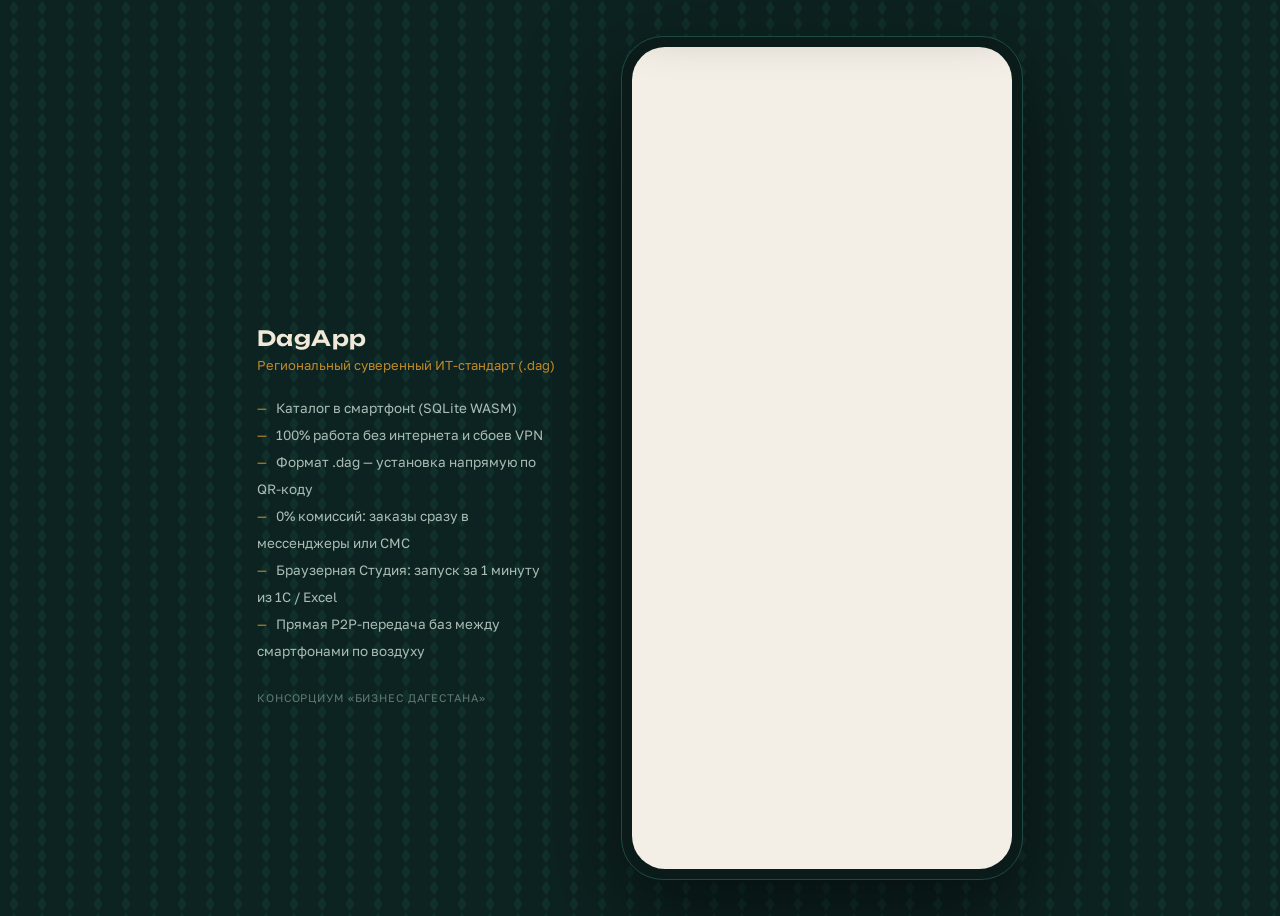
==== index.html @ 4e2b7333 "Add files via upload" ====
<!DOCTYPE html><html lang=ru><head><meta charset=UTF-8><meta name=viewport content="width=device-width,initial-scale=1,viewport-fit=cover"><meta name=theme-color content=#123736><title>DagApp · Офлайн Приложения</title><link rel=preconnect href=https://fonts.googleapis.com><link rel=preconnect href=https://fonts.gstatic.com crossorigin><link href="https://fonts.googleapis.com/css2?family=Unbounded:wght@500;600;700&family=Golos+Text:wght@400;500;600&display=swap" rel=stylesheet><style>*{box-sizing:border-box;margin:0;padding:0}body,html{height:100%}body{font-family:'Golos Text',system-ui,sans-serif;color:#1c2a26;background:#0d2321;-webkit-font-smoothing:antialiased;background-image:url("data:image/svg+xml,%3Csvg xmlns='http://www.w3.org/2000/svg' width='28' height='16'%3E%3Cpath d='M14 1 18.5 8 14 15 9.5 8Z' fill='%23174137' fill-opacity='.45'/%3E%3C/svg%3E")}button{font:inherit;color:inherit;background:0 0;border:none;cursor:pointer}input,select,textarea{font:inherit;color:inherit}.ic{width:20px;height:20px;flex:none;fill:none;stroke:currentColor;stroke-width:1.7;stroke-linecap:round;stroke-linejoin:round;vertical-align:-4px}.ic.s{width:16px;height:16px}.ic.xs{width:14px;height:14px}.stage{min-height:100dvh;display:flex;align-items:center;justify-content:center;gap:64px;padding:36px}.stage-brand{max-width:300px;color:#8fa79f}.stage-brand .crest{width:86px;height:86px;margin-bottom:22px}.stage-brand h2{font-family:Unbounded;font-weight:600;font-size:21px;color:#f0e9d8;letter-spacing:.02em;margin-bottom:6px}.stage-brand .sub{font-size:13px;color:#c08a28;margin-bottom:22px}.stage-brand ul{list-style:none;font-size:13.5px;line-height:2;color:#a9bdb5}.stage-brand li::before{content:"—";color:#c08a28;margin-right:9px}.stage-brand .foot{margin-top:26px;font-size:11px;color:#5f7a72;letter-spacing:.08em;text-transform:uppercase}.phone{width:402px;height:856px;max-height:calc(100dvh - 56px);border-radius:42px;padding:10px;background:#0a1b19;border:1px solid #1e4a44;box-shadow:0 34px 90px rgba(0,0,0,.55);flex:none}#app{position:relative;height:100%;border-radius:33px;overflow:hidden;display:flex;flex-direction:column;background:var(--bg);transition:background .35s}@media (max-width:1080px){.stage-brand{display:none}}@media (max-width:560px){.stage{padding:0}.phone{width:100%;height:100dvh;max-height:none;border-radius:0;padding:0;border:none;box-shadow:none}#app{border-radius:0}}#app[data-theme=teal_gold]{--hd:#123736;--hd-ink:#F2ECDC;--hd-sub:#9DB8AF;--hd-line:rgba(255,255,255,.14);--accent:#C08A28;--accent-ink:#231607;--bg:#F3EFE6;--surface:#fffdf7;--ink:#1C2A26;--muted:#71807A;--line:#E4DFD2;--chip:#fffdf7;--accent-dim:#a85a2a;--accent-glow:rgba(255,138,61,0.35)}#app[data-theme=dark_amber]{--hd:#0E1318;--hd-ink:#F5F3EF;--hd-sub:#8E9BAE;--hd-line:rgba(255,255,255,.12);--accent:#E58C43;--accent-ink:#1A0D02;--bg:#141920;--surface:#1D242E;--ink:#F1F3F5;--muted:#8B97A8;--line:#2B3543;--chip:#252E3B;--accent-dim:#964b18;--accent-glow:rgba(229,140,67,0.35)}#app[data-theme=clean_white]{--hd:#FFFFFF;--hd-ink:#111827;--hd-sub:#6B7280;--hd-line:#E5E7EB;--accent:#2563EB;--accent-ink:#FFFFFF;--bg:#F9FAFB;--surface:#FFFFFF;--ink:#111827;--muted:#6B7280;--line:#E5E7EB;--chip:#F3F4F6;--accent-dim:#1d4ed8;--accent-glow:rgba(37,99,235,0.35)}#app[data-theme=stone_nord]{--hd:#2D251E;--hd-ink:#FAF5ED;--hd-sub:#A89B8C;--hd-line:rgba(255,255,255,.14);--accent:#C45A33;--accent-ink:#FFFFFF;--bg:#F5EFEB;--surface:#FFFFFF;--ink:#2A2018;--muted:#827364;--line:#E3D8CE;--chip:#EAE1D7;--accent-dim:#8b3b1e;--accent-glow:rgba(196,90,51,0.35)}.scr{position:absolute;inset:0;display:flex;flex-direction:column;opacity:0;pointer-events:none;transform:translateY(10px);transition:opacity .3s,transform .3s}.scr.on{opacity:1;pointer-events:auto;transform:none}#scr-connect{background:#123736;color:#ede6d2;padding:30px 22px;overflow-y:auto}.crest-wrap{display:flex;flex-direction:column;align-items:center;text-align:center;margin:14px 0 26px}.crest-wrap .crest{width:92px;height:92px}.crest-wrap h1{font-family:Unbounded;font-weight:600;font-size:22px;color:#f0e9d8;margin-top:16px;letter-spacing:.02em}.crest-wrap .tag{font-size:12px;color:#c08a28;letter-spacing:.14em;text-transform:uppercase;margin-top:7px}.crest-wrap p{font-size:13px;color:#9db8af;margin-top:12px;line-height:1.55;max-width:290px}.dom-row{display:flex;align-items:center;background:rgba(255,255,255,.06);border:1px solid rgba(192,138,40,.28);border-radius:14px;padding:10px 12px;margin-top:12px;transition:.18s}.dom-row:active{transform:scale(.985);background:rgba(255,255,255,.11)}.dom-row .mini{width:44px;height:44px;flex:none;margin-right:12px}.dom-row b{display:block;font-size:14px;font-weight:600;color:#f0e9d8}.dom-row span{display:block;font-size:11.5px;color:#9db8af;margin-top:2px}.dom-row .cnt{margin-left:auto;font-size:11.5px;color:#c08a28;white-space:nowrap}.dom-label{font-size:11px;letter-spacing:.12em;text-transform:uppercase;color:#7e9c92;margin-top:26px;margin-bottom:2px}.sub-input{display:flex;align-items:center;background:rgba(255,255,255,.07);border:1px solid rgba(192,138,40,.35);border-radius:13px;padding:0 14px;height:50px;margin-top:8px}.sub-input input{flex:1;min-width:0;background:0 0;border:none;outline:0;color:#f0e9d8;font-size:15px;font-weight:500}.sub-input input::placeholder{color:#6e8d84}.sub-input .zone{font-size:14px;color:#c08a28;white-space:nowrap}.sub-input .go{width:38px;height:38px;border-radius:10px;background:#c08a28;color:#231607;display:flex;align-items:center;justify-content:center;margin-left:10px}.sub-err{font-size:12px;color:#e8a65b;margin-top:7px;min-height:16px}.connect-foot{margin-top:auto;padding-top:26px;text-align:center;font-size:11px;color:#5f7a72}.orn-deco{height:5px;background:#c08a28;margin:4px 40px 0;-webkit-mask:url("data:image/svg+xml,%3Csvg xmlns='http://www.w3.org/2000/svg' width='10' height='6'%3E%3Cpath d='M5 0 7.2 3 5 6 2.8 3Z' fill='black'/%3E%3C/svg%3E") repeat-x center/10px 5px;mask:url("data:image/svg+xml,%3Csvg xmlns='http://www.w3.org/2000/svg' width='10' height='6'%3E%3Cpath d='M5 0 7.2 3 5 6 2.8 3Z' fill='black'/%3E%3C/svg%3E") repeat-x center/10px 5px}#scr-sync{background:#123736;color:#ede6d2;align-items:center;justify-content:center;padding:34px}.sync-card{width:100%;max-width:330px}.sync-card .mini{width:56px;height:56px;margin-bottom:18px}#sync-title{font-family:Unbounded;font-weight:600;font-size:17px;color:#f0e9d8}#sync-sub{font-size:12.5px;color:#c08a28;margin-top:5px;margin-bottom:22px}#synclog{display:flex;flex-direction:column;gap:11px}.srow{font-size:13px;color:#b9cbc3;display:flex;flex-direction:column;gap:5px;animation:fadein .3s}.srow .s-h{display:flex;justify-content:space-between;align-items:baseline;gap:12px}.srow .s-t{color:#c9d8d0}.srow .s-s{color:#c08a28;white-space:nowrap;font-size:12px}.pbar{height:4px;background:rgba(255,255,255,.12);border-radius:3px;overflow:hidden}.pbar i{display:block;height:100%;width:0;background:#c08a28;border-radius:3px;transition:width .1s linear}.pbytes{font-size:11px;color:#7e9c92;font-variant-numeric:tabular-nums}@keyframes fadein{from{opacity:0;transform:translateY(4px)}to{opacity:1}}#scr-main{background:var(--bg)}.hdr{background:var(--hd);color:var(--hd-ink);padding:12px 14px 10px;flex:none;transition:background .35s}.hdr-top{display:flex;align-items:center;gap:10px}.hdr .badge-svg{width:38px;height:38px;flex:none;display:flex;align-items:center;justify-content:center}.hdr-brand{min-width:0;flex:1}.hdr-brand h1{font-family:inherit;font-weight:800;font-size:15px;line-height:1.25;color:var(--hd-ink);white-space:nowrap;overflow:hidden;text-overflow:ellipsis;margin:0}.hdr-brand .dom{font-size:11px;color:var(--hd-sub);margin-top:2px;white-space:nowrap;overflow:hidden;text-overflow:ellipsis}.hdr-act{display:flex;align-items:center;gap:6px;flex:none}.hdr-meta{display:flex;align-items:center;gap:6px;font-size:10.5px;color:var(--hd-sub);margin-top:8px;opacity:.9}.hdr-meta .dot{width:6px;height:6px;border-radius:50%;background:#3da968;flex:none}.store-quick-actions{display:grid;grid-template-columns:repeat(4,1fr);gap:8px;margin-bottom:12px}.quick-action-btn{background:#fff;border:1px solid var(--line);border-radius:12px;padding:8px 4px;display:flex;flex-direction:column;align-items:center;gap:4px;color:#1c2a26;text-decoration:none;font-size:10px;font-weight:700;cursor:pointer;box-shadow:0 1px 4px rgba(0,0,0,.06);transition:transform .1s,border-color .15s}.quick-action-btn i{font-size:15px;color:var(--accent)}.quick-action-btn:active{transform:scale(.96);border-color:var(--accent)}.rbtn{width:38px;height:38px;border-radius:11px;background:rgba(255,255,255,.1);display:flex;align-items:center;justify-content:center;color:var(--hd-ink);transition:.18s;position:relative}#app[data-theme=clean_white] .rbtn,#app[data-theme=stone_nord] .rbtn{background:rgba(0,0,0,.06)}.rbtn:active{transform:scale(.92)}.rbtn.warn{background:var(--accent);color:var(--accent-ink)}.rbtn.spin .ic{animation:rot .8s linear infinite}@keyframes rot{to{transform:rotate(360deg)}}.hdr-meta{display:flex;align-items:center;gap:7px;font-size:11px;color:var(--hd-sub);margin-top:11px}.hdr-meta .dot{width:7px;height:7px;border-radius:50%;background:#3da968;flex:none}#app.off .hdr-meta .dot{background:#d89a3e}.ornament{height:5px;background:var(--accent);flex:none;-webkit-mask:url("data:image/svg+xml,%3Csvg xmlns='http://www.w3.org/2000/svg' width='10' height='6'%3E%3Cpath d='M5 0 7.2 3 5 6 2.8 3Z' fill='black'/%3E%3C/svg%3E") repeat-x center/10px 5px;mask:url("data:image/svg+xml,%3Csvg xmlns='http://www.w3.org/2000/svg' width='10' height='6'%3E%3Cpath d='M5 0 7.2 3 5 6 2.8 3Z' fill='black'/%3E%3C/svg%3E") repeat-x center/10px 5px}#netbar{display:none;align-items:center;gap:9px;background:#4a3a17;color:#f2d9a6;font-size:12px;padding:8px 16px;flex:none}#app.off #netbar{display:flex}#view{flex:1;overflow-y:auto;overscroll-behavior:contain;scrollbar-width:thin}#view::-webkit-scrollbar{width:0}.tabbar{flex:none;display:flex;background:var(--surface);border-top:1px solid var(--line);padding:7px 6px calc(9px + env(safe-area-inset-bottom))}.tb{flex:1;display:flex;flex-direction:column;align-items:center;gap:4px;padding:6px 0;color:var(--muted);font-size:10px;font-weight:500;position:relative;border-radius:10px;transition:.15s}.tb .ic{width:21px;height:21px}.tb.on{color:var(--ink)}.tb.on .ic{color:var(--accent)}.tb .n{position:absolute;top:1px;left:calc(50% + 8px);min-width:16px;height:16px;padding:0 4px;border-radius:8px;background:var(--accent);color:var(--accent-ink);font-size:10px;font-weight:600;display:flex;align-items:center;justify-content:center}.pad{padding:14px 14px 26px}.searchbar{display:flex;align-items:center;gap:9px;background:var(--surface);border:1px solid var(--line);border-radius:13px;height:46px;padding:0 13px}.searchbar .ic{color:var(--muted)}.searchbar input{flex:1;min-width:0;border:none;outline:0;background:0 0;font-size:14.5px}.searchbar input::placeholder{color:var(--muted)}.chips{display:flex;gap:7px;overflow-x:auto;padding:11px 2px 2px;scrollbar-width:none}.chips::-webkit-scrollbar{display:none}.chip{flex:none;height:32px;padding:0 13px;border-radius:16px;background:var(--chip);color:var(--ink);font-size:12.5px;font-weight:500;display:flex;align-items:center;gap:6px;transition:.15s}.chip b{font-weight:600;color:var(--muted);font-size:11px}.chip.on{background:var(--hd);color:var(--hd-ink)}.chip.on b{color:var(--hd-sub)}.toolbar{display:flex;align-items:center;gap:8px;margin-top:11px;position:relative}.pill{height:36px;padding:0 12px;border-radius:11px;border:1px solid var(--line);background:var(--surface);font-size:12.5px;font-weight:500;display:flex;align-items:center;gap:6px;transition:.15s}.pill:active{transform:scale(.96)}.pill.on{border-color:var(--accent);color:var(--accent)}.pill .n{min-width:16px;height:16px;padding:0 4px;border-radius:8px;background:var(--accent);color:var(--accent-ink);font-size:10px;font-weight:600;display:flex;align-items:center;justify-content:center}.seg{margin-left:auto;display:flex;background:var(--surface);border:1px solid var(--line);border-radius:11px;overflow:hidden}.seg button{width:40px;height:34px;display:flex;align-items:center;justify-content:center;color:var(--muted)}.seg button.on{background:var(--hd);color:var(--hd-ink)}.dropdown{position:absolute;top:42px;left:0;background:var(--surface);border:1px solid var(--line);border-radius:13px;box-shadow:0 14px 34px rgba(15,25,22,.16);padding:6px;min-width:170px;z-index:20;display:none}.dropdown.on{display:block;animation:fadein .15s}.dropdown button{width:100%;text-align:left;padding:10px 12px;border-radius:9px;font-size:13px;display:flex;align-items:center;gap:8px}.dropdown button:hover{background:var(--chip)}.dropdown button.on{color:var(--accent);font-weight:600}.fpanel{display:none;background:var(--surface);border:1px solid var(--line);border-radius:14px;padding:14px;margin-top:10px}.fpanel.on{display:block;animation:fadein .2s}.frow{display:flex;gap:9px;margin-bottom:10px}.frow .field{flex:1}.field{display:flex;flex-direction:column;gap:5px}.field label{font-size:11px;letter-spacing:.06em;text-transform:uppercase;color:var(--muted);font-weight:500}.field input,.field select,.field textarea{height:42px;border:1px solid var(--line);border-radius:11px;background:var(--bg);padding:0 11px;outline:0;font-size:14px;width:100%}.field textarea{height:auto;padding:10px 11px;resize:vertical;line-height:1.5}.field input:focus,.field select:focus,.field textarea:focus{border-color:var(--accent)}.fcheck{display:flex;align-items:center;gap:9px;font-size:13.5px;padding:4px 0 12px;color:var(--ink)}.fcheck input{width:17px;height:17px;accent-color:var(--accent)}.fbtns{display:flex;gap:9px}.fbtns .btn{flex:1;height:42px}.flist{margin-top:13px}.statline{font-size:12px;color:var(--muted);margin:11px 2px 0}.card{display:flex;gap:12px;background:var(--surface);border:1px solid var(--line);border-radius:15px;padding:11px;margin-bottom:10px;transition:.15s}.card:active{transform:scale(.985)}.card.top{border-color:var(--accent);box-shadow:inset 3px 0 0 var(--accent)}.card .thumb{width:92px;height:92px;border-radius:11px;overflow:hidden;flex:none;position:relative}.card .thumb .prev,.card .thumb img{width:100%;height:100%;object-fit:cover;display:flex}.card-add-btn{width:32px;height:32px;border-radius:9px;background:var(--chip);border:1px solid var(--line);color:var(--ink);display:inline-flex;align-items:center;justify-content:center;gap:2px;cursor:pointer;transition:transform .1s,background .15s;font-family:inherit;font-size:11px;font-weight:700;flex:none}.card-add-btn:active,.insta-btn:active,.tadd:active{transform:scale(.92)}.card-add-btn.in-cart,.insta-btn.in-cart,.tadd.in-cart{background:#164a3c!important;color:#fff!important;border-color:var(--accent)!important}.card-add-btn.in-cart .ic,.insta-btn.in-cart .ic,.tadd.in-cart .ic{color:var(--accent)}.insta-btn.tg{color:#2aabee}#app{--dm-card-radius:15px;--dm-card-gap:12px;--dm-card-pad:11px;--dm-thumb-size:92px;--dm-thumb-height:158px;--dm-title-size:14.5px;--dm-price-size:15px;--dm-card-bg:var(--surface)}#app[data-card-size=small]{--dm-card-radius:12px;--dm-card-gap:9px;--dm-card-pad:8px;--dm-thumb-size:76px;--dm-thumb-height:132px;--dm-title-size:13px;--dm-price-size:13.5px}#app[data-card-size=medium]{--dm-card-radius:15px;--dm-card-gap:12px;--dm-card-pad:11px;--dm-thumb-size:92px;--dm-thumb-height:158px;--dm-title-size:14.5px;--dm-price-size:15px}#app[data-card-size=large]{--dm-card-radius:18px;--dm-card-gap:14px;--dm-card-pad:14px;--dm-thumb-size:112px;--dm-thumb-height:190px;--dm-title-size:15.5px;--dm-price-size:16px}#app[data-density=compact]{--dm-card-gap:8px;--dm-card-pad:8px}#app[data-density=comfortable]{--dm-card-gap:12px;--dm-card-pad:11px}#app[data-density=spacious]{--dm-card-gap:15px;--dm-card-pad:14px}#app[data-image-ratio=square] .card .thumb{aspect-ratio:1/1;height:auto}#app[data-image-ratio=landscape] .card .thumb{aspect-ratio:4/3;height:auto}#app[data-image-ratio=portrait] .card .thumb{aspect-ratio:4/5;height:auto}#app[data-image-ratio=wide] .card .thumb{aspect-ratio:16/9;height:auto}#app .card{border-radius:var(--dm-radius);padding:var(--dm-card-pad);gap:var(--dm-card-gap)}#app .card .thumb{width:var(--dm-thumb-size);aspect-ratio:var(--dm-image-ratio);height:auto}#app .card-b h3{font-size:var(--dm-title-size)}#app .cprice{font-size:var(--dm-price-size)}#app[data-card-style=classic] .card{border:1px solid var(--line);box-shadow:none}#app[data-card-style=elevated] .card{border-color:transparent;box-shadow:0 6px 22px rgba(15,25,22,.09)}#app[data-card-style=soft] .card{border-color:transparent;background:var(--chip)}#app[data-card-style=accent] .card{border:1.5px solid var(--accent)}#app[data-card-style=soft] .card{border-color:transparent;background:var(--chip)}#app[data-card-style=soft] .card .thumb{border-radius:calc(var(--dm-card-radius) + 1px)}#app[data-card-style=bordered] .card{border:1.5px solid var(--accent);box-shadow:none}#app[data-card-style=bordered] .card.top{box-shadow:none}.design-editor{display:flex;flex-direction:column;gap:18px;padding-bottom:8px}.design-hero{padding:4px 0 2px}.design-hero h3{margin-bottom:5px;font-size:18px}.design-hero p{margin:0;font-size:12.5px;color:var(--muted);line-height:1.5}.design-section{border-top:1px solid var(--line);padding-top:15px}.design-section-title{font-size:10.5px;font-weight:800;letter-spacing:.1em;text-transform:uppercase;color:var(--muted);margin-bottom:10px}.design-options{display:grid;grid-template-columns:repeat(2,1fr);gap:8px}.design-option{display:flex;flex-direction:column;align-items:flex-start;gap:7px;border:1px solid var(--line);background:var(--surface);border-radius:13px;padding:10px;text-align:left;transition:.18s}.design-option:active{transform:scale(.98)}.design-option.on{border-color:var(--accent);box-shadow:inset 0 0 0 1px var(--accent)}.design-option b{font-size:12.5px}.design-option span{font-size:10.5px;color:var(--muted);line-height:1.35}.design-option-preview{width:100%;height:48px;border-radius:9px;background:var(--chip);position:relative;overflow:hidden}.design-option-preview .d-thumb{position:absolute;left:7px;top:7px;bottom:7px;width:34px;border-radius:7px;background:linear-gradient(135deg,var(--accent),var(--hd))}.design-option-preview .d-lines{position:absolute;left:49px;right:8px;top:11px}.design-option-preview .d-lines i{display:block;height:5px;border-radius:5px;background:var(--line);margin-bottom:5px}.design-option-preview .d-lines i:first-child{width:75%;background:var(--ink);opacity:.75}.design-option-preview .d-lines i:last-child{width:42%}.design-color-row{display:flex;align-items:center;gap:10px}.design-color-input{width:48px!important;height:42px!important;padding:3px!important;border-radius:11px!important;cursor:pointer}.design-color-value{flex:1;height:42px;display:flex;align-items:center;padding:0 11px;border:1px solid var(--line);border-radius:11px;background:var(--bg);font-family:ui-monospace,monospace;font-size:12px}.design-preview{border:1px solid var(--line);background:var(--bg);border-radius:15px;padding:10px}.design-preview-head{display:flex;justify-content:space-between;align-items:center;gap:8px;margin-bottom:9px}.design-preview-head b{font-size:11px}.design-preview-head span{font-size:10px;color:var(--muted)}.design-mini-card{display:flex;gap:9px;background:var(--surface);border:1px solid var(--line);border-radius:var(--dm-card-radius);padding:var(--dm-card-pad)}.design-mini-thumb{width:var(--dm-thumb-size);min-width:48px;aspect-ratio:1/1;border-radius:calc(var(--dm-card-radius) - 4px);background:linear-gradient(135deg,var(--accent),var(--hd))}.design-mini-body{min-width:0;flex:1}.design-mini-body strong{display:block;font-size:var(--dm-title-size);line-height:1.25;margin-bottom:8px}.design-mini-body div{font-family:Unbounded;font-size:var(--dm-price-size)}.design-actions{display:flex;gap:8px}.design-actions .btn{flex:1;height:43px}.card.big{flex-direction:column;padding:0;overflow:hidden}.card.big .thumb{width:100%;height:158px;border-radius:0}.badge-top{position:absolute;top:8px;left:8px;background:var(--accent);color:var(--accent-ink);font-size:10px;font-weight:700;letter-spacing:.08em;padding:4px 8px;border-radius:7px}.card-b{flex:1;min-width:0;display:flex;flex-direction:column;padding:2px 0}.card-b.big{padding:12px 13px}.cmeta{font-size:11px;color:var(--muted);display:flex;gap:5px;align-items:center;flex-wrap:wrap}.card-b h3{font-size:14.5px;font-weight:600;line-height:1.32;margin:4px 0 auto;display:-webkit-box;-webkit-line-clamp:3;-webkit-box-orient:vertical;overflow:hidden}.cprice{font-family:Unbounded;font-weight:600;font-size:15px;letter-spacing:.01em;margin-top:5px}.cprice .u{font-family:'Golos Text';font-size:11px;font-weight:500;color:var(--muted);margin-left:4px}.cfoot{display:flex;align-items:center;margin-top:7px}.cfoot .t{font-size:11px;color:var(--muted);display:flex;align-items:center;gap:4px}.favbtn{margin-left:auto;width:32px;height:32px;border-radius:9px;display:flex;align-items:center;justify-content:center;color:var(--muted)}.favbtn.on{color:var(--accent)}.favbtn.on .ic{fill:var(--accent)}.prev{background:#e9e0cb;align-items:center;justify-content:center;font-family:Unbounded;font-weight:600;font-size:14px;color:rgba(30,40,36,.4)}.thead{display:flex;font-size:10.5px;letter-spacing:.09em;text-transform:uppercase;color:var(--muted);padding:13px 4px 8px;gap:8px}.trow{display:flex;align-items:center;gap:11px;background:var(--surface);border:1px solid var(--line);border-radius:13px;padding:9px 11px;margin-bottom:8px}.trow.top{border-color:var(--accent);box-shadow:inset 3px 0 0 var(--accent)}.trow .mini-th{width:42px;height:42px;border-radius:9px;overflow:hidden;flex:none}.trow .mini-th .prev,.trow .mini-th img{width:100%;height:100%;object-fit:cover;display:flex}.trow .t-main{flex:1;min-width:0;cursor:pointer}.trow b{display:block;font-size:13.5px;font-weight:600;white-space:nowrap;overflow:hidden;text-overflow:ellipsis}.trow .t-sub{font-size:11px;color:var(--muted);margin-top:2px;white-space:nowrap;overflow:hidden;text-overflow:ellipsis}.trow .t-price{font-family:Unbounded;font-weight:600;font-size:13px;text-align:right;white-space:nowrap}.trow .t-price .u{font-family:'Golos Text';font-size:10.5px;color:var(--muted);font-weight:500}.tadd{width:34px;height:34px;border-radius:10px;background:var(--accent);color:var(--accent-ink);display:flex;align-items:center;justify-content:center;flex:none}.tadd:active{transform:scale(.9)}.pager{text-align:center;margin-top:14px}.pager .cnt{font-size:12px;color:var(--muted);display:block;margin-bottom:10px}.btn{height:46px;border-radius:12px;font-weight:600;font-size:14.5px;display:flex;align-items:center;justify-content:center;gap:8px;transition:.15s;width:100%}.btn:active{transform:scale(.98)}.btn-acc{background:var(--accent);color:var(--accent-ink)}.btn-dark{background:var(--hd);color:var(--hd-ink)}.btn-line{border:1.5px solid var(--line);background:var(--surface);color:var(--ink)}.btn-wa{background:#1e9e52;color:#fff}.btn-tg{background:#2aabee;color:#fff}.btn-danger{background:#b3392b;color:#fff}.empty{text-align:center;padding:56px 20px;color:var(--muted)}.empty .ic{width:42px;height:42px;stroke-width:1.3;margin-bottom:14px;color:var(--line)}.empty b{display:block;color:var(--ink);font-size:15px;margin-bottom:6px}.empty p{font-size:13px;line-height:1.55}mark{background:0 0;color:var(--accent);font-weight:700}#sheet{position:absolute;inset:0;z-index:60;pointer-events:none}#sheet.on{pointer-events:auto}.sheet-ov{position:absolute;inset:0;background:rgba(9,19,17,.48);opacity:0;transition:.3s}#sheet.on .sheet-ov{opacity:1}.sheet{position:absolute;left:0;right:0;bottom:0;max-height:90%;transform:translateY(104%);transition:transform .34s cubic-bezier(.32,.72,.28,1);background:var(--surface);border-radius:22px 22px 0 0;display:flex;flex-direction:column}#sheet.on .sheet{transform:none}.grab{width:40px;height:4px;border-radius:3px;background:var(--line);margin:10px auto 0;flex:none}.sheet-in{overflow-y:auto;padding:0 17px 26px;scrollbar-width:thin;overscroll-behavior-y:contain}.gal{position:relative;height:auto;border-radius:15px;overflow:hidden;margin-top:10px;background:var(--chip)}.gal img{width:100%;height:100%;object-fit:contain;max-height:340px}.gal .prev{width:100%;height:100%;flex-direction:column;gap:10px;font-size:22px}.gal .prev small{font-family:'Golos Text';font-size:11.5px;color:rgba(30,40,36,.5);max-width:210px;text-align:center;line-height:1.45}.gal .garr{position:absolute;top:50%;transform:translateY(-50%);width:34px;height:34px;border-radius:50%;background:rgba(12,25,22,.55);color:#fff;display:flex;align-items:center;justify-content:center}.gal .gl{left:9px}.gal .gr{right:9px}.gal .gnum{position:absolute;bottom:9px;right:9px;background:rgba(12,25,22,.55);color:#fff;font-size:11px;padding:4px 9px;border-radius:8px}.sh-badges{display:flex;gap:7px;margin-top:14px}.sh-cat{font-size:11px;font-weight:600;letter-spacing:.07em;text-transform:uppercase;color:var(--accent)}.sh-top{font-size:10px;font-weight:700;letter-spacing:.08em;background:var(--accent);color:var(--accent-ink);padding:3px 8px;border-radius:6px}.sheet-in h2{font-size:19px;font-weight:600;line-height:1.3;margin-top:7px}.sh-price{font-family:Unbounded;font-weight:700;font-size:23px;margin-top:9px}.sh-price .u{font-family:'Golos Text';font-size:13px;font-weight:500;color:var(--muted)}.sh-price .deal{font-family:'Golos Text';font-size:14px;color:var(--muted);font-weight:500}.c-actions{display:inline-flex;gap:8px;margin-top:15px}.cbtn{flex:1;height:40px;width:40px;border-radius:12px;font-size:12.5px;font-weight:600;display:flex;align-items:center;justify-content:center;gap:6px;text-decoration:none;min-width:0}.cbtn .ic{width:17px;height:17px}.c-actions2{display:flex;gap:8px;margin-top:8px}.c-actions2 .btn{height:42px;font-size:13.5px}.c-actions2 .btn.onfav{border-color:var(--accent);color:var(--accent)}.kv-grid{display:grid;grid-template-columns:1fr 1fr;gap:8px;margin-top:15px}.kv{background:var(--bg);border:1px solid var(--line);border-radius:11px;padding:9px 11px}.kv span{display:block;font-size:10.5px;letter-spacing:.05em;text-transform:uppercase;color:var(--muted)}.kv b{display:block;font-size:13.5px;margin-top:3px;font-weight:600}.sh-desc{font-size:14px;line-height:1.6;color:var(--ink);margin-top:15px}.sh-foot{font-size:11.5px;color:var(--muted);margin-top:18px;padding-top:13px;border-top:1px dashed var(--line)}.sh-title-s{font-size:11px;letter-spacing:.1em;text-transform:uppercase;color:var(--muted);font-weight:600;margin-top:17px}.h-page{font-family:Unbounded;font-weight:600;font-size:18px;padding:18px 16px 4px}.h-page small{display:block;font-family:'Golos Text';font-weight:500;font-size:12px;color:var(--muted);margin-top:6px;letter-spacing:.01em}.statgrid{display:flex;margin:13px 16px 0;background:var(--surface);border:1px solid var(--line);border-radius:14px;padding:13px 0}.statgrid>div{flex:1;text-align:center;border-right:1px solid var(--line)}.statgrid>div:last-child{border:none}.statgrid b{display:block;font-family:Unbounded;font-weight:600;font-size:16px}.statgrid span{display:block;font-size:10.5px;color:var(--muted);margin-top:4px;letter-spacing:.04em}.lrow{display:flex;align-items:center;gap:12px;background:var(--surface);border:1px solid var(--line);border-radius:14px;padding:13px 14px;margin:0 14px 9px;transition:.15s}.lrow:active{transform:scale(.985)}.lrow .l-main{flex:1;min-width:0}.lrow b{font-size:14px;font-weight:600}.lrow .bar{height:4px;border-radius:3px;background:var(--chip);margin-top:8px;overflow:hidden}.lrow .bar i{display:block;height:100%;background:var(--accent);border-radius:3px}.lrow .cnt{font-family:Unbounded;font-weight:600;font-size:14px;flex:none}.lrow .cnt small{font-family:'Golos Text';font-size:10px;color:var(--muted);font-weight:500;display:block;text-align:right}.erow{background:var(--surface);border:1px solid var(--line);border-radius:14px;padding:12px 13px;margin:0 14px 9px}.erow .e-top{display:flex;justify-content:space-between;gap:10px}.erow b{font-size:13.5px;font-weight:600;line-height:1.35}.erow .e-p{font-size:12px;color:var(--muted);margin-top:3px}.erow .e-bot{display:flex;align-items:center;margin-top:11px}.step{display:flex;align-items:center;gap:2px}.step button{width:32px;height:32px;border-radius:9px;background:var(--chip);display:flex;align-items:center;justify-content:center}.step button:active{transform:scale(.9)}.step b{width:40px;text-align:center;font-family:Unbounded;font-weight:600;font-size:14px}.erow .e-sum{margin-left:auto;font-family:Unbounded;font-weight:600;font-size:14px}.etotal{display:flex;justify-content:space-between;align-items:baseline;margin:16px 16px 0;padding:15px 16px;background:var(--hd);color:var(--hd-ink);border-radius:15px}.etotal span{font-size:12.5px;opacity:.75}.etotal b{font-family:Unbounded;font-weight:700;font-size:20px}.eprev{margin:12px 14px 0;background:var(--hd);color:var(--hd-ink);border-radius:14px;padding:14px 15px;font-size:12.5px;line-height:1.6;white-space:pre-wrap;word-break:break-word;overflow-x:hidden}.eprev .cap{font-size:10px;letter-spacing:.12em;text-transform:uppercase;opacity:.6;display:block;margin-bottom:8px}.ebtns{display:flex;flex-direction:column;gap:9px;margin:13px 14px 0}.block{background:var(--surface);border:1px solid var(--line);border-radius:15px;padding:4px 14px;margin:13px 14px 0}.block-t{font-size:11px;letter-spacing:.11em;text-transform:uppercase;color:var(--muted);font-weight:600;padding:13px 0 4px}.brow{display:flex;align-items:center;gap:10px;padding:11px 0;border-bottom:1px solid var(--line);font-size:13.5px}.brow:last-child{border-bottom:none}.brow .bi{color:var(--muted);display:flex}.brow .b-main{flex:1;min-width:0}.brow .b-main small{display:block;font-size:11px;color:var(--muted);margin-top:2px}.brow b{font-weight:600}.brow .b-v{color:var(--muted);font-size:12.5px;text-align:right}.switch{width:44px;height:26px;border-radius:14px;background:var(--chip);position:relative;flex:none;transition:.2s}.switch::after{content:"";position:absolute;top:3px;left:3px;width:20px;height:20px;border-radius:50%;background:#fff;box-shadow:0 1px 4px rgba(0,0,0,.25);transition:.2s}.switch.on{background:var(--accent)}.switch.on::after{left:21px}.btn-sm{height:38px;border-radius:11px;font-size:13px;padding:0 15px;width:auto;display:inline-flex}.t-row{display:flex;align-items:center;gap:11px;padding:11px 0;border-bottom:1px solid var(--line);cursor:pointer}.t-row:last-child{border-bottom:none}.t-row .mini{width:40px;height:40px;flex:none}.t-row .tr-main{flex:1;min-width:0}.t-row b{font-size:13.5px;font-weight:600;display:block}.t-row span{font-size:11px;color:var(--muted)}.t-row .now{font-size:10.5px;font-weight:600;color:var(--accent);letter-spacing:.06em;text-transform:uppercase}.did{font-family:ui-monospace,Menlo,monospace;font-size:12px;background:var(--bg);border:1px solid var(--line);border-radius:10px;padding:9px 11px;margin:10px 0 12px;word-break:break-all}.adm-hdr{background:var(--hd);color:var(--hd-ink);padding:16px 16px 13px;flex:none;display:flex;align-items:center;gap:12px;margin-top:40px}.adm-hdr h2{font-family:Unbounded;font-size:15px;font-weight:600;flex:1}.adm-tabs{display:flex;gap:7px;padding:12px 14px 2px;flex:none}.atab{flex:none;height:34px;padding:0 13px;border-radius:17px;background:var(--chip);font-size:12.5px;font-weight:500;display:flex;align-items:center;gap:6px}.atab.on{background:var(--hd);color:var(--hd-ink)}.arow{display:flex;align-items:center;gap:10px;background:var(--surface);border:1px solid var(--line);border-radius:13px;padding:10px 11px;margin:0 14px 8px}.arow .a-main{flex:1;min-width:0}.arow b{display:block;font-size:13px;font-weight:600;white-space:nowrap;overflow:hidden;text-overflow:ellipsis}.arow .a-sub{font-size:11px;color:var(--muted);margin-top:2px}.arow .a-sub .st{color:#b3392b;font-weight:600}.arow .a-acts{display:flex;gap:6px}.abtn{width:32px;height:32px;border-radius:9px;border:1px solid var(--line);display:flex;align-items:center;justify-content:center;color:var(--muted)}.abtn.on{background:var(--accent);border-color:var(--accent);color:var(--accent-ink)}.abtn.ok{border-color:#3da968;color:#3da968}.abtn.no{border-color:#b3392b;color:#b3392b}.form-wrap{padding:12px 14px 30px}#modal{position:absolute;inset:0;z-index:100001;display:none;align-items:flex-end;justify-content:center}#modal.on{display:flex}.m-ov{position:absolute;inset:0;background:rgba(9,19,17,.5)}.m-card{position:relative;width:100%;background:var(--surface);border-radius:20px 20px 0 0;padding:20px 18px calc(20px + env(safe-area-inset-bottom));animation:mup .28s cubic-bezier(.32,.72,.28,1);max-height:86%;overflow-y:auto}.m-card::before{content:"";display:block;width:38px;height:4.5px;border-radius:99px;background:var(--line-strong,#ccc);margin:0 auto 12px;opacity:.8}@keyframes mup{from{transform:translateY(40px);opacity:0}}.m-card h3{font-size:16.5px;font-weight:600;margin-bottom:7px}.m-card p{font-size:13.5px;color:var(--muted);line-height:1.55}.m-btns{display:flex;gap:9px;margin-top:17px}.m-btns .btn{flex:1;height:44px;font-size:14px}.m-close{position:absolute;top:14px;right:14px;width:32px;height:32px;border-radius:9px;display:flex;align-items:center;justify-content:center;color:var(--muted)}.pindots{display:flex;gap:12px;justify-content:center;margin:20px 0 6px}.pindots span{width:16px;height:16px;border-radius:50%;border:1.5px solid var(--line);background:var(--bg)}.pindots span.f{background:var(--accent);border-color:var(--accent)}.pinzone{position:relative;margin-top:14px}.pinzone input{position:absolute;inset:0;opacity:0;font-size:16px}.pinhint{text-align:center;font-size:12px;color:var(--muted);margin-top:8px}#toasts{position:absolute;left:0;right:0;bottom:78px;z-index:90;display:flex;flex-direction:column;align-items:center;gap:8px;pointer-events:none;padding:0 16px}.toast{pointer-events:auto;display:flex;align-items:center;gap:9px;background:#152723;color:#ede6d2;font-size:13px;padding:11px 15px;border-radius:13px;box-shadow:0 10px 30px rgba(0,0,0,.35);animation:fadein .2s;max-width:100%}.toast .ic{width:17px;height:17px;color:#c08a28;flex:none}.toast button{color:#c08a28;font-weight:600;font-size:13px;margin-left:6px;white-space:nowrap}.btn-scroll-top{position:absolute;right:16px;bottom:74px;width:42px;height:42px;border-radius:50%;background:var(--hd);color:var(--accent);border:1px solid var(--line);box-shadow:0 6px 20px rgba(0,0,0,.25);display:flex;align-items:center;justify-content:center;z-index:55;opacity:0;pointer-events:none;transform:translateY(12px) scale(.85);transition:opacity .25s cubic-bezier(.2, .8, .2, 1),transform .25s cubic-bezier(.2, .8, .2, 1);cursor:pointer}.btn-scroll-top.on{opacity:1;pointer-events:auto;transform:translateY(0) scale(1)}.btn-scroll-top:active{transform:scale(.9)}.btn-scroll-top .ic{width:20px;height:20px;stroke-width:2.2}.f-params-grid{display:grid;grid-template-columns:repeat(auto-fill,minmax(130px,1fr));gap:12px 10px;max-height:240px;overflow-y:auto;margin-bottom:14px;padding-right:6px;scrollbar-width:thin;scrollbar-color:var(--line) transparent}.f-params-grid::-webkit-scrollbar{width:5px}.f-params-grid::-webkit-scrollbar-thumb{background:var(--line);border-radius:3px}.f-params-grid .field{margin-bottom:0}.f-params-grid .field select{height:38px;font-size:13px}.store-discounts-section{padding:12px 14px 4px 0}.store-discounts-header{display:flex;justify-content:space-between;align-items:center;margin-bottom:8px}.store-discounts-title{font-size:11px;font-weight:800;text-transform:uppercase;letter-spacing:.06em;color:var(--muted);display:flex;align-items:center;gap:5px}.store-discounts-title i{color:var(--accent)}.store-discounts-slider{display:flex;gap:8px;overflow-x:auto;padding-bottom:6px;scrollbar-width:none;-webkit-overflow-scrolling:touch}.store-discounts-slider::-webkit-scrollbar{display:none}.store-discount-card{flex:0 0 auto;min-width:140px;background:var(--surface);border:1.5px solid var(--line);border-radius:13px;padding:9px 10px;display:flex;flex-direction:column;justify-content:space-between;gap:6px;cursor:pointer;transition:transform .15s,border-color .15s;box-shadow:0 2px 8px rgba(0,0,0,.03)}.store-discount-card:active{transform:scale(.96);border-color:var(--accent)}.sd-top{display:flex;align-items:center;justify-content:space-between;gap:4px}.sd-icon{font-size:16px}.sd-badge{background:var(--accent);color:var(--accent-ink);font-size:10px;font-weight:900;padding:2px 6px;border-radius:6px;font-family:monospace;letter-spacing:.02em}.sd-name{font-size:11.5px;font-weight:700;line-height:1.25;color:var(--ink);white-space:nowrap;overflow:hidden;text-overflow:ellipsis}.sd-sub{font-size:9.5px;color:var(--muted);display:flex;align-items:center;gap:3px}.cashier-active-bar{background:#27ae60;color:#fff;padding:7px 14px;font-size:11px;font-weight:800;display:none;justify-content:space-between;align-items:center;z-index:60;flex:none}.cashier-toggle-btn{background:rgba(255,255,255,.12);border:1px solid var(--hd-line);color:var(--hd-ink);padding:4px 8px;border-radius:8px;font-size:10px;font-weight:800;cursor:pointer;display:inline-flex;align-items:center;gap:4px;transition:.15s}.cashier-toggle-btn:active{transform:scale(.95);background:var(--accent);color:var(--accent-ink)}.store-quick-actions{display:grid;grid-template-columns:repeat(4,1fr);gap:6px;margin-top:10px}.quick-action-btn{border-radius:10px;padding:6px 4px;display:flex;flex-direction:column;align-items:center;background:var(--surface);border:1px solid var(--line);color:var(--ink);gap:3px;text-decoration:none;font-size:9.5px;font-weight:700;cursor:pointer}.quick-action-btn:active{background:rgba(255,255,255,.15)}.quick-action-btn i{font-size:12px;color:var(--accent)}.appstore-install-banner{background:linear-gradient(135deg,var(--hd),#081a17);color:var(--hd-ink);border:1.5px solid var(--accent);border-radius:16px;padding:14px;margin:12px 14px 4px;display:none;align-items:center;gap:12px;box-shadow:0 4px 16px rgba(0,0,0,.15)}.appstore-install-btn{background:var(--accent);color:var(--accent-ink);border:none;padding:8px 14px;border-radius:10px;font-size:11.5px;font-weight:800;cursor:pointer;white-space:nowrap}#pos-scanner-container{display:none;position:fixed;inset:0;background:rgba(0,0,0,.92);z-index:99999;flex-direction:column;align-items:center;justify-content:center}#pos-reader{width:min(300px,80vw)!important;height:min(300px,80vw)!important;background:#000;border-radius:20px;overflow:hidden;border:2px solid var(--accent)}#pos-reader video{width:100%!important;height:100%!important;object-fit:cover!important}@media print{body *{visibility:hidden!important}#printStickerArea,#printStickerArea *{visibility:visible!important}#printStickerArea{position:fixed;inset:0;background:#fff;display:flex!important}}#pos-scanner-container{display:none;position:fixed;inset:0;background:rgba(0,0,0,.94);z-index:99999;flex-direction:column;align-items:center;justify-content:center}#posManualInput{margin:0 0 0;background:#091513;border:1px solid rgba(255,255,255,.1);border-radius:12px;padding:10px 12px;font-family:ui-monospace,Menlo,monospace;font-size:10px;color:#27ae60;word-break:break-all;line-height:1.45}.studio-stage{display:none;animation:studioFadeIn .2s ease-out forwards}.studio-stage.active{display:block}@keyframes studioFadeIn{from{opacity:0;transform:translateY(4px)}to{opacity:1;transform:translateY(0)}}.studio-step{flex:1;min-width:0;border:none;background:0 0;padding:8px 4px;font-size:11px;font-weight:800;border-radius:8px;cursor:pointer;color:var(--muted);text-align:center;white-space:nowrap;transition:all .15s ease}.studio-step.active{background:var(--hd)!important;color:var(--hd-ink)!important;box-shadow:0 2px 8px rgba(0,0,0,.15)}.studio-step.done{color:#27ae60!important}.tablewrap{overflow-x:auto;border-radius:12px;border:1px solid var(--line);background:var(--surface);margin-bottom:12px;scrollbar-width:thin;-webkit-overflow-scrolling:touch}.tablewrap table{width:100%;border-collapse:collapse;font-size:12px}.tablewrap td,.tablewrap th{padding:10px 12px;border-bottom:1px solid var(--line);border-right:1px solid var(--line);white-space:nowrap;text-align:left}.tablewrap td:last-child,.tablewrap th:last-child{border-right:none}.tablewrap thead th{background:var(--chip);color:var(--ink);font-weight:800;text-transform:uppercase;font-size:10.5px;letter-spacing:.5px}.tablewrap tbody tr:hover{background:rgba(0,0,0,.02)}.tablewrap td{color:var(--ink);font-family:ui-monospace,Menlo,monospace;max-width:220px;overflow:hidden;text-overflow:ellipsis}.dropzone{border:2px dashed var(--line);border-radius:16px;padding:26px 14px;text-align:center;background:var(--surface);cursor:pointer;transition:border-color .2s,background .2s}.dropzone.drag,.dropzone:hover{border-color:var(--accent);background:var(--chip)}.filepill{display:inline-flex;align-items:center;gap:8px;background:var(--surface);border:1px solid var(--line);border-radius:10px;padding:8px 12px;font-family:monospace;font-size:11.5px;color:var(--ink);max-width:100%}.filepill .x{cursor:pointer;color:var(--muted);font-weight:700;padding:0 4px}.filepill .x:hover{color:#b3392b}.studio-tablewrap{overflow-x:auto;border-radius:12px;border:1px solid var(--line);background:var(--surface);scrollbar-width:thin;margin-bottom:10px}.studio-tablewrap table{width:100%;border-collapse:collapse;font-size:11.5px}.studio-tablewrap td,.studio-tablewrap th{padding:8px 10px;border-bottom:1px solid var(--line);border-right:1px solid var(--line);white-space:nowrap;text-align:left}.studio-tablewrap td:last-child,.studio-tablewrap th:last-child{border-right:none}.studio-tablewrap thead th{background:var(--chip);color:var(--muted);font-weight:700;text-transform:uppercase;font-size:10px;letter-spacing:.5px}.studio-tablewrap td{color:var(--ink);font-family:monospace;max-width:160px;overflow:hidden;text-overflow:ellipsis}select.mapsel{width:100%;min-width:130px;background:var(--bg);color:var(--ink);border:1.5px solid var(--line);border-radius:8px;padding:6px 8px;font-size:11.5px;font-weight:700;margin-top:6px;outline:0;cursor:pointer}select.mapsel:focus{border-color:var(--accent)}.statgrid,.studio-statgrid{display:grid;grid-template-columns:repeat(2,1fr);gap:8px;margin:12px 0}.statcard,.studio-statcard{border:1.5px solid var(--line);border-radius:14px;padding:12px 14px;background:var(--surface);text-align:left;box-shadow:0 2px 6px rgba(0,0,0,.02)}.statcard .val,.studio-statcard .val{font-family:Unbounded,monospace,sans-serif;font-size:18px;font-weight:800;color:var(--ink)}.statcard .lbl,.studio-statcard .lbl{font-size:10px;font-weight:700;color:var(--muted);text-transform:uppercase;margin-top:4px;letter-spacing:.5px}.statcard.good .val,.studio-statcard.good .val{color:#27ae60}.statcard.warn .val,.studio-statcard.warn .val{color:var(--accent)}.statcard.bad .val,.studio-statcard.bad .val{color:#b3392b}.studio-btn-row{display:flex;gap:10px;width:100%;margin-top:14px}.studio-btn-row .btn{height:46px;font-size:13.5px;font-weight:700;white-space:nowrap}.studio-btn-row .btn-back{width:100px;flex:none}.studio-btn-row .btn-next{flex:1;min-width:0}.studio-grid-header{outline:0;cursor:text;border-bottom:1.5px dashed var(--accent)!important;transition:background .15s ease,color .15s ease;user-select:text}.studio-grid-header:hover{background:rgba(200,149,47,.12)!important}.studio-grid-header:focus{background:#fff!important;color:#10251f!important;box-shadow:inset 0 0 0 2px var(--accent)!important;border-radius:4px}.studio-grid-cell{outline:0;min-width:80px;cursor:text;transition:background .15s ease,box-shadow .15s ease;padding:6px 8px!important}.studio-grid-cell:hover{background:rgba(200,149,47,.08)}.studio-grid-cell:focus{background:#fff!important;color:#10251f!important;box-shadow:inset 0 0 0 2px var(--accent)!important;border-radius:4px}.studio-del-row-btn{width:26px;height:26px;border-radius:6px;border:1px solid rgba(231,76,60,.25);background:rgba(231,76,60,.06);color:#e74c3c;display:inline-flex;align-items:center;justify-content:center;cursor:pointer;font-size:11px}.studio-del-row-btn:active{transform:scale(.9)}.buildlog{font-family:ui-monospace,Menlo,monospace;font-size:11px;background:#0d1615;color:#a9bdb5;border:1px solid var(--line);border-radius:10px;padding:10px;max-height:140px;overflow-y:auto;line-height:1.5}.buildlog .ln{margin-bottom:2px}.buildlog .ln.ok{color:#33d488;font-weight:600}.buildlog .ln.warn{color:var(--accent)}.buildlog .ln.err{color:#ff5c6c;font-weight:700}.buildlog .t{color:#5f7a72;margin-right:6px;font-size:10px}.resultcard{border:1.5px solid var(--line);border-radius:16px;padding:14px;background:var(--surface);display:flex;flex-direction:column;gap:12px;margin-bottom:10px;box-shadow:0 2px 8px rgba(0,0,0,.02)}.resultcard.public{border-color:#27ae60;box-shadow:0 4px 14px rgba(39,174,96,.12)}.resultcard .meta .name{font-family:inherit;font-weight:800;font-size:13.5px;color:var(--ink);word-break:break-word;line-height:1.35}.resultcard .meta .sub{font-size:11px;color:var(--muted);margin-top:4px;line-height:1.4}.resultcard-actions{display:flex;gap:8px;width:100%}.resultcard-actions .btn{height:42px;font-size:12.5px;white-space:nowrap}.resultcard-actions .btn-mount{flex:1.5;font-weight:800}.resultcard-actions .btn-dl{flex:1}.btn-primary{background:linear-gradient(180deg,var(--accent),var(--accent-dim));border-color:var(--accent-dim);color:#1a0f06;box-shadow:0 2px 14px -4px var(--accent-glow)}.badge{font-family:var(--mono);font-size:10px;padding:2px 7px;border-radius:20px;border:1px solid var(--border);color:var(--text-dim);text-transform:uppercase}.design-toggle-btn{background:rgba(36,129,204,.14);border:1px solid rgba(36,129,204,.38);color:var(--hd-ink);padding:4px 9px;border-radius:8px;font-size:10px;font-weight:800;cursor:pointer;display:inline-flex;align-items:center;gap:4px;transition:.18s;white-space:nowrap}.design-toggle-btn:hover{background:rgba(36,129,204,.24)}.design-toggle-btn:active{transform:scale(.95);background:var(--accent);color:var(--accent-ink)}#designDrawer{position:absolute;inset:0;z-index:150;pointer-events:none}#designDrawer.on{pointer-events:auto}.design-drawer-overlay{position:absolute;inset:0;background:rgba(8,18,17,.48);opacity:0;transition:opacity .25s ease}#designDrawer.on .design-drawer-overlay{opacity:1}.design-drawer-panel{position:absolute;top:0;left:0;right:0;max-height:92%;background:var(--surface);border-radius:0 0 22px 22px;transform:translateY(-105%);transition:transform .34s cubic-bezier(.32,.72,.28,1);box-shadow:0 18px 50px rgba(0,0,0,.28);display:flex;flex-direction:column;overflow:hidden}#designDrawer.on .design-drawer-panel{transform:translateY(0)}.design-drawer-head{display:flex;align-items:center;gap:11px;padding:14px 16px 12px;border-bottom:1px solid var(--line);flex:none}.design-drawer-head-main{flex:1;min-width:0}.design-drawer-head h3{font-size:16px;font-weight:700;margin:0}.design-drawer-head p{margin:4px 0 0;color:var(--muted);font-size:11px}.design-drawer-close{width:34px;height:34px;border-radius:10px;border:1px solid var(--line);display:flex;align-items:center;justify-content:center;background:var(--bg);color:var(--muted)}.design-drawer-scroll{flex:1;overflow-y:auto;padding:14px 14px 22px;overscroll-behavior:contain}.design-section-box{background:var(--surface);border:1px solid var(--line);border-radius:15px;padding:12px;margin-bottom:10px}.design-section-title{font-size:10px;font-weight:800;letter-spacing:.1em;text-transform:uppercase;color:var(--muted);margin-bottom:10px}.design-choice-grid{display:grid;grid-template-columns:repeat(2,1fr);gap:8px}.design-choice{position:relative;min-height:65px;padding:10px;text-align:left;background:var(--bg);border:1px solid var(--line);border-radius:12px;transition:.16s}.design-choice:active{transform:scale(.98)}.design-choice.active{border-color:var(--accent);box-shadow:inset 0 0 0 1px var(--accent);background:var(--surface)}.design-choice b{display:block;font-size:12.5px;margin-bottom:4px}.design-choice span{display:block;font-size:10.5px;line-height:1.35;color:var(--muted)}.design-choice-mark{position:absolute;top:8px;right:8px;width:18px;height:18px;border-radius:50%;background:var(--accent);color:var(--accent-ink);display:none;align-items:center;justify-content:center;font-size:10px;font-weight:800}.design-choice.active .design-choice-mark{display:flex}.design-color-row{display:flex;align-items:center;gap:9px}.design-color-input{width:48px;height:42px;padding:3px;border:1px solid var(--line);border-radius:10px;background:var(--bg);cursor:pointer}.design-color-text{flex:1;height:42px;display:flex;align-items:center;padding:0 11px;border:1px solid var(--line);border-radius:10px;background:var(--bg);font-family:ui-monospace,Menlo,monospace;font-size:12px}.design-preview{border:1px solid var(--line);background:var(--bg);border-radius:14px;overflow:hidden}.design-preview-header{padding:11px 12px;display:flex;align-items:center;background:var(--hd);color:var(--hd-ink)}.design-preview-logo{width:28px;height:28px;border-radius:8px;background:var(--accent);color:var(--accent-ink);display:flex;align-items:center;justify-content:center;font-size:11px;font-weight:800;margin-right:8px}.design-preview-title{font-size:11px;font-weight:700}.design-preview-body{padding:10px}.design-preview-card{display:flex;gap:9px;padding:9px;background:var(--surface);border:1px solid var(--line);border-radius:var(--dm-preview-radius,14px);box-shadow:var(--dm-preview-shadow,none)}.design-preview-thumb{width:58px;aspect-ratio:var(--dm-preview-ratio,1/1);flex:none;border-radius:10px;background:linear-gradient(135deg,var(--accent),var(--hd))}.design-preview-info{min-width:0;flex:1}.design-preview-info b{display:block;font-size:11.5px;line-height:1.3;margin-bottom:8px}.design-preview-price{font-family:Unbounded;font-size:12px;font-weight:600}.design-range-row{display:flex;align-items:center;gap:10px}.design-range-row input[type=range]{flex:1;accent-color:var(--accent)}.design-range-value{width:54px;text-align:right;font-size:11px;font-weight:700;color:var(--accent)}.design-drawer-footer{flex:none;padding:10px 14px calc(10px + env(safe-area-inset-bottom));border-top:1px solid var(--line);display:flex;gap:8px;background:var(--surface)}.design-drawer-footer .btn{flex:1;height:44px}.insta-card{background:var(--surface);border:1px solid var(--line);border-radius:var(--dm-radius,16px);margin-bottom:14px;overflow:hidden;display:flex;flex-direction:column;transition:transform .15s,box-shadow .15s}.insta-card:active{transform:scale(.99)}.insta-card.top{border-color:var(--accent)}.insta-header{display:flex;align-items:center;gap:10px;padding:10px 12px}.insta-avatar{width:32px;height:32px;border-radius:50%;background:var(--hd);color:var(--accent);display:flex;align-items:center;justify-content:center;font-family:Unbounded,sans-serif;font-weight:700;font-size:13px;border:1.5px solid var(--accent);flex:none}.insta-meta{flex:1;min-width:0}.insta-meta b{display:block;font-size:12.5px;font-weight:600;color:var(--ink);white-space:nowrap;overflow:hidden;text-overflow:ellipsis}.insta-meta span{display:block;font-size:10.5px;color:var(--muted)}.badge-top-insta{background:var(--accent);color:var(--accent-ink);font-size:9px;font-weight:800;padding:3px 7px;border-radius:6px;letter-spacing:.04em}.insta-media{width:100%;aspect-ratio:var(--dm-image-ratio,1/1);background:var(--chip);position:relative;overflow:hidden}.insta-media img{width:100%;height:100%;object-fit:cover;display:block}.insta-actions{display:flex;align-items:center;gap:8px;padding:10px 12px 4px}.insta-btn{width:36px;height:36px;border-radius:10px;display:flex;align-items:center;justify-content:center;color:var(--ink);background:var(--bg);border:1px solid var(--line);transition:transform .12s,color .12s;text-decoration:none}.insta-btn:active{transform:scale(.92)}.insta-btn.favbtn.on{color:var(--accent);border-color:var(--accent)}.insta-btn.favbtn.on .ic{fill:var(--accent)}.insta-btn.wa{color:#1e9e52}.insta-btn.tel{color:var(--accent)}.insta-price{margin-left:auto;font-family:Unbounded,sans-serif;font-weight:700;font-size:15px;color:var(--ink)}.insta-price .u{font-family:'Golos Text',sans-serif;font-size:11px;color:var(--muted);font-weight:500;margin-left:3px}.insta-body{padding:4px 12px 14px}.insta-body h3{font-size:14.5px;font-weight:600;color:var(--ink);line-height:1.35;margin-top:4px}.insta-desc{font-size:12px;color:var(--muted);line-height:1.45;margin-top:6px;display:-webkit-box;-webkit-line-clamp:2;-webkit-box-orient:vertical;overflow:hidden}:root{--store-gold:#c8952f;--store-gold-dark:#ab791c;--store-gold-text:#ffffff;--store-gold-glow:rgba(200, 149, 47, 0.28);--store-gold-gradient:linear-gradient(135deg, #d3a038 0%, #ab791c 100%);--store-green:#184b45;--store-green-dark:#0e2f2b;--store-green-text:#ffffff;--store-green-glow:rgba(24, 75, 69, 0.28);--store-green-gradient:linear-gradient(135deg, #205c55 0%, #0e2f2b 100%);--store-amber:#d97706;--store-amber-dark:#b45309;--store-amber-text:#ffffff;--store-amber-glow:rgba(217, 119, 6, 0.28);--store-amber-gradient:linear-gradient(135deg, #ea8a14 0%, #b45309 100%);--store-blue:#1472ea;--store-blue-dark:#122037;--store-blue-text:#ffffff;--store-blue-glow:rgba(6, 93, 217, 0.28);--store-blue-gradient:linear-gradient(135deg, #1472ea 0%, #122037 100%);--hd:#123736;--hd-ink:#F2ECDC;--hd-sub:#9DB8AF;--hd-line:rgba(255,255,255,.14);--accent:#C08A28;--accent-ink:#231607;--bg:#F3EFE6;--surface:#fffdf7;--ink:#1C2A26;--muted:#71807A;--line:#E4DFD2;--chip:#fffdf7;--accent-dim:#a85a2a;--accent-glow:rgba(255,138,61,0.35)}#scr-store{--store-bg:#f3efe4;--store-bg-top:#f8f4ea;--store-card:#ffffff;--store-card-subtle:#fbf9f4;--store-card-chip:#f3ead8;--store-line:rgba(22, 60, 54, 0.10);--store-line-strong:rgba(200, 149, 47, 0.35);--store-text:#10251f;--store-muted:#6e6556;--store-faint:#968c7c;--store-gold:#c8952f;--store-gold-dark:#ab791c;--store-gold-hover:#9e6e16;--store-gold-text:#ffffff;--store-gold-glow:rgba(200, 149, 47, 0.28);--store-gold-border:rgba(200, 149, 47, 0.50);--store-gold-gradient:linear-gradient(135deg, #d3a038 0%, #ab791c 100%);--store-green:#184b45;--store-green-dark:#0e2f2b;--store-green-hover:#0a2522;--store-green-text:#ffffff;--store-green-glow:rgba(24, 75, 69, 0.28);--store-green-gradient:linear-gradient(135deg, #205c55 0%, #0e2f2b 100%);--store-amber:#d97706;--store-amber-dark:#b45309;--store-amber-text:#ffffff;--store-amber-glow:rgba(217, 119, 6, 0.28);--store-amber-gradient:linear-gradient(135deg, #ea8a14 0%, #b45309 100%);--store-blue:#126fb9;--store-blue-hover:#0f5c9a;--store-blue-text:#ffffff;--store-blue-glow:rgba(18, 111, 185, 0.22);--store-shadow-sm:0 1px 3px rgba(40, 32, 18, 0.05),0 1px 2px rgba(40, 32, 18, 0.03);--store-shadow-md:0 4px 16px rgba(40, 32, 18, 0.07),0 1px 3px rgba(40, 32, 18, 0.04);--store-shadow-hero:0 12px 28px var(--store-green-glow);--store-brand-dark:#0d2523;--store-border-color:rgba(255, 255, 255, 0.16);background:radial-gradient(120% 80% at 90% -10%,rgba(200,149,47,.14) 0,transparent 60%),radial-gradient(90% 60% at 10% 0,rgba(20,56,52,.08) 0,transparent 50%),linear-gradient(180deg,#f9f6ee 0,var(--store-bg) 100%);color:var(--store-text);display:flex;flex-direction:column;overflow:hidden;height:100%}#scr-store .header{display:flex;justify-content:space-between;align-items:center;gap:12px;padding:14px 16px 10px;flex:none}#scr-store .hdr-left{display:flex;gap:12px;align-items:center;min-width:0}#scr-store .logo-box{width:44px;height:44px;border-radius:12px;display:grid;place-items:center;flex:none;box-shadow:var(--store-shadow-sm)}#scr-store .logo-box .ic{color:var(--store-gold)!important}#scr-store .hdr-left h1{font-family:Unbounded,system-ui,sans-serif;font-size:19px;margin:0;font-weight:800;letter-spacing:-.02em;color:var(--store-text);line-height:1.2}#scr-store .hdr-left p{margin:2px 0 0;font-size:11px;font-weight:500;color:var(--store-muted);white-space:nowrap;overflow:hidden;text-overflow:ellipsis;text-transform:uppercase}#scr-store .hdr-actions{display:flex;gap:6px;flex:none}#scr-store .icon-btn{border:1px solid var(--store-line);background:var(--store-card);width:38px;height:38px;border-radius:12px;display:grid;place-items:center;cursor:pointer;color:var(--store-blue);transition:all .15s ease;box-shadow:var(--store-shadow-sm)}#scr-store .icon-btn:hover{background:var(--store-card-subtle);border-color:var(--store-line-strong)}#scr-store .icon-btn:active{transform:scale(.94)}#scr-store .searchbar{padding:0 10px;flex:none}#scr-store .searchbar input{width:100%;border:1px solid var(--store-line);border-radius:12px;padding:10px 14px;font-size:13.5px;background:var(--store-card);outline:0;color:var(--store-text);box-shadow:var(--store-shadow-sm);transition:border-color .15s ease,box-shadow .15s ease}#scr-store .searchbar input::placeholder{color:var(--store-faint)}#scr-store .searchbar input:focus{border-color:var(--store-gold);box-shadow:0 0 0 3px var(--store-gold-glow)}#scr-store .store-scroll-body{flex:1;overflow-y:auto;padding:4px 16px 20px;scrollbar-width:thin}#scr-store .hero{display:grid;grid-template-columns:1fr 1fr;gap:12px;margin:6px 0 18px}#scr-store .hero-primary,#scr-store .hero-secondary{display:flex;flex-direction:column;align-items:flex-start;gap:9px;border-radius:18px;padding:14px;cursor:pointer;text-align:left;min-height:80px;transition:transform .12s ease,box-shadow .15s ease}#scr-store .hero-primary:active,#scr-store .hero-secondary:active{transform:scale(.97)}#scr-store .hero-primary{border:1px solid transparent;color:var(--store-green-text);background:var(--store-green-gradient);box-shadow:var(--store-shadow-hero)}#scr-store .hero-secondary{background:var(--store-card);border:1px solid var(--store-line);color:var(--store-text);box-shadow:var(--store-shadow-sm)}#scr-store .hero-top{display:flex;align-items:center;justify-content:space-between;width:100%}#scr-store .dl-ico,#scr-store .plus{width:36px;height:36px;border-radius:50%;display:grid;place-items:center;flex:none}#scr-store .plus{background:var(--store-card-subtle);color:var(--store-blue);font-size:19px;font-weight:800;box-shadow:inset 0 0 0 1px var(--store-gold-border)}#scr-store .dl-ico{background:var(--store-card-subtle);color:var(--store-gold-hover);border:1.5px solid var(--store-gold)}#scr-store .hero-title{font-size:13.5px;font-weight:800;line-height:1.25}#scr-store .sec-head{display:flex;align-items:center;gap:8px;margin:16px 0 10px}#scr-store .sec-head h2{font-size:13.5px;margin:0;text-transform:uppercase;font-weight:800;color:var(--store-text);letter-spacing:.02em}#scr-store .sec-sub{font-size:11px;color:var(--store-muted)}#scr-store .sec-link{margin-left:auto;color:var(--store-gold-hover);font-size:12px;font-weight:800;border:0;background:0 0;cursor:pointer}#scr-store .shelf{display:flex;gap:12px;overflow-x:auto;padding:4px 2px 12px;scrollbar-width:none}#scr-store .shelf::-webkit-scrollbar{display:none}#scr-store .shelf-card{position:relative;flex:0 0 156px;background:var(--store-card);border:1px solid var(--store-line);border-radius:16px;padding:16px 12px;text-align:center;box-shadow:var(--store-shadow-sm);transition:transform .15s ease,box-shadow .15s ease}#scr-store .shelf-card:hover{transform:translateY(-2px);box-shadow:var(--store-shadow-md)}#scr-store .shelf-card .dot{position:absolute;top:10px;left:10px;width:8px;height:8px;border-radius:50%;background:#27ae60;box-shadow:0 0 0 3px rgba(39,174,96,.18)}#scr-store .shelf-card .kebab{position:absolute;top:6px;right:6px;border:0;background:0 0;color:var(--store-faint);width:26px;height:26px;cursor:pointer;border-radius:8px;display:grid;place-items:center}#scr-store .shelf-ico{width:56px;height:56px;border-radius:50%;display:grid;place-items:center;font-size:26px;margin:2px auto 8px;background:var(--store-card-subtle);border:1px solid var(--store-gold-border)}#scr-store .shelf-card h3{margin:0 0 4px;font-size:13px;font-weight:700;color:var(--store-text);white-space:nowrap;overflow:hidden;text-overflow:ellipsis}#scr-store .shelf-meta{font-size:10px;color:var(--store-muted);margin:0 0 3px;white-space:nowrap;overflow:hidden;text-overflow:ellipsis}#scr-store .add-card{flex:0 0 144px;border:1.5px dashed var(--store-line-strong);border-radius:16px;display:flex;flex-direction:column;align-items:center;justify-content:center;gap:8px;color:var(--store-muted);background:rgba(255,253,247,.55);padding:12px;cursor:pointer;text-align:center;transition:background .15s ease}#scr-store .add-card:hover{background:rgba(255,253,247,.85)}#scr-store .add-card .plus2{width:44px;height:44px;border-radius:50%;border:1.5px solid var(--store-line-strong);display:grid;place-items:center;font-size:20px;color:var(--store-gold-hover);background:var(--store-card-subtle)}#scr-store .add-card small{font-size:10px;line-height:1.4}#scr-store .btn-act,.btn-semantic{border:0;border-radius:10px;padding:9px 14px;font-size:12px;font-weight:800;cursor:pointer;display:inline-flex;align-items:center;gap:6px;justify-content:center;text-decoration:none;transition:transform 80ms ease,filter .15s ease,box-shadow .15s ease}#scr-store .btn-act:active,.btn-semantic:active{transform:scale(.96)}#scr-store .btn-act.green,.btn-semantic.btn-install{color:var(--store-green-text);background:var(--store-green-gradient);border:1px solid var(--store-border-color);box-shadow:0 4px 14px var(--store-green-glow)}#scr-store .btn-act.green:hover,.btn-semantic.btn-install:hover{filter:brightness(1.08)}#scr-store .btn-act.gold,.btn-semantic.btn-launch{color:var(--store-gold-text);background:var(--store-gold-gradient);border:1px solid rgba(255,255,255,.22);box-shadow:0 4px 14px var(--store-gold-glow)}#scr-store .btn-act.gold:hover,.btn-semantic.btn-launch:hover{filter:brightness(1.08)}#scr-store .btn-act.blue,.btn-semantic.btn-update{color:var(--store-blue-text);background:var(--store-blue-gradient);border:1px solid rgba(255,255,255,.2);box-shadow:0 4px 14px var(--store-blue-glow)}#scr-store .btn-act.amber{color:var(--store-amber-text);background:var(--store-amber-gradient);border:1px solid rgba(255,255,255,.2);box-shadow:0 4px 14px var(--store-amber-glow)}#scr-store .btn-act.amber:hover,.btn-semantic.btn-update:hover{filter:brightness(1.08)}#scr-store .btn-act.blue{background:var(--store-blue);color:var(--store-blue-text);box-shadow:0 4px 12px var(--store-blue-glow)}#scr-store .btn-act.blue:hover{background:var(--store-blue-hover)}#scr-store .chips{display:flex;gap:8px;overflow-x:auto;padding:2px 2px 12px;scrollbar-width:none}#scr-store .chips::-webkit-scrollbar{display:none}#scr-store .chip{flex:none;border:1px solid var(--store-line);background:var(--store-card);border-radius:999px;padding:8px 14px;font-size:12px;font-weight:700;cursor:pointer;display:flex;gap:6px;align-items:center;color:var(--store-text);box-shadow:var(--store-shadow-sm);transition:all .15s ease}#scr-store .chip.active{background:var(--store-brand-dark);border-color:var(--store-brand-dark);color:#fff;box-shadow:0 4px 14px var(--store-green-glow)}#scr-store .catalog{display:flex;flex-direction:column;gap:10px}#scr-store .cat-card{display:flex;gap:12px;align-items:center;background:var(--store-card);border:1px solid var(--store-line);border-radius:16px;padding:12px;box-shadow:var(--store-shadow-sm);transition:transform .12s ease,border-color .15s ease,box-shadow .15s ease}#scr-store .cat-card:hover{border-color:var(--store-line-strong);box-shadow:var(--store-shadow-md)}#scr-store .cat-card:active{transform:scale(.985)}#scr-store .cat-logo{width:58px;height:58px;border-radius:14px;flex:none;display:flex;align-items:center;justify-content:center;text-align:center;font-family:Unbounded,system-ui,sans-serif;font-weight:800;font-size:20px;background:var(--store-card-subtle);color:var(--store-gold-hover);border:1px solid var(--store-gold-border)}#scr-store .cat-body{flex:1;min-width:0}#scr-store .cat-title{display:flex;align-items:center;gap:6px;font-size:13.5px;font-weight:800;color:var(--store-text)}#scr-store .verify{color:var(--store-gold)!important;flex:none}#scr-store .cat-sub{font-size:11px;color:var(--store-muted);margin:3px 0 8px;white-space:nowrap;overflow:hidden;text-overflow:ellipsis}#scr-store .tags{display:flex;gap:6px;flex-wrap:wrap}#scr-store .tag{font-size:10px;color:var(--store-muted);background:var(--store-card-subtle);border:1px solid var(--store-line);border-radius:6px;padding:3px 7px;font-weight:600}#scr-store .cat-right{display:flex;flex-direction:column;align-items:flex-end;gap:5px;flex:none}#scr-store .cat-size{font-size:10px;color:var(--store-faint);font-weight:600}#scr-store .empty{padding:36px 20px;text-align:center;color:var(--store-muted);font-size:13px}#scr-store .store-tabbar{display:flex;background:var(--store-card);border-top:1px solid var(--store-line);padding:8px 6px calc(8px + env(safe-area-inset-bottom));box-shadow:0 -4px 16px rgba(40,32,18,.04);flex:none}#scr-store .tab{flex:1;border:0;background:0 0;display:flex;flex-direction:column;align-items:center;gap:4px;font-size:10px;color:var(--store-muted);cursor:pointer;padding:4px 0;font-weight:700;transition:color .15s ease}#scr-store .tab.active{color:var(--store-gold)}#scr-store .tab .ic{width:20px;height:20px}.sheet-close-btn{width:36px;height:36px;border-radius:50%;background:var(--chip);border:1px solid var(--line);color:var(--ink);display:flex;align-items:center;justify-content:center;cursor:pointer;transition:transform .12s,background .15s;flex:none}.sheet-close-btn:active{transform:scale(.92);background:var(--line)}.sheet-close-btn .ic{width:18px;height:18px;stroke-width:2.4}.btn.btn-in-cart{background:#164a3c!important;color:#fffaf0!important;border:1.5px solid var(--accent)!important;box-shadow:0 4px 14px rgba(22,74,60,.25)}.btn.btn-in-cart .ic{color:var(--accent)}#toasts{position:absolute;top:16px;bottom:auto!important;left:16px;right:16px;z-index:120;display:flex;flex-direction:column;align-items:center;gap:8px;pointer-events:none}#toasts .toast{background:#10251f;color:#fffaf0;font-size:12.5px;font-weight:600;padding:10px 18px;border-radius:20px;box-shadow:0 8px 24px rgba(0,0,0,.3);border:1px solid rgba(255,255,255,.1);animation:mup .25s cubic-bezier(.2,.8,.2,1)}.sheet-backdrop{position:fixed;inset:0;background:rgba(9,19,17,.55);opacity:0;pointer-events:none;transition:opacity .28s ease;z-index:10000;display:flex;flex-direction:column;justify-content:flex-end}.sheet-backdrop.show{opacity:1;pointer-events:auto}.sheet-backdrop .sheet{transform:translateY(100%);transition:transform .32s cubic-bezier(.2, .9, .25, 1)}.sheet-backdrop.show .sheet{transform:translateY(0)}</style><script type=module crossorigin src=./assets/main-BtaB30eK.js></script><link rel=stylesheet crossorigin href=./assets/main-C_KfLGC2.css><link rel=manifest href=./manifest.webmanifest></head><body><svg width=0 height=0 style=position:absolute><symbol id=i-search viewBox="0 0 24 24"><circle cx=11 cy=11 r=7 /><path d="M16.6 16.6 21 21"/></symbol><symbol id=i-sliders viewBox="0 0 24 24"><path d="M4 7h2.8M11.2 7H20M4 12h8.8M17.2 12H20M4 17h.8M9.2 17H20"/><circle cx=9 cy=7 r=2.2 /><circle cx=15 cy=12 r=2.2 /><circle cx=7 cy=17 r=2.2 /></symbol><symbol id=i-heart viewBox="0 0 24 24"><path d="M12 20.5S3.5 15.4 3.5 9.6C3.5 6.5 5.9 4.5 8.3 4.5c1.6 0 3 .8 3.7 2.1.7-1.3 2.1-2.1 3.7-2.1 2.4 0 4.8 2 4.8 5.1 0 5.8-8.5 10.9-8.5 10.9z"/></symbol><symbol id=i-phone viewBox="0 0 24 24"><path d="M21 16.9v2.1a2 2 0 0 1-2.2 2 19.9 19.9 0 0 1-8.6-3.1 19.6 19.6 0 0 1-6-6A19.9 19.9 0 0 1 1.1 4.2 2 2 0 0 1 3.1 2h2.1a2 2 0 0 1 2 1.7c.1.9.4 1.8.7 2.6a2 2 0 0 1-.5 2.1L6.3 9.5a16 16 0 0 0 6 6l1.1-1.1a2 2 0 0 1 2.1-.5c.8.3 1.7.6 2.6.7a2 2 0 0 1 1.7 2z"/></symbol><symbol id=i-wa viewBox="0 0 24 24"><path d="M12 3a9 9 0 0 0-7.7 13.6L3 21l4.5-1.2A9 9 0 1 0 12 3z"/><path d="M9 8.5c.2-.6.8-1 1.4-.7l.9.5c.5.3.7.9.5 1.4l-.3.8c.5.7 1.1 1.3 1.8 1.8l.8-.3c.5-.2 1.1 0 1.4.5l.5.9c.3.6-.1 1.2-.7 1.4-1 .3-2.2 0-3.4-.9a8 8 0 0 1-2.4-3c-.4-1-.6-2-.5-2.8z"/></symbol><symbol id=i-tg viewBox="0 0 24 24"><path fill=currentColor stroke=none d="M21.9 3.4 2.9 10.7c-.9.4-.9 1.5 0 1.9l4.7 1.6 1.8 5.5c.3.8 1.3 1 1.9.4l2.5-2.8 4.8 3.5c.7.5 1.7.1 1.9-.7l3-14.5c.2-1-.8-1.8-1.6-1.2z"/></symbol><symbol id=i-clip viewBox="0 0 24 24"><rect x=8 y=3 width=8 height=5 rx=1.5 /><rect x=6 y=6 width=12 height=15 rx=2 /><path d="M12 10.5v6M9 13.5h6"/></symbol><symbol id=i-trash viewBox="0 0 24 24"><path d="M4 7h16M10 4h4M6.5 7l.8 12a2 2 0 0 0 2 1.9h5.4a2 2 0 0 0 2-1.9L17.5 7M10 11v6M14 11v6"/></symbol><symbol id=i-pin viewBox="0 0 24 24"><path d="M9 4h6l-.8 6 3.3 3H6.5l3.3-3L9 4zM12 13v7"/></symbol><symbol id=i-edit viewBox="0 0 24 24"><path d="M4 20h4L19.5 8.5a2.1 2.1 0 0 0-3-3L5 17v3zM13.5 6.5l3 3"/></symbol><symbol id=i-hide viewBox="0 0 24 24"><path d="M3 3l18 18M10.5 5.3c.5-.07.99-.1 1.5-.1 5 0 8.3 4 9.4 6.8a1.4 1.4 0 0 1 0 1c-.4 1-1.1 2.2-2.1 3.4M6.7 6.7C4.4 8.2 3 10.3 2.6 12a1.4 1.4 0 0 0 0 1C3.7 15.8 7 19.8 12 19.8c1.5 0 2.9-.4 4.1-1M9.9 9.9a3 3 0 0 0 4.2 4.2"/></symbol><symbol id=i-refresh viewBox="0 0 24 24"><path d="M21 12a9 9 0 1 1-9-9c2.5 0 4.9 1 6.7 2.7L21 8"/><path d="M21 3v5h-5"/></symbol><symbol id=i-wifi viewBox="0 0 24 24"><path d="M2.5 9.5a15 15 0 0 1 19 0M5.5 13a10 10 0 0 1 13 0M8.5 16.4a5 5 0 0 1 7 0"/><circle cx=12 cy=19.5 r=1.3 fill=currentColor stroke=none /></symbol><symbol id=i-offline viewBox="0 0 24 24"><path d="M17.5 17H7a4.5 4.5 0 1 1 .8-8.9A6.5 6.5 0 0 1 17.3 7a6 6 0 0 1 5.3 6M3 3l18 18"/></symbol><symbol id=i-chev-d viewBox="0 0 24 24"><path d="M6 9.5l6 6 6-6"/></symbol><symbol id=i-chev-r viewBox="0 0 24 24"><path d="M9.5 6l6 6-6 6"/></symbol><symbol id=i-back viewBox="0 0 24 24"><path d="M20 12H4M10 6l-6 6 6 6"/></symbol><symbol id=i-close viewBox="0 0 24 24"><path d="M6 6l12 12M18 6 6 18"/></symbol><symbol id=i-plus viewBox="0 0 24 24"><path d="M12 5v14M5 12h14"/></symbol><symbol id=i-minus viewBox="0 0 24 24"><path d="M5 12h14"/></symbol><symbol id=i-check viewBox="0 0 24 24"><path d="M4.5 12.5 10 18 19.5 7"/></symbol><symbol id=i-grid viewBox="0 0 24 24"><rect x=4 y=4 width=7 height=7 rx=1.5 /><rect x=13 y=4 width=7 height=7 rx=1.5 /><rect x=4 y=13 width=7 height=7 rx=1.5 /><rect x=13 y=13 width=7 height=7 rx=1.5 /></symbol><symbol id=i-list viewBox="0 0 24 24"><path d="M8.5 6H20M8.5 12H20M8.5 18H20"/><circle cx=4.5 cy=6 r=1.2 fill=currentColor stroke=none /><circle cx=4.5 cy=12 r=1.2 fill=currentColor stroke=none /><circle cx=4.5 cy=18 r=1.2 fill=currentColor stroke=none /></symbol><symbol id=i-layers viewBox="0 0 24 24"><path d="M12 3l9 5-9 5-9-5 9-5z"/><path d="M3 12.8l9 5 9-5"/></symbol><symbol id=i-shield viewBox="0 0 24 24"><path d="M12 3l7.5 3v5.5c0 4.8-3.2 7.8-7.5 9-4.3-1.2-7.5-4.2-7.5-9V6L12 3z"/><path d="M9 11.5l2 2 4-4"/></symbol><symbol id=i-copy viewBox="0 0 24 24"><rect x=9 y=9 width=11 height=11 rx=2 /><path d="M5 15V5a2 2 0 0 1 2-2h10"/></symbol><symbol id=i-send viewBox="0 0 24 24"><path d="M21.5 2.5 11 13M21.5 2.5l-6.8 19-3.7-8.5-8.5-3.7 19-6.8z"/></symbol><symbol id=i-tag viewBox="0 0 24 24"><path d="M3 12V5a2 2 0 0 1 2-2h7l9 9-9 9-9-9z"/><circle cx=7.5 cy=7.5 r=1.3 fill=currentColor stroke=none /></symbol><symbol id=i-geo viewBox="0 0 24 24"><path d="M12 21.5S5 15.8 5 10a7 7 0 0 1 14 0c0 5.8-7 11.5-7 11.5z"/><circle cx=12 cy=10 r=2.5 /></symbol><symbol id=i-clock viewBox="0 0 24 24"><circle cx=12 cy=12 r=9 /><path d="M12 7v5l3.2 2"/></symbol><symbol id=i-img viewBox="0 0 24 24"><rect x=3 y=5 width=18 height=14 rx=2 /><circle cx=8.5 cy=10 r=1.6 /><path d="M21 15.5 16 10.5 7 19.5"/></symbol><symbol id=i-box viewBox="0 0 24 24"><path d="M21 8l-9-5-9 5v8l9 5 9-5V8zM3 8l9 5 9-5M12 21v-8"/></symbol><symbol id=i-key viewBox="0 0 24 24"><circle cx=7.5 cy=14.5 r=3.5 /><path d="M10 12l9.5-9.5M17 4l2.5 2.5M13.5 7.5 16 10"/></symbol><symbol id=i-dots viewBox="0 0 24 24"><circle cx=5 cy=12 r=1.4 fill=currentColor stroke=none /><circle cx=12 cy=12 r=1.4 fill=currentColor stroke=none /><circle cx=19 cy=12 r=1.4 fill=currentColor stroke=none /></symbol><symbol id=i-info viewBox="0 0 24 24"><circle cx=12 cy=12 r=9 /><path d="M12 8h.01M12 11.5V16"/></symbol><symbol id=i-share viewBox="0 0 24 24"><path d="M12 15V3.5M7.5 8 12 3.5 16.5 8M5 12v7a2 2 0 0 0 2 2h10a2 2 0 0 0 2-2v-7"/></symbol><symbol id=i-feed viewBox="0 0 24 24"><rect x=3 y=3 width=18 height=18 rx=3 /><line x1=3 y1=13 x2=21 y2=13 /><line x1=3 y1=17 x2=14 y2=17 /></symbol></svg><div class=stage><div class=stage-brand><svg class=crest viewBox="0 0 64 64" id=crestBig></svg><h2>DagApp</h2><div class=sub>Региональный суверенный ИТ-стандарт (.dag)</div><ul><li>Каталог в смартфонt (SQLite WASM)</li><li>100% работа без интернета и сбоев VPN</li><li>Формат .dag — установка напрямую по QR-коду</li><li>0% комиссий: заказы сразу в мессенджеры или СМС</li><li>Браузерная Студия: запуск за 1 минуту из 1С / Excel</li><li>Прямая P2P-передача баз между смартфонами по воздуху</li></ul><div class=foot>Консорциум «Бизнес Дагестана»</div></div><div class=phone><div id=app data-theme=teal_gold><section class=scr id=scr-store><header class=header><div class=hdr-left><div class=logo-box><svg xmlns=http://www.w3.org/2000/svg viewBox="0 0 60 60" fill=none style=display:block;max-width:100%;height:auto><defs><linearGradient id=dagIconBg x1=6 y1=6 x2=58 y2=58 gradientUnits=userSpaceOnUse><stop offset=0% stop-color=#0E2B28 /><stop offset=100% stop-color=#194B46 /></linearGradient><linearGradient id=dagGoldGrad x1=16 y1=14 x2=48 y2=50 gradientUnits=userSpaceOnUse><stop offset=0% stop-color=#F2D283 /><stop offset=50% stop-color=#D4A03D /><stop offset=100% stop-color=#A5731C /></linearGradient><linearGradient id=dagBorderGrad x1=6 y1=6 x2=58 y2=58 gradientUnits=userSpaceOnUse><stop offset=0% stop-color=#D4A03D stop-opacity=0.6 /><stop offset=100% stop-color=#D4A03D stop-opacity=0.15 /></linearGradient></defs><g><rect x=4 y=4 width=56 height=56 rx=16 fill=url(#dagIconBg) stroke=url(#dagBorderGrad) stroke-width=1.5 /><path d="M18 17C18 15.8954 18.8954 15 20 15H25C26.1046 15 27 15.8954 27 17V47C27 48.1046 26.1046 49 25 49H20C18.8954 49 18 48.1046 18 47V17Z" fill=url(#dagGoldGrad) /><path d="M25 15H33C40.1797 15 46 20.8203 46 28V36C46 43.1797 40.1797 49 33 49H25V41H32C34.7614 41 37 38.7614 37 36V28C37 25.2386 34.7614 23 32 23H25V15Z" fill=url(#dagGoldGrad) /><polygon points="32,28 35,32 32,36 29,32" fill=#FFF2CE /></g></svg></div><div><h1>Dag<em style=color:#c08a28>App</em></h1><p>Автономные бизнес-приложения</p></div></div><div class=hdr-actions><button class=icon-btn id=storeSearchBtn aria-label=Поиск><svg class="ic s"><use href=#i-search /></svg></button></div></header><div class=searchbar id=storeSearchBar hidden><input id=storeSearchInput placeholder="Поиск: название, город, сфера…"></div><div class=store-scroll-body id=storeScrollBody><div id=dag-tab-home-view><section class=section id=shelfSection><div class=sec-head><h2>🗄️ 1. Установленные приложения</h2><button type=button class=sec-link id=shelfAllBtn>Все ›</button></div><div class=shelf id=storeShelf></div></section><section class=section id=catalogSection><div class=sec-head><h2>👥 2. Каталог приложений</h2></div><div class=chips id=storeChips></div><div class=catalog id=storeCatalog></div></section></div><div id=dag-tab-bases-view style=display:none><div style="background:var(--surface);border:1.5px solid var(--line);border-radius:16px;padding:12px 14px;margin-bottom:12px;display:flex;justify-content:space-between;align-items:center;box-shadow:var(--store-shadow-sm)"><div style=display:flex;align-items:center;gap:10px><div style=width:38px;height:38px;border-radius:10px;background:var(--hd);color:var(--accent);display:flex;align-items:center;justify-content:center;font-size:18px>📇</div><div><b style=font-size:13px;color:var(--ink);display:block>Карта Поставщика</b> <span style=font-size:10.5px;color:var(--muted)>Крипто-паспорт владения базами</span></div></div><button type=button class="btn btn-line btn-sm" onclick=dag_openSupplierCardModal() style=height:34px;font-size:11.5px;font-weight:700;border-color:var(--accent);color:var(--accent)>Открыть карту</button></div><section class=hero><button type=button class=hero-primary onclick=dag_openStudioNew()><span class=hero-top><span class=plus>+</span> <svg class="chev ic xs"><use href=#i-chev-r /></svg> </span><span class=hero-title>Создать приложение<i></i></span></button> <button type=button class=hero-secondary onclick='document.getElementById("constructorFile").click()'><span class=hero-top><span class=dl-ico><svg class="ic xs"><use href=#i-box /></svg></span><svg class="chev ic xs"><use href=#i-chev-r /></svg> </span><span class=hero-title>Загрузить файл (.dag)</span></button> <input type=file id=constructorFile accept=.sqlite,.gz,.dag,application/gzip,application/octet-stream hidden> <input type=file id=bundleFile accept=.sqlite,.gz,.dag,application/gzip,application/octet-stream hidden></section><div class=sec-head style=margin-top:10px><h2>🛠️ Мои разработки</h2><span class=sec-sub>Приложения, созданные вами на этом телефоне</span></div><div id=dag-my-created-apps-list style=display:flex;flex-direction:column;gap:12px;margin-top:10px></div></div></div><nav class=store-tabbar id=storeTabbar><button type=button class="tab active" data-store-tab=home><svg class=ic><use href=#i-grid /></svg> <span>Приложения</span></button> <button type=button class=tab data-store-tab=bases><svg class=ic><use href=#i-layers /></svg> <span>Конструктор</span></button> <button type=button class=tab data-store-tab=network><svg class=ic style=color:#27ae60><use href=#i-wifi /></svg> <span>Сеть</span></button> <button type=button class=tab data-store-tab=profile><svg class=ic style=color:var(--accent)><use href=#i-key /></svg> <span>Профиль</span></button> <button type=button class=tab data-store-tab=help><svg class=ic><use href=#i-info /></svg> <span>Помощь</span></button></nav></section><section class=scr id=scr-studio style="background:var(--bg);overflow-y:auto;padding:16px 14px 40px;display:flex;flex-direction:column;gap:12px"><div style="display:flex;justify-content:space-between;align-items:center;border-bottom:1px solid var(--line);padding-bottom:10px"><div style=display:flex;align-items:center;gap:8px><button type=button class=rbtn onclick='show("scr-store")' style=background:var(--chip);color:var(--ink)><svg class=ic><use href=#i-back /></svg></button><div><b style=font-size:14px;color:var(--ink)>DagApp Studio</b><div style=font-size:10px;color:var(--muted)>Сборщик офлайн-картриджей</div></div></div><div style="display:flex;align-items:center;gap:6px;background:var(--surface);border:1px solid var(--line);border-radius:8px;padding:4px 8px;font-size:10px;font-family:monospace"><span id=ledDot style=width:7px;height:7px;border-radius:50%;background:#27ae60></span> <span id=airgapLabel style=color:var(--muted)>Air-Gap</span> <span style=display:none id=statSent>0</span> <span style=display:none id=statRecv>0</span> <span style=display:none id=statBlocked>0</span></div></div><div style="display:flex;gap:4px;background:var(--surface);border:1px solid var(--line);border-radius:12px;padding:4px"><button type=button class="studio-step active" data-step=1>1. Файл</button> <button type=button class=studio-step data-step=2>2. Поля</button> <button type=button class=studio-step data-step=3>3. Бренд</button> <button type=button class=studio-step data-step=4>4. Фото</button> <button type=button class=studio-step data-step=5>5. Сборка</button></div><div class="studio-stage active" data-stage=1><div class=dropzone id=dropzone><div style=font-size:28px;margin-bottom:6px>📄</div><b style=font-size:13px;color:var(--ink);display:block>Выберите или перетащите прайс</b> <span style=font-size:11px;color:var(--muted)>Excel, CSV, JSON, YML или XML</span> <input type=file id=fileInput accept=.csv,.xlsx,.xls,.txt,.json,.gz,.dag,.zip,.xml,.yml style=display:none></div><div id=filepillWrap style=margin-top:8px></div><div id=previewRawPanel style=display:none;margin-top:10px><table id=rawPreviewTable style=display:none></table></div><button type=button class="btn btn-dark" id=toStage2 disabled=disabled style=margin-top:14px>Далее: Маппинг колонок →</button></div><div class=studio-stage data-stage=2><div style=font-size:11px;font-weight:800;text-transform:uppercase;color:var(--muted);margin-bottom:6px>Сопоставление колонок</div><div class=studio-tablewrap><table id=mapTable></table></div><div id=statGrid class=studio-statgrid></div><div id=layerList style=display:none></div><div style=display:flex;gap:8px><button type=button class="btn btn-line" data-goto=1>← Назад</button> <button type=button class="btn btn-dark" id=toStage3>Далее: Брендинг →</button></div></div><div class=studio-stage data-stage=3><div style="background:var(--surface);border:1px solid var(--line);border-radius:14px;padding:14px;display:flex;flex-direction:column;gap:10px"><div class=field><label>Название магазина / базы *</label> <input type=text id=brandName placeholder="Напр. СтройОпт Махачкала"></div><div class=field><label>ИНН поставщика (ИП или ЮЛ) *</label> <input type=text id=brandInn maxlength=12 inputmode=numeric placeholder="10 или 12 цифр (напр. 057101234567)"></div><div class=frow><div class=field><label>Телефон для заказов</label> <input type=tel id=brandPhone placeholder="+7 9XX XXX-XX-XX"></div><div class=field><label>WhatsApp / Telegram</label> <input type=url id=brandContact placeholder=https://wa.me/79...></div></div><div class=field><label>Адрес склада / базы</label> <input type=text id=brandAddress placeholder="г. Махачкала, ул. ..."></div><div class=frow><div class=field><label>Логотип</label><div style=display:flex;align-items:center;gap:8px><div id=logoPreview style="width:38px;height:38px;border-radius:8px;border:1px solid var(--line);display:flex;align-items:center;justify-content:center;font-size:10px;overflow:hidden">лого</div><input type=file id=logoInput accept=image/* style=display:none> <button type=button class="btn btn-line btn-sm" id=logoBtn>Выбрать</button></div></div></div><div id=studioDesignContainer style=margin-top:10px;display:flex;flex-direction:column;gap:8px></div></div><div style=display:flex;gap:8px;margin-top:12px><button type=button class="btn btn-line" data-goto=2>← Назад</button> <button type=button class="btn btn-dark" data-goto=4>Далее: Фотографии →</button></div></div><div class=studio-stage data-stage=4><div class=dropzone id=imgDropzone><div style=font-size:28px;margin-bottom:6px>🖼️</div><b style=font-size:13px;color:var(--ink);display:block>Перетащите папку с фото или выберите файлы</b> <span style=font-size:11px;color:var(--muted)>Имена файлов сопоставятся с прайсом</span> <input type=file id=imgInput accept=image/* multiple=multiple style=display:none></div><div id=imgStatGrid class=studio-statgrid></div><div id=url-img-processor-panel style="display:none;background:var(--surface);border:1px solid var(--line);border-radius:14px;padding:16px;margin-top:12px"><div style=font-size:11px;font-weight:800;text-transform:uppercase;color:var(--accent);margin-bottom:8px><i class="fa-solid fa-cloud-arrow-down"></i> Обнаружены ссылки на фото</div><p style="font-size:12px;color:var(--muted);margin:0 0 16px 0;line-height:1.4">Найдено <b id=url-img-count style=color:var(--ink)>0</b> товаров с фото по ссылкам. Для работы в оффлайне браузер скачает их и сожмет. Настройте качество:</p><div style=display:flex;flex-direction:column;gap:12px;margin-bottom:16px><div><div style=display:flex;justify-content:space-between;font-size:11px;font-weight:700;color:var(--ink);margin-bottom:4px><span>Размер (max 1200px)</span> <span id=lbl-img-size>600 px</span></div><input type=range id=cfg-img-size min=200 max=1200 step=50 value=600 style=width:100%;accent-color:var(--accent) oninput=dag_recalcImgWeight() onchange=dag_invalidateImageCache()></div><div><div style=display:flex;justify-content:space-between;font-size:11px;font-weight:700;color:var(--ink);margin-bottom:4px><span>Качество (WebP сжатие)</span> <span id=lbl-img-qual>70%</span></div><input type=range id=cfg-img-qual min=30 max=100 step=5 value=70 style=width:100%;accent-color:var(--accent) oninput=dag_recalcImgWeight() onchange=dag_invalidateImageCache()></div></div><div id=weight-indicator style="background:var(--bg);border:1px solid var(--line);border-radius:10px;padding:12px;display:flex;justify-content:space-between;align-items:center"><div><div style=font-size:10px;color:var(--muted);text-transform:uppercase;font-weight:700>Прогноз веса базы</div><div style=font-size:13px;font-weight:800;font-family:monospace;color:var(--ink);margin-top:2px>~<span id=est-total-mb>0.0</span> МБ</div><div style=font-size:10px;color:var(--muted);margin-top:2px>~<span id=est-single-kb>0</span> КБ на одно фото</div></div><div id=weight-status-icon style=font-size:24px>🟢</div></div><button type=button id=btn-start-fetch-urls class="btn btn-acc" style=width:100%;height:42px;font-size:13px;margin-top:16px onclick=dag_startFetchingUrls()><i class="fa-solid fa-download" style=margin-right:6px></i> Скачать и обработать фото</button><div id=fetch-progress-wrap style=display:none;margin-top:12px><div style=display:flex;justify-content:space-between;font-size:11px;font-weight:700;color:var(--ink);margin-bottom:4px><span id=fetch-status-text>Загрузка...</span> <span id=fetch-status-pct>0%</span></div><div style=height:6px;background:var(--chip);border-radius:3px;overflow:hidden><div id=fetch-progress-bar style="height:100%;width:0%;background:var(--accent);transition:width .2s"></div></div></div><div id=fetched-thumbnails-box style=display:none;margin-top:14px><div style=font-size:10.5px;font-weight:700;color:var(--muted);text-transform:uppercase;margin-bottom:6px>Превью обработки (последние 10):</div><div id=fetched-thumbnails-strip style=display:flex;gap:8px;overflow-x:auto;padding-bottom:4px;scrollbar-width:none></div></div></div><div style=display:flex;gap:8px;margin-top:12px><button type=button class="btn btn-line" data-goto=3>← Назад</button> <button type=button class="btn btn-dark" data-goto=5>Далее: Сборка базы →</button></div></div><div class=studio-stage data-stage=5><div id=finalStatGrid class=studio-statgrid></div><div style="background:var(--surface);border:1.5px solid var(--line);border-radius:14px;padding:14px;margin-bottom:14px"><div style=display:flex;justify-content:space-between;align-items:center;margin-bottom:6px><span style=font-size:11px;font-weight:800;color:var(--accent);text-transform:uppercase;letter-spacing:.05em>🔐 ПИН-код доступа к кассе и управлению </span><button type=button class="btn btn-line btn-sm" id=btnGenRandomPin style="height:26px;padding:0 8px;font-size:10.5px">Случайный</button></div><p style="font-size:11.5px;color:var(--muted);margin:0 0 10px 0;line-height:1.45">Задайте 4–6 цифр. Этот ПИН вы сможете передать своим продавцам или менеджерам для приёма заказов и кассы даже при 100% отключении интернета.</p><div style=display:flex;gap:8px;align-items:center><input type=text id=studioPinInput maxlength=6 inputmode=numeric placeholder="Например: 4200" value=4200 style="flex:1;height:44px;font-size:18px;font-weight:800;letter-spacing:4px;text-align:center;border:1.5px solid var(--line);border-radius:10px;background:var(--bg);font-family:monospace;outline:0"></div></div><div style="background:var(--surface);border:1.5px solid var(--line);border-radius:14px;padding:14px;margin-bottom:14px;text-align:left"><label style="display:flex;align-items:center;gap:10px;margin:0 0 6px 0;cursor:pointer"><input type=checkbox id=chkSignAuthor checked=checked style=width:18px;height:18px;accent-color:var(--accent);flex:none> <b style=font-size:12.5px;color:var(--ink);line-height:1.3>Защитить авторские права (Подписать Картой DagApp)</b></label><p style="font-size:11px;color:var(--muted);margin:0 0 10px 0;line-height:1.45">Если включено — редактирование цен и структуры будет доступно только вам. Если снять галочку — база будет открытым шаблоном для свободного редактирования кем угодно.</p><button type=button class="btn btn-line btn-sm" onclick=dag_openSupplierCardModal() style=height:32px;font-size:11px;font-weight:700;border-color:var(--accent);color:var(--accent);width:100%;justify-content:center>📇 Открыть / Сохранить Карту Поставщика</button></div><label style=display:flex;align-items:flex-start;gap:8px;margin-bottom:12px;cursor:pointer><input type=checkbox id=studioOfferChk style=width:16px;height:16px;margin-top:2px;accent-color:var(--accent)> <span style=font-size:10.5px;color:var(--muted);line-height:1.3>Я принимаю <a href=# onclick='return dag_openLegalDoc("terms"),event.stopPropagation(),!1' style=color:var(--accent)>Пользовательское соглашение (Оферту)</a> и гарантирую достоверность данных.</span></label><div style=display:flex;gap:8px;margin-top:12px><button type=button class="btn btn-line" data-goto=4 style=flex:1;height:48px>← Назад</button> <button type=button class="btn btn-acc" id=compileBtn style="flex:2;height:48px;font-size:15px;transition:opacity .2s">⚡ Скомпилировать .dag</button></div><div id=buildProgressPanel style="display:none;margin-top:12px;background:var(--surface);border:1px solid var(--line);border-radius:12px;padding:12px"><div style=display:flex;justify-content:space-between;font-size:11.5px;margin-bottom:6px><span id=progressText>Ожидание...</span> <b id=progressPct>0%</b></div><div style=height:6px;background:var(--chip);border-radius:3px;overflow:hidden;margin-bottom:10px><div id=progressFill style="height:100%;width:0%;background:var(--accent);transition:width .2s"></div></div><div id=buildLog class=buildlog></div></div><div id=resultsPanel style=display:none;margin-top:12px><div id=resultsList></div></div></div></section><section class=scr id=scr-sync><div class=sync-card><svg class=mini id=syncCrest viewBox="0 0 64 64"></svg><div id=sync-title>Синхронизация</div><div id=sync-sub></div><div id=synclog></div></div></section><section class=scr id=scr-main><header class=hdr><div class=hdr-top><button type=button class=rbtn data-act=backToStore title="В витрину маркетов"><svg class="ic s"><use href=#i-back /></svg></button> <span class=badge-svg id=hdrBadge></span><div class=hdr-brand><h1 id=hdrTitle>Загрузка маркета…</h1><div class=dom id=hdrDom></div></div><div class=hdr-act><button type=button class=rbtn id=btnNet data-act=net title="Сеть / Офлайн"></button> <button type=button class=rbtn onclick=openDesignDrawer() title=Оформление><svg class="ic s"><use href=#i-sliders /></svg></button></div></div></header><div class=ornament></div><div id=netbar><svg class="ic s"><use href=#i-offline /></svg><span>Офлайн-режим · каталог работает из локальной базы устройства</span></div><main id=view><div class=appstore-install-banner id=appStoreInstallBanner><div style=font-size:26px>📦</div><div style=flex:1;min-width:0><div style=font-size:12.5px;font-weight:800 id=appStoreTitle>Офлайн-приложение магазина</div><div style=font-size:10px;color:var(--hd-sub) id=appStoreSub>База товаров, поиск без сети и смета</div></div><button type=button class=appstore-install-btn id=btnDownloadCartridge onclick=installCurrentStoreApp()>Загрузить</button></div></main><nav class=tabbar id=tabbar></nav><button id=btnScrollTop class=btn-scroll-top data-act=scrollTop title=Наверх><svg class=ic viewBox="0 0 24 24"><path d="M12 19V5M5 12l7-7 7 7"/></svg></button></section><div id=designDrawer><div class=design-drawer-overlay onclick=closeDesignDrawer()></div><section class=design-drawer-panel><div class=design-drawer-head><div class=design-drawer-head-main><h3>Дизайн магазина</h3><p>Настройте внешний вид вашего Market</p></div><button class=design-drawer-close onclick=closeDesignDrawer() title=Закрыть><svg class="ic s"><use href=#i-close /></svg></button></div><div class=design-drawer-scroll><div class=design-section-box><div class=design-section-title>Базовая тема</div><div class=design-choice-grid><button class=design-choice data-design-key=theme data-design-value=teal_gold><b>Каспийский тил</b> <span>Фирменный стиль</span> <i class=design-choice-mark>✓</i></button> <button class=design-choice data-design-key=theme data-design-value=dark_amber><b>Тёмный обсидиан</b> <span>Технологичный тёмный стиль</span> <i class=design-choice-mark>✓</i></button> <button class=design-choice data-design-key=theme data-design-value=clean_white><b>Чистый минимализм</b> <span>Светлый нейтральный интерфейс</span> <i class=design-choice-mark>✓</i></button> <button class=design-choice data-design-key=theme data-design-value=stone_nord><b>Горный базальт</b> <span>Тёплый премиальный стиль</span> <i class=design-choice-mark>✓</i></button></div></div><div class=design-section-box><div class=design-section-title>Фирменный цвет</div><div class=design-color-row><input id=designAccentColor class=design-color-input type=color value=#C08A28><div id=designAccentText class=design-color-text>#C08A28</div></div></div><div class=design-section-box><div class=design-section-title>Карточки товаров</div><div class=design-choice-grid><button class=design-choice data-design-key=cardStyle data-design-value=classic><b>Классические</b> <span>Рамка и чистая структура</span> <i class=design-choice-mark>✓</i></button> <button class=design-choice data-design-key=cardStyle data-design-value=elevated><b>С тенью</b> <span>Более презентабельная витрина</span> <i class=design-choice-mark>✓</i></button> <button class=design-choice data-design-key=cardStyle data-design-value=soft><b>Мягкие</b> <span>Лёгкие поверхности без жёстких рамок</span> <i class=design-choice-mark>✓</i></button> <button class=design-choice data-design-key=cardStyle data-design-value=accent><b>Акцентные</b> <span>Фирменная цветная рамка</span> <i class=design-choice-mark>✓</i></button></div></div><div class=design-section-box><div class=design-section-title>Размер карточек</div><div class=design-choice-grid><button class=design-choice data-design-key=cardSize data-design-value=small><b>Компактный</b> <span>Максимум товаров на экране</span> <i class=design-choice-mark>✓</i></button> <button class=design-choice data-design-key=cardSize data-design-value=medium><b>Стандартный</b> <span>Оптимальный баланс</span> <i class=design-choice-mark>✓</i></button> <button class=design-choice data-design-key=cardSize data-design-value=large><b>Крупный</b> <span>Визуальная презентация товара</span> <i class=design-choice-mark>✓</i></button></div></div><div class=design-section-box><div class=design-section-title>Формат фотографий</div><div class=design-choice-grid><button class=design-choice data-design-key=imageRatio data-design-value=square><b>Квадрат 1:1</b> <span>Универсальный каталог</span> <i class=design-choice-mark>✓</i></button> <button class=design-choice data-design-key=imageRatio data-design-value=landscape><b>4:3</b> <span>Стандартная товарная фотография</span> <i class=design-choice-mark>✓</i></button> <button class=design-choice data-design-key=imageRatio data-design-value=portrait><b>4:5</b> <span>Высокая карточка</span> <i class=design-choice-mark>✓</i></button> <button class=design-choice data-design-key=imageRatio data-design-value=wide><b>16:9</b> <span>Широкая витрина</span> <i class=design-choice-mark>✓</i></button></div></div><div class=design-section-box><div class=design-section-title>Скругление</div><div class=design-choice-grid><button class=design-choice data-design-key=radius data-design-value=small><b>Маленькое</b> <span>Более строгий интерфейс</span> <i class=design-choice-mark>✓</i></button> <button class=design-choice data-design-key=radius data-design-value=medium><b>Среднее</b> <span>Современный стандарт</span> <i class=design-choice-mark>✓</i></button> <button class=design-choice data-design-key=radius data-design-value=large><b>Большое</b> <span>Более мягкий визуальный язык</span> <i class=design-choice-mark>✓</i></button></div></div><div class=design-section-box><div class=design-section-title>Плотность каталога</div><div class=design-choice-grid><button class=design-choice data-design-key=density data-design-value=compact><b>Плотно</b> <span>Для большого каталога</span> <i class=design-choice-mark>✓</i></button> <button class=design-choice data-design-key=density data-design-value=comfortable><b>Комфортно</b> <span>Оптимальный режим</span> <i class=design-choice-mark>✓</i></button> <button class=design-choice data-design-key=density data-design-value=spacious><b>Просторно</b> <span>Максимум воздуха</span> <i class=design-choice-mark>✓</i></button></div></div><div class=design-section-box><div class=design-section-title>Предпросмотр</div><div class=design-preview><div class=design-preview-header><div class=design-preview-logo id=designPreviewLogo>М</div><div class=design-preview-title id=designPreviewTitle>Ваш магазин</div></div><div class=design-preview-body><div class=design-preview-card><div class=design-preview-thumb></div><div class=design-preview-info><b>Строительный инструмент</b><div class=design-preview-price>8 490 ₽</div></div></div></div></div></div></div><div class=design-drawer-footer><button class="btn btn-line" onclick=resetMarketDesign()>Сбросить</button> <button class="btn btn-acc" onclick=saveMarketDesign()>Сохранить</button></div></section></div><div id=sheet><div class=sheet-ov data-act=closeSheet></div><div class=sheet><div class=grab></div><div class=sheet-in id=sheetIn></div></div></div><div id=modal><div class=m-ov data-act=closeModal></div><div class=m-card id=modalCard></div></div><div id=toasts></div></div></div></div><div id=pos-scanner-container><div id=pos-reader></div><button type=button onclick=stopPosScanner() style="margin-top:20px;padding:12px 28px;background:#fff;border:none;border-radius:12px;font-weight:800;color:#b3392b;cursor:pointer">ЗАКРЫТЬ КАМЕРУ</button></div><div id=accessCardModalOverlay class=sheet-backdrop onclick='closeSheetOn(event,"accessCardModalOverlay")'><div class=sheet style="background:var(--bg,#f3eee4);border-radius:26px 26px 0 0;max-height:90vh"><div class=grab style="margin:10px auto 12px"></div><button type=button class=sheet-close-btn onclick=closeAccessCardModal() style=position:absolute;top:14px;right:16px;z-index:10>✕</button><div style="padding:10px 18px 40px;overflow-y:auto;text-align:center"><div style=margin-bottom:14px><div style=font-size:26px;margin-bottom:2px>🔐</div><h3 style=margin:0;font-size:18px;font-weight:800;color:var(--hd,#123736)>Сейф и Вход</h3><div id=user-did-key-display style=font-size:10.5px;font-family:monospace;color:var(--muted);margin-top:2px></div></div><div style=display:flex;gap:4px;background:rgba(0,0,0,.06);padding:4px;border-radius:12px;margin-bottom:16px><button type=button id=tab-gate-encrypt-btn onclick='switchGateTab("encrypt")' style="flex:1;padding:9px 4px;border:none;border-radius:8px;font-size:11.5px;font-weight:700;cursor:pointer;background:0 0;color:var(--muted);font-family:inherit">🔒 ПИН</button> <button type=button id=tab-gate-view-btn onclick='switchGateTab("view")' style="flex:1;padding:9px 4px;border:none;border-radius:8px;font-size:11.5px;font-weight:700;cursor:pointer;background:var(--hd,#123736);color:#fff;font-family:inherit">👁️ Карта</button> <button type=button id=tab-gate-import-btn onclick='switchGateTab("import")' style="flex:1;padding:9px 4px;border:none;border-radius:8px;font-size:11.5px;font-weight:700;cursor:pointer;background:0 0;color:var(--muted);font-family:inherit">🔑 Вход</button></div><div id=gate-tab-encrypt style=display:none;text-align:left><p style=font-size:12px;color:var(--muted);line-height:1.45;margin-bottom:14px>Установите ПИН-код. Сырая фраза удалится из памяти, а зашифрованный ключ останется в сейфе.</p><div style=margin-bottom:14px><label style=display:block;font-size:11px;font-weight:800;color:var(--ink);margin-bottom:4px;text-transform:uppercase>Придумайте ПИН-код (4 цифры):</label> <input type=password id=gate-pin-set maxlength=4 inputmode=numeric style="width:100%;height:44px;text-align:center;font-size:22px;letter-spacing:8px;border:1.5px solid var(--line);border-radius:10px;background:var(--surface);outline:0;font-family:monospace" placeholder=****></div><button type=button class="btn btn-dark" onclick=handleEncryptSeed() style=width:100%;height:46px;font-weight:800;font-size:13px>Зашифровать и стереть оригинал</button></div><div id=gate-tab-view><div id=gate-view-auth style=display:none;text-align:left><p style=font-size:12px;color:var(--muted);line-height:1.45;margin-bottom:14px>Введите ПИН-код для расшифровки карточки доступа:</p><div style=margin-bottom:14px><input type=password id=gate-pin-check maxlength=4 inputmode=numeric style="width:100%;height:44px;text-align:center;font-size:22px;letter-spacing:8px;border:1.5px solid var(--line);border-radius:10px;background:var(--surface);outline:0;font-family:monospace" placeholder=****></div><button type=button class="btn btn-dark" onclick=handleDecryptAndView() style=width:100%;height:46px;font-weight:800;font-size:13px>Расшифровать и открыть</button></div><div id=gate-view-card style=display:none><div id=card-protection-badge style=margin-bottom:10px></div><div style="width:100%;max-width:300px;margin:0 auto;background:linear-gradient(160deg,#123736,#0a1f1e);border-radius:20px;padding:18px 14px;text-align:center;color:#fff;border:2px solid var(--accent,#c08a28);position:relative;box-shadow:0 8px 24px rgba(0,0,0,.25)"><div style=font-size:20px;color:var(--accent,#c08a28);margin-bottom:2px><i class="fa-solid fa-lock"></i></div><h4 style="font-size:16px;margin:0 0 2px;color:#f3eee4;font-weight:800">Карточка доступа</h4><p style="font-size:9.5px;color:rgba(255,255,255,.6);margin:0 0 12px;text-transform:uppercase;letter-spacing:1px">IDENTITY</p><div style=background:#fff;padding:8px;border-radius:12px;display:inline-block;margin-bottom:12px><div id=seed-qr-box style=min-width:140px;min-height:140px;display:flex;align-items:center;justify-content:center></div></div><div style=font-size:9.5px;color:var(--accent,#c08a28);font-weight:800;margin-bottom:4px;text-transform:uppercase>Секретная Seed-фраза:</div><div id=seed-text-display style="font-family:'Golos Text',monospace;font-size:10.5px;color:#fff;line-height:1.45;background:rgba(0,0,0,.35);padding:8px 10px;border-radius:8px;word-break:break-word"></div></div><button type=button class="btn btn-acc" onclick=shareAccessCard() style=margin-top:14px;width:100%;height:44px;font-size:13px;font-weight:800><i class="fa-solid fa-arrow-up-from-bracket" style=margin-right:6px></i> Сохранить сид-фразу доступа</button></div></div><div id=gate-tab-import style=display:none;text-align:left><p style=font-size:12px;color:var(--muted);line-height:1.45;margin-bottom:12px>Введите 12 слов вашей сохраненной Сид-фразы для входа в существующий аккаунт:</p><div style=margin-bottom:12px><textarea id=gate-seed-import-input rows=3 style="width:100%;padding:10px;border:1.5px solid var(--line);border-radius:10px;background:var(--surface);font-size:12px;font-family:monospace;resize:none;outline:0" placeholder="word1 word2 word3 ..."></textarea></div><div style=margin-bottom:14px><label style=display:block;font-size:11px;font-weight:800;color:var(--ink);margin-bottom:4px;text-transform:uppercase>Защитить ПИН-кодом (опционально):</label> <input type=password id=gate-pin-import-set maxlength=4 inputmode=numeric style="width:100%;height:44px;text-align:center;font-size:22px;letter-spacing:8px;border:1.5px solid var(--line);border-radius:10px;background:var(--surface);outline:0;font-family:monospace" placeholder=****></div><button type=button class="btn btn-dark" onclick=handleImportSeed() style=width:100%;height:46px;font-weight:800;font-size:13px>🔑 Войти в аккаунт</button></div></div></div></div><script src=./vendor/studio/sql-wasm.js></script><script src=./vendor/qrcode/qrcode.min.js></script><script src=./vendor/qrcode/html5-qrcode.min.js></script><script src=./vendor/studio/papaparse.min.js></script><script src=./vendor/studio/xlsx.full.min.js></script><script src=./vendor/studio/pako.min.js></script></body></html>
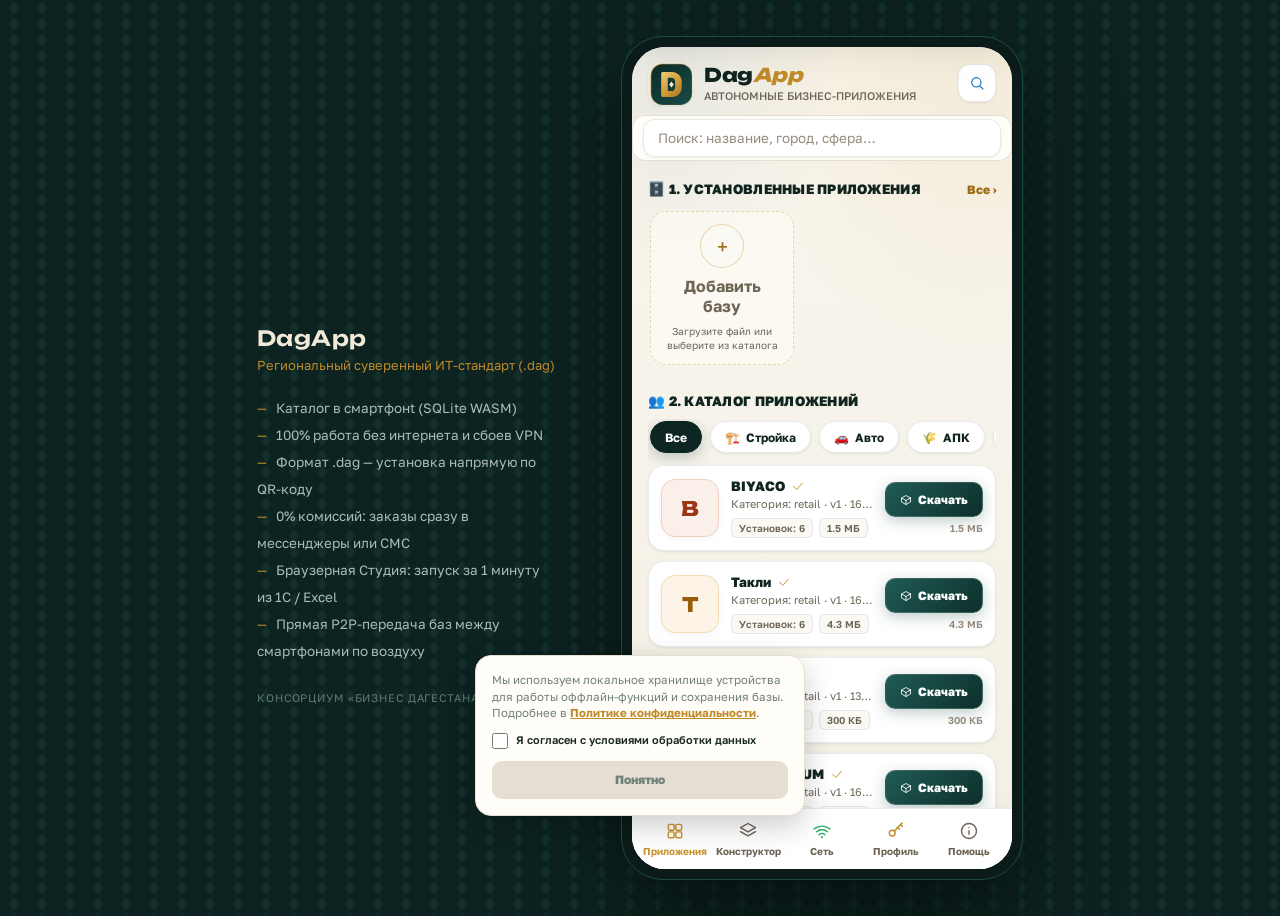
==== commit b1600cce: "Add files via upload" ====
--- a/index.html
+++ b/index.html
@@ -1 +1 @@
-<!DOCTYPE html><html lang=ru><head><meta charset=UTF-8><meta name=viewport content="width=device-width,initial-scale=1,viewport-fit=cover"><meta name=theme-color content=#123736><title>DagApp · Офлайн Приложения</title><link rel=preconnect href=https://fonts.googleapis.com><link rel=preconnect href=https://fonts.gstatic.com crossorigin><link href="https://fonts.googleapis.com/css2?family=Unbounded:wght@500;600;700&family=Golos+Text:wght@400;500;600&display=swap" rel=stylesheet><style>*{box-sizing:border-box;margin:0;padding:0}body,html{height:100%}body{font-family:'Golos Text',system-ui,sans-serif;color:#1c2a26;background:#0d2321;-webkit-font-smoothing:antialiased;background-image:url("data:image/svg+xml,%3Csvg xmlns='http://www.w3.org/2000/svg' width='28' height='16'%3E%3Cpath d='M14 1 18.5 8 14 15 9.5 8Z' fill='%23174137' fill-opacity='.45'/%3E%3C/svg%3E")}button{font:inherit;color:inherit;background:0 0;border:none;cursor:pointer}input,select,textarea{font:inherit;color:inherit}.ic{width:20px;height:20px;flex:none;fill:none;stroke:currentColor;stroke-width:1.7;stroke-linecap:round;stroke-linejoin:round;vertical-align:-4px}.ic.s{width:16px;height:16px}.ic.xs{width:14px;height:14px}.stage{min-height:100dvh;display:flex;align-items:center;justify-content:center;gap:64px;padding:36px}.stage-brand{max-width:300px;color:#8fa79f}.stage-brand .crest{width:86px;height:86px;margin-bottom:22px}.stage-brand h2{font-family:Unbounded;font-weight:600;font-size:21px;color:#f0e9d8;letter-spacing:.02em;margin-bottom:6px}.stage-brand .sub{font-size:13px;color:#c08a28;margin-bottom:22px}.stage-brand ul{list-style:none;font-size:13.5px;line-height:2;color:#a9bdb5}.stage-brand li::before{content:"—";color:#c08a28;margin-right:9px}.stage-brand .foot{margin-top:26px;font-size:11px;color:#5f7a72;letter-spacing:.08em;text-transform:uppercase}.phone{width:402px;height:856px;max-height:calc(100dvh - 56px);border-radius:42px;padding:10px;background:#0a1b19;border:1px solid #1e4a44;box-shadow:0 34px 90px rgba(0,0,0,.55);flex:none}#app{position:relative;height:100%;border-radius:33px;overflow:hidden;display:flex;flex-direction:column;background:var(--bg);transition:background .35s}@media (max-width:1080px){.stage-brand{display:none}}@media (max-width:560px){.stage{padding:0}.phone{width:100%;height:100dvh;max-height:none;border-radius:0;padding:0;border:none;box-shadow:none}#app{border-radius:0}}#app[data-theme=teal_gold]{--hd:#123736;--hd-ink:#F2ECDC;--hd-sub:#9DB8AF;--hd-line:rgba(255,255,255,.14);--accent:#C08A28;--accent-ink:#231607;--bg:#F3EFE6;--surface:#fffdf7;--ink:#1C2A26;--muted:#71807A;--line:#E4DFD2;--chip:#fffdf7;--accent-dim:#a85a2a;--accent-glow:rgba(255,138,61,0.35)}#app[data-theme=dark_amber]{--hd:#0E1318;--hd-ink:#F5F3EF;--hd-sub:#8E9BAE;--hd-line:rgba(255,255,255,.12);--accent:#E58C43;--accent-ink:#1A0D02;--bg:#141920;--surface:#1D242E;--ink:#F1F3F5;--muted:#8B97A8;--line:#2B3543;--chip:#252E3B;--accent-dim:#964b18;--accent-glow:rgba(229,140,67,0.35)}#app[data-theme=clean_white]{--hd:#FFFFFF;--hd-ink:#111827;--hd-sub:#6B7280;--hd-line:#E5E7EB;--accent:#2563EB;--accent-ink:#FFFFFF;--bg:#F9FAFB;--surface:#FFFFFF;--ink:#111827;--muted:#6B7280;--line:#E5E7EB;--chip:#F3F4F6;--accent-dim:#1d4ed8;--accent-glow:rgba(37,99,235,0.35)}#app[data-theme=stone_nord]{--hd:#2D251E;--hd-ink:#FAF5ED;--hd-sub:#A89B8C;--hd-line:rgba(255,255,255,.14);--accent:#C45A33;--accent-ink:#FFFFFF;--bg:#F5EFEB;--surface:#FFFFFF;--ink:#2A2018;--muted:#827364;--line:#E3D8CE;--chip:#EAE1D7;--accent-dim:#8b3b1e;--accent-glow:rgba(196,90,51,0.35)}.scr{position:absolute;inset:0;display:flex;flex-direction:column;opacity:0;pointer-events:none;transform:translateY(10px);transition:opacity .3s,transform .3s}.scr.on{opacity:1;pointer-events:auto;transform:none}#scr-connect{background:#123736;color:#ede6d2;padding:30px 22px;overflow-y:auto}.crest-wrap{display:flex;flex-direction:column;align-items:center;text-align:center;margin:14px 0 26px}.crest-wrap .crest{width:92px;height:92px}.crest-wrap h1{font-family:Unbounded;font-weight:600;font-size:22px;color:#f0e9d8;margin-top:16px;letter-spacing:.02em}.crest-wrap .tag{font-size:12px;color:#c08a28;letter-spacing:.14em;text-transform:uppercase;margin-top:7px}.crest-wrap p{font-size:13px;color:#9db8af;margin-top:12px;line-height:1.55;max-width:290px}.dom-row{display:flex;align-items:center;background:rgba(255,255,255,.06);border:1px solid rgba(192,138,40,.28);border-radius:14px;padding:10px 12px;margin-top:12px;transition:.18s}.dom-row:active{transform:scale(.985);background:rgba(255,255,255,.11)}.dom-row .mini{width:44px;height:44px;flex:none;margin-right:12px}.dom-row b{display:block;font-size:14px;font-weight:600;color:#f0e9d8}.dom-row span{display:block;font-size:11.5px;color:#9db8af;margin-top:2px}.dom-row .cnt{margin-left:auto;font-size:11.5px;color:#c08a28;white-space:nowrap}.dom-label{font-size:11px;letter-spacing:.12em;text-transform:uppercase;color:#7e9c92;margin-top:26px;margin-bottom:2px}.sub-input{display:flex;align-items:center;background:rgba(255,255,255,.07);border:1px solid rgba(192,138,40,.35);border-radius:13px;padding:0 14px;height:50px;margin-top:8px}.sub-input input{flex:1;min-width:0;background:0 0;border:none;outline:0;color:#f0e9d8;font-size:15px;font-weight:500}.sub-input input::placeholder{color:#6e8d84}.sub-input .zone{font-size:14px;color:#c08a28;white-space:nowrap}.sub-input .go{width:38px;height:38px;border-radius:10px;background:#c08a28;color:#231607;display:flex;align-items:center;justify-content:center;margin-left:10px}.sub-err{font-size:12px;color:#e8a65b;margin-top:7px;min-height:16px}.connect-foot{margin-top:auto;padding-top:26px;text-align:center;font-size:11px;color:#5f7a72}.orn-deco{height:5px;background:#c08a28;margin:4px 40px 0;-webkit-mask:url("data:image/svg+xml,%3Csvg xmlns='http://www.w3.org/2000/svg' width='10' height='6'%3E%3Cpath d='M5 0 7.2 3 5 6 2.8 3Z' fill='black'/%3E%3C/svg%3E") repeat-x center/10px 5px;mask:url("data:image/svg+xml,%3Csvg xmlns='http://www.w3.org/2000/svg' width='10' height='6'%3E%3Cpath d='M5 0 7.2 3 5 6 2.8 3Z' fill='black'/%3E%3C/svg%3E") repeat-x center/10px 5px}#scr-sync{background:#123736;color:#ede6d2;align-items:center;justify-content:center;padding:34px}.sync-card{width:100%;max-width:330px}.sync-card .mini{width:56px;height:56px;margin-bottom:18px}#sync-title{font-family:Unbounded;font-weight:600;font-size:17px;color:#f0e9d8}#sync-sub{font-size:12.5px;color:#c08a28;margin-top:5px;margin-bottom:22px}#synclog{display:flex;flex-direction:column;gap:11px}.srow{font-size:13px;color:#b9cbc3;display:flex;flex-direction:column;gap:5px;animation:fadein .3s}.srow .s-h{display:flex;justify-content:space-between;align-items:baseline;gap:12px}.srow .s-t{color:#c9d8d0}.srow .s-s{color:#c08a28;white-space:nowrap;font-size:12px}.pbar{height:4px;background:rgba(255,255,255,.12);border-radius:3px;overflow:hidden}.pbar i{display:block;height:100%;width:0;background:#c08a28;border-radius:3px;transition:width .1s linear}.pbytes{font-size:11px;color:#7e9c92;font-variant-numeric:tabular-nums}@keyframes fadein{from{opacity:0;transform:translateY(4px)}to{opacity:1}}#scr-main{background:var(--bg)}.hdr{background:var(--hd);color:var(--hd-ink);padding:12px 14px 10px;flex:none;transition:background .35s}.hdr-top{display:flex;align-items:center;gap:10px}.hdr .badge-svg{width:38px;height:38px;flex:none;display:flex;align-items:center;justify-content:center}.hdr-brand{min-width:0;flex:1}.hdr-brand h1{font-family:inherit;font-weight:800;font-size:15px;line-height:1.25;color:var(--hd-ink);white-space:nowrap;overflow:hidden;text-overflow:ellipsis;margin:0}.hdr-brand .dom{font-size:11px;color:var(--hd-sub);margin-top:2px;white-space:nowrap;overflow:hidden;text-overflow:ellipsis}.hdr-act{display:flex;align-items:center;gap:6px;flex:none}.hdr-meta{display:flex;align-items:center;gap:6px;font-size:10.5px;color:var(--hd-sub);margin-top:8px;opacity:.9}.hdr-meta .dot{width:6px;height:6px;border-radius:50%;background:#3da968;flex:none}.store-quick-actions{display:grid;grid-template-columns:repeat(4,1fr);gap:8px;margin-bottom:12px}.quick-action-btn{background:#fff;border:1px solid var(--line);border-radius:12px;padding:8px 4px;display:flex;flex-direction:column;align-items:center;gap:4px;color:#1c2a26;text-decoration:none;font-size:10px;font-weight:700;cursor:pointer;box-shadow:0 1px 4px rgba(0,0,0,.06);transition:transform .1s,border-color .15s}.quick-action-btn i{font-size:15px;color:var(--accent)}.quick-action-btn:active{transform:scale(.96);border-color:var(--accent)}.rbtn{width:38px;height:38px;border-radius:11px;background:rgba(255,255,255,.1);display:flex;align-items:center;justify-content:center;color:var(--hd-ink);transition:.18s;position:relative}#app[data-theme=clean_white] .rbtn,#app[data-theme=stone_nord] .rbtn{background:rgba(0,0,0,.06)}.rbtn:active{transform:scale(.92)}.rbtn.warn{background:var(--accent);color:var(--accent-ink)}.rbtn.spin .ic{animation:rot .8s linear infinite}@keyframes rot{to{transform:rotate(360deg)}}.hdr-meta{display:flex;align-items:center;gap:7px;font-size:11px;color:var(--hd-sub);margin-top:11px}.hdr-meta .dot{width:7px;height:7px;border-radius:50%;background:#3da968;flex:none}#app.off .hdr-meta .dot{background:#d89a3e}.ornament{height:5px;background:var(--accent);flex:none;-webkit-mask:url("data:image/svg+xml,%3Csvg xmlns='http://www.w3.org/2000/svg' width='10' height='6'%3E%3Cpath d='M5 0 7.2 3 5 6 2.8 3Z' fill='black'/%3E%3C/svg%3E") repeat-x center/10px 5px;mask:url("data:image/svg+xml,%3Csvg xmlns='http://www.w3.org/2000/svg' width='10' height='6'%3E%3Cpath d='M5 0 7.2 3 5 6 2.8 3Z' fill='black'/%3E%3C/svg%3E") repeat-x center/10px 5px}#netbar{display:none;align-items:center;gap:9px;background:#4a3a17;color:#f2d9a6;font-size:12px;padding:8px 16px;flex:none}#app.off #netbar{display:flex}#view{flex:1;overflow-y:auto;overscroll-behavior:contain;scrollbar-width:thin}#view::-webkit-scrollbar{width:0}.tabbar{flex:none;display:flex;background:var(--surface);border-top:1px solid var(--line);padding:7px 6px calc(9px + env(safe-area-inset-bottom))}.tb{flex:1;display:flex;flex-direction:column;align-items:center;gap:4px;padding:6px 0;color:var(--muted);font-size:10px;font-weight:500;position:relative;border-radius:10px;transition:.15s}.tb .ic{width:21px;height:21px}.tb.on{color:var(--ink)}.tb.on .ic{color:var(--accent)}.tb .n{position:absolute;top:1px;left:calc(50% + 8px);min-width:16px;height:16px;padding:0 4px;border-radius:8px;background:var(--accent);color:var(--accent-ink);font-size:10px;font-weight:600;display:flex;align-items:center;justify-content:center}.pad{padding:14px 14px 26px}.searchbar{display:flex;align-items:center;gap:9px;background:var(--surface);border:1px solid var(--line);border-radius:13px;height:46px;padding:0 13px}.searchbar .ic{color:var(--muted)}.searchbar input{flex:1;min-width:0;border:none;outline:0;background:0 0;font-size:14.5px}.searchbar input::placeholder{color:var(--muted)}.chips{display:flex;gap:7px;overflow-x:auto;padding:11px 2px 2px;scrollbar-width:none}.chips::-webkit-scrollbar{display:none}.chip{flex:none;height:32px;padding:0 13px;border-radius:16px;background:var(--chip);color:var(--ink);font-size:12.5px;font-weight:500;display:flex;align-items:center;gap:6px;transition:.15s}.chip b{font-weight:600;color:var(--muted);font-size:11px}.chip.on{background:var(--hd);color:var(--hd-ink)}.chip.on b{color:var(--hd-sub)}.toolbar{display:flex;align-items:center;gap:8px;margin-top:11px;position:relative}.pill{height:36px;padding:0 12px;border-radius:11px;border:1px solid var(--line);background:var(--surface);font-size:12.5px;font-weight:500;display:flex;align-items:center;gap:6px;transition:.15s}.pill:active{transform:scale(.96)}.pill.on{border-color:var(--accent);color:var(--accent)}.pill .n{min-width:16px;height:16px;padding:0 4px;border-radius:8px;background:var(--accent);color:var(--accent-ink);font-size:10px;font-weight:600;display:flex;align-items:center;justify-content:center}.seg{margin-left:auto;display:flex;background:var(--surface);border:1px solid var(--line);border-radius:11px;overflow:hidden}.seg button{width:40px;height:34px;display:flex;align-items:center;justify-content:center;color:var(--muted)}.seg button.on{background:var(--hd);color:var(--hd-ink)}.dropdown{position:absolute;top:42px;left:0;background:var(--surface);border:1px solid var(--line);border-radius:13px;box-shadow:0 14px 34px rgba(15,25,22,.16);padding:6px;min-width:170px;z-index:20;display:none}.dropdown.on{display:block;animation:fadein .15s}.dropdown button{width:100%;text-align:left;padding:10px 12px;border-radius:9px;font-size:13px;display:flex;align-items:center;gap:8px}.dropdown button:hover{background:var(--chip)}.dropdown button.on{color:var(--accent);font-weight:600}.fpanel{display:none;background:var(--surface);border:1px solid var(--line);border-radius:14px;padding:14px;margin-top:10px}.fpanel.on{display:block;animation:fadein .2s}.frow{display:flex;gap:9px;margin-bottom:10px}.frow .field{flex:1}.field{display:flex;flex-direction:column;gap:5px}.field label{font-size:11px;letter-spacing:.06em;text-transform:uppercase;color:var(--muted);font-weight:500}.field input,.field select,.field textarea{height:42px;border:1px solid var(--line);border-radius:11px;background:var(--bg);padding:0 11px;outline:0;font-size:14px;width:100%}.field textarea{height:auto;padding:10px 11px;resize:vertical;line-height:1.5}.field input:focus,.field select:focus,.field textarea:focus{border-color:var(--accent)}.fcheck{display:flex;align-items:center;gap:9px;font-size:13.5px;padding:4px 0 12px;color:var(--ink)}.fcheck input{width:17px;height:17px;accent-color:var(--accent)}.fbtns{display:flex;gap:9px}.fbtns .btn{flex:1;height:42px}.flist{margin-top:13px}.statline{font-size:12px;color:var(--muted);margin:11px 2px 0}.card{display:flex;gap:12px;background:var(--surface);border:1px solid var(--line);border-radius:15px;padding:11px;margin-bottom:10px;transition:.15s}.card:active{transform:scale(.985)}.card.top{border-color:var(--accent);box-shadow:inset 3px 0 0 var(--accent)}.card .thumb{width:92px;height:92px;border-radius:11px;overflow:hidden;flex:none;position:relative}.card .thumb .prev,.card .thumb img{width:100%;height:100%;object-fit:cover;display:flex}.card-add-btn{width:32px;height:32px;border-radius:9px;background:var(--chip);border:1px solid var(--line);color:var(--ink);display:inline-flex;align-items:center;justify-content:center;gap:2px;cursor:pointer;transition:transform .1s,background .15s;font-family:inherit;font-size:11px;font-weight:700;flex:none}.card-add-btn:active,.insta-btn:active,.tadd:active{transform:scale(.92)}.card-add-btn.in-cart,.insta-btn.in-cart,.tadd.in-cart{background:#164a3c!important;color:#fff!important;border-color:var(--accent)!important}.card-add-btn.in-cart .ic,.insta-btn.in-cart .ic,.tadd.in-cart .ic{color:var(--accent)}.insta-btn.tg{color:#2aabee}#app{--dm-card-radius:15px;--dm-card-gap:12px;--dm-card-pad:11px;--dm-thumb-size:92px;--dm-thumb-height:158px;--dm-title-size:14.5px;--dm-price-size:15px;--dm-card-bg:var(--surface)}#app[data-card-size=small]{--dm-card-radius:12px;--dm-card-gap:9px;--dm-card-pad:8px;--dm-thumb-size:76px;--dm-thumb-height:132px;--dm-title-size:13px;--dm-price-size:13.5px}#app[data-card-size=medium]{--dm-card-radius:15px;--dm-card-gap:12px;--dm-card-pad:11px;--dm-thumb-size:92px;--dm-thumb-height:158px;--dm-title-size:14.5px;--dm-price-size:15px}#app[data-card-size=large]{--dm-card-radius:18px;--dm-card-gap:14px;--dm-card-pad:14px;--dm-thumb-size:112px;--dm-thumb-height:190px;--dm-title-size:15.5px;--dm-price-size:16px}#app[data-density=compact]{--dm-card-gap:8px;--dm-card-pad:8px}#app[data-density=comfortable]{--dm-card-gap:12px;--dm-card-pad:11px}#app[data-density=spacious]{--dm-card-gap:15px;--dm-card-pad:14px}#app[data-image-ratio=square] .card .thumb{aspect-ratio:1/1;height:auto}#app[data-image-ratio=landscape] .card .thumb{aspect-ratio:4/3;height:auto}#app[data-image-ratio=portrait] .card .thumb{aspect-ratio:4/5;height:auto}#app[data-image-ratio=wide] .card .thumb{aspect-ratio:16/9;height:auto}#app .card{border-radius:var(--dm-radius);padding:var(--dm-card-pad);gap:var(--dm-card-gap)}#app .card .thumb{width:var(--dm-thumb-size);aspect-ratio:var(--dm-image-ratio);height:auto}#app .card-b h3{font-size:var(--dm-title-size)}#app .cprice{font-size:var(--dm-price-size)}#app[data-card-style=classic] .card{border:1px solid var(--line);box-shadow:none}#app[data-card-style=elevated] .card{border-color:transparent;box-shadow:0 6px 22px rgba(15,25,22,.09)}#app[data-card-style=soft] .card{border-color:transparent;background:var(--chip)}#app[data-card-style=accent] .card{border:1.5px solid var(--accent)}#app[data-card-style=soft] .card{border-color:transparent;background:var(--chip)}#app[data-card-style=soft] .card .thumb{border-radius:calc(var(--dm-card-radius) + 1px)}#app[data-card-style=bordered] .card{border:1.5px solid var(--accent);box-shadow:none}#app[data-card-style=bordered] .card.top{box-shadow:none}.design-editor{display:flex;flex-direction:column;gap:18px;padding-bottom:8px}.design-hero{padding:4px 0 2px}.design-hero h3{margin-bottom:5px;font-size:18px}.design-hero p{margin:0;font-size:12.5px;color:var(--muted);line-height:1.5}.design-section{border-top:1px solid var(--line);padding-top:15px}.design-section-title{font-size:10.5px;font-weight:800;letter-spacing:.1em;text-transform:uppercase;color:var(--muted);margin-bottom:10px}.design-options{display:grid;grid-template-columns:repeat(2,1fr);gap:8px}.design-option{display:flex;flex-direction:column;align-items:flex-start;gap:7px;border:1px solid var(--line);background:var(--surface);border-radius:13px;padding:10px;text-align:left;transition:.18s}.design-option:active{transform:scale(.98)}.design-option.on{border-color:var(--accent);box-shadow:inset 0 0 0 1px var(--accent)}.design-option b{font-size:12.5px}.design-option span{font-size:10.5px;color:var(--muted);line-height:1.35}.design-option-preview{width:100%;height:48px;border-radius:9px;background:var(--chip);position:relative;overflow:hidden}.design-option-preview .d-thumb{position:absolute;left:7px;top:7px;bottom:7px;width:34px;border-radius:7px;background:linear-gradient(135deg,var(--accent),var(--hd))}.design-option-preview .d-lines{position:absolute;left:49px;right:8px;top:11px}.design-option-preview .d-lines i{display:block;height:5px;border-radius:5px;background:var(--line);margin-bottom:5px}.design-option-preview .d-lines i:first-child{width:75%;background:var(--ink);opacity:.75}.design-option-preview .d-lines i:last-child{width:42%}.design-color-row{display:flex;align-items:center;gap:10px}.design-color-input{width:48px!important;height:42px!important;padding:3px!important;border-radius:11px!important;cursor:pointer}.design-color-value{flex:1;height:42px;display:flex;align-items:center;padding:0 11px;border:1px solid var(--line);border-radius:11px;background:var(--bg);font-family:ui-monospace,monospace;font-size:12px}.design-preview{border:1px solid var(--line);background:var(--bg);border-radius:15px;padding:10px}.design-preview-head{display:flex;justify-content:space-between;align-items:center;gap:8px;margin-bottom:9px}.design-preview-head b{font-size:11px}.design-preview-head span{font-size:10px;color:var(--muted)}.design-mini-card{display:flex;gap:9px;background:var(--surface);border:1px solid var(--line);border-radius:var(--dm-card-radius);padding:var(--dm-card-pad)}.design-mini-thumb{width:var(--dm-thumb-size);min-width:48px;aspect-ratio:1/1;border-radius:calc(var(--dm-card-radius) - 4px);background:linear-gradient(135deg,var(--accent),var(--hd))}.design-mini-body{min-width:0;flex:1}.design-mini-body strong{display:block;font-size:var(--dm-title-size);line-height:1.25;margin-bottom:8px}.design-mini-body div{font-family:Unbounded;font-size:var(--dm-price-size)}.design-actions{display:flex;gap:8px}.design-actions .btn{flex:1;height:43px}.card.big{flex-direction:column;padding:0;overflow:hidden}.card.big .thumb{width:100%;height:158px;border-radius:0}.badge-top{position:absolute;top:8px;left:8px;background:var(--accent);color:var(--accent-ink);font-size:10px;font-weight:700;letter-spacing:.08em;padding:4px 8px;border-radius:7px}.card-b{flex:1;min-width:0;display:flex;flex-direction:column;padding:2px 0}.card-b.big{padding:12px 13px}.cmeta{font-size:11px;color:var(--muted);display:flex;gap:5px;align-items:center;flex-wrap:wrap}.card-b h3{font-size:14.5px;font-weight:600;line-height:1.32;margin:4px 0 auto;display:-webkit-box;-webkit-line-clamp:3;-webkit-box-orient:vertical;overflow:hidden}.cprice{font-family:Unbounded;font-weight:600;font-size:15px;letter-spacing:.01em;margin-top:5px}.cprice .u{font-family:'Golos Text';font-size:11px;font-weight:500;color:var(--muted);margin-left:4px}.cfoot{display:flex;align-items:center;margin-top:7px}.cfoot .t{font-size:11px;color:var(--muted);display:flex;align-items:center;gap:4px}.favbtn{margin-left:auto;width:32px;height:32px;border-radius:9px;display:flex;align-items:center;justify-content:center;color:var(--muted)}.favbtn.on{color:var(--accent)}.favbtn.on .ic{fill:var(--accent)}.prev{background:#e9e0cb;align-items:center;justify-content:center;font-family:Unbounded;font-weight:600;font-size:14px;color:rgba(30,40,36,.4)}.thead{display:flex;font-size:10.5px;letter-spacing:.09em;text-transform:uppercase;color:var(--muted);padding:13px 4px 8px;gap:8px}.trow{display:flex;align-items:center;gap:11px;background:var(--surface);border:1px solid var(--line);border-radius:13px;padding:9px 11px;margin-bottom:8px}.trow.top{border-color:var(--accent);box-shadow:inset 3px 0 0 var(--accent)}.trow .mini-th{width:42px;height:42px;border-radius:9px;overflow:hidden;flex:none}.trow .mini-th .prev,.trow .mini-th img{width:100%;height:100%;object-fit:cover;display:flex}.trow .t-main{flex:1;min-width:0;cursor:pointer}.trow b{display:block;font-size:13.5px;font-weight:600;white-space:nowrap;overflow:hidden;text-overflow:ellipsis}.trow .t-sub{font-size:11px;color:var(--muted);margin-top:2px;white-space:nowrap;overflow:hidden;text-overflow:ellipsis}.trow .t-price{font-family:Unbounded;font-weight:600;font-size:13px;text-align:right;white-space:nowrap}.trow .t-price .u{font-family:'Golos Text';font-size:10.5px;color:var(--muted);font-weight:500}.tadd{width:34px;height:34px;border-radius:10px;background:var(--accent);color:var(--accent-ink);display:flex;align-items:center;justify-content:center;flex:none}.tadd:active{transform:scale(.9)}.pager{text-align:center;margin-top:14px}.pager .cnt{font-size:12px;color:var(--muted);display:block;margin-bottom:10px}.btn{height:46px;border-radius:12px;font-weight:600;font-size:14.5px;display:flex;align-items:center;justify-content:center;gap:8px;transition:.15s;width:100%}.btn:active{transform:scale(.98)}.btn-acc{background:var(--accent);color:var(--accent-ink)}.btn-dark{background:var(--hd);color:var(--hd-ink)}.btn-line{border:1.5px solid var(--line);background:var(--surface);color:var(--ink)}.btn-wa{background:#1e9e52;color:#fff}.btn-tg{background:#2aabee;color:#fff}.btn-danger{background:#b3392b;color:#fff}.empty{text-align:center;padding:56px 20px;color:var(--muted)}.empty .ic{width:42px;height:42px;stroke-width:1.3;margin-bottom:14px;color:var(--line)}.empty b{display:block;color:var(--ink);font-size:15px;margin-bottom:6px}.empty p{font-size:13px;line-height:1.55}mark{background:0 0;color:var(--accent);font-weight:700}#sheet{position:absolute;inset:0;z-index:60;pointer-events:none}#sheet.on{pointer-events:auto}.sheet-ov{position:absolute;inset:0;background:rgba(9,19,17,.48);opacity:0;transition:.3s}#sheet.on .sheet-ov{opacity:1}.sheet{position:absolute;left:0;right:0;bottom:0;max-height:90%;transform:translateY(104%);transition:transform .34s cubic-bezier(.32,.72,.28,1);background:var(--surface);border-radius:22px 22px 0 0;display:flex;flex-direction:column}#sheet.on .sheet{transform:none}.grab{width:40px;height:4px;border-radius:3px;background:var(--line);margin:10px auto 0;flex:none}.sheet-in{overflow-y:auto;padding:0 17px 26px;scrollbar-width:thin;overscroll-behavior-y:contain}.gal{position:relative;height:auto;border-radius:15px;overflow:hidden;margin-top:10px;background:var(--chip)}.gal img{width:100%;height:100%;object-fit:contain;max-height:340px}.gal .prev{width:100%;height:100%;flex-direction:column;gap:10px;font-size:22px}.gal .prev small{font-family:'Golos Text';font-size:11.5px;color:rgba(30,40,36,.5);max-width:210px;text-align:center;line-height:1.45}.gal .garr{position:absolute;top:50%;transform:translateY(-50%);width:34px;height:34px;border-radius:50%;background:rgba(12,25,22,.55);color:#fff;display:flex;align-items:center;justify-content:center}.gal .gl{left:9px}.gal .gr{right:9px}.gal .gnum{position:absolute;bottom:9px;right:9px;background:rgba(12,25,22,.55);color:#fff;font-size:11px;padding:4px 9px;border-radius:8px}.sh-badges{display:flex;gap:7px;margin-top:14px}.sh-cat{font-size:11px;font-weight:600;letter-spacing:.07em;text-transform:uppercase;color:var(--accent)}.sh-top{font-size:10px;font-weight:700;letter-spacing:.08em;background:var(--accent);color:var(--accent-ink);padding:3px 8px;border-radius:6px}.sheet-in h2{font-size:19px;font-weight:600;line-height:1.3;margin-top:7px}.sh-price{font-family:Unbounded;font-weight:700;font-size:23px;margin-top:9px}.sh-price .u{font-family:'Golos Text';font-size:13px;font-weight:500;color:var(--muted)}.sh-price .deal{font-family:'Golos Text';font-size:14px;color:var(--muted);font-weight:500}.c-actions{display:inline-flex;gap:8px;margin-top:15px}.cbtn{flex:1;height:40px;width:40px;border-radius:12px;font-size:12.5px;font-weight:600;display:flex;align-items:center;justify-content:center;gap:6px;text-decoration:none;min-width:0}.cbtn .ic{width:17px;height:17px}.c-actions2{display:flex;gap:8px;margin-top:8px}.c-actions2 .btn{height:42px;font-size:13.5px}.c-actions2 .btn.onfav{border-color:var(--accent);color:var(--accent)}.kv-grid{display:grid;grid-template-columns:1fr 1fr;gap:8px;margin-top:15px}.kv{background:var(--bg);border:1px solid var(--line);border-radius:11px;padding:9px 11px}.kv span{display:block;font-size:10.5px;letter-spacing:.05em;text-transform:uppercase;color:var(--muted)}.kv b{display:block;font-size:13.5px;margin-top:3px;font-weight:600}.sh-desc{font-size:14px;line-height:1.6;color:var(--ink);margin-top:15px}.sh-foot{font-size:11.5px;color:var(--muted);margin-top:18px;padding-top:13px;border-top:1px dashed var(--line)}.sh-title-s{font-size:11px;letter-spacing:.1em;text-transform:uppercase;color:var(--muted);font-weight:600;margin-top:17px}.h-page{font-family:Unbounded;font-weight:600;font-size:18px;padding:18px 16px 4px}.h-page small{display:block;font-family:'Golos Text';font-weight:500;font-size:12px;color:var(--muted);margin-top:6px;letter-spacing:.01em}.statgrid{display:flex;margin:13px 16px 0;background:var(--surface);border:1px solid var(--line);border-radius:14px;padding:13px 0}.statgrid>div{flex:1;text-align:center;border-right:1px solid var(--line)}.statgrid>div:last-child{border:none}.statgrid b{display:block;font-family:Unbounded;font-weight:600;font-size:16px}.statgrid span{display:block;font-size:10.5px;color:var(--muted);margin-top:4px;letter-spacing:.04em}.lrow{display:flex;align-items:center;gap:12px;background:var(--surface);border:1px solid var(--line);border-radius:14px;padding:13px 14px;margin:0 14px 9px;transition:.15s}.lrow:active{transform:scale(.985)}.lrow .l-main{flex:1;min-width:0}.lrow b{font-size:14px;font-weight:600}.lrow .bar{height:4px;border-radius:3px;background:var(--chip);margin-top:8px;overflow:hidden}.lrow .bar i{display:block;height:100%;background:var(--accent);border-radius:3px}.lrow .cnt{font-family:Unbounded;font-weight:600;font-size:14px;flex:none}.lrow .cnt small{font-family:'Golos Text';font-size:10px;color:var(--muted);font-weight:500;display:block;text-align:right}.erow{background:var(--surface);border:1px solid var(--line);border-radius:14px;padding:12px 13px;margin:0 14px 9px}.erow .e-top{display:flex;justify-content:space-between;gap:10px}.erow b{font-size:13.5px;font-weight:600;line-height:1.35}.erow .e-p{font-size:12px;color:var(--muted);margin-top:3px}.erow .e-bot{display:flex;align-items:center;margin-top:11px}.step{display:flex;align-items:center;gap:2px}.step button{width:32px;height:32px;border-radius:9px;background:var(--chip);display:flex;align-items:center;justify-content:center}.step button:active{transform:scale(.9)}.step b{width:40px;text-align:center;font-family:Unbounded;font-weight:600;font-size:14px}.erow .e-sum{margin-left:auto;font-family:Unbounded;font-weight:600;font-size:14px}.etotal{display:flex;justify-content:space-between;align-items:baseline;margin:16px 16px 0;padding:15px 16px;background:var(--hd);color:var(--hd-ink);border-radius:15px}.etotal span{font-size:12.5px;opacity:.75}.etotal b{font-family:Unbounded;font-weight:700;font-size:20px}.eprev{margin:12px 14px 0;background:var(--hd);color:var(--hd-ink);border-radius:14px;padding:14px 15px;font-size:12.5px;line-height:1.6;white-space:pre-wrap;word-break:break-word;overflow-x:hidden}.eprev .cap{font-size:10px;letter-spacing:.12em;text-transform:uppercase;opacity:.6;display:block;margin-bottom:8px}.ebtns{display:flex;flex-direction:column;gap:9px;margin:13px 14px 0}.block{background:var(--surface);border:1px solid var(--line);border-radius:15px;padding:4px 14px;margin:13px 14px 0}.block-t{font-size:11px;letter-spacing:.11em;text-transform:uppercase;color:var(--muted);font-weight:600;padding:13px 0 4px}.brow{display:flex;align-items:center;gap:10px;padding:11px 0;border-bottom:1px solid var(--line);font-size:13.5px}.brow:last-child{border-bottom:none}.brow .bi{color:var(--muted);display:flex}.brow .b-main{flex:1;min-width:0}.brow .b-main small{display:block;font-size:11px;color:var(--muted);margin-top:2px}.brow b{font-weight:600}.brow .b-v{color:var(--muted);font-size:12.5px;text-align:right}.switch{width:44px;height:26px;border-radius:14px;background:var(--chip);position:relative;flex:none;transition:.2s}.switch::after{content:"";position:absolute;top:3px;left:3px;width:20px;height:20px;border-radius:50%;background:#fff;box-shadow:0 1px 4px rgba(0,0,0,.25);transition:.2s}.switch.on{background:var(--accent)}.switch.on::after{left:21px}.btn-sm{height:38px;border-radius:11px;font-size:13px;padding:0 15px;width:auto;display:inline-flex}.t-row{display:flex;align-items:center;gap:11px;padding:11px 0;border-bottom:1px solid var(--line);cursor:pointer}.t-row:last-child{border-bottom:none}.t-row .mini{width:40px;height:40px;flex:none}.t-row .tr-main{flex:1;min-width:0}.t-row b{font-size:13.5px;font-weight:600;display:block}.t-row span{font-size:11px;color:var(--muted)}.t-row .now{font-size:10.5px;font-weight:600;color:var(--accent);letter-spacing:.06em;text-transform:uppercase}.did{font-family:ui-monospace,Menlo,monospace;font-size:12px;background:var(--bg);border:1px solid var(--line);border-radius:10px;padding:9px 11px;margin:10px 0 12px;word-break:break-all}.adm-hdr{background:var(--hd);color:var(--hd-ink);padding:16px 16px 13px;flex:none;display:flex;align-items:center;gap:12px;margin-top:40px}.adm-hdr h2{font-family:Unbounded;font-size:15px;font-weight:600;flex:1}.adm-tabs{display:flex;gap:7px;padding:12px 14px 2px;flex:none}.atab{flex:none;height:34px;padding:0 13px;border-radius:17px;background:var(--chip);font-size:12.5px;font-weight:500;display:flex;align-items:center;gap:6px}.atab.on{background:var(--hd);color:var(--hd-ink)}.arow{display:flex;align-items:center;gap:10px;background:var(--surface);border:1px solid var(--line);border-radius:13px;padding:10px 11px;margin:0 14px 8px}.arow .a-main{flex:1;min-width:0}.arow b{display:block;font-size:13px;font-weight:600;white-space:nowrap;overflow:hidden;text-overflow:ellipsis}.arow .a-sub{font-size:11px;color:var(--muted);margin-top:2px}.arow .a-sub .st{color:#b3392b;font-weight:600}.arow .a-acts{display:flex;gap:6px}.abtn{width:32px;height:32px;border-radius:9px;border:1px solid var(--line);display:flex;align-items:center;justify-content:center;color:var(--muted)}.abtn.on{background:var(--accent);border-color:var(--accent);color:var(--accent-ink)}.abtn.ok{border-color:#3da968;color:#3da968}.abtn.no{border-color:#b3392b;color:#b3392b}.form-wrap{padding:12px 14px 30px}#modal{position:absolute;inset:0;z-index:100001;display:none;align-items:flex-end;justify-content:center}#modal.on{display:flex}.m-ov{position:absolute;inset:0;background:rgba(9,19,17,.5)}.m-card{position:relative;width:100%;background:var(--surface);border-radius:20px 20px 0 0;padding:20px 18px calc(20px + env(safe-area-inset-bottom));animation:mup .28s cubic-bezier(.32,.72,.28,1);max-height:86%;overflow-y:auto}.m-card::before{content:"";display:block;width:38px;height:4.5px;border-radius:99px;background:var(--line-strong,#ccc);margin:0 auto 12px;opacity:.8}@keyframes mup{from{transform:translateY(40px);opacity:0}}.m-card h3{font-size:16.5px;font-weight:600;margin-bottom:7px}.m-card p{font-size:13.5px;color:var(--muted);line-height:1.55}.m-btns{display:flex;gap:9px;margin-top:17px}.m-btns .btn{flex:1;height:44px;font-size:14px}.m-close{position:absolute;top:14px;right:14px;width:32px;height:32px;border-radius:9px;display:flex;align-items:center;justify-content:center;color:var(--muted)}.pindots{display:flex;gap:12px;justify-content:center;margin:20px 0 6px}.pindots span{width:16px;height:16px;border-radius:50%;border:1.5px solid var(--line);background:var(--bg)}.pindots span.f{background:var(--accent);border-color:var(--accent)}.pinzone{position:relative;margin-top:14px}.pinzone input{position:absolute;inset:0;opacity:0;font-size:16px}.pinhint{text-align:center;font-size:12px;color:var(--muted);margin-top:8px}#toasts{position:absolute;left:0;right:0;bottom:78px;z-index:90;display:flex;flex-direction:column;align-items:center;gap:8px;pointer-events:none;padding:0 16px}.toast{pointer-events:auto;display:flex;align-items:center;gap:9px;background:#152723;color:#ede6d2;font-size:13px;padding:11px 15px;border-radius:13px;box-shadow:0 10px 30px rgba(0,0,0,.35);animation:fadein .2s;max-width:100%}.toast .ic{width:17px;height:17px;color:#c08a28;flex:none}.toast button{color:#c08a28;font-weight:600;font-size:13px;margin-left:6px;white-space:nowrap}.btn-scroll-top{position:absolute;right:16px;bottom:74px;width:42px;height:42px;border-radius:50%;background:var(--hd);color:var(--accent);border:1px solid var(--line);box-shadow:0 6px 20px rgba(0,0,0,.25);display:flex;align-items:center;justify-content:center;z-index:55;opacity:0;pointer-events:none;transform:translateY(12px) scale(.85);transition:opacity .25s cubic-bezier(.2, .8, .2, 1),transform .25s cubic-bezier(.2, .8, .2, 1);cursor:pointer}.btn-scroll-top.on{opacity:1;pointer-events:auto;transform:translateY(0) scale(1)}.btn-scroll-top:active{transform:scale(.9)}.btn-scroll-top .ic{width:20px;height:20px;stroke-width:2.2}.f-params-grid{display:grid;grid-template-columns:repeat(auto-fill,minmax(130px,1fr));gap:12px 10px;max-height:240px;overflow-y:auto;margin-bottom:14px;padding-right:6px;scrollbar-width:thin;scrollbar-color:var(--line) transparent}.f-params-grid::-webkit-scrollbar{width:5px}.f-params-grid::-webkit-scrollbar-thumb{background:var(--line);border-radius:3px}.f-params-grid .field{margin-bottom:0}.f-params-grid .field select{height:38px;font-size:13px}.store-discounts-section{padding:12px 14px 4px 0}.store-discounts-header{display:flex;justify-content:space-between;align-items:center;margin-bottom:8px}.store-discounts-title{font-size:11px;font-weight:800;text-transform:uppercase;letter-spacing:.06em;color:var(--muted);display:flex;align-items:center;gap:5px}.store-discounts-title i{color:var(--accent)}.store-discounts-slider{display:flex;gap:8px;overflow-x:auto;padding-bottom:6px;scrollbar-width:none;-webkit-overflow-scrolling:touch}.store-discounts-slider::-webkit-scrollbar{display:none}.store-discount-card{flex:0 0 auto;min-width:140px;background:var(--surface);border:1.5px solid var(--line);border-radius:13px;padding:9px 10px;display:flex;flex-direction:column;justify-content:space-between;gap:6px;cursor:pointer;transition:transform .15s,border-color .15s;box-shadow:0 2px 8px rgba(0,0,0,.03)}.store-discount-card:active{transform:scale(.96);border-color:var(--accent)}.sd-top{display:flex;align-items:center;justify-content:space-between;gap:4px}.sd-icon{font-size:16px}.sd-badge{background:var(--accent);color:var(--accent-ink);font-size:10px;font-weight:900;padding:2px 6px;border-radius:6px;font-family:monospace;letter-spacing:.02em}.sd-name{font-size:11.5px;font-weight:700;line-height:1.25;color:var(--ink);white-space:nowrap;overflow:hidden;text-overflow:ellipsis}.sd-sub{font-size:9.5px;color:var(--muted);display:flex;align-items:center;gap:3px}.cashier-active-bar{background:#27ae60;color:#fff;padding:7px 14px;font-size:11px;font-weight:800;display:none;justify-content:space-between;align-items:center;z-index:60;flex:none}.cashier-toggle-btn{background:rgba(255,255,255,.12);border:1px solid var(--hd-line);color:var(--hd-ink);padding:4px 8px;border-radius:8px;font-size:10px;font-weight:800;cursor:pointer;display:inline-flex;align-items:center;gap:4px;transition:.15s}.cashier-toggle-btn:active{transform:scale(.95);background:var(--accent);color:var(--accent-ink)}.store-quick-actions{display:grid;grid-template-columns:repeat(4,1fr);gap:6px;margin-top:10px}.quick-action-btn{border-radius:10px;padding:6px 4px;display:flex;flex-direction:column;align-items:center;background:var(--surface);border:1px solid var(--line);color:var(--ink);gap:3px;text-decoration:none;font-size:9.5px;font-weight:700;cursor:pointer}.quick-action-btn:active{background:rgba(255,255,255,.15)}.quick-action-btn i{font-size:12px;color:var(--accent)}.appstore-install-banner{background:linear-gradient(135deg,var(--hd),#081a17);color:var(--hd-ink);border:1.5px solid var(--accent);border-radius:16px;padding:14px;margin:12px 14px 4px;display:none;align-items:center;gap:12px;box-shadow:0 4px 16px rgba(0,0,0,.15)}.appstore-install-btn{background:var(--accent);color:var(--accent-ink);border:none;padding:8px 14px;border-radius:10px;font-size:11.5px;font-weight:800;cursor:pointer;white-space:nowrap}#pos-scanner-container{display:none;position:fixed;inset:0;background:rgba(0,0,0,.92);z-index:99999;flex-direction:column;align-items:center;justify-content:center}#pos-reader{width:min(300px,80vw)!important;height:min(300px,80vw)!important;background:#000;border-radius:20px;overflow:hidden;border:2px solid var(--accent)}#pos-reader video{width:100%!important;height:100%!important;object-fit:cover!important}@media print{body *{visibility:hidden!important}#printStickerArea,#printStickerArea *{visibility:visible!important}#printStickerArea{position:fixed;inset:0;background:#fff;display:flex!important}}#pos-scanner-container{display:none;position:fixed;inset:0;background:rgba(0,0,0,.94);z-index:99999;flex-direction:column;align-items:center;justify-content:center}#posManualInput{margin:0 0 0;background:#091513;border:1px solid rgba(255,255,255,.1);border-radius:12px;padding:10px 12px;font-family:ui-monospace,Menlo,monospace;font-size:10px;color:#27ae60;word-break:break-all;line-height:1.45}.studio-stage{display:none;animation:studioFadeIn .2s ease-out forwards}.studio-stage.active{display:block}@keyframes studioFadeIn{from{opacity:0;transform:translateY(4px)}to{opacity:1;transform:translateY(0)}}.studio-step{flex:1;min-width:0;border:none;background:0 0;padding:8px 4px;font-size:11px;font-weight:800;border-radius:8px;cursor:pointer;color:var(--muted);text-align:center;white-space:nowrap;transition:all .15s ease}.studio-step.active{background:var(--hd)!important;color:var(--hd-ink)!important;box-shadow:0 2px 8px rgba(0,0,0,.15)}.studio-step.done{color:#27ae60!important}.tablewrap{overflow-x:auto;border-radius:12px;border:1px solid var(--line);background:var(--surface);margin-bottom:12px;scrollbar-width:thin;-webkit-overflow-scrolling:touch}.tablewrap table{width:100%;border-collapse:collapse;font-size:12px}.tablewrap td,.tablewrap th{padding:10px 12px;border-bottom:1px solid var(--line);border-right:1px solid var(--line);white-space:nowrap;text-align:left}.tablewrap td:last-child,.tablewrap th:last-child{border-right:none}.tablewrap thead th{background:var(--chip);color:var(--ink);font-weight:800;text-transform:uppercase;font-size:10.5px;letter-spacing:.5px}.tablewrap tbody tr:hover{background:rgba(0,0,0,.02)}.tablewrap td{color:var(--ink);font-family:ui-monospace,Menlo,monospace;max-width:220px;overflow:hidden;text-overflow:ellipsis}.dropzone{border:2px dashed var(--line);border-radius:16px;padding:26px 14px;text-align:center;background:var(--surface);cursor:pointer;transition:border-color .2s,background .2s}.dropzone.drag,.dropzone:hover{border-color:var(--accent);background:var(--chip)}.filepill{display:inline-flex;align-items:center;gap:8px;background:var(--surface);border:1px solid var(--line);border-radius:10px;padding:8px 12px;font-family:monospace;font-size:11.5px;color:var(--ink);max-width:100%}.filepill .x{cursor:pointer;color:var(--muted);font-weight:700;padding:0 4px}.filepill .x:hover{color:#b3392b}.studio-tablewrap{overflow-x:auto;border-radius:12px;border:1px solid var(--line);background:var(--surface);scrollbar-width:thin;margin-bottom:10px}.studio-tablewrap table{width:100%;border-collapse:collapse;font-size:11.5px}.studio-tablewrap td,.studio-tablewrap th{padding:8px 10px;border-bottom:1px solid var(--line);border-right:1px solid var(--line);white-space:nowrap;text-align:left}.studio-tablewrap td:last-child,.studio-tablewrap th:last-child{border-right:none}.studio-tablewrap thead th{background:var(--chip);color:var(--muted);font-weight:700;text-transform:uppercase;font-size:10px;letter-spacing:.5px}.studio-tablewrap td{color:var(--ink);font-family:monospace;max-width:160px;overflow:hidden;text-overflow:ellipsis}select.mapsel{width:100%;min-width:130px;background:var(--bg);color:var(--ink);border:1.5px solid var(--line);border-radius:8px;padding:6px 8px;font-size:11.5px;font-weight:700;margin-top:6px;outline:0;cursor:pointer}select.mapsel:focus{border-color:var(--accent)}.statgrid,.studio-statgrid{display:grid;grid-template-columns:repeat(2,1fr);gap:8px;margin:12px 0}.statcard,.studio-statcard{border:1.5px solid var(--line);border-radius:14px;padding:12px 14px;background:var(--surface);text-align:left;box-shadow:0 2px 6px rgba(0,0,0,.02)}.statcard .val,.studio-statcard .val{font-family:Unbounded,monospace,sans-serif;font-size:18px;font-weight:800;color:var(--ink)}.statcard .lbl,.studio-statcard .lbl{font-size:10px;font-weight:700;color:var(--muted);text-transform:uppercase;margin-top:4px;letter-spacing:.5px}.statcard.good .val,.studio-statcard.good .val{color:#27ae60}.statcard.warn .val,.studio-statcard.warn .val{color:var(--accent)}.statcard.bad .val,.studio-statcard.bad .val{color:#b3392b}.studio-btn-row{display:flex;gap:10px;width:100%;margin-top:14px}.studio-btn-row .btn{height:46px;font-size:13.5px;font-weight:700;white-space:nowrap}.studio-btn-row .btn-back{width:100px;flex:none}.studio-btn-row .btn-next{flex:1;min-width:0}.studio-grid-header{outline:0;cursor:text;border-bottom:1.5px dashed var(--accent)!important;transition:background .15s ease,color .15s ease;user-select:text}.studio-grid-header:hover{background:rgba(200,149,47,.12)!important}.studio-grid-header:focus{background:#fff!important;color:#10251f!important;box-shadow:inset 0 0 0 2px var(--accent)!important;border-radius:4px}.studio-grid-cell{outline:0;min-width:80px;cursor:text;transition:background .15s ease,box-shadow .15s ease;padding:6px 8px!important}.studio-grid-cell:hover{background:rgba(200,149,47,.08)}.studio-grid-cell:focus{background:#fff!important;color:#10251f!important;box-shadow:inset 0 0 0 2px var(--accent)!important;border-radius:4px}.studio-del-row-btn{width:26px;height:26px;border-radius:6px;border:1px solid rgba(231,76,60,.25);background:rgba(231,76,60,.06);color:#e74c3c;display:inline-flex;align-items:center;justify-content:center;cursor:pointer;font-size:11px}.studio-del-row-btn:active{transform:scale(.9)}.buildlog{font-family:ui-monospace,Menlo,monospace;font-size:11px;background:#0d1615;color:#a9bdb5;border:1px solid var(--line);border-radius:10px;padding:10px;max-height:140px;overflow-y:auto;line-height:1.5}.buildlog .ln{margin-bottom:2px}.buildlog .ln.ok{color:#33d488;font-weight:600}.buildlog .ln.warn{color:var(--accent)}.buildlog .ln.err{color:#ff5c6c;font-weight:700}.buildlog .t{color:#5f7a72;margin-right:6px;font-size:10px}.resultcard{border:1.5px solid var(--line);border-radius:16px;padding:14px;background:var(--surface);display:flex;flex-direction:column;gap:12px;margin-bottom:10px;box-shadow:0 2px 8px rgba(0,0,0,.02)}.resultcard.public{border-color:#27ae60;box-shadow:0 4px 14px rgba(39,174,96,.12)}.resultcard .meta .name{font-family:inherit;font-weight:800;font-size:13.5px;color:var(--ink);word-break:break-word;line-height:1.35}.resultcard .meta .sub{font-size:11px;color:var(--muted);margin-top:4px;line-height:1.4}.resultcard-actions{display:flex;gap:8px;width:100%}.resultcard-actions .btn{height:42px;font-size:12.5px;white-space:nowrap}.resultcard-actions .btn-mount{flex:1.5;font-weight:800}.resultcard-actions .btn-dl{flex:1}.btn-primary{background:linear-gradient(180deg,var(--accent),var(--accent-dim));border-color:var(--accent-dim);color:#1a0f06;box-shadow:0 2px 14px -4px var(--accent-glow)}.badge{font-family:var(--mono);font-size:10px;padding:2px 7px;border-radius:20px;border:1px solid var(--border);color:var(--text-dim);text-transform:uppercase}.design-toggle-btn{background:rgba(36,129,204,.14);border:1px solid rgba(36,129,204,.38);color:var(--hd-ink);padding:4px 9px;border-radius:8px;font-size:10px;font-weight:800;cursor:pointer;display:inline-flex;align-items:center;gap:4px;transition:.18s;white-space:nowrap}.design-toggle-btn:hover{background:rgba(36,129,204,.24)}.design-toggle-btn:active{transform:scale(.95);background:var(--accent);color:var(--accent-ink)}#designDrawer{position:absolute;inset:0;z-index:150;pointer-events:none}#designDrawer.on{pointer-events:auto}.design-drawer-overlay{position:absolute;inset:0;background:rgba(8,18,17,.48);opacity:0;transition:opacity .25s ease}#designDrawer.on .design-drawer-overlay{opacity:1}.design-drawer-panel{position:absolute;top:0;left:0;right:0;max-height:92%;background:var(--surface);border-radius:0 0 22px 22px;transform:translateY(-105%);transition:transform .34s cubic-bezier(.32,.72,.28,1);box-shadow:0 18px 50px rgba(0,0,0,.28);display:flex;flex-direction:column;overflow:hidden}#designDrawer.on .design-drawer-panel{transform:translateY(0)}.design-drawer-head{display:flex;align-items:center;gap:11px;padding:14px 16px 12px;border-bottom:1px solid var(--line);flex:none}.design-drawer-head-main{flex:1;min-width:0}.design-drawer-head h3{font-size:16px;font-weight:700;margin:0}.design-drawer-head p{margin:4px 0 0;color:var(--muted);font-size:11px}.design-drawer-close{width:34px;height:34px;border-radius:10px;border:1px solid var(--line);display:flex;align-items:center;justify-content:center;background:var(--bg);color:var(--muted)}.design-drawer-scroll{flex:1;overflow-y:auto;padding:14px 14px 22px;overscroll-behavior:contain}.design-section-box{background:var(--surface);border:1px solid var(--line);border-radius:15px;padding:12px;margin-bottom:10px}.design-section-title{font-size:10px;font-weight:800;letter-spacing:.1em;text-transform:uppercase;color:var(--muted);margin-bottom:10px}.design-choice-grid{display:grid;grid-template-columns:repeat(2,1fr);gap:8px}.design-choice{position:relative;min-height:65px;padding:10px;text-align:left;background:var(--bg);border:1px solid var(--line);border-radius:12px;transition:.16s}.design-choice:active{transform:scale(.98)}.design-choice.active{border-color:var(--accent);box-shadow:inset 0 0 0 1px var(--accent);background:var(--surface)}.design-choice b{display:block;font-size:12.5px;margin-bottom:4px}.design-choice span{display:block;font-size:10.5px;line-height:1.35;color:var(--muted)}.design-choice-mark{position:absolute;top:8px;right:8px;width:18px;height:18px;border-radius:50%;background:var(--accent);color:var(--accent-ink);display:none;align-items:center;justify-content:center;font-size:10px;font-weight:800}.design-choice.active .design-choice-mark{display:flex}.design-color-row{display:flex;align-items:center;gap:9px}.design-color-input{width:48px;height:42px;padding:3px;border:1px solid var(--line);border-radius:10px;background:var(--bg);cursor:pointer}.design-color-text{flex:1;height:42px;display:flex;align-items:center;padding:0 11px;border:1px solid var(--line);border-radius:10px;background:var(--bg);font-family:ui-monospace,Menlo,monospace;font-size:12px}.design-preview{border:1px solid var(--line);background:var(--bg);border-radius:14px;overflow:hidden}.design-preview-header{padding:11px 12px;display:flex;align-items:center;background:var(--hd);color:var(--hd-ink)}.design-preview-logo{width:28px;height:28px;border-radius:8px;background:var(--accent);color:var(--accent-ink);display:flex;align-items:center;justify-content:center;font-size:11px;font-weight:800;margin-right:8px}.design-preview-title{font-size:11px;font-weight:700}.design-preview-body{padding:10px}.design-preview-card{display:flex;gap:9px;padding:9px;background:var(--surface);border:1px solid var(--line);border-radius:var(--dm-preview-radius,14px);box-shadow:var(--dm-preview-shadow,none)}.design-preview-thumb{width:58px;aspect-ratio:var(--dm-preview-ratio,1/1);flex:none;border-radius:10px;background:linear-gradient(135deg,var(--accent),var(--hd))}.design-preview-info{min-width:0;flex:1}.design-preview-info b{display:block;font-size:11.5px;line-height:1.3;margin-bottom:8px}.design-preview-price{font-family:Unbounded;font-size:12px;font-weight:600}.design-range-row{display:flex;align-items:center;gap:10px}.design-range-row input[type=range]{flex:1;accent-color:var(--accent)}.design-range-value{width:54px;text-align:right;font-size:11px;font-weight:700;color:var(--accent)}.design-drawer-footer{flex:none;padding:10px 14px calc(10px + env(safe-area-inset-bottom));border-top:1px solid var(--line);display:flex;gap:8px;background:var(--surface)}.design-drawer-footer .btn{flex:1;height:44px}.insta-card{background:var(--surface);border:1px solid var(--line);border-radius:var(--dm-radius,16px);margin-bottom:14px;overflow:hidden;display:flex;flex-direction:column;transition:transform .15s,box-shadow .15s}.insta-card:active{transform:scale(.99)}.insta-card.top{border-color:var(--accent)}.insta-header{display:flex;align-items:center;gap:10px;padding:10px 12px}.insta-avatar{width:32px;height:32px;border-radius:50%;background:var(--hd);color:var(--accent);display:flex;align-items:center;justify-content:center;font-family:Unbounded,sans-serif;font-weight:700;font-size:13px;border:1.5px solid var(--accent);flex:none}.insta-meta{flex:1;min-width:0}.insta-meta b{display:block;font-size:12.5px;font-weight:600;color:var(--ink);white-space:nowrap;overflow:hidden;text-overflow:ellipsis}.insta-meta span{display:block;font-size:10.5px;color:var(--muted)}.badge-top-insta{background:var(--accent);color:var(--accent-ink);font-size:9px;font-weight:800;padding:3px 7px;border-radius:6px;letter-spacing:.04em}.insta-media{width:100%;aspect-ratio:var(--dm-image-ratio,1/1);background:var(--chip);position:relative;overflow:hidden}.insta-media img{width:100%;height:100%;object-fit:cover;display:block}.insta-actions{display:flex;align-items:center;gap:8px;padding:10px 12px 4px}.insta-btn{width:36px;height:36px;border-radius:10px;display:flex;align-items:center;justify-content:center;color:var(--ink);background:var(--bg);border:1px solid var(--line);transition:transform .12s,color .12s;text-decoration:none}.insta-btn:active{transform:scale(.92)}.insta-btn.favbtn.on{color:var(--accent);border-color:var(--accent)}.insta-btn.favbtn.on .ic{fill:var(--accent)}.insta-btn.wa{color:#1e9e52}.insta-btn.tel{color:var(--accent)}.insta-price{margin-left:auto;font-family:Unbounded,sans-serif;font-weight:700;font-size:15px;color:var(--ink)}.insta-price .u{font-family:'Golos Text',sans-serif;font-size:11px;color:var(--muted);font-weight:500;margin-left:3px}.insta-body{padding:4px 12px 14px}.insta-body h3{font-size:14.5px;font-weight:600;color:var(--ink);line-height:1.35;margin-top:4px}.insta-desc{font-size:12px;color:var(--muted);line-height:1.45;margin-top:6px;display:-webkit-box;-webkit-line-clamp:2;-webkit-box-orient:vertical;overflow:hidden}:root{--store-gold:#c8952f;--store-gold-dark:#ab791c;--store-gold-text:#ffffff;--store-gold-glow:rgba(200, 149, 47, 0.28);--store-gold-gradient:linear-gradient(135deg, #d3a038 0%, #ab791c 100%);--store-green:#184b45;--store-green-dark:#0e2f2b;--store-green-text:#ffffff;--store-green-glow:rgba(24, 75, 69, 0.28);--store-green-gradient:linear-gradient(135deg, #205c55 0%, #0e2f2b 100%);--store-amber:#d97706;--store-amber-dark:#b45309;--store-amber-text:#ffffff;--store-amber-glow:rgba(217, 119, 6, 0.28);--store-amber-gradient:linear-gradient(135deg, #ea8a14 0%, #b45309 100%);--store-blue:#1472ea;--store-blue-dark:#122037;--store-blue-text:#ffffff;--store-blue-glow:rgba(6, 93, 217, 0.28);--store-blue-gradient:linear-gradient(135deg, #1472ea 0%, #122037 100%);--hd:#123736;--hd-ink:#F2ECDC;--hd-sub:#9DB8AF;--hd-line:rgba(255,255,255,.14);--accent:#C08A28;--accent-ink:#231607;--bg:#F3EFE6;--surface:#fffdf7;--ink:#1C2A26;--muted:#71807A;--line:#E4DFD2;--chip:#fffdf7;--accent-dim:#a85a2a;--accent-glow:rgba(255,138,61,0.35)}#scr-store{--store-bg:#f3efe4;--store-bg-top:#f8f4ea;--store-card:#ffffff;--store-card-subtle:#fbf9f4;--store-card-chip:#f3ead8;--store-line:rgba(22, 60, 54, 0.10);--store-line-strong:rgba(200, 149, 47, 0.35);--store-text:#10251f;--store-muted:#6e6556;--store-faint:#968c7c;--store-gold:#c8952f;--store-gold-dark:#ab791c;--store-gold-hover:#9e6e16;--store-gold-text:#ffffff;--store-gold-glow:rgba(200, 149, 47, 0.28);--store-gold-border:rgba(200, 149, 47, 0.50);--store-gold-gradient:linear-gradient(135deg, #d3a038 0%, #ab791c 100%);--store-green:#184b45;--store-green-dark:#0e2f2b;--store-green-hover:#0a2522;--store-green-text:#ffffff;--store-green-glow:rgba(24, 75, 69, 0.28);--store-green-gradient:linear-gradient(135deg, #205c55 0%, #0e2f2b 100%);--store-amber:#d97706;--store-amber-dark:#b45309;--store-amber-text:#ffffff;--store-amber-glow:rgba(217, 119, 6, 0.28);--store-amber-gradient:linear-gradient(135deg, #ea8a14 0%, #b45309 100%);--store-blue:#126fb9;--store-blue-hover:#0f5c9a;--store-blue-text:#ffffff;--store-blue-glow:rgba(18, 111, 185, 0.22);--store-shadow-sm:0 1px 3px rgba(40, 32, 18, 0.05),0 1px 2px rgba(40, 32, 18, 0.03);--store-shadow-md:0 4px 16px rgba(40, 32, 18, 0.07),0 1px 3px rgba(40, 32, 18, 0.04);--store-shadow-hero:0 12px 28px var(--store-green-glow);--store-brand-dark:#0d2523;--store-border-color:rgba(255, 255, 255, 0.16);background:radial-gradient(120% 80% at 90% -10%,rgba(200,149,47,.14) 0,transparent 60%),radial-gradient(90% 60% at 10% 0,rgba(20,56,52,.08) 0,transparent 50%),linear-gradient(180deg,#f9f6ee 0,var(--store-bg) 100%);color:var(--store-text);display:flex;flex-direction:column;overflow:hidden;height:100%}#scr-store .header{display:flex;justify-content:space-between;align-items:center;gap:12px;padding:14px 16px 10px;flex:none}#scr-store .hdr-left{display:flex;gap:12px;align-items:center;min-width:0}#scr-store .logo-box{width:44px;height:44px;border-radius:12px;display:grid;place-items:center;flex:none;box-shadow:var(--store-shadow-sm)}#scr-store .logo-box .ic{color:var(--store-gold)!important}#scr-store .hdr-left h1{font-family:Unbounded,system-ui,sans-serif;font-size:19px;margin:0;font-weight:800;letter-spacing:-.02em;color:var(--store-text);line-height:1.2}#scr-store .hdr-left p{margin:2px 0 0;font-size:11px;font-weight:500;color:var(--store-muted);white-space:nowrap;overflow:hidden;text-overflow:ellipsis;text-transform:uppercase}#scr-store .hdr-actions{display:flex;gap:6px;flex:none}#scr-store .icon-btn{border:1px solid var(--store-line);background:var(--store-card);width:38px;height:38px;border-radius:12px;display:grid;place-items:center;cursor:pointer;color:var(--store-blue);transition:all .15s ease;box-shadow:var(--store-shadow-sm)}#scr-store .icon-btn:hover{background:var(--store-card-subtle);border-color:var(--store-line-strong)}#scr-store .icon-btn:active{transform:scale(.94)}#scr-store .searchbar{padding:0 10px;flex:none}#scr-store .searchbar input{width:100%;border:1px solid var(--store-line);border-radius:12px;padding:10px 14px;font-size:13.5px;background:var(--store-card);outline:0;color:var(--store-text);box-shadow:var(--store-shadow-sm);transition:border-color .15s ease,box-shadow .15s ease}#scr-store .searchbar input::placeholder{color:var(--store-faint)}#scr-store .searchbar input:focus{border-color:var(--store-gold);box-shadow:0 0 0 3px var(--store-gold-glow)}#scr-store .store-scroll-body{flex:1;overflow-y:auto;padding:4px 16px 20px;scrollbar-width:thin}#scr-store .hero{display:grid;grid-template-columns:1fr 1fr;gap:12px;margin:6px 0 18px}#scr-store .hero-primary,#scr-store .hero-secondary{display:flex;flex-direction:column;align-items:flex-start;gap:9px;border-radius:18px;padding:14px;cursor:pointer;text-align:left;min-height:80px;transition:transform .12s ease,box-shadow .15s ease}#scr-store .hero-primary:active,#scr-store .hero-secondary:active{transform:scale(.97)}#scr-store .hero-primary{border:1px solid transparent;color:var(--store-green-text);background:var(--store-green-gradient);box-shadow:var(--store-shadow-hero)}#scr-store .hero-secondary{background:var(--store-card);border:1px solid var(--store-line);color:var(--store-text);box-shadow:var(--store-shadow-sm)}#scr-store .hero-top{display:flex;align-items:center;justify-content:space-between;width:100%}#scr-store .dl-ico,#scr-store .plus{width:36px;height:36px;border-radius:50%;display:grid;place-items:center;flex:none}#scr-store .plus{background:var(--store-card-subtle);color:var(--store-blue);font-size:19px;font-weight:800;box-shadow:inset 0 0 0 1px var(--store-gold-border)}#scr-store .dl-ico{background:var(--store-card-subtle);color:var(--store-gold-hover);border:1.5px solid var(--store-gold)}#scr-store .hero-title{font-size:13.5px;font-weight:800;line-height:1.25}#scr-store .sec-head{display:flex;align-items:center;gap:8px;margin:16px 0 10px}#scr-store .sec-head h2{font-size:13.5px;margin:0;text-transform:uppercase;font-weight:800;color:var(--store-text);letter-spacing:.02em}#scr-store .sec-sub{font-size:11px;color:var(--store-muted)}#scr-store .sec-link{margin-left:auto;color:var(--store-gold-hover);font-size:12px;font-weight:800;border:0;background:0 0;cursor:pointer}#scr-store .shelf{display:flex;gap:12px;overflow-x:auto;padding:4px 2px 12px;scrollbar-width:none}#scr-store .shelf::-webkit-scrollbar{display:none}#scr-store .shelf-card{position:relative;flex:0 0 156px;background:var(--store-card);border:1px solid var(--store-line);border-radius:16px;padding:16px 12px;text-align:center;box-shadow:var(--store-shadow-sm);transition:transform .15s ease,box-shadow .15s ease}#scr-store .shelf-card:hover{transform:translateY(-2px);box-shadow:var(--store-shadow-md)}#scr-store .shelf-card .dot{position:absolute;top:10px;left:10px;width:8px;height:8px;border-radius:50%;background:#27ae60;box-shadow:0 0 0 3px rgba(39,174,96,.18)}#scr-store .shelf-card .kebab{position:absolute;top:6px;right:6px;border:0;background:0 0;color:var(--store-faint);width:26px;height:26px;cursor:pointer;border-radius:8px;display:grid;place-items:center}#scr-store .shelf-ico{width:56px;height:56px;border-radius:50%;display:grid;place-items:center;font-size:26px;margin:2px auto 8px;background:var(--store-card-subtle);border:1px solid var(--store-gold-border)}#scr-store .shelf-card h3{margin:0 0 4px;font-size:13px;font-weight:700;color:var(--store-text);white-space:nowrap;overflow:hidden;text-overflow:ellipsis}#scr-store .shelf-meta{font-size:10px;color:var(--store-muted);margin:0 0 3px;white-space:nowrap;overflow:hidden;text-overflow:ellipsis}#scr-store .add-card{flex:0 0 144px;border:1.5px dashed var(--store-line-strong);border-radius:16px;display:flex;flex-direction:column;align-items:center;justify-content:center;gap:8px;color:var(--store-muted);background:rgba(255,253,247,.55);padding:12px;cursor:pointer;text-align:center;transition:background .15s ease}#scr-store .add-card:hover{background:rgba(255,253,247,.85)}#scr-store .add-card .plus2{width:44px;height:44px;border-radius:50%;border:1.5px solid var(--store-line-strong);display:grid;place-items:center;font-size:20px;color:var(--store-gold-hover);background:var(--store-card-subtle)}#scr-store .add-card small{font-size:10px;line-height:1.4}#scr-store .btn-act,.btn-semantic{border:0;border-radius:10px;padding:9px 14px;font-size:12px;font-weight:800;cursor:pointer;display:inline-flex;align-items:center;gap:6px;justify-content:center;text-decoration:none;transition:transform 80ms ease,filter .15s ease,box-shadow .15s ease}#scr-store .btn-act:active,.btn-semantic:active{transform:scale(.96)}#scr-store .btn-act.green,.btn-semantic.btn-install{color:var(--store-green-text);background:var(--store-green-gradient);border:1px solid var(--store-border-color);box-shadow:0 4px 14px var(--store-green-glow)}#scr-store .btn-act.green:hover,.btn-semantic.btn-install:hover{filter:brightness(1.08)}#scr-store .btn-act.gold,.btn-semantic.btn-launch{color:var(--store-gold-text);background:var(--store-gold-gradient);border:1px solid rgba(255,255,255,.22);box-shadow:0 4px 14px var(--store-gold-glow)}#scr-store .btn-act.gold:hover,.btn-semantic.btn-launch:hover{filter:brightness(1.08)}#scr-store .btn-act.blue,.btn-semantic.btn-update{color:var(--store-blue-text);background:var(--store-blue-gradient);border:1px solid rgba(255,255,255,.2);box-shadow:0 4px 14px var(--store-blue-glow)}#scr-store .btn-act.amber{color:var(--store-amber-text);background:var(--store-amber-gradient);border:1px solid rgba(255,255,255,.2);box-shadow:0 4px 14px var(--store-amber-glow)}#scr-store .btn-act.amber:hover,.btn-semantic.btn-update:hover{filter:brightness(1.08)}#scr-store .btn-act.blue{background:var(--store-blue);color:var(--store-blue-text);box-shadow:0 4px 12px var(--store-blue-glow)}#scr-store .btn-act.blue:hover{background:var(--store-blue-hover)}#scr-store .chips{display:flex;gap:8px;overflow-x:auto;padding:2px 2px 12px;scrollbar-width:none}#scr-store .chips::-webkit-scrollbar{display:none}#scr-store .chip{flex:none;border:1px solid var(--store-line);background:var(--store-card);border-radius:999px;padding:8px 14px;font-size:12px;font-weight:700;cursor:pointer;display:flex;gap:6px;align-items:center;color:var(--store-text);box-shadow:var(--store-shadow-sm);transition:all .15s ease}#scr-store .chip.active{background:var(--store-brand-dark);border-color:var(--store-brand-dark);color:#fff;box-shadow:0 4px 14px var(--store-green-glow)}#scr-store .catalog{display:flex;flex-direction:column;gap:10px}#scr-store .cat-card{display:flex;gap:12px;align-items:center;background:var(--store-card);border:1px solid var(--store-line);border-radius:16px;padding:12px;box-shadow:var(--store-shadow-sm);transition:transform .12s ease,border-color .15s ease,box-shadow .15s ease}#scr-store .cat-card:hover{border-color:var(--store-line-strong);box-shadow:var(--store-shadow-md)}#scr-store .cat-card:active{transform:scale(.985)}#scr-store .cat-logo{width:58px;height:58px;border-radius:14px;flex:none;display:flex;align-items:center;justify-content:center;text-align:center;font-family:Unbounded,system-ui,sans-serif;font-weight:800;font-size:20px;background:var(--store-card-subtle);color:var(--store-gold-hover);border:1px solid var(--store-gold-border)}#scr-store .cat-body{flex:1;min-width:0}#scr-store .cat-title{display:flex;align-items:center;gap:6px;font-size:13.5px;font-weight:800;color:var(--store-text)}#scr-store .verify{color:var(--store-gold)!important;flex:none}#scr-store .cat-sub{font-size:11px;color:var(--store-muted);margin:3px 0 8px;white-space:nowrap;overflow:hidden;text-overflow:ellipsis}#scr-store .tags{display:flex;gap:6px;flex-wrap:wrap}#scr-store .tag{font-size:10px;color:var(--store-muted);background:var(--store-card-subtle);border:1px solid var(--store-line);border-radius:6px;padding:3px 7px;font-weight:600}#scr-store .cat-right{display:flex;flex-direction:column;align-items:flex-end;gap:5px;flex:none}#scr-store .cat-size{font-size:10px;color:var(--store-faint);font-weight:600}#scr-store .empty{padding:36px 20px;text-align:center;color:var(--store-muted);font-size:13px}#scr-store .store-tabbar{display:flex;background:var(--store-card);border-top:1px solid var(--store-line);padding:8px 6px calc(8px + env(safe-area-inset-bottom));box-shadow:0 -4px 16px rgba(40,32,18,.04);flex:none}#scr-store .tab{flex:1;border:0;background:0 0;display:flex;flex-direction:column;align-items:center;gap:4px;font-size:10px;color:var(--store-muted);cursor:pointer;padding:4px 0;font-weight:700;transition:color .15s ease}#scr-store .tab.active{color:var(--store-gold)}#scr-store .tab .ic{width:20px;height:20px}.sheet-close-btn{width:36px;height:36px;border-radius:50%;background:var(--chip);border:1px solid var(--line);color:var(--ink);display:flex;align-items:center;justify-content:center;cursor:pointer;transition:transform .12s,background .15s;flex:none}.sheet-close-btn:active{transform:scale(.92);background:var(--line)}.sheet-close-btn .ic{width:18px;height:18px;stroke-width:2.4}.btn.btn-in-cart{background:#164a3c!important;color:#fffaf0!important;border:1.5px solid var(--accent)!important;box-shadow:0 4px 14px rgba(22,74,60,.25)}.btn.btn-in-cart .ic{color:var(--accent)}#toasts{position:absolute;top:16px;bottom:auto!important;left:16px;right:16px;z-index:120;display:flex;flex-direction:column;align-items:center;gap:8px;pointer-events:none}#toasts .toast{background:#10251f;color:#fffaf0;font-size:12.5px;font-weight:600;padding:10px 18px;border-radius:20px;box-shadow:0 8px 24px rgba(0,0,0,.3);border:1px solid rgba(255,255,255,.1);animation:mup .25s cubic-bezier(.2,.8,.2,1)}.sheet-backdrop{position:fixed;inset:0;background:rgba(9,19,17,.55);opacity:0;pointer-events:none;transition:opacity .28s ease;z-index:10000;display:flex;flex-direction:column;justify-content:flex-end}.sheet-backdrop.show{opacity:1;pointer-events:auto}.sheet-backdrop .sheet{transform:translateY(100%);transition:transform .32s cubic-bezier(.2, .9, .25, 1)}.sheet-backdrop.show .sheet{transform:translateY(0)}</style><script type=module crossorigin src=./assets/main-BtaB30eK.js></script><link rel=stylesheet crossorigin href=./assets/main-C_KfLGC2.css><link rel=manifest href=./manifest.webmanifest></head><body><svg width=0 height=0 style=position:absolute><symbol id=i-search viewBox="0 0 24 24"><circle cx=11 cy=11 r=7 /><path d="M16.6 16.6 21 21"/></symbol><symbol id=i-sliders viewBox="0 0 24 24"><path d="M4 7h2.8M11.2 7H20M4 12h8.8M17.2 12H20M4 17h.8M9.2 17H20"/><circle cx=9 cy=7 r=2.2 /><circle cx=15 cy=12 r=2.2 /><circle cx=7 cy=17 r=2.2 /></symbol><symbol id=i-heart viewBox="0 0 24 24"><path d="M12 20.5S3.5 15.4 3.5 9.6C3.5 6.5 5.9 4.5 8.3 4.5c1.6 0 3 .8 3.7 2.1.7-1.3 2.1-2.1 3.7-2.1 2.4 0 4.8 2 4.8 5.1 0 5.8-8.5 10.9-8.5 10.9z"/></symbol><symbol id=i-phone viewBox="0 0 24 24"><path d="M21 16.9v2.1a2 2 0 0 1-2.2 2 19.9 19.9 0 0 1-8.6-3.1 19.6 19.6 0 0 1-6-6A19.9 19.9 0 0 1 1.1 4.2 2 2 0 0 1 3.1 2h2.1a2 2 0 0 1 2 1.7c.1.9.4 1.8.7 2.6a2 2 0 0 1-.5 2.1L6.3 9.5a16 16 0 0 0 6 6l1.1-1.1a2 2 0 0 1 2.1-.5c.8.3 1.7.6 2.6.7a2 2 0 0 1 1.7 2z"/></symbol><symbol id=i-wa viewBox="0 0 24 24"><path d="M12 3a9 9 0 0 0-7.7 13.6L3 21l4.5-1.2A9 9 0 1 0 12 3z"/><path d="M9 8.5c.2-.6.8-1 1.4-.7l.9.5c.5.3.7.9.5 1.4l-.3.8c.5.7 1.1 1.3 1.8 1.8l.8-.3c.5-.2 1.1 0 1.4.5l.5.9c.3.6-.1 1.2-.7 1.4-1 .3-2.2 0-3.4-.9a8 8 0 0 1-2.4-3c-.4-1-.6-2-.5-2.8z"/></symbol><symbol id=i-tg viewBox="0 0 24 24"><path fill=currentColor stroke=none d="M21.9 3.4 2.9 10.7c-.9.4-.9 1.5 0 1.9l4.7 1.6 1.8 5.5c.3.8 1.3 1 1.9.4l2.5-2.8 4.8 3.5c.7.5 1.7.1 1.9-.7l3-14.5c.2-1-.8-1.8-1.6-1.2z"/></symbol><symbol id=i-clip viewBox="0 0 24 24"><rect x=8 y=3 width=8 height=5 rx=1.5 /><rect x=6 y=6 width=12 height=15 rx=2 /><path d="M12 10.5v6M9 13.5h6"/></symbol><symbol id=i-trash viewBox="0 0 24 24"><path d="M4 7h16M10 4h4M6.5 7l.8 12a2 2 0 0 0 2 1.9h5.4a2 2 0 0 0 2-1.9L17.5 7M10 11v6M14 11v6"/></symbol><symbol id=i-pin viewBox="0 0 24 24"><path d="M9 4h6l-.8 6 3.3 3H6.5l3.3-3L9 4zM12 13v7"/></symbol><symbol id=i-edit viewBox="0 0 24 24"><path d="M4 20h4L19.5 8.5a2.1 2.1 0 0 0-3-3L5 17v3zM13.5 6.5l3 3"/></symbol><symbol id=i-hide viewBox="0 0 24 24"><path d="M3 3l18 18M10.5 5.3c.5-.07.99-.1 1.5-.1 5 0 8.3 4 9.4 6.8a1.4 1.4 0 0 1 0 1c-.4 1-1.1 2.2-2.1 3.4M6.7 6.7C4.4 8.2 3 10.3 2.6 12a1.4 1.4 0 0 0 0 1C3.7 15.8 7 19.8 12 19.8c1.5 0 2.9-.4 4.1-1M9.9 9.9a3 3 0 0 0 4.2 4.2"/></symbol><symbol id=i-refresh viewBox="0 0 24 24"><path d="M21 12a9 9 0 1 1-9-9c2.5 0 4.9 1 6.7 2.7L21 8"/><path d="M21 3v5h-5"/></symbol><symbol id=i-wifi viewBox="0 0 24 24"><path d="M2.5 9.5a15 15 0 0 1 19 0M5.5 13a10 10 0 0 1 13 0M8.5 16.4a5 5 0 0 1 7 0"/><circle cx=12 cy=19.5 r=1.3 fill=currentColor stroke=none /></symbol><symbol id=i-offline viewBox="0 0 24 24"><path d="M17.5 17H7a4.5 4.5 0 1 1 .8-8.9A6.5 6.5 0 0 1 17.3 7a6 6 0 0 1 5.3 6M3 3l18 18"/></symbol><symbol id=i-chev-d viewBox="0 0 24 24"><path d="M6 9.5l6 6 6-6"/></symbol><symbol id=i-chev-r viewBox="0 0 24 24"><path d="M9.5 6l6 6-6 6"/></symbol><symbol id=i-back viewBox="0 0 24 24"><path d="M20 12H4M10 6l-6 6 6 6"/></symbol><symbol id=i-close viewBox="0 0 24 24"><path d="M6 6l12 12M18 6 6 18"/></symbol><symbol id=i-plus viewBox="0 0 24 24"><path d="M12 5v14M5 12h14"/></symbol><symbol id=i-minus viewBox="0 0 24 24"><path d="M5 12h14"/></symbol><symbol id=i-check viewBox="0 0 24 24"><path d="M4.5 12.5 10 18 19.5 7"/></symbol><symbol id=i-grid viewBox="0 0 24 24"><rect x=4 y=4 width=7 height=7 rx=1.5 /><rect x=13 y=4 width=7 height=7 rx=1.5 /><rect x=4 y=13 width=7 height=7 rx=1.5 /><rect x=13 y=13 width=7 height=7 rx=1.5 /></symbol><symbol id=i-list viewBox="0 0 24 24"><path d="M8.5 6H20M8.5 12H20M8.5 18H20"/><circle cx=4.5 cy=6 r=1.2 fill=currentColor stroke=none /><circle cx=4.5 cy=12 r=1.2 fill=currentColor stroke=none /><circle cx=4.5 cy=18 r=1.2 fill=currentColor stroke=none /></symbol><symbol id=i-layers viewBox="0 0 24 24"><path d="M12 3l9 5-9 5-9-5 9-5z"/><path d="M3 12.8l9 5 9-5"/></symbol><symbol id=i-shield viewBox="0 0 24 24"><path d="M12 3l7.5 3v5.5c0 4.8-3.2 7.8-7.5 9-4.3-1.2-7.5-4.2-7.5-9V6L12 3z"/><path d="M9 11.5l2 2 4-4"/></symbol><symbol id=i-copy viewBox="0 0 24 24"><rect x=9 y=9 width=11 height=11 rx=2 /><path d="M5 15V5a2 2 0 0 1 2-2h10"/></symbol><symbol id=i-send viewBox="0 0 24 24"><path d="M21.5 2.5 11 13M21.5 2.5l-6.8 19-3.7-8.5-8.5-3.7 19-6.8z"/></symbol><symbol id=i-tag viewBox="0 0 24 24"><path d="M3 12V5a2 2 0 0 1 2-2h7l9 9-9 9-9-9z"/><circle cx=7.5 cy=7.5 r=1.3 fill=currentColor stroke=none /></symbol><symbol id=i-geo viewBox="0 0 24 24"><path d="M12 21.5S5 15.8 5 10a7 7 0 0 1 14 0c0 5.8-7 11.5-7 11.5z"/><circle cx=12 cy=10 r=2.5 /></symbol><symbol id=i-clock viewBox="0 0 24 24"><circle cx=12 cy=12 r=9 /><path d="M12 7v5l3.2 2"/></symbol><symbol id=i-img viewBox="0 0 24 24"><rect x=3 y=5 width=18 height=14 rx=2 /><circle cx=8.5 cy=10 r=1.6 /><path d="M21 15.5 16 10.5 7 19.5"/></symbol><symbol id=i-box viewBox="0 0 24 24"><path d="M21 8l-9-5-9 5v8l9 5 9-5V8zM3 8l9 5 9-5M12 21v-8"/></symbol><symbol id=i-key viewBox="0 0 24 24"><circle cx=7.5 cy=14.5 r=3.5 /><path d="M10 12l9.5-9.5M17 4l2.5 2.5M13.5 7.5 16 10"/></symbol><symbol id=i-dots viewBox="0 0 24 24"><circle cx=5 cy=12 r=1.4 fill=currentColor stroke=none /><circle cx=12 cy=12 r=1.4 fill=currentColor stroke=none /><circle cx=19 cy=12 r=1.4 fill=currentColor stroke=none /></symbol><symbol id=i-info viewBox="0 0 24 24"><circle cx=12 cy=12 r=9 /><path d="M12 8h.01M12 11.5V16"/></symbol><symbol id=i-share viewBox="0 0 24 24"><path d="M12 15V3.5M7.5 8 12 3.5 16.5 8M5 12v7a2 2 0 0 0 2 2h10a2 2 0 0 0 2-2v-7"/></symbol><symbol id=i-feed viewBox="0 0 24 24"><rect x=3 y=3 width=18 height=18 rx=3 /><line x1=3 y1=13 x2=21 y2=13 /><line x1=3 y1=17 x2=14 y2=17 /></symbol></svg><div class=stage><div class=stage-brand><svg class=crest viewBox="0 0 64 64" id=crestBig></svg><h2>DagApp</h2><div class=sub>Региональный суверенный ИТ-стандарт (.dag)</div><ul><li>Каталог в смартфонt (SQLite WASM)</li><li>100% работа без интернета и сбоев VPN</li><li>Формат .dag — установка напрямую по QR-коду</li><li>0% комиссий: заказы сразу в мессенджеры или СМС</li><li>Браузерная Студия: запуск за 1 минуту из 1С / Excel</li><li>Прямая P2P-передача баз между смартфонами по воздуху</li></ul><div class=foot>Консорциум «Бизнес Дагестана»</div></div><div class=phone><div id=app data-theme=teal_gold><section class=scr id=scr-store><header class=header><div class=hdr-left><div class=logo-box><svg xmlns=http://www.w3.org/2000/svg viewBox="0 0 60 60" fill=none style=display:block;max-width:100%;height:auto><defs><linearGradient id=dagIconBg x1=6 y1=6 x2=58 y2=58 gradientUnits=userSpaceOnUse><stop offset=0% stop-color=#0E2B28 /><stop offset=100% stop-color=#194B46 /></linearGradient><linearGradient id=dagGoldGrad x1=16 y1=14 x2=48 y2=50 gradientUnits=userSpaceOnUse><stop offset=0% stop-color=#F2D283 /><stop offset=50% stop-color=#D4A03D /><stop offset=100% stop-color=#A5731C /></linearGradient><linearGradient id=dagBorderGrad x1=6 y1=6 x2=58 y2=58 gradientUnits=userSpaceOnUse><stop offset=0% stop-color=#D4A03D stop-opacity=0.6 /><stop offset=100% stop-color=#D4A03D stop-opacity=0.15 /></linearGradient></defs><g><rect x=4 y=4 width=56 height=56 rx=16 fill=url(#dagIconBg) stroke=url(#dagBorderGrad) stroke-width=1.5 /><path d="M18 17C18 15.8954 18.8954 15 20 15H25C26.1046 15 27 15.8954 27 17V47C27 48.1046 26.1046 49 25 49H20C18.8954 49 18 48.1046 18 47V17Z" fill=url(#dagGoldGrad) /><path d="M25 15H33C40.1797 15 46 20.8203 46 28V36C46 43.1797 40.1797 49 33 49H25V41H32C34.7614 41 37 38.7614 37 36V28C37 25.2386 34.7614 23 32 23H25V15Z" fill=url(#dagGoldGrad) /><polygon points="32,28 35,32 32,36 29,32" fill=#FFF2CE /></g></svg></div><div><h1>Dag<em style=color:#c08a28>App</em></h1><p>Автономные бизнес-приложения</p></div></div><div class=hdr-actions><button class=icon-btn id=storeSearchBtn aria-label=Поиск><svg class="ic s"><use href=#i-search /></svg></button></div></header><div class=searchbar id=storeSearchBar hidden><input id=storeSearchInput placeholder="Поиск: название, город, сфера…"></div><div class=store-scroll-body id=storeScrollBody><div id=dag-tab-home-view><section class=section id=shelfSection><div class=sec-head><h2>🗄️ 1. Установленные приложения</h2><button type=button class=sec-link id=shelfAllBtn>Все ›</button></div><div class=shelf id=storeShelf></div></section><section class=section id=catalogSection><div class=sec-head><h2>👥 2. Каталог приложений</h2></div><div class=chips id=storeChips></div><div class=catalog id=storeCatalog></div></section></div><div id=dag-tab-bases-view style=display:none><div style="background:var(--surface);border:1.5px solid var(--line);border-radius:16px;padding:12px 14px;margin-bottom:12px;display:flex;justify-content:space-between;align-items:center;box-shadow:var(--store-shadow-sm)"><div style=display:flex;align-items:center;gap:10px><div style=width:38px;height:38px;border-radius:10px;background:var(--hd);color:var(--accent);display:flex;align-items:center;justify-content:center;font-size:18px>📇</div><div><b style=font-size:13px;color:var(--ink);display:block>Карта Поставщика</b> <span style=font-size:10.5px;color:var(--muted)>Крипто-паспорт владения базами</span></div></div><button type=button class="btn btn-line btn-sm" onclick=dag_openSupplierCardModal() style=height:34px;font-size:11.5px;font-weight:700;border-color:var(--accent);color:var(--accent)>Открыть карту</button></div><section class=hero><button type=button class=hero-primary onclick=dag_openStudioNew()><span class=hero-top><span class=plus>+</span> <svg class="chev ic xs"><use href=#i-chev-r /></svg> </span><span class=hero-title>Создать приложение<i></i></span></button> <button type=button class=hero-secondary onclick='document.getElementById("constructorFile").click()'><span class=hero-top><span class=dl-ico><svg class="ic xs"><use href=#i-box /></svg></span><svg class="chev ic xs"><use href=#i-chev-r /></svg> </span><span class=hero-title>Загрузить файл (.dag)</span></button> <input type=file id=constructorFile accept=.sqlite,.gz,.dag,application/gzip,application/octet-stream hidden> <input type=file id=bundleFile accept=.sqlite,.gz,.dag,application/gzip,application/octet-stream hidden></section><div class=sec-head style=margin-top:10px><h2>🛠️ Мои разработки</h2><span class=sec-sub>Приложения, созданные вами на этом телефоне</span></div><div id=dag-my-created-apps-list style=display:flex;flex-direction:column;gap:12px;margin-top:10px></div></div></div><nav class=store-tabbar id=storeTabbar><button type=button class="tab active" data-store-tab=home><svg class=ic><use href=#i-grid /></svg> <span>Приложения</span></button> <button type=button class=tab data-store-tab=bases><svg class=ic><use href=#i-layers /></svg> <span>Конструктор</span></button> <button type=button class=tab data-store-tab=network><svg class=ic style=color:#27ae60><use href=#i-wifi /></svg> <span>Сеть</span></button> <button type=button class=tab data-store-tab=profile><svg class=ic style=color:var(--accent)><use href=#i-key /></svg> <span>Профиль</span></button> <button type=button class=tab data-store-tab=help><svg class=ic><use href=#i-info /></svg> <span>Помощь</span></button></nav></section><section class=scr id=scr-studio style="background:var(--bg);overflow-y:auto;padding:16px 14px 40px;display:flex;flex-direction:column;gap:12px"><div style="display:flex;justify-content:space-between;align-items:center;border-bottom:1px solid var(--line);padding-bottom:10px"><div style=display:flex;align-items:center;gap:8px><button type=button class=rbtn onclick='show("scr-store")' style=background:var(--chip);color:var(--ink)><svg class=ic><use href=#i-back /></svg></button><div><b style=font-size:14px;color:var(--ink)>DagApp Studio</b><div style=font-size:10px;color:var(--muted)>Сборщик офлайн-картриджей</div></div></div><div style="display:flex;align-items:center;gap:6px;background:var(--surface);border:1px solid var(--line);border-radius:8px;padding:4px 8px;font-size:10px;font-family:monospace"><span id=ledDot style=width:7px;height:7px;border-radius:50%;background:#27ae60></span> <span id=airgapLabel style=color:var(--muted)>Air-Gap</span> <span style=display:none id=statSent>0</span> <span style=display:none id=statRecv>0</span> <span style=display:none id=statBlocked>0</span></div></div><div style="display:flex;gap:4px;background:var(--surface);border:1px solid var(--line);border-radius:12px;padding:4px"><button type=button class="studio-step active" data-step=1>1. Файл</button> <button type=button class=studio-step data-step=2>2. Поля</button> <button type=button class=studio-step data-step=3>3. Бренд</button> <button type=button class=studio-step data-step=4>4. Фото</button> <button type=button class=studio-step data-step=5>5. Сборка</button></div><div class="studio-stage active" data-stage=1><div class=dropzone id=dropzone><div style=font-size:28px;margin-bottom:6px>📄</div><b style=font-size:13px;color:var(--ink);display:block>Выберите или перетащите прайс</b> <span style=font-size:11px;color:var(--muted)>Excel, CSV, JSON, YML или XML</span> <input type=file id=fileInput accept=.csv,.xlsx,.xls,.txt,.json,.gz,.dag,.zip,.xml,.yml style=display:none></div><div id=filepillWrap style=margin-top:8px></div><div id=previewRawPanel style=display:none;margin-top:10px><table id=rawPreviewTable style=display:none></table></div><button type=button class="btn btn-dark" id=toStage2 disabled=disabled style=margin-top:14px>Далее: Маппинг колонок →</button></div><div class=studio-stage data-stage=2><div style=font-size:11px;font-weight:800;text-transform:uppercase;color:var(--muted);margin-bottom:6px>Сопоставление колонок</div><div class=studio-tablewrap><table id=mapTable></table></div><div id=statGrid class=studio-statgrid></div><div id=layerList style=display:none></div><div style=display:flex;gap:8px><button type=button class="btn btn-line" data-goto=1>← Назад</button> <button type=button class="btn btn-dark" id=toStage3>Далее: Брендинг →</button></div></div><div class=studio-stage data-stage=3><div style="background:var(--surface);border:1px solid var(--line);border-radius:14px;padding:14px;display:flex;flex-direction:column;gap:10px"><div class=field><label>Название магазина / базы *</label> <input type=text id=brandName placeholder="Напр. СтройОпт Махачкала"></div><div class=field><label>ИНН поставщика (ИП или ЮЛ) *</label> <input type=text id=brandInn maxlength=12 inputmode=numeric placeholder="10 или 12 цифр (напр. 057101234567)"></div><div class=frow><div class=field><label>Телефон для заказов</label> <input type=tel id=brandPhone placeholder="+7 9XX XXX-XX-XX"></div><div class=field><label>WhatsApp / Telegram</label> <input type=url id=brandContact placeholder=https://wa.me/79...></div></div><div class=field><label>Адрес склада / базы</label> <input type=text id=brandAddress placeholder="г. Махачкала, ул. ..."></div><div class=frow><div class=field><label>Логотип</label><div style=display:flex;align-items:center;gap:8px><div id=logoPreview style="width:38px;height:38px;border-radius:8px;border:1px solid var(--line);display:flex;align-items:center;justify-content:center;font-size:10px;overflow:hidden">лого</div><input type=file id=logoInput accept=image/* style=display:none> <button type=button class="btn btn-line btn-sm" id=logoBtn>Выбрать</button></div></div></div><div id=studioDesignContainer style=margin-top:10px;display:flex;flex-direction:column;gap:8px></div></div><div style=display:flex;gap:8px;margin-top:12px><button type=button class="btn btn-line" data-goto=2>← Назад</button> <button type=button class="btn btn-dark" data-goto=4>Далее: Фотографии →</button></div></div><div class=studio-stage data-stage=4><div class=dropzone id=imgDropzone><div style=font-size:28px;margin-bottom:6px>🖼️</div><b style=font-size:13px;color:var(--ink);display:block>Перетащите папку с фото или выберите файлы</b> <span style=font-size:11px;color:var(--muted)>Имена файлов сопоставятся с прайсом</span> <input type=file id=imgInput accept=image/* multiple=multiple style=display:none></div><div id=imgStatGrid class=studio-statgrid></div><div id=url-img-processor-panel style="display:none;background:var(--surface);border:1px solid var(--line);border-radius:14px;padding:16px;margin-top:12px"><div style=font-size:11px;font-weight:800;text-transform:uppercase;color:var(--accent);margin-bottom:8px><i class="fa-solid fa-cloud-arrow-down"></i> Обнаружены ссылки на фото</div><p style="font-size:12px;color:var(--muted);margin:0 0 16px 0;line-height:1.4">Найдено <b id=url-img-count style=color:var(--ink)>0</b> товаров с фото по ссылкам. Для работы в оффлайне браузер скачает их и сожмет. Настройте качество:</p><div style=display:flex;flex-direction:column;gap:12px;margin-bottom:16px><div><div style=display:flex;justify-content:space-between;font-size:11px;font-weight:700;color:var(--ink);margin-bottom:4px><span>Размер (max 1200px)</span> <span id=lbl-img-size>600 px</span></div><input type=range id=cfg-img-size min=200 max=1200 step=50 value=600 style=width:100%;accent-color:var(--accent) oninput=dag_recalcImgWeight() onchange=dag_invalidateImageCache()></div><div><div style=display:flex;justify-content:space-between;font-size:11px;font-weight:700;color:var(--ink);margin-bottom:4px><span>Качество (WebP сжатие)</span> <span id=lbl-img-qual>70%</span></div><input type=range id=cfg-img-qual min=30 max=100 step=5 value=70 style=width:100%;accent-color:var(--accent) oninput=dag_recalcImgWeight() onchange=dag_invalidateImageCache()></div></div><div id=weight-indicator style="background:var(--bg);border:1px solid var(--line);border-radius:10px;padding:12px;display:flex;justify-content:space-between;align-items:center"><div><div style=font-size:10px;color:var(--muted);text-transform:uppercase;font-weight:700>Прогноз веса базы</div><div style=font-size:13px;font-weight:800;font-family:monospace;color:var(--ink);margin-top:2px>~<span id=est-total-mb>0.0</span> МБ</div><div style=font-size:10px;color:var(--muted);margin-top:2px>~<span id=est-single-kb>0</span> КБ на одно фото</div></div><div id=weight-status-icon style=font-size:24px>🟢</div></div><button type=button id=btn-start-fetch-urls class="btn btn-acc" style=width:100%;height:42px;font-size:13px;margin-top:16px onclick=dag_startFetchingUrls()><i class="fa-solid fa-download" style=margin-right:6px></i> Скачать и обработать фото</button><div id=fetch-progress-wrap style=display:none;margin-top:12px><div style=display:flex;justify-content:space-between;font-size:11px;font-weight:700;color:var(--ink);margin-bottom:4px><span id=fetch-status-text>Загрузка...</span> <span id=fetch-status-pct>0%</span></div><div style=height:6px;background:var(--chip);border-radius:3px;overflow:hidden><div id=fetch-progress-bar style="height:100%;width:0%;background:var(--accent);transition:width .2s"></div></div></div><div id=fetched-thumbnails-box style=display:none;margin-top:14px><div style=font-size:10.5px;font-weight:700;color:var(--muted);text-transform:uppercase;margin-bottom:6px>Превью обработки (последние 10):</div><div id=fetched-thumbnails-strip style=display:flex;gap:8px;overflow-x:auto;padding-bottom:4px;scrollbar-width:none></div></div></div><div style=display:flex;gap:8px;margin-top:12px><button type=button class="btn btn-line" data-goto=3>← Назад</button> <button type=button class="btn btn-dark" data-goto=5>Далее: Сборка базы →</button></div></div><div class=studio-stage data-stage=5><div id=finalStatGrid class=studio-statgrid></div><div style="background:var(--surface);border:1.5px solid var(--line);border-radius:14px;padding:14px;margin-bottom:14px"><div style=display:flex;justify-content:space-between;align-items:center;margin-bottom:6px><span style=font-size:11px;font-weight:800;color:var(--accent);text-transform:uppercase;letter-spacing:.05em>🔐 ПИН-код доступа к кассе и управлению </span><button type=button class="btn btn-line btn-sm" id=btnGenRandomPin style="height:26px;padding:0 8px;font-size:10.5px">Случайный</button></div><p style="font-size:11.5px;color:var(--muted);margin:0 0 10px 0;line-height:1.45">Задайте 4–6 цифр. Этот ПИН вы сможете передать своим продавцам или менеджерам для приёма заказов и кассы даже при 100% отключении интернета.</p><div style=display:flex;gap:8px;align-items:center><input type=text id=studioPinInput maxlength=6 inputmode=numeric placeholder="Например: 4200" value=4200 style="flex:1;height:44px;font-size:18px;font-weight:800;letter-spacing:4px;text-align:center;border:1.5px solid var(--line);border-radius:10px;background:var(--bg);font-family:monospace;outline:0"></div></div><div style="background:var(--surface);border:1.5px solid var(--line);border-radius:14px;padding:14px;margin-bottom:14px;text-align:left"><label style="display:flex;align-items:center;gap:10px;margin:0 0 6px 0;cursor:pointer"><input type=checkbox id=chkSignAuthor checked=checked style=width:18px;height:18px;accent-color:var(--accent);flex:none> <b style=font-size:12.5px;color:var(--ink);line-height:1.3>Защитить авторские права (Подписать Картой DagApp)</b></label><p style="font-size:11px;color:var(--muted);margin:0 0 10px 0;line-height:1.45">Если включено — редактирование цен и структуры будет доступно только вам. Если снять галочку — база будет открытым шаблоном для свободного редактирования кем угодно.</p><button type=button class="btn btn-line btn-sm" onclick=dag_openSupplierCardModal() style=height:32px;font-size:11px;font-weight:700;border-color:var(--accent);color:var(--accent);width:100%;justify-content:center>📇 Открыть / Сохранить Карту Поставщика</button></div><label style=display:flex;align-items:flex-start;gap:8px;margin-bottom:12px;cursor:pointer><input type=checkbox id=studioOfferChk style=width:16px;height:16px;margin-top:2px;accent-color:var(--accent)> <span style=font-size:10.5px;color:var(--muted);line-height:1.3>Я принимаю <a href=# onclick='return dag_openLegalDoc("terms"),event.stopPropagation(),!1' style=color:var(--accent)>Пользовательское соглашение (Оферту)</a> и гарантирую достоверность данных.</span></label><div style=display:flex;gap:8px;margin-top:12px><button type=button class="btn btn-line" data-goto=4 style=flex:1;height:48px>← Назад</button> <button type=button class="btn btn-acc" id=compileBtn style="flex:2;height:48px;font-size:15px;transition:opacity .2s">⚡ Скомпилировать .dag</button></div><div id=buildProgressPanel style="display:none;margin-top:12px;background:var(--surface);border:1px solid var(--line);border-radius:12px;padding:12px"><div style=display:flex;justify-content:space-between;font-size:11.5px;margin-bottom:6px><span id=progressText>Ожидание...</span> <b id=progressPct>0%</b></div><div style=height:6px;background:var(--chip);border-radius:3px;overflow:hidden;margin-bottom:10px><div id=progressFill style="height:100%;width:0%;background:var(--accent);transition:width .2s"></div></div><div id=buildLog class=buildlog></div></div><div id=resultsPanel style=display:none;margin-top:12px><div id=resultsList></div></div></div></section><section class=scr id=scr-sync><div class=sync-card><svg class=mini id=syncCrest viewBox="0 0 64 64"></svg><div id=sync-title>Синхронизация</div><div id=sync-sub></div><div id=synclog></div></div></section><section class=scr id=scr-main><header class=hdr><div class=hdr-top><button type=button class=rbtn data-act=backToStore title="В витрину маркетов"><svg class="ic s"><use href=#i-back /></svg></button> <span class=badge-svg id=hdrBadge></span><div class=hdr-brand><h1 id=hdrTitle>Загрузка маркета…</h1><div class=dom id=hdrDom></div></div><div class=hdr-act><button type=button class=rbtn id=btnNet data-act=net title="Сеть / Офлайн"></button> <button type=button class=rbtn onclick=openDesignDrawer() title=Оформление><svg class="ic s"><use href=#i-sliders /></svg></button></div></div></header><div class=ornament></div><div id=netbar><svg class="ic s"><use href=#i-offline /></svg><span>Офлайн-режим · каталог работает из локальной базы устройства</span></div><main id=view><div class=appstore-install-banner id=appStoreInstallBanner><div style=font-size:26px>📦</div><div style=flex:1;min-width:0><div style=font-size:12.5px;font-weight:800 id=appStoreTitle>Офлайн-приложение магазина</div><div style=font-size:10px;color:var(--hd-sub) id=appStoreSub>База товаров, поиск без сети и смета</div></div><button type=button class=appstore-install-btn id=btnDownloadCartridge onclick=installCurrentStoreApp()>Загрузить</button></div></main><nav class=tabbar id=tabbar></nav><button id=btnScrollTop class=btn-scroll-top data-act=scrollTop title=Наверх><svg class=ic viewBox="0 0 24 24"><path d="M12 19V5M5 12l7-7 7 7"/></svg></button></section><div id=designDrawer><div class=design-drawer-overlay onclick=closeDesignDrawer()></div><section class=design-drawer-panel><div class=design-drawer-head><div class=design-drawer-head-main><h3>Дизайн магазина</h3><p>Настройте внешний вид вашего Market</p></div><button class=design-drawer-close onclick=closeDesignDrawer() title=Закрыть><svg class="ic s"><use href=#i-close /></svg></button></div><div class=design-drawer-scroll><div class=design-section-box><div class=design-section-title>Базовая тема</div><div class=design-choice-grid><button class=design-choice data-design-key=theme data-design-value=teal_gold><b>Каспийский тил</b> <span>Фирменный стиль</span> <i class=design-choice-mark>✓</i></button> <button class=design-choice data-design-key=theme data-design-value=dark_amber><b>Тёмный обсидиан</b> <span>Технологичный тёмный стиль</span> <i class=design-choice-mark>✓</i></button> <button class=design-choice data-design-key=theme data-design-value=clean_white><b>Чистый минимализм</b> <span>Светлый нейтральный интерфейс</span> <i class=design-choice-mark>✓</i></button> <button class=design-choice data-design-key=theme data-design-value=stone_nord><b>Горный базальт</b> <span>Тёплый премиальный стиль</span> <i class=design-choice-mark>✓</i></button></div></div><div class=design-section-box><div class=design-section-title>Фирменный цвет</div><div class=design-color-row><input id=designAccentColor class=design-color-input type=color value=#C08A28><div id=designAccentText class=design-color-text>#C08A28</div></div></div><div class=design-section-box><div class=design-section-title>Карточки товаров</div><div class=design-choice-grid><button class=design-choice data-design-key=cardStyle data-design-value=classic><b>Классические</b> <span>Рамка и чистая структура</span> <i class=design-choice-mark>✓</i></button> <button class=design-choice data-design-key=cardStyle data-design-value=elevated><b>С тенью</b> <span>Более презентабельная витрина</span> <i class=design-choice-mark>✓</i></button> <button class=design-choice data-design-key=cardStyle data-design-value=soft><b>Мягкие</b> <span>Лёгкие поверхности без жёстких рамок</span> <i class=design-choice-mark>✓</i></button> <button class=design-choice data-design-key=cardStyle data-design-value=accent><b>Акцентные</b> <span>Фирменная цветная рамка</span> <i class=design-choice-mark>✓</i></button></div></div><div class=design-section-box><div class=design-section-title>Размер карточек</div><div class=design-choice-grid><button class=design-choice data-design-key=cardSize data-design-value=small><b>Компактный</b> <span>Максимум товаров на экране</span> <i class=design-choice-mark>✓</i></button> <button class=design-choice data-design-key=cardSize data-design-value=medium><b>Стандартный</b> <span>Оптимальный баланс</span> <i class=design-choice-mark>✓</i></button> <button class=design-choice data-design-key=cardSize data-design-value=large><b>Крупный</b> <span>Визуальная презентация товара</span> <i class=design-choice-mark>✓</i></button></div></div><div class=design-section-box><div class=design-section-title>Формат фотографий</div><div class=design-choice-grid><button class=design-choice data-design-key=imageRatio data-design-value=square><b>Квадрат 1:1</b> <span>Универсальный каталог</span> <i class=design-choice-mark>✓</i></button> <button class=design-choice data-design-key=imageRatio data-design-value=landscape><b>4:3</b> <span>Стандартная товарная фотография</span> <i class=design-choice-mark>✓</i></button> <button class=design-choice data-design-key=imageRatio data-design-value=portrait><b>4:5</b> <span>Высокая карточка</span> <i class=design-choice-mark>✓</i></button> <button class=design-choice data-design-key=imageRatio data-design-value=wide><b>16:9</b> <span>Широкая витрина</span> <i class=design-choice-mark>✓</i></button></div></div><div class=design-section-box><div class=design-section-title>Скругление</div><div class=design-choice-grid><button class=design-choice data-design-key=radius data-design-value=small><b>Маленькое</b> <span>Более строгий интерфейс</span> <i class=design-choice-mark>✓</i></button> <button class=design-choice data-design-key=radius data-design-value=medium><b>Среднее</b> <span>Современный стандарт</span> <i class=design-choice-mark>✓</i></button> <button class=design-choice data-design-key=radius data-design-value=large><b>Большое</b> <span>Более мягкий визуальный язык</span> <i class=design-choice-mark>✓</i></button></div></div><div class=design-section-box><div class=design-section-title>Плотность каталога</div><div class=design-choice-grid><button class=design-choice data-design-key=density data-design-value=compact><b>Плотно</b> <span>Для большого каталога</span> <i class=design-choice-mark>✓</i></button> <button class=design-choice data-design-key=density data-design-value=comfortable><b>Комфортно</b> <span>Оптимальный режим</span> <i class=design-choice-mark>✓</i></button> <button class=design-choice data-design-key=density data-design-value=spacious><b>Просторно</b> <span>Максимум воздуха</span> <i class=design-choice-mark>✓</i></button></div></div><div class=design-section-box><div class=design-section-title>Предпросмотр</div><div class=design-preview><div class=design-preview-header><div class=design-preview-logo id=designPreviewLogo>М</div><div class=design-preview-title id=designPreviewTitle>Ваш магазин</div></div><div class=design-preview-body><div class=design-preview-card><div class=design-preview-thumb></div><div class=design-preview-info><b>Строительный инструмент</b><div class=design-preview-price>8 490 ₽</div></div></div></div></div></div></div><div class=design-drawer-footer><button class="btn btn-line" onclick=resetMarketDesign()>Сбросить</button> <button class="btn btn-acc" onclick=saveMarketDesign()>Сохранить</button></div></section></div><div id=sheet><div class=sheet-ov data-act=closeSheet></div><div class=sheet><div class=grab></div><div class=sheet-in id=sheetIn></div></div></div><div id=modal><div class=m-ov data-act=closeModal></div><div class=m-card id=modalCard></div></div><div id=toasts></div></div></div></div><div id=pos-scanner-container><div id=pos-reader></div><button type=button onclick=stopPosScanner() style="margin-top:20px;padding:12px 28px;background:#fff;border:none;border-radius:12px;font-weight:800;color:#b3392b;cursor:pointer">ЗАКРЫТЬ КАМЕРУ</button></div><div id=accessCardModalOverlay class=sheet-backdrop onclick='closeSheetOn(event,"accessCardModalOverlay")'><div class=sheet style="background:var(--bg,#f3eee4);border-radius:26px 26px 0 0;max-height:90vh"><div class=grab style="margin:10px auto 12px"></div><button type=button class=sheet-close-btn onclick=closeAccessCardModal() style=position:absolute;top:14px;right:16px;z-index:10>✕</button><div style="padding:10px 18px 40px;overflow-y:auto;text-align:center"><div style=margin-bottom:14px><div style=font-size:26px;margin-bottom:2px>🔐</div><h3 style=margin:0;font-size:18px;font-weight:800;color:var(--hd,#123736)>Сейф и Вход</h3><div id=user-did-key-display style=font-size:10.5px;font-family:monospace;color:var(--muted);margin-top:2px></div></div><div style=display:flex;gap:4px;background:rgba(0,0,0,.06);padding:4px;border-radius:12px;margin-bottom:16px><button type=button id=tab-gate-encrypt-btn onclick='switchGateTab("encrypt")' style="flex:1;padding:9px 4px;border:none;border-radius:8px;font-size:11.5px;font-weight:700;cursor:pointer;background:0 0;color:var(--muted);font-family:inherit">🔒 ПИН</button> <button type=button id=tab-gate-view-btn onclick='switchGateTab("view")' style="flex:1;padding:9px 4px;border:none;border-radius:8px;font-size:11.5px;font-weight:700;cursor:pointer;background:var(--hd,#123736);color:#fff;font-family:inherit">👁️ Карта</button> <button type=button id=tab-gate-import-btn onclick='switchGateTab("import")' style="flex:1;padding:9px 4px;border:none;border-radius:8px;font-size:11.5px;font-weight:700;cursor:pointer;background:0 0;color:var(--muted);font-family:inherit">🔑 Вход</button></div><div id=gate-tab-encrypt style=display:none;text-align:left><p style=font-size:12px;color:var(--muted);line-height:1.45;margin-bottom:14px>Установите ПИН-код. Сырая фраза удалится из памяти, а зашифрованный ключ останется в сейфе.</p><div style=margin-bottom:14px><label style=display:block;font-size:11px;font-weight:800;color:var(--ink);margin-bottom:4px;text-transform:uppercase>Придумайте ПИН-код (4 цифры):</label> <input type=password id=gate-pin-set maxlength=4 inputmode=numeric style="width:100%;height:44px;text-align:center;font-size:22px;letter-spacing:8px;border:1.5px solid var(--line);border-radius:10px;background:var(--surface);outline:0;font-family:monospace" placeholder=****></div><button type=button class="btn btn-dark" onclick=handleEncryptSeed() style=width:100%;height:46px;font-weight:800;font-size:13px>Зашифровать и стереть оригинал</button></div><div id=gate-tab-view><div id=gate-view-auth style=display:none;text-align:left><p style=font-size:12px;color:var(--muted);line-height:1.45;margin-bottom:14px>Введите ПИН-код для расшифровки карточки доступа:</p><div style=margin-bottom:14px><input type=password id=gate-pin-check maxlength=4 inputmode=numeric style="width:100%;height:44px;text-align:center;font-size:22px;letter-spacing:8px;border:1.5px solid var(--line);border-radius:10px;background:var(--surface);outline:0;font-family:monospace" placeholder=****></div><button type=button class="btn btn-dark" onclick=handleDecryptAndView() style=width:100%;height:46px;font-weight:800;font-size:13px>Расшифровать и открыть</button></div><div id=gate-view-card style=display:none><div id=card-protection-badge style=margin-bottom:10px></div><div style="width:100%;max-width:300px;margin:0 auto;background:linear-gradient(160deg,#123736,#0a1f1e);border-radius:20px;padding:18px 14px;text-align:center;color:#fff;border:2px solid var(--accent,#c08a28);position:relative;box-shadow:0 8px 24px rgba(0,0,0,.25)"><div style=font-size:20px;color:var(--accent,#c08a28);margin-bottom:2px><i class="fa-solid fa-lock"></i></div><h4 style="font-size:16px;margin:0 0 2px;color:#f3eee4;font-weight:800">Карточка доступа</h4><p style="font-size:9.5px;color:rgba(255,255,255,.6);margin:0 0 12px;text-transform:uppercase;letter-spacing:1px">IDENTITY</p><div style=background:#fff;padding:8px;border-radius:12px;display:inline-block;margin-bottom:12px><div id=seed-qr-box style=min-width:140px;min-height:140px;display:flex;align-items:center;justify-content:center></div></div><div style=font-size:9.5px;color:var(--accent,#c08a28);font-weight:800;margin-bottom:4px;text-transform:uppercase>Секретная Seed-фраза:</div><div id=seed-text-display style="font-family:'Golos Text',monospace;font-size:10.5px;color:#fff;line-height:1.45;background:rgba(0,0,0,.35);padding:8px 10px;border-radius:8px;word-break:break-word"></div></div><button type=button class="btn btn-acc" onclick=shareAccessCard() style=margin-top:14px;width:100%;height:44px;font-size:13px;font-weight:800><i class="fa-solid fa-arrow-up-from-bracket" style=margin-right:6px></i> Сохранить сид-фразу доступа</button></div></div><div id=gate-tab-import style=display:none;text-align:left><p style=font-size:12px;color:var(--muted);line-height:1.45;margin-bottom:12px>Введите 12 слов вашей сохраненной Сид-фразы для входа в существующий аккаунт:</p><div style=margin-bottom:12px><textarea id=gate-seed-import-input rows=3 style="width:100%;padding:10px;border:1.5px solid var(--line);border-radius:10px;background:var(--surface);font-size:12px;font-family:monospace;resize:none;outline:0" placeholder="word1 word2 word3 ..."></textarea></div><div style=margin-bottom:14px><label style=display:block;font-size:11px;font-weight:800;color:var(--ink);margin-bottom:4px;text-transform:uppercase>Защитить ПИН-кодом (опционально):</label> <input type=password id=gate-pin-import-set maxlength=4 inputmode=numeric style="width:100%;height:44px;text-align:center;font-size:22px;letter-spacing:8px;border:1.5px solid var(--line);border-radius:10px;background:var(--surface);outline:0;font-family:monospace" placeholder=****></div><button type=button class="btn btn-dark" onclick=handleImportSeed() style=width:100%;height:46px;font-weight:800;font-size:13px>🔑 Войти в аккаунт</button></div></div></div></div><script src=./vendor/studio/sql-wasm.js></script><script src=./vendor/qrcode/qrcode.min.js></script><script src=./vendor/qrcode/html5-qrcode.min.js></script><script src=./vendor/studio/papaparse.min.js></script><script src=./vendor/studio/xlsx.full.min.js></script><script src=./vendor/studio/pako.min.js></script></body></html>+<!DOCTYPE html><html lang=ru><head><meta charset=UTF-8><meta name=viewport content="width=device-width,initial-scale=1,viewport-fit=cover"><meta name=theme-color content=#123736><title>DagApp · Офлайн Приложения</title><link rel=preconnect href=https://fonts.googleapis.com><link rel=preconnect href=https://fonts.gstatic.com crossorigin><link href="https://fonts.googleapis.com/css2?family=Unbounded:wght@500;600;700&family=Golos+Text:wght@400;500;600&display=swap" rel=stylesheet><style>*{box-sizing:border-box;margin:0;padding:0}body,html{height:100%}body{font-family:'Golos Text',system-ui,sans-serif;color:#1c2a26;background:#0d2321;-webkit-font-smoothing:antialiased;background-image:url("data:image/svg+xml,%3Csvg xmlns='http://www.w3.org/2000/svg' width='28' height='16'%3E%3Cpath d='M14 1 18.5 8 14 15 9.5 8Z' fill='%23174137' fill-opacity='.45'/%3E%3C/svg%3E")}button{font:inherit;color:inherit;background:0 0;border:none;cursor:pointer}input,select,textarea{font:inherit;color:inherit}.ic{width:20px;height:20px;flex:none;fill:none;stroke:currentColor;stroke-width:1.7;stroke-linecap:round;stroke-linejoin:round;vertical-align:-4px}.ic.s{width:16px;height:16px}.ic.xs{width:14px;height:14px}.stage{min-height:100dvh;display:flex;align-items:center;justify-content:center;gap:64px;padding:36px}.stage-brand{max-width:300px;color:#8fa79f}.stage-brand .crest{width:86px;height:86px;margin-bottom:22px}.stage-brand h2{font-family:Unbounded;font-weight:600;font-size:21px;color:#f0e9d8;letter-spacing:.02em;margin-bottom:6px}.stage-brand .sub{font-size:13px;color:#c08a28;margin-bottom:22px}.stage-brand ul{list-style:none;font-size:13.5px;line-height:2;color:#a9bdb5}.stage-brand li::before{content:"—";color:#c08a28;margin-right:9px}.stage-brand .foot{margin-top:26px;font-size:11px;color:#5f7a72;letter-spacing:.08em;text-transform:uppercase}.phone{width:402px;height:856px;max-height:calc(100dvh - 56px);border-radius:42px;padding:10px;background:#0a1b19;border:1px solid #1e4a44;box-shadow:0 34px 90px rgba(0,0,0,.55);flex:none}#app{position:relative;height:100%;border-radius:33px;overflow:hidden;display:flex;flex-direction:column;background:var(--bg);transition:background .35s}@media (max-width:1080px){.stage-brand{display:none}}@media (max-width:560px){.stage{padding:0}.phone{width:100%;height:100dvh;max-height:none;border-radius:0;padding:0;border:none;box-shadow:none}#app{border-radius:0}}#app[data-theme=teal_gold]{--hd:#123736;--hd-ink:#F2ECDC;--hd-sub:#9DB8AF;--hd-line:rgba(255,255,255,.14);--accent:#C08A28;--accent-ink:#231607;--bg:#F3EFE6;--surface:#fffdf7;--ink:#1C2A26;--muted:#71807A;--line:#E4DFD2;--chip:#fffdf7;--accent-dim:#a85a2a;--accent-glow:rgba(255,138,61,0.35)}#app[data-theme=dark_amber]{--hd:#0E1318;--hd-ink:#F5F3EF;--hd-sub:#8E9BAE;--hd-line:rgba(255,255,255,.12);--accent:#E58C43;--accent-ink:#1A0D02;--bg:#141920;--surface:#1D242E;--ink:#F1F3F5;--muted:#8B97A8;--line:#2B3543;--chip:#252E3B;--accent-dim:#964b18;--accent-glow:rgba(229,140,67,0.35)}#app[data-theme=clean_white]{--hd:#FFFFFF;--hd-ink:#111827;--hd-sub:#6B7280;--hd-line:#E5E7EB;--accent:#2563EB;--accent-ink:#FFFFFF;--bg:#F9FAFB;--surface:#FFFFFF;--ink:#111827;--muted:#6B7280;--line:#E5E7EB;--chip:#F3F4F6;--accent-dim:#1d4ed8;--accent-glow:rgba(37,99,235,0.35)}#app[data-theme=stone_nord]{--hd:#2D251E;--hd-ink:#FAF5ED;--hd-sub:#A89B8C;--hd-line:rgba(255,255,255,.14);--accent:#C45A33;--accent-ink:#FFFFFF;--bg:#F5EFEB;--surface:#FFFFFF;--ink:#2A2018;--muted:#827364;--line:#E3D8CE;--chip:#EAE1D7;--accent-dim:#8b3b1e;--accent-glow:rgba(196,90,51,0.35)}.scr{position:absolute;inset:0;display:flex;flex-direction:column;opacity:0;pointer-events:none;transform:translateY(10px);transition:opacity .3s,transform .3s}.scr.on{opacity:1;pointer-events:auto;transform:none}#scr-connect{background:#123736;color:#ede6d2;padding:30px 22px;overflow-y:auto}.crest-wrap{display:flex;flex-direction:column;align-items:center;text-align:center;margin:14px 0 26px}.crest-wrap .crest{width:92px;height:92px}.crest-wrap h1{font-family:Unbounded;font-weight:600;font-size:22px;color:#f0e9d8;margin-top:16px;letter-spacing:.02em}.crest-wrap .tag{font-size:12px;color:#c08a28;letter-spacing:.14em;text-transform:uppercase;margin-top:7px}.crest-wrap p{font-size:13px;color:#9db8af;margin-top:12px;line-height:1.55;max-width:290px}.dom-row{display:flex;align-items:center;background:rgba(255,255,255,.06);border:1px solid rgba(192,138,40,.28);border-radius:14px;padding:10px 12px;margin-top:12px;transition:.18s}.dom-row:active{transform:scale(.985);background:rgba(255,255,255,.11)}.dom-row .mini{width:44px;height:44px;flex:none;margin-right:12px}.dom-row b{display:block;font-size:14px;font-weight:600;color:#f0e9d8}.dom-row span{display:block;font-size:11.5px;color:#9db8af;margin-top:2px}.dom-row .cnt{margin-left:auto;font-size:11.5px;color:#c08a28;white-space:nowrap}.dom-label{font-size:11px;letter-spacing:.12em;text-transform:uppercase;color:#7e9c92;margin-top:26px;margin-bottom:2px}.sub-input{display:flex;align-items:center;background:rgba(255,255,255,.07);border:1px solid rgba(192,138,40,.35);border-radius:13px;padding:0 14px;height:50px;margin-top:8px}.sub-input input{flex:1;min-width:0;background:0 0;border:none;outline:0;color:#f0e9d8;font-size:15px;font-weight:500}.sub-input input::placeholder{color:#6e8d84}.sub-input .zone{font-size:14px;color:#c08a28;white-space:nowrap}.sub-input .go{width:38px;height:38px;border-radius:10px;background:#c08a28;color:#231607;display:flex;align-items:center;justify-content:center;margin-left:10px}.sub-err{font-size:12px;color:#e8a65b;margin-top:7px;min-height:16px}.connect-foot{margin-top:auto;padding-top:26px;text-align:center;font-size:11px;color:#5f7a72}.orn-deco{height:5px;background:#c08a28;margin:4px 40px 0;-webkit-mask:url("data:image/svg+xml,%3Csvg xmlns='http://www.w3.org/2000/svg' width='10' height='6'%3E%3Cpath d='M5 0 7.2 3 5 6 2.8 3Z' fill='black'/%3E%3C/svg%3E") repeat-x center/10px 5px;mask:url("data:image/svg+xml,%3Csvg xmlns='http://www.w3.org/2000/svg' width='10' height='6'%3E%3Cpath d='M5 0 7.2 3 5 6 2.8 3Z' fill='black'/%3E%3C/svg%3E") repeat-x center/10px 5px}#scr-sync{background:#123736;color:#ede6d2;align-items:center;justify-content:center;padding:34px}.sync-card{width:100%;max-width:330px}.sync-card .mini{width:56px;height:56px;margin-bottom:18px}#sync-title{font-family:Unbounded;font-weight:600;font-size:17px;color:#f0e9d8}#sync-sub{font-size:12.5px;color:#c08a28;margin-top:5px;margin-bottom:22px}#synclog{display:flex;flex-direction:column;gap:11px}.srow{font-size:13px;color:#b9cbc3;display:flex;flex-direction:column;gap:5px;animation:fadein .3s}.srow .s-h{display:flex;justify-content:space-between;align-items:baseline;gap:12px}.srow .s-t{color:#c9d8d0}.srow .s-s{color:#c08a28;white-space:nowrap;font-size:12px}.pbar{height:4px;background:rgba(255,255,255,.12);border-radius:3px;overflow:hidden}.pbar i{display:block;height:100%;width:0;background:#c08a28;border-radius:3px;transition:width .1s linear}.pbytes{font-size:11px;color:#7e9c92;font-variant-numeric:tabular-nums}@keyframes fadein{from{opacity:0;transform:translateY(4px)}to{opacity:1}}#scr-main{background:var(--bg)}.hdr{background:var(--hd);color:var(--hd-ink);padding:12px 14px 10px;flex:none;transition:background .35s}.hdr-top{display:flex;align-items:center;gap:10px}.hdr .badge-svg{width:38px;height:38px;flex:none;display:flex;align-items:center;justify-content:center}.hdr-brand{min-width:0;flex:1}.hdr-brand h1{font-family:inherit;font-weight:800;font-size:15px;line-height:1.25;color:var(--hd-ink);white-space:nowrap;overflow:hidden;text-overflow:ellipsis;margin:0}.hdr-brand .dom{font-size:11px;color:var(--hd-sub);margin-top:2px;white-space:nowrap;overflow:hidden;text-overflow:ellipsis}.hdr-act{display:flex;align-items:center;gap:6px;flex:none}.hdr-meta{display:flex;align-items:center;gap:6px;font-size:10.5px;color:var(--hd-sub);margin-top:8px;opacity:.9}.hdr-meta .dot{width:6px;height:6px;border-radius:50%;background:#3da968;flex:none}.store-quick-actions{display:grid;grid-template-columns:repeat(4,1fr);gap:8px;margin-bottom:12px}.quick-action-btn{background:#fff;border:1px solid var(--line);border-radius:12px;padding:8px 4px;display:flex;flex-direction:column;align-items:center;gap:4px;color:#1c2a26;text-decoration:none;font-size:10px;font-weight:700;cursor:pointer;box-shadow:0 1px 4px rgba(0,0,0,.06);transition:transform .1s,border-color .15s}.quick-action-btn i{font-size:15px;color:var(--accent)}.quick-action-btn:active{transform:scale(.96);border-color:var(--accent)}.rbtn{width:38px;height:38px;border-radius:11px;background:rgba(255,255,255,.1);display:flex;align-items:center;justify-content:center;color:var(--hd-ink);transition:.18s;position:relative}#app[data-theme=clean_white] .rbtn,#app[data-theme=stone_nord] .rbtn{background:rgba(0,0,0,.06)}.rbtn:active{transform:scale(.92)}.rbtn.warn{background:var(--accent);color:var(--accent-ink)}.rbtn.spin .ic{animation:rot .8s linear infinite}@keyframes rot{to{transform:rotate(360deg)}}.hdr-meta{display:flex;align-items:center;gap:7px;font-size:11px;color:var(--hd-sub);margin-top:11px}.hdr-meta .dot{width:7px;height:7px;border-radius:50%;background:#3da968;flex:none}#app.off .hdr-meta .dot{background:#d89a3e}.ornament{height:5px;background:var(--accent);flex:none;-webkit-mask:url("data:image/svg+xml,%3Csvg xmlns='http://www.w3.org/2000/svg' width='10' height='6'%3E%3Cpath d='M5 0 7.2 3 5 6 2.8 3Z' fill='black'/%3E%3C/svg%3E") repeat-x center/10px 5px;mask:url("data:image/svg+xml,%3Csvg xmlns='http://www.w3.org/2000/svg' width='10' height='6'%3E%3Cpath d='M5 0 7.2 3 5 6 2.8 3Z' fill='black'/%3E%3C/svg%3E") repeat-x center/10px 5px}#netbar{display:none;align-items:center;gap:9px;background:#4a3a17;color:#f2d9a6;font-size:12px;padding:8px 16px;flex:none}#app.off #netbar{display:flex}#view{flex:1;overflow-y:auto;overscroll-behavior:contain;scrollbar-width:thin}#view::-webkit-scrollbar{width:0}.tabbar{flex:none;display:flex;background:var(--surface);border-top:1px solid var(--line);padding:7px 6px calc(9px + env(safe-area-inset-bottom))}.tb{flex:1;display:flex;flex-direction:column;align-items:center;gap:4px;padding:6px 0;color:var(--muted);font-size:10px;font-weight:500;position:relative;border-radius:10px;transition:.15s}.tb .ic{width:21px;height:21px}.tb.on{color:var(--ink)}.tb.on .ic{color:var(--accent)}.tb .n{position:absolute;top:1px;left:calc(50% + 8px);min-width:16px;height:16px;padding:0 4px;border-radius:8px;background:var(--accent);color:var(--accent-ink);font-size:10px;font-weight:600;display:flex;align-items:center;justify-content:center}.pad{padding:14px 14px 26px}.searchbar{display:flex;align-items:center;gap:9px;background:var(--surface);border:1px solid var(--line);border-radius:13px;height:46px;padding:0 13px}.searchbar .ic{color:var(--muted)}.searchbar input{flex:1;min-width:0;border:none;outline:0;background:0 0;font-size:14.5px}.searchbar input::placeholder{color:var(--muted)}.chips{display:flex;gap:7px;overflow-x:auto;padding:11px 2px 2px;scrollbar-width:none}.chips::-webkit-scrollbar{display:none}.chip{flex:none;height:32px;padding:0 13px;border-radius:16px;background:var(--chip);color:var(--ink);font-size:12.5px;font-weight:500;display:flex;align-items:center;gap:6px;transition:.15s}.chip b{font-weight:600;color:var(--muted);font-size:11px}.chip.on{background:var(--hd);color:var(--hd-ink)}.chip.on b{color:var(--hd-sub)}.toolbar{display:flex;align-items:center;gap:8px;margin-top:11px;position:relative}.pill{height:36px;padding:0 12px;border-radius:11px;border:1px solid var(--line);background:var(--surface);font-size:12.5px;font-weight:500;display:flex;align-items:center;gap:6px;transition:.15s}.pill:active{transform:scale(.96)}.pill.on{border-color:var(--accent);color:var(--accent)}.pill .n{min-width:16px;height:16px;padding:0 4px;border-radius:8px;background:var(--accent);color:var(--accent-ink);font-size:10px;font-weight:600;display:flex;align-items:center;justify-content:center}.seg{margin-left:auto;display:flex;background:var(--surface);border:1px solid var(--line);border-radius:11px;overflow:hidden}.seg button{width:40px;height:34px;display:flex;align-items:center;justify-content:center;color:var(--muted)}.seg button.on{background:var(--hd);color:var(--hd-ink)}.dropdown{position:absolute;top:42px;left:0;background:var(--surface);border:1px solid var(--line);border-radius:13px;box-shadow:0 14px 34px rgba(15,25,22,.16);padding:6px;min-width:170px;z-index:20;display:none}.dropdown.on{display:block;animation:fadein .15s}.dropdown button{width:100%;text-align:left;padding:10px 12px;border-radius:9px;font-size:13px;display:flex;align-items:center;gap:8px}.dropdown button:hover{background:var(--chip)}.dropdown button.on{color:var(--accent);font-weight:600}.fpanel{display:none;background:var(--surface);border:1px solid var(--line);border-radius:14px;padding:14px;margin-top:10px}.fpanel.on{display:block;animation:fadein .2s}.frow{display:flex;gap:9px;margin-bottom:10px}.frow .field{flex:1}.field{display:flex;flex-direction:column;gap:5px}.field label{font-size:11px;letter-spacing:.06em;text-transform:uppercase;color:var(--muted);font-weight:500}.field input,.field select,.field textarea{height:42px;border:1px solid var(--line);border-radius:11px;background:var(--bg);padding:0 11px;outline:0;font-size:14px;width:100%}.field textarea{height:auto;padding:10px 11px;resize:vertical;line-height:1.5}.field input:focus,.field select:focus,.field textarea:focus{border-color:var(--accent)}.fcheck{display:flex;align-items:center;gap:9px;font-size:13.5px;padding:4px 0 12px;color:var(--ink)}.fcheck input{width:17px;height:17px;accent-color:var(--accent)}.fbtns{display:flex;gap:9px}.fbtns .btn{flex:1;height:42px}.flist{margin-top:13px}.statline{font-size:12px;color:var(--muted);margin:11px 2px 0}.card{display:flex;gap:12px;background:var(--surface);border:1px solid var(--line);border-radius:15px;padding:11px;margin-bottom:10px;transition:.15s}.card:active{transform:scale(.985)}.card.top{border-color:var(--accent);box-shadow:inset 3px 0 0 var(--accent)}.card .thumb{width:92px;height:92px;border-radius:11px;overflow:hidden;flex:none;position:relative}.card .thumb .prev,.card .thumb img{width:100%;height:100%;object-fit:cover;display:flex}.card-add-btn{width:32px;height:32px;border-radius:9px;background:var(--chip);border:1px solid var(--line);color:var(--ink);display:inline-flex;align-items:center;justify-content:center;gap:2px;cursor:pointer;transition:transform .1s,background .15s;font-family:inherit;font-size:11px;font-weight:700;flex:none}.card-add-btn:active,.insta-btn:active,.tadd:active{transform:scale(.92)}.card-add-btn.in-cart,.insta-btn.in-cart,.tadd.in-cart{background:#164a3c!important;color:#fff!important;border-color:var(--accent)!important}.card-add-btn.in-cart .ic,.insta-btn.in-cart .ic,.tadd.in-cart .ic{color:var(--accent)}.insta-btn.tg{color:#2aabee}#app{--dm-card-radius:15px;--dm-card-gap:12px;--dm-card-pad:11px;--dm-thumb-size:92px;--dm-thumb-height:158px;--dm-title-size:14.5px;--dm-price-size:15px;--dm-card-bg:var(--surface)}#app[data-card-size=small]{--dm-card-radius:12px;--dm-card-gap:9px;--dm-card-pad:8px;--dm-thumb-size:76px;--dm-thumb-height:132px;--dm-title-size:13px;--dm-price-size:13.5px}#app[data-card-size=medium]{--dm-card-radius:15px;--dm-card-gap:12px;--dm-card-pad:11px;--dm-thumb-size:92px;--dm-thumb-height:158px;--dm-title-size:14.5px;--dm-price-size:15px}#app[data-card-size=large]{--dm-card-radius:18px;--dm-card-gap:14px;--dm-card-pad:14px;--dm-thumb-size:112px;--dm-thumb-height:190px;--dm-title-size:15.5px;--dm-price-size:16px}#app[data-density=compact]{--dm-card-gap:8px;--dm-card-pad:8px}#app[data-density=comfortable]{--dm-card-gap:12px;--dm-card-pad:11px}#app[data-density=spacious]{--dm-card-gap:15px;--dm-card-pad:14px}#app[data-image-ratio=square] .card .thumb{aspect-ratio:1/1;height:auto}#app[data-image-ratio=landscape] .card .thumb{aspect-ratio:4/3;height:auto}#app[data-image-ratio=portrait] .card .thumb{aspect-ratio:4/5;height:auto}#app[data-image-ratio=wide] .card .thumb{aspect-ratio:16/9;height:auto}#app .card{border-radius:var(--dm-radius);padding:var(--dm-card-pad);gap:var(--dm-card-gap)}#app .card .thumb{width:var(--dm-thumb-size);aspect-ratio:var(--dm-image-ratio);height:auto}#app .card-b h3{font-size:var(--dm-title-size)}#app .cprice{font-size:var(--dm-price-size)}#app[data-card-style=classic] .card{border:1px solid var(--line);box-shadow:none}#app[data-card-style=elevated] .card{border-color:transparent;box-shadow:0 6px 22px rgba(15,25,22,.09)}#app[data-card-style=soft] .card{border-color:transparent;background:var(--chip)}#app[data-card-style=accent] .card{border:1.5px solid var(--accent)}#app[data-card-style=soft] .card{border-color:transparent;background:var(--chip)}#app[data-card-style=soft] .card .thumb{border-radius:calc(var(--dm-card-radius) + 1px)}#app[data-card-style=bordered] .card{border:1.5px solid var(--accent);box-shadow:none}#app[data-card-style=bordered] .card.top{box-shadow:none}.design-editor{display:flex;flex-direction:column;gap:18px;padding-bottom:8px}.design-hero{padding:4px 0 2px}.design-hero h3{margin-bottom:5px;font-size:18px}.design-hero p{margin:0;font-size:12.5px;color:var(--muted);line-height:1.5}.design-section{border-top:1px solid var(--line);padding-top:15px}.design-section-title{font-size:10.5px;font-weight:800;letter-spacing:.1em;text-transform:uppercase;color:var(--muted);margin-bottom:10px}.design-options{display:grid;grid-template-columns:repeat(2,1fr);gap:8px}.design-option{display:flex;flex-direction:column;align-items:flex-start;gap:7px;border:1px solid var(--line);background:var(--surface);border-radius:13px;padding:10px;text-align:left;transition:.18s}.design-option:active{transform:scale(.98)}.design-option.on{border-color:var(--accent);box-shadow:inset 0 0 0 1px var(--accent)}.design-option b{font-size:12.5px}.design-option span{font-size:10.5px;color:var(--muted);line-height:1.35}.design-option-preview{width:100%;height:48px;border-radius:9px;background:var(--chip);position:relative;overflow:hidden}.design-option-preview .d-thumb{position:absolute;left:7px;top:7px;bottom:7px;width:34px;border-radius:7px;background:linear-gradient(135deg,var(--accent),var(--hd))}.design-option-preview .d-lines{position:absolute;left:49px;right:8px;top:11px}.design-option-preview .d-lines i{display:block;height:5px;border-radius:5px;background:var(--line);margin-bottom:5px}.design-option-preview .d-lines i:first-child{width:75%;background:var(--ink);opacity:.75}.design-option-preview .d-lines i:last-child{width:42%}.design-color-row{display:flex;align-items:center;gap:10px}.design-color-input{width:48px!important;height:42px!important;padding:3px!important;border-radius:11px!important;cursor:pointer}.design-color-value{flex:1;height:42px;display:flex;align-items:center;padding:0 11px;border:1px solid var(--line);border-radius:11px;background:var(--bg);font-family:ui-monospace,monospace;font-size:12px}.design-preview{border:1px solid var(--line);background:var(--bg);border-radius:15px;padding:10px}.design-preview-head{display:flex;justify-content:space-between;align-items:center;gap:8px;margin-bottom:9px}.design-preview-head b{font-size:11px}.design-preview-head span{font-size:10px;color:var(--muted)}.design-mini-card{display:flex;gap:9px;background:var(--surface);border:1px solid var(--line);border-radius:var(--dm-card-radius);padding:var(--dm-card-pad)}.design-mini-thumb{width:var(--dm-thumb-size);min-width:48px;aspect-ratio:1/1;border-radius:calc(var(--dm-card-radius) - 4px);background:linear-gradient(135deg,var(--accent),var(--hd))}.design-mini-body{min-width:0;flex:1}.design-mini-body strong{display:block;font-size:var(--dm-title-size);line-height:1.25;margin-bottom:8px}.design-mini-body div{font-family:Unbounded;font-size:var(--dm-price-size)}.design-actions{display:flex;gap:8px}.design-actions .btn{flex:1;height:43px}.card.big{flex-direction:column;padding:0;overflow:hidden}.card.big .thumb{width:100%;height:158px;border-radius:0}.badge-top{position:absolute;top:8px;left:8px;background:var(--accent);color:var(--accent-ink);font-size:10px;font-weight:700;letter-spacing:.08em;padding:4px 8px;border-radius:7px}.card-b{flex:1;min-width:0;display:flex;flex-direction:column;padding:2px 0}.card-b.big{padding:12px 13px}.cmeta{font-size:11px;color:var(--muted);display:flex;gap:5px;align-items:center;flex-wrap:wrap}.card-b h3{font-size:14.5px;font-weight:600;line-height:1.32;margin:4px 0 auto;display:-webkit-box;-webkit-line-clamp:3;-webkit-box-orient:vertical;overflow:hidden}.cprice{font-family:Unbounded;font-weight:600;font-size:15px;letter-spacing:.01em;margin-top:5px}.cprice .u{font-family:'Golos Text';font-size:11px;font-weight:500;color:var(--muted);margin-left:4px}.cfoot{display:flex;align-items:center;margin-top:7px}.cfoot .t{font-size:11px;color:var(--muted);display:flex;align-items:center;gap:4px}.favbtn{margin-left:auto;width:32px;height:32px;border-radius:9px;display:flex;align-items:center;justify-content:center;color:var(--muted)}.favbtn.on{color:var(--accent)}.favbtn.on .ic{fill:var(--accent)}.prev{background:#e9e0cb;align-items:center;justify-content:center;font-family:Unbounded;font-weight:600;font-size:14px;color:rgba(30,40,36,.4)}.thead{display:flex;font-size:10.5px;letter-spacing:.09em;text-transform:uppercase;color:var(--muted);padding:13px 4px 8px;gap:8px}.trow{display:flex;align-items:center;gap:11px;background:var(--surface);border:1px solid var(--line);border-radius:13px;padding:9px 11px;margin-bottom:8px}.trow.top{border-color:var(--accent);box-shadow:inset 3px 0 0 var(--accent)}.trow .mini-th{width:42px;height:42px;border-radius:9px;overflow:hidden;flex:none}.trow .mini-th .prev,.trow .mini-th img{width:100%;height:100%;object-fit:cover;display:flex}.trow .t-main{flex:1;min-width:0;cursor:pointer}.trow b{display:block;font-size:13.5px;font-weight:600;white-space:nowrap;overflow:hidden;text-overflow:ellipsis}.trow .t-sub{font-size:11px;color:var(--muted);margin-top:2px;white-space:nowrap;overflow:hidden;text-overflow:ellipsis}.trow .t-price{font-family:Unbounded;font-weight:600;font-size:13px;text-align:right;white-space:nowrap}.trow .t-price .u{font-family:'Golos Text';font-size:10.5px;color:var(--muted);font-weight:500}.tadd{width:34px;height:34px;border-radius:10px;background:var(--accent);color:var(--accent-ink);display:flex;align-items:center;justify-content:center;flex:none}.tadd:active{transform:scale(.9)}.pager{text-align:center;margin-top:14px}.pager .cnt{font-size:12px;color:var(--muted);display:block;margin-bottom:10px}.btn{height:46px;border-radius:12px;font-weight:600;font-size:14.5px;display:flex;align-items:center;justify-content:center;gap:8px;transition:.15s;width:100%}.btn:active{transform:scale(.98)}.btn-acc{background:var(--accent);color:var(--accent-ink)}.btn-dark{background:var(--hd);color:var(--hd-ink)}.btn-line{border:1.5px solid var(--line);background:var(--surface);color:var(--ink)}.btn-wa{background:#1e9e52;color:#fff}.btn-tg{background:#2aabee;color:#fff}.btn-danger{background:#b3392b;color:#fff}.empty{text-align:center;padding:56px 20px;color:var(--muted)}.empty .ic{width:42px;height:42px;stroke-width:1.3;margin-bottom:14px;color:var(--line)}.empty b{display:block;color:var(--ink);font-size:15px;margin-bottom:6px}.empty p{font-size:13px;line-height:1.55}mark{background:0 0;color:var(--accent);font-weight:700}#sheet{position:absolute;inset:0;z-index:60;pointer-events:none}#sheet.on{pointer-events:auto}.sheet-ov{position:absolute;inset:0;background:rgba(9,19,17,.48);opacity:0;transition:.3s}#sheet.on .sheet-ov{opacity:1}.sheet{position:absolute;left:0;right:0;bottom:0;max-height:90%;transform:translateY(104%);transition:transform .34s cubic-bezier(.32,.72,.28,1);background:var(--surface);border-radius:22px 22px 0 0;display:flex;flex-direction:column}#sheet.on .sheet{transform:none}.grab{width:40px;height:4px;border-radius:3px;background:var(--line);margin:10px auto 0;flex:none}.sheet-in{overflow-y:auto;padding:0 17px 26px;scrollbar-width:thin;overscroll-behavior-y:contain}.gal{position:relative;height:auto;border-radius:15px;overflow:hidden;margin-top:10px;background:var(--chip)}.gal img{width:100%;height:100%;object-fit:contain;max-height:340px}.gal .prev{width:100%;height:100%;flex-direction:column;gap:10px;font-size:22px}.gal .prev small{font-family:'Golos Text';font-size:11.5px;color:rgba(30,40,36,.5);max-width:210px;text-align:center;line-height:1.45}.gal .garr{position:absolute;top:50%;transform:translateY(-50%);width:34px;height:34px;border-radius:50%;background:rgba(12,25,22,.55);color:#fff;display:flex;align-items:center;justify-content:center}.gal .gl{left:9px}.gal .gr{right:9px}.gal .gnum{position:absolute;bottom:9px;right:9px;background:rgba(12,25,22,.55);color:#fff;font-size:11px;padding:4px 9px;border-radius:8px}.sh-badges{display:flex;gap:7px;margin-top:14px}.sh-cat{font-size:11px;font-weight:600;letter-spacing:.07em;text-transform:uppercase;color:var(--accent)}.sh-top{font-size:10px;font-weight:700;letter-spacing:.08em;background:var(--accent);color:var(--accent-ink);padding:3px 8px;border-radius:6px}.sheet-in h2{font-size:19px;font-weight:600;line-height:1.3;margin-top:7px}.sh-price{font-family:Unbounded;font-weight:700;font-size:23px;margin-top:9px}.sh-price .u{font-family:'Golos Text';font-size:13px;font-weight:500;color:var(--muted)}.sh-price .deal{font-family:'Golos Text';font-size:14px;color:var(--muted);font-weight:500}.c-actions{display:inline-flex;gap:8px;margin-top:15px}.cbtn{flex:1;height:40px;width:40px;border-radius:12px;font-size:12.5px;font-weight:600;display:flex;align-items:center;justify-content:center;gap:6px;text-decoration:none;min-width:0}.cbtn .ic{width:17px;height:17px}.c-actions2{display:flex;gap:8px;margin-top:8px}.c-actions2 .btn{height:42px;font-size:13.5px}.c-actions2 .btn.onfav{border-color:var(--accent);color:var(--accent)}.kv-grid{display:grid;grid-template-columns:1fr 1fr;gap:8px;margin-top:15px}.kv{background:var(--bg);border:1px solid var(--line);border-radius:11px;padding:9px 11px}.kv span{display:block;font-size:10.5px;letter-spacing:.05em;text-transform:uppercase;color:var(--muted)}.kv b{display:block;font-size:13.5px;margin-top:3px;font-weight:600}.sh-desc{font-size:14px;line-height:1.6;color:var(--ink);margin-top:15px}.sh-foot{font-size:11.5px;color:var(--muted);margin-top:18px;padding-top:13px;border-top:1px dashed var(--line)}.sh-title-s{font-size:11px;letter-spacing:.1em;text-transform:uppercase;color:var(--muted);font-weight:600;margin-top:17px}.h-page{font-family:Unbounded;font-weight:600;font-size:18px;padding:18px 16px 4px}.h-page small{display:block;font-family:'Golos Text';font-weight:500;font-size:12px;color:var(--muted);margin-top:6px;letter-spacing:.01em}.statgrid{display:flex;margin:13px 16px 0;background:var(--surface);border:1px solid var(--line);border-radius:14px;padding:13px 0}.statgrid>div{flex:1;text-align:center;border-right:1px solid var(--line)}.statgrid>div:last-child{border:none}.statgrid b{display:block;font-family:Unbounded;font-weight:600;font-size:16px}.statgrid span{display:block;font-size:10.5px;color:var(--muted);margin-top:4px;letter-spacing:.04em}.lrow{display:flex;align-items:center;gap:12px;background:var(--surface);border:1px solid var(--line);border-radius:14px;padding:13px 14px;margin:0 14px 9px;transition:.15s}.lrow:active{transform:scale(.985)}.lrow .l-main{flex:1;min-width:0}.lrow b{font-size:14px;font-weight:600}.lrow .bar{height:4px;border-radius:3px;background:var(--chip);margin-top:8px;overflow:hidden}.lrow .bar i{display:block;height:100%;background:var(--accent);border-radius:3px}.lrow .cnt{font-family:Unbounded;font-weight:600;font-size:14px;flex:none}.lrow .cnt small{font-family:'Golos Text';font-size:10px;color:var(--muted);font-weight:500;display:block;text-align:right}.erow{background:var(--surface);border:1px solid var(--line);border-radius:14px;padding:12px 13px;margin:0 14px 9px}.erow .e-top{display:flex;justify-content:space-between;gap:10px}.erow b{font-size:13.5px;font-weight:600;line-height:1.35}.erow .e-p{font-size:12px;color:var(--muted);margin-top:3px}.erow .e-bot{display:flex;align-items:center;margin-top:11px}.step{display:flex;align-items:center;gap:2px}.step button{width:32px;height:32px;border-radius:9px;background:var(--chip);display:flex;align-items:center;justify-content:center}.step button:active{transform:scale(.9)}.step b{width:40px;text-align:center;font-family:Unbounded;font-weight:600;font-size:14px}.erow .e-sum{margin-left:auto;font-family:Unbounded;font-weight:600;font-size:14px}.etotal{display:flex;justify-content:space-between;align-items:baseline;margin:16px 16px 0;padding:15px 16px;background:var(--hd);color:var(--hd-ink);border-radius:15px}.etotal span{font-size:12.5px;opacity:.75}.etotal b{font-family:Unbounded;font-weight:700;font-size:20px}.eprev{margin:12px 14px 0;background:var(--hd);color:var(--hd-ink);border-radius:14px;padding:14px 15px;font-size:12.5px;line-height:1.6;white-space:pre-wrap;word-break:break-word;overflow-x:hidden}.eprev .cap{font-size:10px;letter-spacing:.12em;text-transform:uppercase;opacity:.6;display:block;margin-bottom:8px}.ebtns{display:flex;flex-direction:column;gap:9px;margin:13px 14px 0}.block{background:var(--surface);border:1px solid var(--line);border-radius:15px;padding:4px 14px;margin:13px 14px 0}.block-t{font-size:11px;letter-spacing:.11em;text-transform:uppercase;color:var(--muted);font-weight:600;padding:13px 0 4px}.brow{display:flex;align-items:center;gap:10px;padding:11px 0;border-bottom:1px solid var(--line);font-size:13.5px}.brow:last-child{border-bottom:none}.brow .bi{color:var(--muted);display:flex}.brow .b-main{flex:1;min-width:0}.brow .b-main small{display:block;font-size:11px;color:var(--muted);margin-top:2px}.brow b{font-weight:600}.brow .b-v{color:var(--muted);font-size:12.5px;text-align:right}.switch{width:44px;height:26px;border-radius:14px;background:var(--chip);position:relative;flex:none;transition:.2s}.switch::after{content:"";position:absolute;top:3px;left:3px;width:20px;height:20px;border-radius:50%;background:#fff;box-shadow:0 1px 4px rgba(0,0,0,.25);transition:.2s}.switch.on{background:var(--accent)}.switch.on::after{left:21px}.btn-sm{height:38px;border-radius:11px;font-size:13px;padding:0 15px;width:auto;display:inline-flex}.t-row{display:flex;align-items:center;gap:11px;padding:11px 0;border-bottom:1px solid var(--line);cursor:pointer}.t-row:last-child{border-bottom:none}.t-row .mini{width:40px;height:40px;flex:none}.t-row .tr-main{flex:1;min-width:0}.t-row b{font-size:13.5px;font-weight:600;display:block}.t-row span{font-size:11px;color:var(--muted)}.t-row .now{font-size:10.5px;font-weight:600;color:var(--accent);letter-spacing:.06em;text-transform:uppercase}.did{font-family:ui-monospace,Menlo,monospace;font-size:12px;background:var(--bg);border:1px solid var(--line);border-radius:10px;padding:9px 11px;margin:10px 0 12px;word-break:break-all}.adm-hdr{background:var(--hd);color:var(--hd-ink);padding:16px 16px 13px;flex:none;display:flex;align-items:center;gap:12px;margin-top:40px}.adm-hdr h2{font-family:Unbounded;font-size:15px;font-weight:600;flex:1}.adm-tabs{display:flex;gap:7px;padding:12px 14px 2px;flex:none}.atab{flex:none;height:34px;padding:0 13px;border-radius:17px;background:var(--chip);font-size:12.5px;font-weight:500;display:flex;align-items:center;gap:6px}.atab.on{background:var(--hd);color:var(--hd-ink)}.arow{display:flex;align-items:center;gap:10px;background:var(--surface);border:1px solid var(--line);border-radius:13px;padding:10px 11px;margin:0 14px 8px}.arow .a-main{flex:1;min-width:0}.arow b{display:block;font-size:13px;font-weight:600;white-space:nowrap;overflow:hidden;text-overflow:ellipsis}.arow .a-sub{font-size:11px;color:var(--muted);margin-top:2px}.arow .a-sub .st{color:#b3392b;font-weight:600}.arow .a-acts{display:flex;gap:6px}.abtn{width:32px;height:32px;border-radius:9px;border:1px solid var(--line);display:flex;align-items:center;justify-content:center;color:var(--muted)}.abtn.on{background:var(--accent);border-color:var(--accent);color:var(--accent-ink)}.abtn.ok{border-color:#3da968;color:#3da968}.abtn.no{border-color:#b3392b;color:#b3392b}.form-wrap{padding:12px 14px 30px}#modal{position:absolute;inset:0;z-index:100001;display:none;align-items:flex-end;justify-content:center}#modal.on{display:flex}.m-ov{position:absolute;inset:0;background:rgba(9,19,17,.5)}.m-card{position:relative;width:100%;background:var(--surface);border-radius:20px 20px 0 0;padding:20px 18px calc(20px + env(safe-area-inset-bottom));animation:mup .28s cubic-bezier(.32,.72,.28,1);max-height:86%;overflow-y:auto}.m-card::before{content:"";display:block;width:38px;height:4.5px;border-radius:99px;background:var(--line-strong,#ccc);margin:0 auto 12px;opacity:.8}@keyframes mup{from{transform:translateY(40px);opacity:0}}.m-card h3{font-size:16.5px;font-weight:600;margin-bottom:7px}.m-card p{font-size:13.5px;color:var(--muted);line-height:1.55}.m-btns{display:flex;gap:9px;margin-top:17px}.m-btns .btn{flex:1;height:44px;font-size:14px}.m-close{position:absolute;top:14px;right:14px;width:32px;height:32px;border-radius:9px;display:flex;align-items:center;justify-content:center;color:var(--muted)}.pindots{display:flex;gap:12px;justify-content:center;margin:20px 0 6px}.pindots span{width:16px;height:16px;border-radius:50%;border:1.5px solid var(--line);background:var(--bg)}.pindots span.f{background:var(--accent);border-color:var(--accent)}.pinzone{position:relative;margin-top:14px}.pinzone input{position:absolute;inset:0;opacity:0;font-size:16px}.pinhint{text-align:center;font-size:12px;color:var(--muted);margin-top:8px}#toasts{position:absolute;left:0;right:0;bottom:78px;z-index:90;display:flex;flex-direction:column;align-items:center;gap:8px;pointer-events:none;padding:0 16px}.toast{pointer-events:auto;display:flex;align-items:center;gap:9px;background:#152723;color:#ede6d2;font-size:13px;padding:11px 15px;border-radius:13px;box-shadow:0 10px 30px rgba(0,0,0,.35);animation:fadein .2s;max-width:100%}.toast .ic{width:17px;height:17px;color:#c08a28;flex:none}.toast button{color:#c08a28;font-weight:600;font-size:13px;margin-left:6px;white-space:nowrap}.btn-scroll-top{position:absolute;right:16px;bottom:74px;width:42px;height:42px;border-radius:50%;background:var(--hd);color:var(--accent);border:1px solid var(--line);box-shadow:0 6px 20px rgba(0,0,0,.25);display:flex;align-items:center;justify-content:center;z-index:55;opacity:0;pointer-events:none;transform:translateY(12px) scale(.85);transition:opacity .25s cubic-bezier(.2, .8, .2, 1),transform .25s cubic-bezier(.2, .8, .2, 1);cursor:pointer}.btn-scroll-top.on{opacity:1;pointer-events:auto;transform:translateY(0) scale(1)}.btn-scroll-top:active{transform:scale(.9)}.btn-scroll-top .ic{width:20px;height:20px;stroke-width:2.2}.f-params-grid{display:grid;grid-template-columns:repeat(auto-fill,minmax(130px,1fr));gap:12px 10px;max-height:240px;overflow-y:auto;margin-bottom:14px;padding-right:6px;scrollbar-width:thin;scrollbar-color:var(--line) transparent}.f-params-grid::-webkit-scrollbar{width:5px}.f-params-grid::-webkit-scrollbar-thumb{background:var(--line);border-radius:3px}.f-params-grid .field{margin-bottom:0}.f-params-grid .field select{height:38px;font-size:13px}.store-discounts-section{padding:12px 14px 4px 0}.store-discounts-header{display:flex;justify-content:space-between;align-items:center;margin-bottom:8px}.store-discounts-title{font-size:11px;font-weight:800;text-transform:uppercase;letter-spacing:.06em;color:var(--muted);display:flex;align-items:center;gap:5px}.store-discounts-title i{color:var(--accent)}.store-discounts-slider{display:flex;gap:8px;overflow-x:auto;padding-bottom:6px;scrollbar-width:none;-webkit-overflow-scrolling:touch}.store-discounts-slider::-webkit-scrollbar{display:none}.store-discount-card{flex:0 0 auto;min-width:140px;background:var(--surface);border:1.5px solid var(--line);border-radius:13px;padding:9px 10px;display:flex;flex-direction:column;justify-content:space-between;gap:6px;cursor:pointer;transition:transform .15s,border-color .15s;box-shadow:0 2px 8px rgba(0,0,0,.03)}.store-discount-card:active{transform:scale(.96);border-color:var(--accent)}.sd-top{display:flex;align-items:center;justify-content:space-between;gap:4px}.sd-icon{font-size:16px}.sd-badge{background:var(--accent);color:var(--accent-ink);font-size:10px;font-weight:900;padding:2px 6px;border-radius:6px;font-family:monospace;letter-spacing:.02em}.sd-name{font-size:11.5px;font-weight:700;line-height:1.25;color:var(--ink);white-space:nowrap;overflow:hidden;text-overflow:ellipsis}.sd-sub{font-size:9.5px;color:var(--muted);display:flex;align-items:center;gap:3px}.cashier-active-bar{background:#27ae60;color:#fff;padding:7px 14px;font-size:11px;font-weight:800;display:none;justify-content:space-between;align-items:center;z-index:60;flex:none}.cashier-toggle-btn{background:rgba(255,255,255,.12);border:1px solid var(--hd-line);color:var(--hd-ink);padding:4px 8px;border-radius:8px;font-size:10px;font-weight:800;cursor:pointer;display:inline-flex;align-items:center;gap:4px;transition:.15s}.cashier-toggle-btn:active{transform:scale(.95);background:var(--accent);color:var(--accent-ink)}.store-quick-actions{display:grid;grid-template-columns:repeat(4,1fr);gap:6px;margin-top:10px}.quick-action-btn{border-radius:10px;padding:6px 4px;display:flex;flex-direction:column;align-items:center;background:var(--surface);border:1px solid var(--line);color:var(--ink);gap:3px;text-decoration:none;font-size:9.5px;font-weight:700;cursor:pointer}.quick-action-btn:active{background:rgba(255,255,255,.15)}.quick-action-btn i{font-size:12px;color:var(--accent)}.appstore-install-banner{background:linear-gradient(135deg,var(--hd),#081a17);color:var(--hd-ink);border:1.5px solid var(--accent);border-radius:16px;padding:14px;margin:12px 14px 4px;display:none;align-items:center;gap:12px;box-shadow:0 4px 16px rgba(0,0,0,.15)}.appstore-install-btn{background:var(--accent);color:var(--accent-ink);border:none;padding:8px 14px;border-radius:10px;font-size:11.5px;font-weight:800;cursor:pointer;white-space:nowrap}#pos-scanner-container{display:none;position:fixed;inset:0;background:rgba(0,0,0,.92);z-index:99999;flex-direction:column;align-items:center;justify-content:center}#pos-reader{width:min(300px,80vw)!important;height:min(300px,80vw)!important;background:#000;border-radius:20px;overflow:hidden;border:2px solid var(--accent)}#pos-reader video{width:100%!important;height:100%!important;object-fit:cover!important}@media print{body *{visibility:hidden!important}#printStickerArea,#printStickerArea *{visibility:visible!important}#printStickerArea{position:fixed;inset:0;background:#fff;display:flex!important}}#pos-scanner-container{display:none;position:fixed;inset:0;background:rgba(0,0,0,.94);z-index:99999;flex-direction:column;align-items:center;justify-content:center}#posManualInput{margin:0 0 0;background:#091513;border:1px solid rgba(255,255,255,.1);border-radius:12px;padding:10px 12px;font-family:ui-monospace,Menlo,monospace;font-size:10px;color:#27ae60;word-break:break-all;line-height:1.45}.studio-stage{display:none;animation:studioFadeIn .2s ease-out forwards}.studio-stage.active{display:block}@keyframes studioFadeIn{from{opacity:0;transform:translateY(4px)}to{opacity:1;transform:translateY(0)}}.studio-step{flex:1;min-width:0;border:none;background:0 0;padding:8px 4px;font-size:11px;font-weight:800;border-radius:8px;cursor:pointer;color:var(--muted);text-align:center;white-space:nowrap;transition:all .15s ease}.studio-step.active{background:var(--hd)!important;color:var(--hd-ink)!important;box-shadow:0 2px 8px rgba(0,0,0,.15)}.studio-step.done{color:#27ae60!important}.tablewrap{overflow-x:auto;border-radius:12px;border:1px solid var(--line);background:var(--surface);margin-bottom:12px;scrollbar-width:thin;-webkit-overflow-scrolling:touch}.tablewrap table{width:100%;border-collapse:collapse;font-size:12px}.tablewrap td,.tablewrap th{padding:10px 12px;border-bottom:1px solid var(--line);border-right:1px solid var(--line);white-space:nowrap;text-align:left}.tablewrap td:last-child,.tablewrap th:last-child{border-right:none}.tablewrap thead th{background:var(--chip);color:var(--ink);font-weight:800;text-transform:uppercase;font-size:10.5px;letter-spacing:.5px}.tablewrap tbody tr:hover{background:rgba(0,0,0,.02)}.tablewrap td{color:var(--ink);font-family:ui-monospace,Menlo,monospace;max-width:220px;overflow:hidden;text-overflow:ellipsis}.dropzone{border:2px dashed var(--line);border-radius:16px;padding:26px 14px;text-align:center;background:var(--surface);cursor:pointer;transition:border-color .2s,background .2s}.dropzone.drag,.dropzone:hover{border-color:var(--accent);background:var(--chip)}.filepill{display:inline-flex;align-items:center;gap:8px;background:var(--surface);border:1px solid var(--line);border-radius:10px;padding:8px 12px;font-family:monospace;font-size:11.5px;color:var(--ink);max-width:100%}.filepill .x{cursor:pointer;color:var(--muted);font-weight:700;padding:0 4px}.filepill .x:hover{color:#b3392b}.studio-tablewrap{overflow-x:auto;border-radius:12px;border:1px solid var(--line);background:var(--surface);scrollbar-width:thin;margin-bottom:10px}.studio-tablewrap table{width:100%;border-collapse:collapse;font-size:11.5px}.studio-tablewrap td,.studio-tablewrap th{padding:8px 10px;border-bottom:1px solid var(--line);border-right:1px solid var(--line);white-space:nowrap;text-align:left}.studio-tablewrap td:last-child,.studio-tablewrap th:last-child{border-right:none}.studio-tablewrap thead th{background:var(--chip);color:var(--muted);font-weight:700;text-transform:uppercase;font-size:10px;letter-spacing:.5px}.studio-tablewrap td{color:var(--ink);font-family:monospace;max-width:160px;overflow:hidden;text-overflow:ellipsis}select.mapsel{width:100%;min-width:130px;background:var(--bg);color:var(--ink);border:1.5px solid var(--line);border-radius:8px;padding:6px 8px;font-size:11.5px;font-weight:700;margin-top:6px;outline:0;cursor:pointer}select.mapsel:focus{border-color:var(--accent)}.statgrid,.studio-statgrid{display:grid;grid-template-columns:repeat(2,1fr);gap:8px;margin:12px 0}.statcard,.studio-statcard{border:1.5px solid var(--line);border-radius:14px;padding:12px 14px;background:var(--surface);text-align:left;box-shadow:0 2px 6px rgba(0,0,0,.02)}.statcard .val,.studio-statcard .val{font-family:Unbounded,monospace,sans-serif;font-size:18px;font-weight:800;color:var(--ink)}.statcard .lbl,.studio-statcard .lbl{font-size:10px;font-weight:700;color:var(--muted);text-transform:uppercase;margin-top:4px;letter-spacing:.5px}.statcard.good .val,.studio-statcard.good .val{color:#27ae60}.statcard.warn .val,.studio-statcard.warn .val{color:var(--accent)}.statcard.bad .val,.studio-statcard.bad .val{color:#b3392b}.studio-btn-row{display:flex;gap:10px;width:100%;margin-top:14px}.studio-btn-row .btn{height:46px;font-size:13.5px;font-weight:700;white-space:nowrap}.studio-btn-row .btn-back{width:100px;flex:none}.studio-btn-row .btn-next{flex:1;min-width:0}.studio-grid-header{outline:0;cursor:text;border-bottom:1.5px dashed var(--accent)!important;transition:background .15s ease,color .15s ease;user-select:text}.studio-grid-header:hover{background:rgba(200,149,47,.12)!important}.studio-grid-header:focus{background:#fff!important;color:#10251f!important;box-shadow:inset 0 0 0 2px var(--accent)!important;border-radius:4px}.studio-grid-cell{outline:0;min-width:80px;cursor:text;transition:background .15s ease,box-shadow .15s ease;padding:6px 8px!important}.studio-grid-cell:hover{background:rgba(200,149,47,.08)}.studio-grid-cell:focus{background:#fff!important;color:#10251f!important;box-shadow:inset 0 0 0 2px var(--accent)!important;border-radius:4px}.studio-del-row-btn{width:26px;height:26px;border-radius:6px;border:1px solid rgba(231,76,60,.25);background:rgba(231,76,60,.06);color:#e74c3c;display:inline-flex;align-items:center;justify-content:center;cursor:pointer;font-size:11px}.studio-del-row-btn:active{transform:scale(.9)}.buildlog{font-family:ui-monospace,Menlo,monospace;font-size:11px;background:#0d1615;color:#a9bdb5;border:1px solid var(--line);border-radius:10px;padding:10px;max-height:140px;overflow-y:auto;line-height:1.5}.buildlog .ln{margin-bottom:2px}.buildlog .ln.ok{color:#33d488;font-weight:600}.buildlog .ln.warn{color:var(--accent)}.buildlog .ln.err{color:#ff5c6c;font-weight:700}.buildlog .t{color:#5f7a72;margin-right:6px;font-size:10px}.resultcard{border:1.5px solid var(--line);border-radius:16px;padding:14px;background:var(--surface);display:flex;flex-direction:column;gap:12px;margin-bottom:10px;box-shadow:0 2px 8px rgba(0,0,0,.02)}.resultcard.public{border-color:#27ae60;box-shadow:0 4px 14px rgba(39,174,96,.12)}.resultcard .meta .name{font-family:inherit;font-weight:800;font-size:13.5px;color:var(--ink);word-break:break-word;line-height:1.35}.resultcard .meta .sub{font-size:11px;color:var(--muted);margin-top:4px;line-height:1.4}.resultcard-actions{display:flex;gap:8px;width:100%}.resultcard-actions .btn{height:42px;font-size:12.5px;white-space:nowrap}.resultcard-actions .btn-mount{flex:1.5;font-weight:800}.resultcard-actions .btn-dl{flex:1}.btn-primary{background:linear-gradient(180deg,var(--accent),var(--accent-dim));border-color:var(--accent-dim);color:#1a0f06;box-shadow:0 2px 14px -4px var(--accent-glow)}.badge{font-family:var(--mono);font-size:10px;padding:2px 7px;border-radius:20px;border:1px solid var(--border);color:var(--text-dim);text-transform:uppercase}.design-toggle-btn{background:rgba(36,129,204,.14);border:1px solid rgba(36,129,204,.38);color:var(--hd-ink);padding:4px 9px;border-radius:8px;font-size:10px;font-weight:800;cursor:pointer;display:inline-flex;align-items:center;gap:4px;transition:.18s;white-space:nowrap}.design-toggle-btn:hover{background:rgba(36,129,204,.24)}.design-toggle-btn:active{transform:scale(.95);background:var(--accent);color:var(--accent-ink)}#designDrawer{position:absolute;inset:0;z-index:150;pointer-events:none}#designDrawer.on{pointer-events:auto}.design-drawer-overlay{position:absolute;inset:0;background:rgba(8,18,17,.48);opacity:0;transition:opacity .25s ease}#designDrawer.on .design-drawer-overlay{opacity:1}.design-drawer-panel{position:absolute;top:0;left:0;right:0;max-height:92%;background:var(--surface);border-radius:0 0 22px 22px;transform:translateY(-105%);transition:transform .34s cubic-bezier(.32,.72,.28,1);box-shadow:0 18px 50px rgba(0,0,0,.28);display:flex;flex-direction:column;overflow:hidden}#designDrawer.on .design-drawer-panel{transform:translateY(0)}.design-drawer-head{display:flex;align-items:center;gap:11px;padding:14px 16px 12px;border-bottom:1px solid var(--line);flex:none}.design-drawer-head-main{flex:1;min-width:0}.design-drawer-head h3{font-size:16px;font-weight:700;margin:0}.design-drawer-head p{margin:4px 0 0;color:var(--muted);font-size:11px}.design-drawer-close{width:34px;height:34px;border-radius:10px;border:1px solid var(--line);display:flex;align-items:center;justify-content:center;background:var(--bg);color:var(--muted)}.design-drawer-scroll{flex:1;overflow-y:auto;padding:14px 14px 22px;overscroll-behavior:contain}.design-section-box{background:var(--surface);border:1px solid var(--line);border-radius:15px;padding:12px;margin-bottom:10px}.design-section-title{font-size:10px;font-weight:800;letter-spacing:.1em;text-transform:uppercase;color:var(--muted);margin-bottom:10px}.design-choice-grid{display:grid;grid-template-columns:repeat(2,1fr);gap:8px}.design-choice{position:relative;min-height:65px;padding:10px;text-align:left;background:var(--bg);border:1px solid var(--line);border-radius:12px;transition:.16s}.design-choice:active{transform:scale(.98)}.design-choice.active{border-color:var(--accent);box-shadow:inset 0 0 0 1px var(--accent);background:var(--surface)}.design-choice b{display:block;font-size:12.5px;margin-bottom:4px}.design-choice span{display:block;font-size:10.5px;line-height:1.35;color:var(--muted)}.design-choice-mark{position:absolute;top:8px;right:8px;width:18px;height:18px;border-radius:50%;background:var(--accent);color:var(--accent-ink);display:none;align-items:center;justify-content:center;font-size:10px;font-weight:800}.design-choice.active .design-choice-mark{display:flex}.design-color-row{display:flex;align-items:center;gap:9px}.design-color-input{width:48px;height:42px;padding:3px;border:1px solid var(--line);border-radius:10px;background:var(--bg);cursor:pointer}.design-color-text{flex:1;height:42px;display:flex;align-items:center;padding:0 11px;border:1px solid var(--line);border-radius:10px;background:var(--bg);font-family:ui-monospace,Menlo,monospace;font-size:12px}.design-preview{border:1px solid var(--line);background:var(--bg);border-radius:14px;overflow:hidden}.design-preview-header{padding:11px 12px;display:flex;align-items:center;background:var(--hd);color:var(--hd-ink)}.design-preview-logo{width:28px;height:28px;border-radius:8px;background:var(--accent);color:var(--accent-ink);display:flex;align-items:center;justify-content:center;font-size:11px;font-weight:800;margin-right:8px}.design-preview-title{font-size:11px;font-weight:700}.design-preview-body{padding:10px}.design-preview-card{display:flex;gap:9px;padding:9px;background:var(--surface);border:1px solid var(--line);border-radius:var(--dm-preview-radius,14px);box-shadow:var(--dm-preview-shadow,none)}.design-preview-thumb{width:58px;aspect-ratio:var(--dm-preview-ratio,1/1);flex:none;border-radius:10px;background:linear-gradient(135deg,var(--accent),var(--hd))}.design-preview-info{min-width:0;flex:1}.design-preview-info b{display:block;font-size:11.5px;line-height:1.3;margin-bottom:8px}.design-preview-price{font-family:Unbounded;font-size:12px;font-weight:600}.design-range-row{display:flex;align-items:center;gap:10px}.design-range-row input[type=range]{flex:1;accent-color:var(--accent)}.design-range-value{width:54px;text-align:right;font-size:11px;font-weight:700;color:var(--accent)}.design-drawer-footer{flex:none;padding:10px 14px calc(10px + env(safe-area-inset-bottom));border-top:1px solid var(--line);display:flex;gap:8px;background:var(--surface)}.design-drawer-footer .btn{flex:1;height:44px}.insta-card{background:var(--surface);border:1px solid var(--line);border-radius:var(--dm-radius,16px);margin-bottom:14px;overflow:hidden;display:flex;flex-direction:column;transition:transform .15s,box-shadow .15s}.insta-card:active{transform:scale(.99)}.insta-card.top{border-color:var(--accent)}.insta-header{display:flex;align-items:center;gap:10px;padding:10px 12px}.insta-avatar{width:32px;height:32px;border-radius:50%;background:var(--hd);color:var(--accent);display:flex;align-items:center;justify-content:center;font-family:Unbounded,sans-serif;font-weight:700;font-size:13px;border:1.5px solid var(--accent);flex:none}.insta-meta{flex:1;min-width:0}.insta-meta b{display:block;font-size:12.5px;font-weight:600;color:var(--ink);white-space:nowrap;overflow:hidden;text-overflow:ellipsis}.insta-meta span{display:block;font-size:10.5px;color:var(--muted)}.badge-top-insta{background:var(--accent);color:var(--accent-ink);font-size:9px;font-weight:800;padding:3px 7px;border-radius:6px;letter-spacing:.04em}.insta-media{width:100%;aspect-ratio:var(--dm-image-ratio,1/1);background:var(--chip);position:relative;overflow:hidden}.insta-media img{width:100%;height:100%;object-fit:cover;display:block}.insta-actions{display:flex;align-items:center;gap:8px;padding:10px 12px 4px}.insta-btn{width:36px;height:36px;border-radius:10px;display:flex;align-items:center;justify-content:center;color:var(--ink);background:var(--bg);border:1px solid var(--line);transition:transform .12s,color .12s;text-decoration:none}.insta-btn:active{transform:scale(.92)}.insta-btn.favbtn.on{color:var(--accent);border-color:var(--accent)}.insta-btn.favbtn.on .ic{fill:var(--accent)}.insta-btn.wa{color:#1e9e52}.insta-btn.tel{color:var(--accent)}.insta-price{margin-left:auto;font-family:Unbounded,sans-serif;font-weight:700;font-size:15px;color:var(--ink)}.insta-price .u{font-family:'Golos Text',sans-serif;font-size:11px;color:var(--muted);font-weight:500;margin-left:3px}.insta-body{padding:4px 12px 14px}.insta-body h3{font-size:14.5px;font-weight:600;color:var(--ink);line-height:1.35;margin-top:4px}.insta-desc{font-size:12px;color:var(--muted);line-height:1.45;margin-top:6px;display:-webkit-box;-webkit-line-clamp:2;-webkit-box-orient:vertical;overflow:hidden}:root{--store-gold:#c8952f;--store-gold-dark:#ab791c;--store-gold-text:#ffffff;--store-gold-glow:rgba(200, 149, 47, 0.28);--store-gold-gradient:linear-gradient(135deg, #d3a038 0%, #ab791c 100%);--store-green:#184b45;--store-green-dark:#0e2f2b;--store-green-text:#ffffff;--store-green-glow:rgba(24, 75, 69, 0.28);--store-green-gradient:linear-gradient(135deg, #205c55 0%, #0e2f2b 100%);--store-amber:#d97706;--store-amber-dark:#b45309;--store-amber-text:#ffffff;--store-amber-glow:rgba(217, 119, 6, 0.28);--store-amber-gradient:linear-gradient(135deg, #ea8a14 0%, #b45309 100%);--store-blue:#1472ea;--store-blue-dark:#122037;--store-blue-text:#ffffff;--store-blue-glow:rgba(6, 93, 217, 0.28);--store-blue-gradient:linear-gradient(135deg, #1472ea 0%, #122037 100%);--hd:#123736;--hd-ink:#F2ECDC;--hd-sub:#9DB8AF;--hd-line:rgba(255,255,255,.14);--accent:#C08A28;--accent-ink:#231607;--bg:#F3EFE6;--surface:#fffdf7;--ink:#1C2A26;--muted:#71807A;--line:#E4DFD2;--chip:#fffdf7;--accent-dim:#a85a2a;--accent-glow:rgba(255,138,61,0.35)}#scr-store{--store-bg:#f3efe4;--store-bg-top:#f8f4ea;--store-card:#ffffff;--store-card-subtle:#fbf9f4;--store-card-chip:#f3ead8;--store-line:rgba(22, 60, 54, 0.10);--store-line-strong:rgba(200, 149, 47, 0.35);--store-text:#10251f;--store-muted:#6e6556;--store-faint:#968c7c;--store-gold:#c8952f;--store-gold-dark:#ab791c;--store-gold-hover:#9e6e16;--store-gold-text:#ffffff;--store-gold-glow:rgba(200, 149, 47, 0.28);--store-gold-border:rgba(200, 149, 47, 0.50);--store-gold-gradient:linear-gradient(135deg, #d3a038 0%, #ab791c 100%);--store-green:#184b45;--store-green-dark:#0e2f2b;--store-green-hover:#0a2522;--store-green-text:#ffffff;--store-green-glow:rgba(24, 75, 69, 0.28);--store-green-gradient:linear-gradient(135deg, #205c55 0%, #0e2f2b 100%);--store-amber:#d97706;--store-amber-dark:#b45309;--store-amber-text:#ffffff;--store-amber-glow:rgba(217, 119, 6, 0.28);--store-amber-gradient:linear-gradient(135deg, #ea8a14 0%, #b45309 100%);--store-blue:#126fb9;--store-blue-hover:#0f5c9a;--store-blue-text:#ffffff;--store-blue-glow:rgba(18, 111, 185, 0.22);--store-shadow-sm:0 1px 3px rgba(40, 32, 18, 0.05),0 1px 2px rgba(40, 32, 18, 0.03);--store-shadow-md:0 4px 16px rgba(40, 32, 18, 0.07),0 1px 3px rgba(40, 32, 18, 0.04);--store-shadow-hero:0 12px 28px var(--store-green-glow);--store-brand-dark:#0d2523;--store-border-color:rgba(255, 255, 255, 0.16);background:radial-gradient(120% 80% at 90% -10%,rgba(200,149,47,.14) 0,transparent 60%),radial-gradient(90% 60% at 10% 0,rgba(20,56,52,.08) 0,transparent 50%),linear-gradient(180deg,#f9f6ee 0,var(--store-bg) 100%);color:var(--store-text);display:flex;flex-direction:column;overflow:hidden;height:100%}#scr-store .header{display:flex;justify-content:space-between;align-items:center;gap:12px;padding:14px 16px 10px;flex:none}#scr-store .hdr-left{display:flex;gap:12px;align-items:center;min-width:0}#scr-store .logo-box{width:44px;height:44px;border-radius:12px;display:grid;place-items:center;flex:none;box-shadow:var(--store-shadow-sm)}#scr-store .logo-box .ic{color:var(--store-gold)!important}#scr-store .hdr-left h1{font-family:Unbounded,system-ui,sans-serif;font-size:19px;margin:0;font-weight:800;letter-spacing:-.02em;color:var(--store-text);line-height:1.2}#scr-store .hdr-left p{margin:2px 0 0;font-size:11px;font-weight:500;color:var(--store-muted);white-space:nowrap;overflow:hidden;text-overflow:ellipsis;text-transform:uppercase}#scr-store .hdr-actions{display:flex;gap:6px;flex:none}#scr-store .icon-btn{border:1px solid var(--store-line);background:var(--store-card);width:38px;height:38px;border-radius:12px;display:grid;place-items:center;cursor:pointer;color:var(--store-blue);transition:all .15s ease;box-shadow:var(--store-shadow-sm)}#scr-store .icon-btn:hover{background:var(--store-card-subtle);border-color:var(--store-line-strong)}#scr-store .icon-btn:active{transform:scale(.94)}#scr-store .searchbar{padding:0 10px;flex:none}#scr-store .searchbar input{width:100%;border:1px solid var(--store-line);border-radius:12px;padding:10px 14px;font-size:13.5px;background:var(--store-card);outline:0;color:var(--store-text);box-shadow:var(--store-shadow-sm);transition:border-color .15s ease,box-shadow .15s ease}#scr-store .searchbar input::placeholder{color:var(--store-faint)}#scr-store .searchbar input:focus{border-color:var(--store-gold);box-shadow:0 0 0 3px var(--store-gold-glow)}#scr-store .store-scroll-body{flex:1;overflow-y:auto;padding:4px 16px 20px;scrollbar-width:thin}#scr-store .hero{display:grid;grid-template-columns:1fr 1fr;gap:12px;margin:6px 0 18px}#scr-store .hero-primary,#scr-store .hero-secondary{display:flex;flex-direction:column;align-items:flex-start;gap:9px;border-radius:18px;padding:14px;cursor:pointer;text-align:left;min-height:80px;transition:transform .12s ease,box-shadow .15s ease}#scr-store .hero-primary:active,#scr-store .hero-secondary:active{transform:scale(.97)}#scr-store .hero-primary{border:1px solid transparent;color:var(--store-green-text);background:var(--store-green-gradient);box-shadow:var(--store-shadow-hero)}#scr-store .hero-secondary{background:var(--store-card);border:1px solid var(--store-line);color:var(--store-text);box-shadow:var(--store-shadow-sm)}#scr-store .hero-top{display:flex;align-items:center;justify-content:space-between;width:100%}#scr-store .dl-ico,#scr-store .plus{width:36px;height:36px;border-radius:50%;display:grid;place-items:center;flex:none}#scr-store .plus{background:var(--store-card-subtle);color:var(--store-blue);font-size:19px;font-weight:800;box-shadow:inset 0 0 0 1px var(--store-gold-border)}#scr-store .dl-ico{background:var(--store-card-subtle);color:var(--store-gold-hover);border:1.5px solid var(--store-gold)}#scr-store .hero-title{font-size:13.5px;font-weight:800;line-height:1.25}#scr-store .sec-head{display:flex;align-items:center;gap:8px;margin:16px 0 10px}#scr-store .sec-head h2{font-size:13.5px;margin:0;text-transform:uppercase;font-weight:800;color:var(--store-text);letter-spacing:.02em}#scr-store .sec-sub{font-size:11px;color:var(--store-muted)}#scr-store .sec-link{margin-left:auto;color:var(--store-gold-hover);font-size:12px;font-weight:800;border:0;background:0 0;cursor:pointer}#scr-store .shelf{display:flex;gap:12px;overflow-x:auto;padding:4px 2px 12px;scrollbar-width:none}#scr-store .shelf::-webkit-scrollbar{display:none}#scr-store .shelf-card{position:relative;flex:0 0 156px;background:var(--store-card);border:1px solid var(--store-line);border-radius:16px;padding:16px 12px;text-align:center;box-shadow:var(--store-shadow-sm);transition:transform .15s ease,box-shadow .15s ease}#scr-store .shelf-card:hover{transform:translateY(-2px);box-shadow:var(--store-shadow-md)}#scr-store .shelf-card .dot{position:absolute;top:10px;left:10px;width:8px;height:8px;border-radius:50%;background:#27ae60;box-shadow:0 0 0 3px rgba(39,174,96,.18)}#scr-store .shelf-card .kebab{position:absolute;top:6px;right:6px;border:0;background:0 0;color:var(--store-faint);width:26px;height:26px;cursor:pointer;border-radius:8px;display:grid;place-items:center}#scr-store .shelf-ico{width:56px;height:56px;border-radius:50%;display:grid;place-items:center;font-size:26px;margin:2px auto 8px;background:var(--store-card-subtle);border:1px solid var(--store-gold-border)}#scr-store .shelf-card h3{margin:0 0 4px;font-size:13px;font-weight:700;color:var(--store-text);white-space:nowrap;overflow:hidden;text-overflow:ellipsis}#scr-store .shelf-meta{font-size:10px;color:var(--store-muted);margin:0 0 3px;white-space:nowrap;overflow:hidden;text-overflow:ellipsis}#scr-store .add-card{flex:0 0 144px;border:1.5px dashed var(--store-line-strong);border-radius:16px;display:flex;flex-direction:column;align-items:center;justify-content:center;gap:8px;color:var(--store-muted);background:rgba(255,253,247,.55);padding:12px;cursor:pointer;text-align:center;transition:background .15s ease}#scr-store .add-card:hover{background:rgba(255,253,247,.85)}#scr-store .add-card .plus2{width:44px;height:44px;border-radius:50%;border:1.5px solid var(--store-line-strong);display:grid;place-items:center;font-size:20px;color:var(--store-gold-hover);background:var(--store-card-subtle)}#scr-store .add-card small{font-size:10px;line-height:1.4}#scr-store .btn-act,.btn-semantic{border:0;border-radius:10px;padding:9px 14px;font-size:12px;font-weight:800;cursor:pointer;display:inline-flex;align-items:center;gap:6px;justify-content:center;text-decoration:none;transition:transform 80ms ease,filter .15s ease,box-shadow .15s ease}#scr-store .btn-act:active,.btn-semantic:active{transform:scale(.96)}#scr-store .btn-act.green,.btn-semantic.btn-install{color:var(--store-green-text);background:var(--store-green-gradient);border:1px solid var(--store-border-color);box-shadow:0 4px 14px var(--store-green-glow)}#scr-store .btn-act.green:hover,.btn-semantic.btn-install:hover{filter:brightness(1.08)}#scr-store .btn-act.gold,.btn-semantic.btn-launch{color:var(--store-gold-text);background:var(--store-gold-gradient);border:1px solid rgba(255,255,255,.22);box-shadow:0 4px 14px var(--store-gold-glow)}#scr-store .btn-act.gold:hover,.btn-semantic.btn-launch:hover{filter:brightness(1.08)}#scr-store .btn-act.blue,.btn-semantic.btn-update{color:var(--store-blue-text);background:var(--store-blue-gradient);border:1px solid rgba(255,255,255,.2);box-shadow:0 4px 14px var(--store-blue-glow)}#scr-store .btn-act.amber{color:var(--store-amber-text);background:var(--store-amber-gradient);border:1px solid rgba(255,255,255,.2);box-shadow:0 4px 14px var(--store-amber-glow)}#scr-store .btn-act.amber:hover,.btn-semantic.btn-update:hover{filter:brightness(1.08)}#scr-store .btn-act.blue{background:var(--store-blue);color:var(--store-blue-text);box-shadow:0 4px 12px var(--store-blue-glow)}#scr-store .btn-act.blue:hover{background:var(--store-blue-hover)}#scr-store .chips{display:flex;gap:8px;overflow-x:auto;padding:2px 2px 12px;scrollbar-width:none}#scr-store .chips::-webkit-scrollbar{display:none}#scr-store .chip{flex:none;border:1px solid var(--store-line);background:var(--store-card);border-radius:999px;padding:8px 14px;font-size:12px;font-weight:700;cursor:pointer;display:flex;gap:6px;align-items:center;color:var(--store-text);box-shadow:var(--store-shadow-sm);transition:all .15s ease}#scr-store .chip.active{background:var(--store-brand-dark);border-color:var(--store-brand-dark);color:#fff;box-shadow:0 4px 14px var(--store-green-glow)}#scr-store .catalog{display:flex;flex-direction:column;gap:10px}#scr-store .cat-card{display:flex;gap:12px;align-items:center;background:var(--store-card);border:1px solid var(--store-line);border-radius:16px;padding:12px;box-shadow:var(--store-shadow-sm);transition:transform .12s ease,border-color .15s ease,box-shadow .15s ease}#scr-store .cat-card:hover{border-color:var(--store-line-strong);box-shadow:var(--store-shadow-md)}#scr-store .cat-card:active{transform:scale(.985)}#scr-store .cat-logo{width:58px;height:58px;border-radius:14px;flex:none;display:flex;align-items:center;justify-content:center;text-align:center;font-family:Unbounded,system-ui,sans-serif;font-weight:800;font-size:20px;background:var(--store-card-subtle);color:var(--store-gold-hover);border:1px solid var(--store-gold-border)}#scr-store .cat-body{flex:1;min-width:0}#scr-store .cat-title{display:flex;align-items:center;gap:6px;font-size:13.5px;font-weight:800;color:var(--store-text)}#scr-store .verify{color:var(--store-gold)!important;flex:none}#scr-store .cat-sub{font-size:11px;color:var(--store-muted);margin:3px 0 8px;white-space:nowrap;overflow:hidden;text-overflow:ellipsis}#scr-store .tags{display:flex;gap:6px;flex-wrap:wrap}#scr-store .tag{font-size:10px;color:var(--store-muted);background:var(--store-card-subtle);border:1px solid var(--store-line);border-radius:6px;padding:3px 7px;font-weight:600}#scr-store .cat-right{display:flex;flex-direction:column;align-items:flex-end;gap:5px;flex:none}#scr-store .cat-size{font-size:10px;color:var(--store-faint);font-weight:600}#scr-store .empty{padding:36px 20px;text-align:center;color:var(--store-muted);font-size:13px}#scr-store .store-tabbar{display:flex;background:var(--store-card);border-top:1px solid var(--store-line);padding:8px 6px calc(8px + env(safe-area-inset-bottom));box-shadow:0 -4px 16px rgba(40,32,18,.04);flex:none}#scr-store .tab{flex:1;border:0;background:0 0;display:flex;flex-direction:column;align-items:center;gap:4px;font-size:10px;color:var(--store-muted);cursor:pointer;padding:4px 0;font-weight:700;transition:color .15s ease}#scr-store .tab.active{color:var(--store-gold)}#scr-store .tab .ic{width:20px;height:20px}.sheet-close-btn{width:36px;height:36px;border-radius:50%;background:var(--chip);border:1px solid var(--line);color:var(--ink);display:flex;align-items:center;justify-content:center;cursor:pointer;transition:transform .12s,background .15s;flex:none}.sheet-close-btn:active{transform:scale(.92);background:var(--line)}.sheet-close-btn .ic{width:18px;height:18px;stroke-width:2.4}.btn.btn-in-cart{background:#164a3c!important;color:#fffaf0!important;border:1.5px solid var(--accent)!important;box-shadow:0 4px 14px rgba(22,74,60,.25)}.btn.btn-in-cart .ic{color:var(--accent)}#toasts{position:absolute;top:16px;bottom:auto!important;left:16px;right:16px;z-index:120;display:flex;flex-direction:column;align-items:center;gap:8px;pointer-events:none}#toasts .toast{background:#10251f;color:#fffaf0;font-size:12.5px;font-weight:600;padding:10px 18px;border-radius:20px;box-shadow:0 8px 24px rgba(0,0,0,.3);border:1px solid rgba(255,255,255,.1);animation:mup .25s cubic-bezier(.2,.8,.2,1)}.sheet-backdrop{position:fixed;inset:0;background:rgba(9,19,17,.55);opacity:0;pointer-events:none;transition:opacity .28s ease;z-index:10000;display:flex;flex-direction:column;justify-content:flex-end}.sheet-backdrop.show{opacity:1;pointer-events:auto}.sheet-backdrop .sheet{transform:translateY(100%);transition:transform .32s cubic-bezier(.2, .9, .25, 1)}.sheet-backdrop.show .sheet{transform:translateY(0)}</style><script type=module crossorigin src=/assets/main-BtaB30eK.js></script><link rel=stylesheet crossorigin href=./assets/main-C_KfLGC2.css><link rel=manifest href=./manifest.webmanifest></head><body><svg width=0 height=0 style=position:absolute><symbol id=i-search viewBox="0 0 24 24"><circle cx=11 cy=11 r=7 /><path d="M16.6 16.6 21 21"/></symbol><symbol id=i-sliders viewBox="0 0 24 24"><path d="M4 7h2.8M11.2 7H20M4 12h8.8M17.2 12H20M4 17h.8M9.2 17H20"/><circle cx=9 cy=7 r=2.2 /><circle cx=15 cy=12 r=2.2 /><circle cx=7 cy=17 r=2.2 /></symbol><symbol id=i-heart viewBox="0 0 24 24"><path d="M12 20.5S3.5 15.4 3.5 9.6C3.5 6.5 5.9 4.5 8.3 4.5c1.6 0 3 .8 3.7 2.1.7-1.3 2.1-2.1 3.7-2.1 2.4 0 4.8 2 4.8 5.1 0 5.8-8.5 10.9-8.5 10.9z"/></symbol><symbol id=i-phone viewBox="0 0 24 24"><path d="M21 16.9v2.1a2 2 0 0 1-2.2 2 19.9 19.9 0 0 1-8.6-3.1 19.6 19.6 0 0 1-6-6A19.9 19.9 0 0 1 1.1 4.2 2 2 0 0 1 3.1 2h2.1a2 2 0 0 1 2 1.7c.1.9.4 1.8.7 2.6a2 2 0 0 1-.5 2.1L6.3 9.5a16 16 0 0 0 6 6l1.1-1.1a2 2 0 0 1 2.1-.5c.8.3 1.7.6 2.6.7a2 2 0 0 1 1.7 2z"/></symbol><symbol id=i-wa viewBox="0 0 24 24"><path d="M12 3a9 9 0 0 0-7.7 13.6L3 21l4.5-1.2A9 9 0 1 0 12 3z"/><path d="M9 8.5c.2-.6.8-1 1.4-.7l.9.5c.5.3.7.9.5 1.4l-.3.8c.5.7 1.1 1.3 1.8 1.8l.8-.3c.5-.2 1.1 0 1.4.5l.5.9c.3.6-.1 1.2-.7 1.4-1 .3-2.2 0-3.4-.9a8 8 0 0 1-2.4-3c-.4-1-.6-2-.5-2.8z"/></symbol><symbol id=i-tg viewBox="0 0 24 24"><path fill=currentColor stroke=none d="M21.9 3.4 2.9 10.7c-.9.4-.9 1.5 0 1.9l4.7 1.6 1.8 5.5c.3.8 1.3 1 1.9.4l2.5-2.8 4.8 3.5c.7.5 1.7.1 1.9-.7l3-14.5c.2-1-.8-1.8-1.6-1.2z"/></symbol><symbol id=i-clip viewBox="0 0 24 24"><rect x=8 y=3 width=8 height=5 rx=1.5 /><rect x=6 y=6 width=12 height=15 rx=2 /><path d="M12 10.5v6M9 13.5h6"/></symbol><symbol id=i-trash viewBox="0 0 24 24"><path d="M4 7h16M10 4h4M6.5 7l.8 12a2 2 0 0 0 2 1.9h5.4a2 2 0 0 0 2-1.9L17.5 7M10 11v6M14 11v6"/></symbol><symbol id=i-pin viewBox="0 0 24 24"><path d="M9 4h6l-.8 6 3.3 3H6.5l3.3-3L9 4zM12 13v7"/></symbol><symbol id=i-edit viewBox="0 0 24 24"><path d="M4 20h4L19.5 8.5a2.1 2.1 0 0 0-3-3L5 17v3zM13.5 6.5l3 3"/></symbol><symbol id=i-hide viewBox="0 0 24 24"><path d="M3 3l18 18M10.5 5.3c.5-.07.99-.1 1.5-.1 5 0 8.3 4 9.4 6.8a1.4 1.4 0 0 1 0 1c-.4 1-1.1 2.2-2.1 3.4M6.7 6.7C4.4 8.2 3 10.3 2.6 12a1.4 1.4 0 0 0 0 1C3.7 15.8 7 19.8 12 19.8c1.5 0 2.9-.4 4.1-1M9.9 9.9a3 3 0 0 0 4.2 4.2"/></symbol><symbol id=i-refresh viewBox="0 0 24 24"><path d="M21 12a9 9 0 1 1-9-9c2.5 0 4.9 1 6.7 2.7L21 8"/><path d="M21 3v5h-5"/></symbol><symbol id=i-wifi viewBox="0 0 24 24"><path d="M2.5 9.5a15 15 0 0 1 19 0M5.5 13a10 10 0 0 1 13 0M8.5 16.4a5 5 0 0 1 7 0"/><circle cx=12 cy=19.5 r=1.3 fill=currentColor stroke=none /></symbol><symbol id=i-offline viewBox="0 0 24 24"><path d="M17.5 17H7a4.5 4.5 0 1 1 .8-8.9A6.5 6.5 0 0 1 17.3 7a6 6 0 0 1 5.3 6M3 3l18 18"/></symbol><symbol id=i-chev-d viewBox="0 0 24 24"><path d="M6 9.5l6 6 6-6"/></symbol><symbol id=i-chev-r viewBox="0 0 24 24"><path d="M9.5 6l6 6-6 6"/></symbol><symbol id=i-back viewBox="0 0 24 24"><path d="M20 12H4M10 6l-6 6 6 6"/></symbol><symbol id=i-close viewBox="0 0 24 24"><path d="M6 6l12 12M18 6 6 18"/></symbol><symbol id=i-plus viewBox="0 0 24 24"><path d="M12 5v14M5 12h14"/></symbol><symbol id=i-minus viewBox="0 0 24 24"><path d="M5 12h14"/></symbol><symbol id=i-check viewBox="0 0 24 24"><path d="M4.5 12.5 10 18 19.5 7"/></symbol><symbol id=i-grid viewBox="0 0 24 24"><rect x=4 y=4 width=7 height=7 rx=1.5 /><rect x=13 y=4 width=7 height=7 rx=1.5 /><rect x=4 y=13 width=7 height=7 rx=1.5 /><rect x=13 y=13 width=7 height=7 rx=1.5 /></symbol><symbol id=i-list viewBox="0 0 24 24"><path d="M8.5 6H20M8.5 12H20M8.5 18H20"/><circle cx=4.5 cy=6 r=1.2 fill=currentColor stroke=none /><circle cx=4.5 cy=12 r=1.2 fill=currentColor stroke=none /><circle cx=4.5 cy=18 r=1.2 fill=currentColor stroke=none /></symbol><symbol id=i-layers viewBox="0 0 24 24"><path d="M12 3l9 5-9 5-9-5 9-5z"/><path d="M3 12.8l9 5 9-5"/></symbol><symbol id=i-shield viewBox="0 0 24 24"><path d="M12 3l7.5 3v5.5c0 4.8-3.2 7.8-7.5 9-4.3-1.2-7.5-4.2-7.5-9V6L12 3z"/><path d="M9 11.5l2 2 4-4"/></symbol><symbol id=i-copy viewBox="0 0 24 24"><rect x=9 y=9 width=11 height=11 rx=2 /><path d="M5 15V5a2 2 0 0 1 2-2h10"/></symbol><symbol id=i-send viewBox="0 0 24 24"><path d="M21.5 2.5 11 13M21.5 2.5l-6.8 19-3.7-8.5-8.5-3.7 19-6.8z"/></symbol><symbol id=i-tag viewBox="0 0 24 24"><path d="M3 12V5a2 2 0 0 1 2-2h7l9 9-9 9-9-9z"/><circle cx=7.5 cy=7.5 r=1.3 fill=currentColor stroke=none /></symbol><symbol id=i-geo viewBox="0 0 24 24"><path d="M12 21.5S5 15.8 5 10a7 7 0 0 1 14 0c0 5.8-7 11.5-7 11.5z"/><circle cx=12 cy=10 r=2.5 /></symbol><symbol id=i-clock viewBox="0 0 24 24"><circle cx=12 cy=12 r=9 /><path d="M12 7v5l3.2 2"/></symbol><symbol id=i-img viewBox="0 0 24 24"><rect x=3 y=5 width=18 height=14 rx=2 /><circle cx=8.5 cy=10 r=1.6 /><path d="M21 15.5 16 10.5 7 19.5"/></symbol><symbol id=i-box viewBox="0 0 24 24"><path d="M21 8l-9-5-9 5v8l9 5 9-5V8zM3 8l9 5 9-5M12 21v-8"/></symbol><symbol id=i-key viewBox="0 0 24 24"><circle cx=7.5 cy=14.5 r=3.5 /><path d="M10 12l9.5-9.5M17 4l2.5 2.5M13.5 7.5 16 10"/></symbol><symbol id=i-dots viewBox="0 0 24 24"><circle cx=5 cy=12 r=1.4 fill=currentColor stroke=none /><circle cx=12 cy=12 r=1.4 fill=currentColor stroke=none /><circle cx=19 cy=12 r=1.4 fill=currentColor stroke=none /></symbol><symbol id=i-info viewBox="0 0 24 24"><circle cx=12 cy=12 r=9 /><path d="M12 8h.01M12 11.5V16"/></symbol><symbol id=i-share viewBox="0 0 24 24"><path d="M12 15V3.5M7.5 8 12 3.5 16.5 8M5 12v7a2 2 0 0 0 2 2h10a2 2 0 0 0 2-2v-7"/></symbol><symbol id=i-feed viewBox="0 0 24 24"><rect x=3 y=3 width=18 height=18 rx=3 /><line x1=3 y1=13 x2=21 y2=13 /><line x1=3 y1=17 x2=14 y2=17 /></symbol></svg><div class=stage><div class=stage-brand><svg class=crest viewBox="0 0 64 64" id=crestBig></svg><h2>DagApp</h2><div class=sub>Региональный суверенный ИТ-стандарт (.dag)</div><ul><li>Каталог в смартфонt (SQLite WASM)</li><li>100% работа без интернета и сбоев VPN</li><li>Формат .dag — установка напрямую по QR-коду</li><li>0% комиссий: заказы сразу в мессенджеры или СМС</li><li>Браузерная Студия: запуск за 1 минуту из 1С / Excel</li><li>Прямая P2P-передача баз между смартфонами по воздуху</li></ul><div class=foot>Консорциум «Бизнес Дагестана»</div></div><div class=phone><div id=app data-theme=teal_gold><section class=scr id=scr-store><header class=header><div class=hdr-left><div class=logo-box><svg xmlns=http://www.w3.org/2000/svg viewBox="0 0 60 60" fill=none style=display:block;max-width:100%;height:auto><defs><linearGradient id=dagIconBg x1=6 y1=6 x2=58 y2=58 gradientUnits=userSpaceOnUse><stop offset=0% stop-color=#0E2B28 /><stop offset=100% stop-color=#194B46 /></linearGradient><linearGradient id=dagGoldGrad x1=16 y1=14 x2=48 y2=50 gradientUnits=userSpaceOnUse><stop offset=0% stop-color=#F2D283 /><stop offset=50% stop-color=#D4A03D /><stop offset=100% stop-color=#A5731C /></linearGradient><linearGradient id=dagBorderGrad x1=6 y1=6 x2=58 y2=58 gradientUnits=userSpaceOnUse><stop offset=0% stop-color=#D4A03D stop-opacity=0.6 /><stop offset=100% stop-color=#D4A03D stop-opacity=0.15 /></linearGradient></defs><g><rect x=4 y=4 width=56 height=56 rx=16 fill=url(#dagIconBg) stroke=url(#dagBorderGrad) stroke-width=1.5 /><path d="M18 17C18 15.8954 18.8954 15 20 15H25C26.1046 15 27 15.8954 27 17V47C27 48.1046 26.1046 49 25 49H20C18.8954 49 18 48.1046 18 47V17Z" fill=url(#dagGoldGrad) /><path d="M25 15H33C40.1797 15 46 20.8203 46 28V36C46 43.1797 40.1797 49 33 49H25V41H32C34.7614 41 37 38.7614 37 36V28C37 25.2386 34.7614 23 32 23H25V15Z" fill=url(#dagGoldGrad) /><polygon points="32,28 35,32 32,36 29,32" fill=#FFF2CE /></g></svg></div><div><h1>Dag<em style=color:#c08a28>App</em></h1><p>Автономные бизнес-приложения</p></div></div><div class=hdr-actions><button class=icon-btn id=storeSearchBtn aria-label=Поиск><svg class="ic s"><use href=#i-search /></svg></button></div></header><div class=searchbar id=storeSearchBar hidden><input id=storeSearchInput placeholder="Поиск: название, город, сфера…"></div><div class=store-scroll-body id=storeScrollBody><div id=dag-tab-home-view><section class=section id=shelfSection><div class=sec-head><h2>🗄️ 1. Установленные приложения</h2><button type=button class=sec-link id=shelfAllBtn>Все ›</button></div><div class=shelf id=storeShelf></div></section><section class=section id=catalogSection><div class=sec-head><h2>👥 2. Каталог приложений</h2></div><div class=chips id=storeChips></div><div class=catalog id=storeCatalog></div></section></div><div id=dag-tab-bases-view style=display:none><div style="background:var(--surface);border:1.5px solid var(--line);border-radius:16px;padding:12px 14px;margin-bottom:12px;display:flex;justify-content:space-between;align-items:center;box-shadow:var(--store-shadow-sm)"><div style=display:flex;align-items:center;gap:10px><div style=width:38px;height:38px;border-radius:10px;background:var(--hd);color:var(--accent);display:flex;align-items:center;justify-content:center;font-size:18px>📇</div><div><b style=font-size:13px;color:var(--ink);display:block>Карта Поставщика</b> <span style=font-size:10.5px;color:var(--muted)>Крипто-паспорт владения базами</span></div></div><button type=button class="btn btn-line btn-sm" onclick=dag_openSupplierCardModal() style=height:34px;font-size:11.5px;font-weight:700;border-color:var(--accent);color:var(--accent)>Открыть карту</button></div><section class=hero><button type=button class=hero-primary onclick=dag_openStudioNew()><span class=hero-top><span class=plus>+</span> <svg class="chev ic xs"><use href=#i-chev-r /></svg> </span><span class=hero-title>Создать приложение<i></i></span></button> <button type=button class=hero-secondary onclick='document.getElementById("constructorFile").click()'><span class=hero-top><span class=dl-ico><svg class="ic xs"><use href=#i-box /></svg></span><svg class="chev ic xs"><use href=#i-chev-r /></svg> </span><span class=hero-title>Загрузить файл (.dag)</span></button> <input type=file id=constructorFile accept=.sqlite,.gz,.dag,application/gzip,application/octet-stream hidden> <input type=file id=bundleFile accept=.sqlite,.gz,.dag,application/gzip,application/octet-stream hidden></section><div class=sec-head style=margin-top:10px><h2>🛠️ Мои разработки</h2><span class=sec-sub>Приложения, созданные вами на этом телефоне</span></div><div id=dag-my-created-apps-list style=display:flex;flex-direction:column;gap:12px;margin-top:10px></div></div></div><nav class=store-tabbar id=storeTabbar><button type=button class="tab active" data-store-tab=home><svg class=ic><use href=#i-grid /></svg> <span>Приложения</span></button> <button type=button class=tab data-store-tab=bases><svg class=ic><use href=#i-layers /></svg> <span>Конструктор</span></button> <button type=button class=tab data-store-tab=network><svg class=ic style=color:#27ae60><use href=#i-wifi /></svg> <span>Сеть</span></button> <button type=button class=tab data-store-tab=profile><svg class=ic style=color:var(--accent)><use href=#i-key /></svg> <span>Профиль</span></button> <button type=button class=tab data-store-tab=help><svg class=ic><use href=#i-info /></svg> <span>Помощь</span></button></nav></section><section class=scr id=scr-studio style="background:var(--bg);overflow-y:auto;padding:16px 14px 40px;display:flex;flex-direction:column;gap:12px"><div style="display:flex;justify-content:space-between;align-items:center;border-bottom:1px solid var(--line);padding-bottom:10px"><div style=display:flex;align-items:center;gap:8px><button type=button class=rbtn onclick='show("scr-store")' style=background:var(--chip);color:var(--ink)><svg class=ic><use href=#i-back /></svg></button><div><b style=font-size:14px;color:var(--ink)>DagApp Studio</b><div style=font-size:10px;color:var(--muted)>Сборщик офлайн-картриджей</div></div></div><div style="display:flex;align-items:center;gap:6px;background:var(--surface);border:1px solid var(--line);border-radius:8px;padding:4px 8px;font-size:10px;font-family:monospace"><span id=ledDot style=width:7px;height:7px;border-radius:50%;background:#27ae60></span> <span id=airgapLabel style=color:var(--muted)>Air-Gap</span> <span style=display:none id=statSent>0</span> <span style=display:none id=statRecv>0</span> <span style=display:none id=statBlocked>0</span></div></div><div style="display:flex;gap:4px;background:var(--surface);border:1px solid var(--line);border-radius:12px;padding:4px"><button type=button class="studio-step active" data-step=1>1. Файл</button> <button type=button class=studio-step data-step=2>2. Поля</button> <button type=button class=studio-step data-step=3>3. Бренд</button> <button type=button class=studio-step data-step=4>4. Фото</button> <button type=button class=studio-step data-step=5>5. Сборка</button></div><div class="studio-stage active" data-stage=1><div class=dropzone id=dropzone><div style=font-size:28px;margin-bottom:6px>📄</div><b style=font-size:13px;color:var(--ink);display:block>Выберите или перетащите прайс</b> <span style=font-size:11px;color:var(--muted)>Excel, CSV, JSON, YML или XML</span> <input type=file id=fileInput accept=.csv,.xlsx,.xls,.txt,.json,.gz,.dag,.zip,.xml,.yml style=display:none></div><div id=filepillWrap style=margin-top:8px></div><div id=previewRawPanel style=display:none;margin-top:10px><table id=rawPreviewTable style=display:none></table></div><button type=button class="btn btn-dark" id=toStage2 disabled=disabled style=margin-top:14px>Далее: Маппинг колонок →</button></div><div class=studio-stage data-stage=2><div style=font-size:11px;font-weight:800;text-transform:uppercase;color:var(--muted);margin-bottom:6px>Сопоставление колонок</div><div class=studio-tablewrap><table id=mapTable></table></div><div id=statGrid class=studio-statgrid></div><div id=layerList style=display:none></div><div style=display:flex;gap:8px><button type=button class="btn btn-line" data-goto=1>← Назад</button> <button type=button class="btn btn-dark" id=toStage3>Далее: Брендинг →</button></div></div><div class=studio-stage data-stage=3><div style="background:var(--surface);border:1px solid var(--line);border-radius:14px;padding:14px;display:flex;flex-direction:column;gap:10px"><div class=field><label>Название магазина / базы *</label> <input type=text id=brandName placeholder="Напр. СтройОпт Махачкала"></div><div class=field><label>ИНН поставщика (ИП или ЮЛ) *</label> <input type=text id=brandInn maxlength=12 inputmode=numeric placeholder="10 или 12 цифр (напр. 057101234567)"></div><div class=frow><div class=field><label>Телефон для заказов</label> <input type=tel id=brandPhone placeholder="+7 9XX XXX-XX-XX"></div><div class=field><label>WhatsApp / Telegram</label> <input type=url id=brandContact placeholder=https://wa.me/79...></div></div><div class=field><label>Адрес склада / базы</label> <input type=text id=brandAddress placeholder="г. Махачкала, ул. ..."></div><div class=frow><div class=field><label>Логотип</label><div style=display:flex;align-items:center;gap:8px><div id=logoPreview style="width:38px;height:38px;border-radius:8px;border:1px solid var(--line);display:flex;align-items:center;justify-content:center;font-size:10px;overflow:hidden">лого</div><input type=file id=logoInput accept=image/* style=display:none> <button type=button class="btn btn-line btn-sm" id=logoBtn>Выбрать</button></div></div></div><div id=studioDesignContainer style=margin-top:10px;display:flex;flex-direction:column;gap:8px></div></div><div style=display:flex;gap:8px;margin-top:12px><button type=button class="btn btn-line" data-goto=2>← Назад</button> <button type=button class="btn btn-dark" data-goto=4>Далее: Фотографии →</button></div></div><div class=studio-stage data-stage=4><div class=dropzone id=imgDropzone><div style=font-size:28px;margin-bottom:6px>🖼️</div><b style=font-size:13px;color:var(--ink);display:block>Перетащите папку с фото или выберите файлы</b> <span style=font-size:11px;color:var(--muted)>Имена файлов сопоставятся с прайсом</span> <input type=file id=imgInput accept=image/* multiple=multiple style=display:none></div><div id=imgStatGrid class=studio-statgrid></div><div id=url-img-processor-panel style="display:none;background:var(--surface);border:1px solid var(--line);border-radius:14px;padding:16px;margin-top:12px"><div style=font-size:11px;font-weight:800;text-transform:uppercase;color:var(--accent);margin-bottom:8px><i class="fa-solid fa-cloud-arrow-down"></i> Обнаружены ссылки на фото</div><p style="font-size:12px;color:var(--muted);margin:0 0 16px 0;line-height:1.4">Найдено <b id=url-img-count style=color:var(--ink)>0</b> товаров с фото по ссылкам. Для работы в оффлайне браузер скачает их и сожмет. Настройте качество:</p><div style=display:flex;flex-direction:column;gap:12px;margin-bottom:16px><div><div style=display:flex;justify-content:space-between;font-size:11px;font-weight:700;color:var(--ink);margin-bottom:4px><span>Размер (max 1200px)</span> <span id=lbl-img-size>600 px</span></div><input type=range id=cfg-img-size min=200 max=1200 step=50 value=600 style=width:100%;accent-color:var(--accent) oninput=dag_recalcImgWeight() onchange=dag_invalidateImageCache()></div><div><div style=display:flex;justify-content:space-between;font-size:11px;font-weight:700;color:var(--ink);margin-bottom:4px><span>Качество (WebP сжатие)</span> <span id=lbl-img-qual>70%</span></div><input type=range id=cfg-img-qual min=30 max=100 step=5 value=70 style=width:100%;accent-color:var(--accent) oninput=dag_recalcImgWeight() onchange=dag_invalidateImageCache()></div></div><div id=weight-indicator style="background:var(--bg);border:1px solid var(--line);border-radius:10px;padding:12px;display:flex;justify-content:space-between;align-items:center"><div><div style=font-size:10px;color:var(--muted);text-transform:uppercase;font-weight:700>Прогноз веса базы</div><div style=font-size:13px;font-weight:800;font-family:monospace;color:var(--ink);margin-top:2px>~<span id=est-total-mb>0.0</span> МБ</div><div style=font-size:10px;color:var(--muted);margin-top:2px>~<span id=est-single-kb>0</span> КБ на одно фото</div></div><div id=weight-status-icon style=font-size:24px>🟢</div></div><button type=button id=btn-start-fetch-urls class="btn btn-acc" style=width:100%;height:42px;font-size:13px;margin-top:16px onclick=dag_startFetchingUrls()><i class="fa-solid fa-download" style=margin-right:6px></i> Скачать и обработать фото</button><div id=fetch-progress-wrap style=display:none;margin-top:12px><div style=display:flex;justify-content:space-between;font-size:11px;font-weight:700;color:var(--ink);margin-bottom:4px><span id=fetch-status-text>Загрузка...</span> <span id=fetch-status-pct>0%</span></div><div style=height:6px;background:var(--chip);border-radius:3px;overflow:hidden><div id=fetch-progress-bar style="height:100%;width:0%;background:var(--accent);transition:width .2s"></div></div></div><div id=fetched-thumbnails-box style=display:none;margin-top:14px><div style=font-size:10.5px;font-weight:700;color:var(--muted);text-transform:uppercase;margin-bottom:6px>Превью обработки (последние 10):</div><div id=fetched-thumbnails-strip style=display:flex;gap:8px;overflow-x:auto;padding-bottom:4px;scrollbar-width:none></div></div></div><div style=display:flex;gap:8px;margin-top:12px><button type=button class="btn btn-line" data-goto=3>← Назад</button> <button type=button class="btn btn-dark" data-goto=5>Далее: Сборка базы →</button></div></div><div class=studio-stage data-stage=5><div id=finalStatGrid class=studio-statgrid></div><div style="background:var(--surface);border:1.5px solid var(--line);border-radius:14px;padding:14px;margin-bottom:14px"><div style=display:flex;justify-content:space-between;align-items:center;margin-bottom:6px><span style=font-size:11px;font-weight:800;color:var(--accent);text-transform:uppercase;letter-spacing:.05em>🔐 ПИН-код доступа к кассе и управлению </span><button type=button class="btn btn-line btn-sm" id=btnGenRandomPin style="height:26px;padding:0 8px;font-size:10.5px">Случайный</button></div><p style="font-size:11.5px;color:var(--muted);margin:0 0 10px 0;line-height:1.45">Задайте 4–6 цифр. Этот ПИН вы сможете передать своим продавцам или менеджерам для приёма заказов и кассы даже при 100% отключении интернета.</p><div style=display:flex;gap:8px;align-items:center><input type=text id=studioPinInput maxlength=6 inputmode=numeric placeholder="Например: 4200" value=4200 style="flex:1;height:44px;font-size:18px;font-weight:800;letter-spacing:4px;text-align:center;border:1.5px solid var(--line);border-radius:10px;background:var(--bg);font-family:monospace;outline:0"></div></div><div style="background:var(--surface);border:1.5px solid var(--line);border-radius:14px;padding:14px;margin-bottom:14px;text-align:left"><label style="display:flex;align-items:center;gap:10px;margin:0 0 6px 0;cursor:pointer"><input type=checkbox id=chkSignAuthor checked=checked style=width:18px;height:18px;accent-color:var(--accent);flex:none> <b style=font-size:12.5px;color:var(--ink);line-height:1.3>Защитить авторские права (Подписать Картой DagApp)</b></label><p style="font-size:11px;color:var(--muted);margin:0 0 10px 0;line-height:1.45">Если включено — редактирование цен и структуры будет доступно только вам. Если снять галочку — база будет открытым шаблоном для свободного редактирования кем угодно.</p><button type=button class="btn btn-line btn-sm" onclick=dag_openSupplierCardModal() style=height:32px;font-size:11px;font-weight:700;border-color:var(--accent);color:var(--accent);width:100%;justify-content:center>📇 Открыть / Сохранить Карту Поставщика</button></div><label style=display:flex;align-items:flex-start;gap:8px;margin-bottom:12px;cursor:pointer><input type=checkbox id=studioOfferChk style=width:16px;height:16px;margin-top:2px;accent-color:var(--accent)> <span style=font-size:10.5px;color:var(--muted);line-height:1.3>Я принимаю <a href=# onclick='return dag_openLegalDoc("terms"),event.stopPropagation(),!1' style=color:var(--accent)>Пользовательское соглашение (Оферту)</a> и гарантирую достоверность данных.</span></label><div style=display:flex;gap:8px;margin-top:12px><button type=button class="btn btn-line" data-goto=4 style=flex:1;height:48px>← Назад</button> <button type=button class="btn btn-acc" id=compileBtn style="flex:2;height:48px;font-size:15px;transition:opacity .2s">⚡ Скомпилировать .dag</button></div><div id=buildProgressPanel style="display:none;margin-top:12px;background:var(--surface);border:1px solid var(--line);border-radius:12px;padding:12px"><div style=display:flex;justify-content:space-between;font-size:11.5px;margin-bottom:6px><span id=progressText>Ожидание...</span> <b id=progressPct>0%</b></div><div style=height:6px;background:var(--chip);border-radius:3px;overflow:hidden;margin-bottom:10px><div id=progressFill style="height:100%;width:0%;background:var(--accent);transition:width .2s"></div></div><div id=buildLog class=buildlog></div></div><div id=resultsPanel style=display:none;margin-top:12px><div id=resultsList></div></div></div></section><section class=scr id=scr-sync><div class=sync-card><svg class=mini id=syncCrest viewBox="0 0 64 64"></svg><div id=sync-title>Синхронизация</div><div id=sync-sub></div><div id=synclog></div></div></section><section class=scr id=scr-main><header class=hdr><div class=hdr-top><button type=button class=rbtn data-act=backToStore title="В витрину маркетов"><svg class="ic s"><use href=#i-back /></svg></button> <span class=badge-svg id=hdrBadge></span><div class=hdr-brand><h1 id=hdrTitle>Загрузка маркета…</h1><div class=dom id=hdrDom></div></div><div class=hdr-act><button type=button class=rbtn id=btnNet data-act=net title="Сеть / Офлайн"></button> <button type=button class=rbtn onclick=openDesignDrawer() title=Оформление><svg class="ic s"><use href=#i-sliders /></svg></button></div></div></header><div class=ornament></div><div id=netbar><svg class="ic s"><use href=#i-offline /></svg><span>Офлайн-режим · каталог работает из локальной базы устройства</span></div><main id=view><div class=appstore-install-banner id=appStoreInstallBanner><div style=font-size:26px>📦</div><div style=flex:1;min-width:0><div style=font-size:12.5px;font-weight:800 id=appStoreTitle>Офлайн-приложение магазина</div><div style=font-size:10px;color:var(--hd-sub) id=appStoreSub>База товаров, поиск без сети и смета</div></div><button type=button class=appstore-install-btn id=btnDownloadCartridge onclick=installCurrentStoreApp()>Загрузить</button></div></main><nav class=tabbar id=tabbar></nav><button id=btnScrollTop class=btn-scroll-top data-act=scrollTop title=Наверх><svg class=ic viewBox="0 0 24 24"><path d="M12 19V5M5 12l7-7 7 7"/></svg></button></section><div id=designDrawer><div class=design-drawer-overlay onclick=closeDesignDrawer()></div><section class=design-drawer-panel><div class=design-drawer-head><div class=design-drawer-head-main><h3>Дизайн магазина</h3><p>Настройте внешний вид вашего Market</p></div><button class=design-drawer-close onclick=closeDesignDrawer() title=Закрыть><svg class="ic s"><use href=#i-close /></svg></button></div><div class=design-drawer-scroll><div class=design-section-box><div class=design-section-title>Базовая тема</div><div class=design-choice-grid><button class=design-choice data-design-key=theme data-design-value=teal_gold><b>Каспийский тил</b> <span>Фирменный стиль</span> <i class=design-choice-mark>✓</i></button> <button class=design-choice data-design-key=theme data-design-value=dark_amber><b>Тёмный обсидиан</b> <span>Технологичный тёмный стиль</span> <i class=design-choice-mark>✓</i></button> <button class=design-choice data-design-key=theme data-design-value=clean_white><b>Чистый минимализм</b> <span>Светлый нейтральный интерфейс</span> <i class=design-choice-mark>✓</i></button> <button class=design-choice data-design-key=theme data-design-value=stone_nord><b>Горный базальт</b> <span>Тёплый премиальный стиль</span> <i class=design-choice-mark>✓</i></button></div></div><div class=design-section-box><div class=design-section-title>Фирменный цвет</div><div class=design-color-row><input id=designAccentColor class=design-color-input type=color value=#C08A28><div id=designAccentText class=design-color-text>#C08A28</div></div></div><div class=design-section-box><div class=design-section-title>Карточки товаров</div><div class=design-choice-grid><button class=design-choice data-design-key=cardStyle data-design-value=classic><b>Классические</b> <span>Рамка и чистая структура</span> <i class=design-choice-mark>✓</i></button> <button class=design-choice data-design-key=cardStyle data-design-value=elevated><b>С тенью</b> <span>Более презентабельная витрина</span> <i class=design-choice-mark>✓</i></button> <button class=design-choice data-design-key=cardStyle data-design-value=soft><b>Мягкие</b> <span>Лёгкие поверхности без жёстких рамок</span> <i class=design-choice-mark>✓</i></button> <button class=design-choice data-design-key=cardStyle data-design-value=accent><b>Акцентные</b> <span>Фирменная цветная рамка</span> <i class=design-choice-mark>✓</i></button></div></div><div class=design-section-box><div class=design-section-title>Размер карточек</div><div class=design-choice-grid><button class=design-choice data-design-key=cardSize data-design-value=small><b>Компактный</b> <span>Максимум товаров на экране</span> <i class=design-choice-mark>✓</i></button> <button class=design-choice data-design-key=cardSize data-design-value=medium><b>Стандартный</b> <span>Оптимальный баланс</span> <i class=design-choice-mark>✓</i></button> <button class=design-choice data-design-key=cardSize data-design-value=large><b>Крупный</b> <span>Визуальная презентация товара</span> <i class=design-choice-mark>✓</i></button></div></div><div class=design-section-box><div class=design-section-title>Формат фотографий</div><div class=design-choice-grid><button class=design-choice data-design-key=imageRatio data-design-value=square><b>Квадрат 1:1</b> <span>Универсальный каталог</span> <i class=design-choice-mark>✓</i></button> <button class=design-choice data-design-key=imageRatio data-design-value=landscape><b>4:3</b> <span>Стандартная товарная фотография</span> <i class=design-choice-mark>✓</i></button> <button class=design-choice data-design-key=imageRatio data-design-value=portrait><b>4:5</b> <span>Высокая карточка</span> <i class=design-choice-mark>✓</i></button> <button class=design-choice data-design-key=imageRatio data-design-value=wide><b>16:9</b> <span>Широкая витрина</span> <i class=design-choice-mark>✓</i></button></div></div><div class=design-section-box><div class=design-section-title>Скругление</div><div class=design-choice-grid><button class=design-choice data-design-key=radius data-design-value=small><b>Маленькое</b> <span>Более строгий интерфейс</span> <i class=design-choice-mark>✓</i></button> <button class=design-choice data-design-key=radius data-design-value=medium><b>Среднее</b> <span>Современный стандарт</span> <i class=design-choice-mark>✓</i></button> <button class=design-choice data-design-key=radius data-design-value=large><b>Большое</b> <span>Более мягкий визуальный язык</span> <i class=design-choice-mark>✓</i></button></div></div><div class=design-section-box><div class=design-section-title>Плотность каталога</div><div class=design-choice-grid><button class=design-choice data-design-key=density data-design-value=compact><b>Плотно</b> <span>Для большого каталога</span> <i class=design-choice-mark>✓</i></button> <button class=design-choice data-design-key=density data-design-value=comfortable><b>Комфортно</b> <span>Оптимальный режим</span> <i class=design-choice-mark>✓</i></button> <button class=design-choice data-design-key=density data-design-value=spacious><b>Просторно</b> <span>Максимум воздуха</span> <i class=design-choice-mark>✓</i></button></div></div><div class=design-section-box><div class=design-section-title>Предпросмотр</div><div class=design-preview><div class=design-preview-header><div class=design-preview-logo id=designPreviewLogo>М</div><div class=design-preview-title id=designPreviewTitle>Ваш магазин</div></div><div class=design-preview-body><div class=design-preview-card><div class=design-preview-thumb></div><div class=design-preview-info><b>Строительный инструмент</b><div class=design-preview-price>8 490 ₽</div></div></div></div></div></div></div><div class=design-drawer-footer><button class="btn btn-line" onclick=resetMarketDesign()>Сбросить</button> <button class="btn btn-acc" onclick=saveMarketDesign()>Сохранить</button></div></section></div><div id=sheet><div class=sheet-ov data-act=closeSheet></div><div class=sheet><div class=grab></div><div class=sheet-in id=sheetIn></div></div></div><div id=modal><div class=m-ov data-act=closeModal></div><div class=m-card id=modalCard></div></div><div id=toasts></div></div></div></div><div id=pos-scanner-container><div id=pos-reader></div><button type=button onclick=stopPosScanner() style="margin-top:20px;padding:12px 28px;background:#fff;border:none;border-radius:12px;font-weight:800;color:#b3392b;cursor:pointer">ЗАКРЫТЬ КАМЕРУ</button></div><div id=accessCardModalOverlay class=sheet-backdrop onclick='closeSheetOn(event,"accessCardModalOverlay")'><div class=sheet style="background:var(--bg,#f3eee4);border-radius:26px 26px 0 0;max-height:90vh"><div class=grab style="margin:10px auto 12px"></div><button type=button class=sheet-close-btn onclick=closeAccessCardModal() style=position:absolute;top:14px;right:16px;z-index:10>✕</button><div style="padding:10px 18px 40px;overflow-y:auto;text-align:center"><div style=margin-bottom:14px><div style=font-size:26px;margin-bottom:2px>🔐</div><h3 style=margin:0;font-size:18px;font-weight:800;color:var(--hd,#123736)>Сейф и Вход</h3><div id=user-did-key-display style=font-size:10.5px;font-family:monospace;color:var(--muted);margin-top:2px></div></div><div style=display:flex;gap:4px;background:rgba(0,0,0,.06);padding:4px;border-radius:12px;margin-bottom:16px><button type=button id=tab-gate-encrypt-btn onclick='switchGateTab("encrypt")' style="flex:1;padding:9px 4px;border:none;border-radius:8px;font-size:11.5px;font-weight:700;cursor:pointer;background:0 0;color:var(--muted);font-family:inherit">🔒 ПИН</button> <button type=button id=tab-gate-view-btn onclick='switchGateTab("view")' style="flex:1;padding:9px 4px;border:none;border-radius:8px;font-size:11.5px;font-weight:700;cursor:pointer;background:var(--hd,#123736);color:#fff;font-family:inherit">👁️ Карта</button> <button type=button id=tab-gate-import-btn onclick='switchGateTab("import")' style="flex:1;padding:9px 4px;border:none;border-radius:8px;font-size:11.5px;font-weight:700;cursor:pointer;background:0 0;color:var(--muted);font-family:inherit">🔑 Вход</button></div><div id=gate-tab-encrypt style=display:none;text-align:left><p style=font-size:12px;color:var(--muted);line-height:1.45;margin-bottom:14px>Установите ПИН-код. Сырая фраза удалится из памяти, а зашифрованный ключ останется в сейфе.</p><div style=margin-bottom:14px><label style=display:block;font-size:11px;font-weight:800;color:var(--ink);margin-bottom:4px;text-transform:uppercase>Придумайте ПИН-код (4 цифры):</label> <input type=password id=gate-pin-set maxlength=4 inputmode=numeric style="width:100%;height:44px;text-align:center;font-size:22px;letter-spacing:8px;border:1.5px solid var(--line);border-radius:10px;background:var(--surface);outline:0;font-family:monospace" placeholder=****></div><button type=button class="btn btn-dark" onclick=handleEncryptSeed() style=width:100%;height:46px;font-weight:800;font-size:13px>Зашифровать и стереть оригинал</button></div><div id=gate-tab-view><div id=gate-view-auth style=display:none;text-align:left><p style=font-size:12px;color:var(--muted);line-height:1.45;margin-bottom:14px>Введите ПИН-код для расшифровки карточки доступа:</p><div style=margin-bottom:14px><input type=password id=gate-pin-check maxlength=4 inputmode=numeric style="width:100%;height:44px;text-align:center;font-size:22px;letter-spacing:8px;border:1.5px solid var(--line);border-radius:10px;background:var(--surface);outline:0;font-family:monospace" placeholder=****></div><button type=button class="btn btn-dark" onclick=handleDecryptAndView() style=width:100%;height:46px;font-weight:800;font-size:13px>Расшифровать и открыть</button></div><div id=gate-view-card style=display:none><div id=card-protection-badge style=margin-bottom:10px></div><div style="width:100%;max-width:300px;margin:0 auto;background:linear-gradient(160deg,#123736,#0a1f1e);border-radius:20px;padding:18px 14px;text-align:center;color:#fff;border:2px solid var(--accent,#c08a28);position:relative;box-shadow:0 8px 24px rgba(0,0,0,.25)"><div style=font-size:20px;color:var(--accent,#c08a28);margin-bottom:2px><i class="fa-solid fa-lock"></i></div><h4 style="font-size:16px;margin:0 0 2px;color:#f3eee4;font-weight:800">Карточка доступа</h4><p style="font-size:9.5px;color:rgba(255,255,255,.6);margin:0 0 12px;text-transform:uppercase;letter-spacing:1px">IDENTITY</p><div style=background:#fff;padding:8px;border-radius:12px;display:inline-block;margin-bottom:12px><div id=seed-qr-box style=min-width:140px;min-height:140px;display:flex;align-items:center;justify-content:center></div></div><div style=font-size:9.5px;color:var(--accent,#c08a28);font-weight:800;margin-bottom:4px;text-transform:uppercase>Секретная Seed-фраза:</div><div id=seed-text-display style="font-family:'Golos Text',monospace;font-size:10.5px;color:#fff;line-height:1.45;background:rgba(0,0,0,.35);padding:8px 10px;border-radius:8px;word-break:break-word"></div></div><button type=button class="btn btn-acc" onclick=shareAccessCard() style=margin-top:14px;width:100%;height:44px;font-size:13px;font-weight:800><i class="fa-solid fa-arrow-up-from-bracket" style=margin-right:6px></i> Сохранить сид-фразу доступа</button></div></div><div id=gate-tab-import style=display:none;text-align:left><p style=font-size:12px;color:var(--muted);line-height:1.45;margin-bottom:12px>Введите 12 слов вашей сохраненной Сид-фразы для входа в существующий аккаунт:</p><div style=margin-bottom:12px><textarea id=gate-seed-import-input rows=3 style="width:100%;padding:10px;border:1.5px solid var(--line);border-radius:10px;background:var(--surface);font-size:12px;font-family:monospace;resize:none;outline:0" placeholder="word1 word2 word3 ..."></textarea></div><div style=margin-bottom:14px><label style=display:block;font-size:11px;font-weight:800;color:var(--ink);margin-bottom:4px;text-transform:uppercase>Защитить ПИН-кодом (опционально):</label> <input type=password id=gate-pin-import-set maxlength=4 inputmode=numeric style="width:100%;height:44px;text-align:center;font-size:22px;letter-spacing:8px;border:1.5px solid var(--line);border-radius:10px;background:var(--surface);outline:0;font-family:monospace" placeholder=****></div><button type=button class="btn btn-dark" onclick=handleImportSeed() style=width:100%;height:46px;font-weight:800;font-size:13px>🔑 Войти в аккаунт</button></div></div></div></div><script src=/vendor/studio/sql-wasm.js></script><script src=/vendor/qrcode/qrcode.min.js></script><script src=/vendor/qrcode/html5-qrcode.min.js></script><script src=/vendor/studio/papaparse.min.js></script><script src=/vendor/studio/xlsx.full.min.js></script><script src=/vendor/studio/pako.min.js></script></body></html>
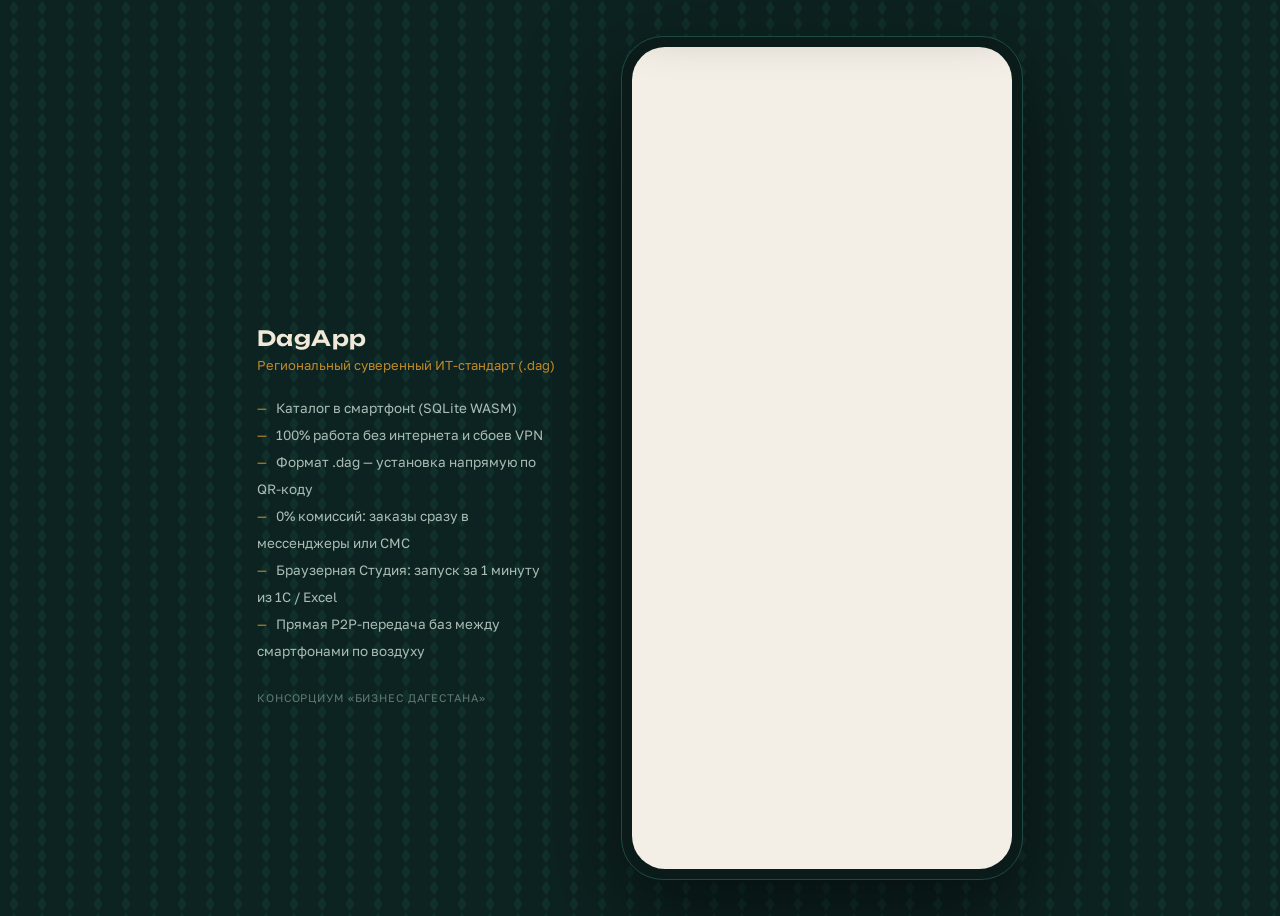
==== commit d4bda7c0: "Add files via upload" ====
--- a/index.html
+++ b/index.html
@@ -1 +1 @@
-<!DOCTYPE html><html lang=ru><head><meta charset=UTF-8><meta name=viewport content="width=device-width,initial-scale=1,viewport-fit=cover"><meta name=theme-color content=#123736><title>DagApp · Офлайн Приложения</title><link rel=preconnect href=https://fonts.googleapis.com><link rel=preconnect href=https://fonts.gstatic.com crossorigin><link href="https://fonts.googleapis.com/css2?family=Unbounded:wght@500;600;700&family=Golos+Text:wght@400;500;600&display=swap" rel=stylesheet><style>*{box-sizing:border-box;margin:0;padding:0}body,html{height:100%}body{font-family:'Golos Text',system-ui,sans-serif;color:#1c2a26;background:#0d2321;-webkit-font-smoothing:antialiased;background-image:url("data:image/svg+xml,%3Csvg xmlns='http://www.w3.org/2000/svg' width='28' height='16'%3E%3Cpath d='M14 1 18.5 8 14 15 9.5 8Z' fill='%23174137' fill-opacity='.45'/%3E%3C/svg%3E")}button{font:inherit;color:inherit;background:0 0;border:none;cursor:pointer}input,select,textarea{font:inherit;color:inherit}.ic{width:20px;height:20px;flex:none;fill:none;stroke:currentColor;stroke-width:1.7;stroke-linecap:round;stroke-linejoin:round;vertical-align:-4px}.ic.s{width:16px;height:16px}.ic.xs{width:14px;height:14px}.stage{min-height:100dvh;display:flex;align-items:center;justify-content:center;gap:64px;padding:36px}.stage-brand{max-width:300px;color:#8fa79f}.stage-brand .crest{width:86px;height:86px;margin-bottom:22px}.stage-brand h2{font-family:Unbounded;font-weight:600;font-size:21px;color:#f0e9d8;letter-spacing:.02em;margin-bottom:6px}.stage-brand .sub{font-size:13px;color:#c08a28;margin-bottom:22px}.stage-brand ul{list-style:none;font-size:13.5px;line-height:2;color:#a9bdb5}.stage-brand li::before{content:"—";color:#c08a28;margin-right:9px}.stage-brand .foot{margin-top:26px;font-size:11px;color:#5f7a72;letter-spacing:.08em;text-transform:uppercase}.phone{width:402px;height:856px;max-height:calc(100dvh - 56px);border-radius:42px;padding:10px;background:#0a1b19;border:1px solid #1e4a44;box-shadow:0 34px 90px rgba(0,0,0,.55);flex:none}#app{position:relative;height:100%;border-radius:33px;overflow:hidden;display:flex;flex-direction:column;background:var(--bg);transition:background .35s}@media (max-width:1080px){.stage-brand{display:none}}@media (max-width:560px){.stage{padding:0}.phone{width:100%;height:100dvh;max-height:none;border-radius:0;padding:0;border:none;box-shadow:none}#app{border-radius:0}}#app[data-theme=teal_gold]{--hd:#123736;--hd-ink:#F2ECDC;--hd-sub:#9DB8AF;--hd-line:rgba(255,255,255,.14);--accent:#C08A28;--accent-ink:#231607;--bg:#F3EFE6;--surface:#fffdf7;--ink:#1C2A26;--muted:#71807A;--line:#E4DFD2;--chip:#fffdf7;--accent-dim:#a85a2a;--accent-glow:rgba(255,138,61,0.35)}#app[data-theme=dark_amber]{--hd:#0E1318;--hd-ink:#F5F3EF;--hd-sub:#8E9BAE;--hd-line:rgba(255,255,255,.12);--accent:#E58C43;--accent-ink:#1A0D02;--bg:#141920;--surface:#1D242E;--ink:#F1F3F5;--muted:#8B97A8;--line:#2B3543;--chip:#252E3B;--accent-dim:#964b18;--accent-glow:rgba(229,140,67,0.35)}#app[data-theme=clean_white]{--hd:#FFFFFF;--hd-ink:#111827;--hd-sub:#6B7280;--hd-line:#E5E7EB;--accent:#2563EB;--accent-ink:#FFFFFF;--bg:#F9FAFB;--surface:#FFFFFF;--ink:#111827;--muted:#6B7280;--line:#E5E7EB;--chip:#F3F4F6;--accent-dim:#1d4ed8;--accent-glow:rgba(37,99,235,0.35)}#app[data-theme=stone_nord]{--hd:#2D251E;--hd-ink:#FAF5ED;--hd-sub:#A89B8C;--hd-line:rgba(255,255,255,.14);--accent:#C45A33;--accent-ink:#FFFFFF;--bg:#F5EFEB;--surface:#FFFFFF;--ink:#2A2018;--muted:#827364;--line:#E3D8CE;--chip:#EAE1D7;--accent-dim:#8b3b1e;--accent-glow:rgba(196,90,51,0.35)}.scr{position:absolute;inset:0;display:flex;flex-direction:column;opacity:0;pointer-events:none;transform:translateY(10px);transition:opacity .3s,transform .3s}.scr.on{opacity:1;pointer-events:auto;transform:none}#scr-connect{background:#123736;color:#ede6d2;padding:30px 22px;overflow-y:auto}.crest-wrap{display:flex;flex-direction:column;align-items:center;text-align:center;margin:14px 0 26px}.crest-wrap .crest{width:92px;height:92px}.crest-wrap h1{font-family:Unbounded;font-weight:600;font-size:22px;color:#f0e9d8;margin-top:16px;letter-spacing:.02em}.crest-wrap .tag{font-size:12px;color:#c08a28;letter-spacing:.14em;text-transform:uppercase;margin-top:7px}.crest-wrap p{font-size:13px;color:#9db8af;margin-top:12px;line-height:1.55;max-width:290px}.dom-row{display:flex;align-items:center;background:rgba(255,255,255,.06);border:1px solid rgba(192,138,40,.28);border-radius:14px;padding:10px 12px;margin-top:12px;transition:.18s}.dom-row:active{transform:scale(.985);background:rgba(255,255,255,.11)}.dom-row .mini{width:44px;height:44px;flex:none;margin-right:12px}.dom-row b{display:block;font-size:14px;font-weight:600;color:#f0e9d8}.dom-row span{display:block;font-size:11.5px;color:#9db8af;margin-top:2px}.dom-row .cnt{margin-left:auto;font-size:11.5px;color:#c08a28;white-space:nowrap}.dom-label{font-size:11px;letter-spacing:.12em;text-transform:uppercase;color:#7e9c92;margin-top:26px;margin-bottom:2px}.sub-input{display:flex;align-items:center;background:rgba(255,255,255,.07);border:1px solid rgba(192,138,40,.35);border-radius:13px;padding:0 14px;height:50px;margin-top:8px}.sub-input input{flex:1;min-width:0;background:0 0;border:none;outline:0;color:#f0e9d8;font-size:15px;font-weight:500}.sub-input input::placeholder{color:#6e8d84}.sub-input .zone{font-size:14px;color:#c08a28;white-space:nowrap}.sub-input .go{width:38px;height:38px;border-radius:10px;background:#c08a28;color:#231607;display:flex;align-items:center;justify-content:center;margin-left:10px}.sub-err{font-size:12px;color:#e8a65b;margin-top:7px;min-height:16px}.connect-foot{margin-top:auto;padding-top:26px;text-align:center;font-size:11px;color:#5f7a72}.orn-deco{height:5px;background:#c08a28;margin:4px 40px 0;-webkit-mask:url("data:image/svg+xml,%3Csvg xmlns='http://www.w3.org/2000/svg' width='10' height='6'%3E%3Cpath d='M5 0 7.2 3 5 6 2.8 3Z' fill='black'/%3E%3C/svg%3E") repeat-x center/10px 5px;mask:url("data:image/svg+xml,%3Csvg xmlns='http://www.w3.org/2000/svg' width='10' height='6'%3E%3Cpath d='M5 0 7.2 3 5 6 2.8 3Z' fill='black'/%3E%3C/svg%3E") repeat-x center/10px 5px}#scr-sync{background:#123736;color:#ede6d2;align-items:center;justify-content:center;padding:34px}.sync-card{width:100%;max-width:330px}.sync-card .mini{width:56px;height:56px;margin-bottom:18px}#sync-title{font-family:Unbounded;font-weight:600;font-size:17px;color:#f0e9d8}#sync-sub{font-size:12.5px;color:#c08a28;margin-top:5px;margin-bottom:22px}#synclog{display:flex;flex-direction:column;gap:11px}.srow{font-size:13px;color:#b9cbc3;display:flex;flex-direction:column;gap:5px;animation:fadein .3s}.srow .s-h{display:flex;justify-content:space-between;align-items:baseline;gap:12px}.srow .s-t{color:#c9d8d0}.srow .s-s{color:#c08a28;white-space:nowrap;font-size:12px}.pbar{height:4px;background:rgba(255,255,255,.12);border-radius:3px;overflow:hidden}.pbar i{display:block;height:100%;width:0;background:#c08a28;border-radius:3px;transition:width .1s linear}.pbytes{font-size:11px;color:#7e9c92;font-variant-numeric:tabular-nums}@keyframes fadein{from{opacity:0;transform:translateY(4px)}to{opacity:1}}#scr-main{background:var(--bg)}.hdr{background:var(--hd);color:var(--hd-ink);padding:12px 14px 10px;flex:none;transition:background .35s}.hdr-top{display:flex;align-items:center;gap:10px}.hdr .badge-svg{width:38px;height:38px;flex:none;display:flex;align-items:center;justify-content:center}.hdr-brand{min-width:0;flex:1}.hdr-brand h1{font-family:inherit;font-weight:800;font-size:15px;line-height:1.25;color:var(--hd-ink);white-space:nowrap;overflow:hidden;text-overflow:ellipsis;margin:0}.hdr-brand .dom{font-size:11px;color:var(--hd-sub);margin-top:2px;white-space:nowrap;overflow:hidden;text-overflow:ellipsis}.hdr-act{display:flex;align-items:center;gap:6px;flex:none}.hdr-meta{display:flex;align-items:center;gap:6px;font-size:10.5px;color:var(--hd-sub);margin-top:8px;opacity:.9}.hdr-meta .dot{width:6px;height:6px;border-radius:50%;background:#3da968;flex:none}.store-quick-actions{display:grid;grid-template-columns:repeat(4,1fr);gap:8px;margin-bottom:12px}.quick-action-btn{background:#fff;border:1px solid var(--line);border-radius:12px;padding:8px 4px;display:flex;flex-direction:column;align-items:center;gap:4px;color:#1c2a26;text-decoration:none;font-size:10px;font-weight:700;cursor:pointer;box-shadow:0 1px 4px rgba(0,0,0,.06);transition:transform .1s,border-color .15s}.quick-action-btn i{font-size:15px;color:var(--accent)}.quick-action-btn:active{transform:scale(.96);border-color:var(--accent)}.rbtn{width:38px;height:38px;border-radius:11px;background:rgba(255,255,255,.1);display:flex;align-items:center;justify-content:center;color:var(--hd-ink);transition:.18s;position:relative}#app[data-theme=clean_white] .rbtn,#app[data-theme=stone_nord] .rbtn{background:rgba(0,0,0,.06)}.rbtn:active{transform:scale(.92)}.rbtn.warn{background:var(--accent);color:var(--accent-ink)}.rbtn.spin .ic{animation:rot .8s linear infinite}@keyframes rot{to{transform:rotate(360deg)}}.hdr-meta{display:flex;align-items:center;gap:7px;font-size:11px;color:var(--hd-sub);margin-top:11px}.hdr-meta .dot{width:7px;height:7px;border-radius:50%;background:#3da968;flex:none}#app.off .hdr-meta .dot{background:#d89a3e}.ornament{height:5px;background:var(--accent);flex:none;-webkit-mask:url("data:image/svg+xml,%3Csvg xmlns='http://www.w3.org/2000/svg' width='10' height='6'%3E%3Cpath d='M5 0 7.2 3 5 6 2.8 3Z' fill='black'/%3E%3C/svg%3E") repeat-x center/10px 5px;mask:url("data:image/svg+xml,%3Csvg xmlns='http://www.w3.org/2000/svg' width='10' height='6'%3E%3Cpath d='M5 0 7.2 3 5 6 2.8 3Z' fill='black'/%3E%3C/svg%3E") repeat-x center/10px 5px}#netbar{display:none;align-items:center;gap:9px;background:#4a3a17;color:#f2d9a6;font-size:12px;padding:8px 16px;flex:none}#app.off #netbar{display:flex}#view{flex:1;overflow-y:auto;overscroll-behavior:contain;scrollbar-width:thin}#view::-webkit-scrollbar{width:0}.tabbar{flex:none;display:flex;background:var(--surface);border-top:1px solid var(--line);padding:7px 6px calc(9px + env(safe-area-inset-bottom))}.tb{flex:1;display:flex;flex-direction:column;align-items:center;gap:4px;padding:6px 0;color:var(--muted);font-size:10px;font-weight:500;position:relative;border-radius:10px;transition:.15s}.tb .ic{width:21px;height:21px}.tb.on{color:var(--ink)}.tb.on .ic{color:var(--accent)}.tb .n{position:absolute;top:1px;left:calc(50% + 8px);min-width:16px;height:16px;padding:0 4px;border-radius:8px;background:var(--accent);color:var(--accent-ink);font-size:10px;font-weight:600;display:flex;align-items:center;justify-content:center}.pad{padding:14px 14px 26px}.searchbar{display:flex;align-items:center;gap:9px;background:var(--surface);border:1px solid var(--line);border-radius:13px;height:46px;padding:0 13px}.searchbar .ic{color:var(--muted)}.searchbar input{flex:1;min-width:0;border:none;outline:0;background:0 0;font-size:14.5px}.searchbar input::placeholder{color:var(--muted)}.chips{display:flex;gap:7px;overflow-x:auto;padding:11px 2px 2px;scrollbar-width:none}.chips::-webkit-scrollbar{display:none}.chip{flex:none;height:32px;padding:0 13px;border-radius:16px;background:var(--chip);color:var(--ink);font-size:12.5px;font-weight:500;display:flex;align-items:center;gap:6px;transition:.15s}.chip b{font-weight:600;color:var(--muted);font-size:11px}.chip.on{background:var(--hd);color:var(--hd-ink)}.chip.on b{color:var(--hd-sub)}.toolbar{display:flex;align-items:center;gap:8px;margin-top:11px;position:relative}.pill{height:36px;padding:0 12px;border-radius:11px;border:1px solid var(--line);background:var(--surface);font-size:12.5px;font-weight:500;display:flex;align-items:center;gap:6px;transition:.15s}.pill:active{transform:scale(.96)}.pill.on{border-color:var(--accent);color:var(--accent)}.pill .n{min-width:16px;height:16px;padding:0 4px;border-radius:8px;background:var(--accent);color:var(--accent-ink);font-size:10px;font-weight:600;display:flex;align-items:center;justify-content:center}.seg{margin-left:auto;display:flex;background:var(--surface);border:1px solid var(--line);border-radius:11px;overflow:hidden}.seg button{width:40px;height:34px;display:flex;align-items:center;justify-content:center;color:var(--muted)}.seg button.on{background:var(--hd);color:var(--hd-ink)}.dropdown{position:absolute;top:42px;left:0;background:var(--surface);border:1px solid var(--line);border-radius:13px;box-shadow:0 14px 34px rgba(15,25,22,.16);padding:6px;min-width:170px;z-index:20;display:none}.dropdown.on{display:block;animation:fadein .15s}.dropdown button{width:100%;text-align:left;padding:10px 12px;border-radius:9px;font-size:13px;display:flex;align-items:center;gap:8px}.dropdown button:hover{background:var(--chip)}.dropdown button.on{color:var(--accent);font-weight:600}.fpanel{display:none;background:var(--surface);border:1px solid var(--line);border-radius:14px;padding:14px;margin-top:10px}.fpanel.on{display:block;animation:fadein .2s}.frow{display:flex;gap:9px;margin-bottom:10px}.frow .field{flex:1}.field{display:flex;flex-direction:column;gap:5px}.field label{font-size:11px;letter-spacing:.06em;text-transform:uppercase;color:var(--muted);font-weight:500}.field input,.field select,.field textarea{height:42px;border:1px solid var(--line);border-radius:11px;background:var(--bg);padding:0 11px;outline:0;font-size:14px;width:100%}.field textarea{height:auto;padding:10px 11px;resize:vertical;line-height:1.5}.field input:focus,.field select:focus,.field textarea:focus{border-color:var(--accent)}.fcheck{display:flex;align-items:center;gap:9px;font-size:13.5px;padding:4px 0 12px;color:var(--ink)}.fcheck input{width:17px;height:17px;accent-color:var(--accent)}.fbtns{display:flex;gap:9px}.fbtns .btn{flex:1;height:42px}.flist{margin-top:13px}.statline{font-size:12px;color:var(--muted);margin:11px 2px 0}.card{display:flex;gap:12px;background:var(--surface);border:1px solid var(--line);border-radius:15px;padding:11px;margin-bottom:10px;transition:.15s}.card:active{transform:scale(.985)}.card.top{border-color:var(--accent);box-shadow:inset 3px 0 0 var(--accent)}.card .thumb{width:92px;height:92px;border-radius:11px;overflow:hidden;flex:none;position:relative}.card .thumb .prev,.card .thumb img{width:100%;height:100%;object-fit:cover;display:flex}.card-add-btn{width:32px;height:32px;border-radius:9px;background:var(--chip);border:1px solid var(--line);color:var(--ink);display:inline-flex;align-items:center;justify-content:center;gap:2px;cursor:pointer;transition:transform .1s,background .15s;font-family:inherit;font-size:11px;font-weight:700;flex:none}.card-add-btn:active,.insta-btn:active,.tadd:active{transform:scale(.92)}.card-add-btn.in-cart,.insta-btn.in-cart,.tadd.in-cart{background:#164a3c!important;color:#fff!important;border-color:var(--accent)!important}.card-add-btn.in-cart .ic,.insta-btn.in-cart .ic,.tadd.in-cart .ic{color:var(--accent)}.insta-btn.tg{color:#2aabee}#app{--dm-card-radius:15px;--dm-card-gap:12px;--dm-card-pad:11px;--dm-thumb-size:92px;--dm-thumb-height:158px;--dm-title-size:14.5px;--dm-price-size:15px;--dm-card-bg:var(--surface)}#app[data-card-size=small]{--dm-card-radius:12px;--dm-card-gap:9px;--dm-card-pad:8px;--dm-thumb-size:76px;--dm-thumb-height:132px;--dm-title-size:13px;--dm-price-size:13.5px}#app[data-card-size=medium]{--dm-card-radius:15px;--dm-card-gap:12px;--dm-card-pad:11px;--dm-thumb-size:92px;--dm-thumb-height:158px;--dm-title-size:14.5px;--dm-price-size:15px}#app[data-card-size=large]{--dm-card-radius:18px;--dm-card-gap:14px;--dm-card-pad:14px;--dm-thumb-size:112px;--dm-thumb-height:190px;--dm-title-size:15.5px;--dm-price-size:16px}#app[data-density=compact]{--dm-card-gap:8px;--dm-card-pad:8px}#app[data-density=comfortable]{--dm-card-gap:12px;--dm-card-pad:11px}#app[data-density=spacious]{--dm-card-gap:15px;--dm-card-pad:14px}#app[data-image-ratio=square] .card .thumb{aspect-ratio:1/1;height:auto}#app[data-image-ratio=landscape] .card .thumb{aspect-ratio:4/3;height:auto}#app[data-image-ratio=portrait] .card .thumb{aspect-ratio:4/5;height:auto}#app[data-image-ratio=wide] .card .thumb{aspect-ratio:16/9;height:auto}#app .card{border-radius:var(--dm-radius);padding:var(--dm-card-pad);gap:var(--dm-card-gap)}#app .card .thumb{width:var(--dm-thumb-size);aspect-ratio:var(--dm-image-ratio);height:auto}#app .card-b h3{font-size:var(--dm-title-size)}#app .cprice{font-size:var(--dm-price-size)}#app[data-card-style=classic] .card{border:1px solid var(--line);box-shadow:none}#app[data-card-style=elevated] .card{border-color:transparent;box-shadow:0 6px 22px rgba(15,25,22,.09)}#app[data-card-style=soft] .card{border-color:transparent;background:var(--chip)}#app[data-card-style=accent] .card{border:1.5px solid var(--accent)}#app[data-card-style=soft] .card{border-color:transparent;background:var(--chip)}#app[data-card-style=soft] .card .thumb{border-radius:calc(var(--dm-card-radius) + 1px)}#app[data-card-style=bordered] .card{border:1.5px solid var(--accent);box-shadow:none}#app[data-card-style=bordered] .card.top{box-shadow:none}.design-editor{display:flex;flex-direction:column;gap:18px;padding-bottom:8px}.design-hero{padding:4px 0 2px}.design-hero h3{margin-bottom:5px;font-size:18px}.design-hero p{margin:0;font-size:12.5px;color:var(--muted);line-height:1.5}.design-section{border-top:1px solid var(--line);padding-top:15px}.design-section-title{font-size:10.5px;font-weight:800;letter-spacing:.1em;text-transform:uppercase;color:var(--muted);margin-bottom:10px}.design-options{display:grid;grid-template-columns:repeat(2,1fr);gap:8px}.design-option{display:flex;flex-direction:column;align-items:flex-start;gap:7px;border:1px solid var(--line);background:var(--surface);border-radius:13px;padding:10px;text-align:left;transition:.18s}.design-option:active{transform:scale(.98)}.design-option.on{border-color:var(--accent);box-shadow:inset 0 0 0 1px var(--accent)}.design-option b{font-size:12.5px}.design-option span{font-size:10.5px;color:var(--muted);line-height:1.35}.design-option-preview{width:100%;height:48px;border-radius:9px;background:var(--chip);position:relative;overflow:hidden}.design-option-preview .d-thumb{position:absolute;left:7px;top:7px;bottom:7px;width:34px;border-radius:7px;background:linear-gradient(135deg,var(--accent),var(--hd))}.design-option-preview .d-lines{position:absolute;left:49px;right:8px;top:11px}.design-option-preview .d-lines i{display:block;height:5px;border-radius:5px;background:var(--line);margin-bottom:5px}.design-option-preview .d-lines i:first-child{width:75%;background:var(--ink);opacity:.75}.design-option-preview .d-lines i:last-child{width:42%}.design-color-row{display:flex;align-items:center;gap:10px}.design-color-input{width:48px!important;height:42px!important;padding:3px!important;border-radius:11px!important;cursor:pointer}.design-color-value{flex:1;height:42px;display:flex;align-items:center;padding:0 11px;border:1px solid var(--line);border-radius:11px;background:var(--bg);font-family:ui-monospace,monospace;font-size:12px}.design-preview{border:1px solid var(--line);background:var(--bg);border-radius:15px;padding:10px}.design-preview-head{display:flex;justify-content:space-between;align-items:center;gap:8px;margin-bottom:9px}.design-preview-head b{font-size:11px}.design-preview-head span{font-size:10px;color:var(--muted)}.design-mini-card{display:flex;gap:9px;background:var(--surface);border:1px solid var(--line);border-radius:var(--dm-card-radius);padding:var(--dm-card-pad)}.design-mini-thumb{width:var(--dm-thumb-size);min-width:48px;aspect-ratio:1/1;border-radius:calc(var(--dm-card-radius) - 4px);background:linear-gradient(135deg,var(--accent),var(--hd))}.design-mini-body{min-width:0;flex:1}.design-mini-body strong{display:block;font-size:var(--dm-title-size);line-height:1.25;margin-bottom:8px}.design-mini-body div{font-family:Unbounded;font-size:var(--dm-price-size)}.design-actions{display:flex;gap:8px}.design-actions .btn{flex:1;height:43px}.card.big{flex-direction:column;padding:0;overflow:hidden}.card.big .thumb{width:100%;height:158px;border-radius:0}.badge-top{position:absolute;top:8px;left:8px;background:var(--accent);color:var(--accent-ink);font-size:10px;font-weight:700;letter-spacing:.08em;padding:4px 8px;border-radius:7px}.card-b{flex:1;min-width:0;display:flex;flex-direction:column;padding:2px 0}.card-b.big{padding:12px 13px}.cmeta{font-size:11px;color:var(--muted);display:flex;gap:5px;align-items:center;flex-wrap:wrap}.card-b h3{font-size:14.5px;font-weight:600;line-height:1.32;margin:4px 0 auto;display:-webkit-box;-webkit-line-clamp:3;-webkit-box-orient:vertical;overflow:hidden}.cprice{font-family:Unbounded;font-weight:600;font-size:15px;letter-spacing:.01em;margin-top:5px}.cprice .u{font-family:'Golos Text';font-size:11px;font-weight:500;color:var(--muted);margin-left:4px}.cfoot{display:flex;align-items:center;margin-top:7px}.cfoot .t{font-size:11px;color:var(--muted);display:flex;align-items:center;gap:4px}.favbtn{margin-left:auto;width:32px;height:32px;border-radius:9px;display:flex;align-items:center;justify-content:center;color:var(--muted)}.favbtn.on{color:var(--accent)}.favbtn.on .ic{fill:var(--accent)}.prev{background:#e9e0cb;align-items:center;justify-content:center;font-family:Unbounded;font-weight:600;font-size:14px;color:rgba(30,40,36,.4)}.thead{display:flex;font-size:10.5px;letter-spacing:.09em;text-transform:uppercase;color:var(--muted);padding:13px 4px 8px;gap:8px}.trow{display:flex;align-items:center;gap:11px;background:var(--surface);border:1px solid var(--line);border-radius:13px;padding:9px 11px;margin-bottom:8px}.trow.top{border-color:var(--accent);box-shadow:inset 3px 0 0 var(--accent)}.trow .mini-th{width:42px;height:42px;border-radius:9px;overflow:hidden;flex:none}.trow .mini-th .prev,.trow .mini-th img{width:100%;height:100%;object-fit:cover;display:flex}.trow .t-main{flex:1;min-width:0;cursor:pointer}.trow b{display:block;font-size:13.5px;font-weight:600;white-space:nowrap;overflow:hidden;text-overflow:ellipsis}.trow .t-sub{font-size:11px;color:var(--muted);margin-top:2px;white-space:nowrap;overflow:hidden;text-overflow:ellipsis}.trow .t-price{font-family:Unbounded;font-weight:600;font-size:13px;text-align:right;white-space:nowrap}.trow .t-price .u{font-family:'Golos Text';font-size:10.5px;color:var(--muted);font-weight:500}.tadd{width:34px;height:34px;border-radius:10px;background:var(--accent);color:var(--accent-ink);display:flex;align-items:center;justify-content:center;flex:none}.tadd:active{transform:scale(.9)}.pager{text-align:center;margin-top:14px}.pager .cnt{font-size:12px;color:var(--muted);display:block;margin-bottom:10px}.btn{height:46px;border-radius:12px;font-weight:600;font-size:14.5px;display:flex;align-items:center;justify-content:center;gap:8px;transition:.15s;width:100%}.btn:active{transform:scale(.98)}.btn-acc{background:var(--accent);color:var(--accent-ink)}.btn-dark{background:var(--hd);color:var(--hd-ink)}.btn-line{border:1.5px solid var(--line);background:var(--surface);color:var(--ink)}.btn-wa{background:#1e9e52;color:#fff}.btn-tg{background:#2aabee;color:#fff}.btn-danger{background:#b3392b;color:#fff}.empty{text-align:center;padding:56px 20px;color:var(--muted)}.empty .ic{width:42px;height:42px;stroke-width:1.3;margin-bottom:14px;color:var(--line)}.empty b{display:block;color:var(--ink);font-size:15px;margin-bottom:6px}.empty p{font-size:13px;line-height:1.55}mark{background:0 0;color:var(--accent);font-weight:700}#sheet{position:absolute;inset:0;z-index:60;pointer-events:none}#sheet.on{pointer-events:auto}.sheet-ov{position:absolute;inset:0;background:rgba(9,19,17,.48);opacity:0;transition:.3s}#sheet.on .sheet-ov{opacity:1}.sheet{position:absolute;left:0;right:0;bottom:0;max-height:90%;transform:translateY(104%);transition:transform .34s cubic-bezier(.32,.72,.28,1);background:var(--surface);border-radius:22px 22px 0 0;display:flex;flex-direction:column}#sheet.on .sheet{transform:none}.grab{width:40px;height:4px;border-radius:3px;background:var(--line);margin:10px auto 0;flex:none}.sheet-in{overflow-y:auto;padding:0 17px 26px;scrollbar-width:thin;overscroll-behavior-y:contain}.gal{position:relative;height:auto;border-radius:15px;overflow:hidden;margin-top:10px;background:var(--chip)}.gal img{width:100%;height:100%;object-fit:contain;max-height:340px}.gal .prev{width:100%;height:100%;flex-direction:column;gap:10px;font-size:22px}.gal .prev small{font-family:'Golos Text';font-size:11.5px;color:rgba(30,40,36,.5);max-width:210px;text-align:center;line-height:1.45}.gal .garr{position:absolute;top:50%;transform:translateY(-50%);width:34px;height:34px;border-radius:50%;background:rgba(12,25,22,.55);color:#fff;display:flex;align-items:center;justify-content:center}.gal .gl{left:9px}.gal .gr{right:9px}.gal .gnum{position:absolute;bottom:9px;right:9px;background:rgba(12,25,22,.55);color:#fff;font-size:11px;padding:4px 9px;border-radius:8px}.sh-badges{display:flex;gap:7px;margin-top:14px}.sh-cat{font-size:11px;font-weight:600;letter-spacing:.07em;text-transform:uppercase;color:var(--accent)}.sh-top{font-size:10px;font-weight:700;letter-spacing:.08em;background:var(--accent);color:var(--accent-ink);padding:3px 8px;border-radius:6px}.sheet-in h2{font-size:19px;font-weight:600;line-height:1.3;margin-top:7px}.sh-price{font-family:Unbounded;font-weight:700;font-size:23px;margin-top:9px}.sh-price .u{font-family:'Golos Text';font-size:13px;font-weight:500;color:var(--muted)}.sh-price .deal{font-family:'Golos Text';font-size:14px;color:var(--muted);font-weight:500}.c-actions{display:inline-flex;gap:8px;margin-top:15px}.cbtn{flex:1;height:40px;width:40px;border-radius:12px;font-size:12.5px;font-weight:600;display:flex;align-items:center;justify-content:center;gap:6px;text-decoration:none;min-width:0}.cbtn .ic{width:17px;height:17px}.c-actions2{display:flex;gap:8px;margin-top:8px}.c-actions2 .btn{height:42px;font-size:13.5px}.c-actions2 .btn.onfav{border-color:var(--accent);color:var(--accent)}.kv-grid{display:grid;grid-template-columns:1fr 1fr;gap:8px;margin-top:15px}.kv{background:var(--bg);border:1px solid var(--line);border-radius:11px;padding:9px 11px}.kv span{display:block;font-size:10.5px;letter-spacing:.05em;text-transform:uppercase;color:var(--muted)}.kv b{display:block;font-size:13.5px;margin-top:3px;font-weight:600}.sh-desc{font-size:14px;line-height:1.6;color:var(--ink);margin-top:15px}.sh-foot{font-size:11.5px;color:var(--muted);margin-top:18px;padding-top:13px;border-top:1px dashed var(--line)}.sh-title-s{font-size:11px;letter-spacing:.1em;text-transform:uppercase;color:var(--muted);font-weight:600;margin-top:17px}.h-page{font-family:Unbounded;font-weight:600;font-size:18px;padding:18px 16px 4px}.h-page small{display:block;font-family:'Golos Text';font-weight:500;font-size:12px;color:var(--muted);margin-top:6px;letter-spacing:.01em}.statgrid{display:flex;margin:13px 16px 0;background:var(--surface);border:1px solid var(--line);border-radius:14px;padding:13px 0}.statgrid>div{flex:1;text-align:center;border-right:1px solid var(--line)}.statgrid>div:last-child{border:none}.statgrid b{display:block;font-family:Unbounded;font-weight:600;font-size:16px}.statgrid span{display:block;font-size:10.5px;color:var(--muted);margin-top:4px;letter-spacing:.04em}.lrow{display:flex;align-items:center;gap:12px;background:var(--surface);border:1px solid var(--line);border-radius:14px;padding:13px 14px;margin:0 14px 9px;transition:.15s}.lrow:active{transform:scale(.985)}.lrow .l-main{flex:1;min-width:0}.lrow b{font-size:14px;font-weight:600}.lrow .bar{height:4px;border-radius:3px;background:var(--chip);margin-top:8px;overflow:hidden}.lrow .bar i{display:block;height:100%;background:var(--accent);border-radius:3px}.lrow .cnt{font-family:Unbounded;font-weight:600;font-size:14px;flex:none}.lrow .cnt small{font-family:'Golos Text';font-size:10px;color:var(--muted);font-weight:500;display:block;text-align:right}.erow{background:var(--surface);border:1px solid var(--line);border-radius:14px;padding:12px 13px;margin:0 14px 9px}.erow .e-top{display:flex;justify-content:space-between;gap:10px}.erow b{font-size:13.5px;font-weight:600;line-height:1.35}.erow .e-p{font-size:12px;color:var(--muted);margin-top:3px}.erow .e-bot{display:flex;align-items:center;margin-top:11px}.step{display:flex;align-items:center;gap:2px}.step button{width:32px;height:32px;border-radius:9px;background:var(--chip);display:flex;align-items:center;justify-content:center}.step button:active{transform:scale(.9)}.step b{width:40px;text-align:center;font-family:Unbounded;font-weight:600;font-size:14px}.erow .e-sum{margin-left:auto;font-family:Unbounded;font-weight:600;font-size:14px}.etotal{display:flex;justify-content:space-between;align-items:baseline;margin:16px 16px 0;padding:15px 16px;background:var(--hd);color:var(--hd-ink);border-radius:15px}.etotal span{font-size:12.5px;opacity:.75}.etotal b{font-family:Unbounded;font-weight:700;font-size:20px}.eprev{margin:12px 14px 0;background:var(--hd);color:var(--hd-ink);border-radius:14px;padding:14px 15px;font-size:12.5px;line-height:1.6;white-space:pre-wrap;word-break:break-word;overflow-x:hidden}.eprev .cap{font-size:10px;letter-spacing:.12em;text-transform:uppercase;opacity:.6;display:block;margin-bottom:8px}.ebtns{display:flex;flex-direction:column;gap:9px;margin:13px 14px 0}.block{background:var(--surface);border:1px solid var(--line);border-radius:15px;padding:4px 14px;margin:13px 14px 0}.block-t{font-size:11px;letter-spacing:.11em;text-transform:uppercase;color:var(--muted);font-weight:600;padding:13px 0 4px}.brow{display:flex;align-items:center;gap:10px;padding:11px 0;border-bottom:1px solid var(--line);font-size:13.5px}.brow:last-child{border-bottom:none}.brow .bi{color:var(--muted);display:flex}.brow .b-main{flex:1;min-width:0}.brow .b-main small{display:block;font-size:11px;color:var(--muted);margin-top:2px}.brow b{font-weight:600}.brow .b-v{color:var(--muted);font-size:12.5px;text-align:right}.switch{width:44px;height:26px;border-radius:14px;background:var(--chip);position:relative;flex:none;transition:.2s}.switch::after{content:"";position:absolute;top:3px;left:3px;width:20px;height:20px;border-radius:50%;background:#fff;box-shadow:0 1px 4px rgba(0,0,0,.25);transition:.2s}.switch.on{background:var(--accent)}.switch.on::after{left:21px}.btn-sm{height:38px;border-radius:11px;font-size:13px;padding:0 15px;width:auto;display:inline-flex}.t-row{display:flex;align-items:center;gap:11px;padding:11px 0;border-bottom:1px solid var(--line);cursor:pointer}.t-row:last-child{border-bottom:none}.t-row .mini{width:40px;height:40px;flex:none}.t-row .tr-main{flex:1;min-width:0}.t-row b{font-size:13.5px;font-weight:600;display:block}.t-row span{font-size:11px;color:var(--muted)}.t-row .now{font-size:10.5px;font-weight:600;color:var(--accent);letter-spacing:.06em;text-transform:uppercase}.did{font-family:ui-monospace,Menlo,monospace;font-size:12px;background:var(--bg);border:1px solid var(--line);border-radius:10px;padding:9px 11px;margin:10px 0 12px;word-break:break-all}.adm-hdr{background:var(--hd);color:var(--hd-ink);padding:16px 16px 13px;flex:none;display:flex;align-items:center;gap:12px;margin-top:40px}.adm-hdr h2{font-family:Unbounded;font-size:15px;font-weight:600;flex:1}.adm-tabs{display:flex;gap:7px;padding:12px 14px 2px;flex:none}.atab{flex:none;height:34px;padding:0 13px;border-radius:17px;background:var(--chip);font-size:12.5px;font-weight:500;display:flex;align-items:center;gap:6px}.atab.on{background:var(--hd);color:var(--hd-ink)}.arow{display:flex;align-items:center;gap:10px;background:var(--surface);border:1px solid var(--line);border-radius:13px;padding:10px 11px;margin:0 14px 8px}.arow .a-main{flex:1;min-width:0}.arow b{display:block;font-size:13px;font-weight:600;white-space:nowrap;overflow:hidden;text-overflow:ellipsis}.arow .a-sub{font-size:11px;color:var(--muted);margin-top:2px}.arow .a-sub .st{color:#b3392b;font-weight:600}.arow .a-acts{display:flex;gap:6px}.abtn{width:32px;height:32px;border-radius:9px;border:1px solid var(--line);display:flex;align-items:center;justify-content:center;color:var(--muted)}.abtn.on{background:var(--accent);border-color:var(--accent);color:var(--accent-ink)}.abtn.ok{border-color:#3da968;color:#3da968}.abtn.no{border-color:#b3392b;color:#b3392b}.form-wrap{padding:12px 14px 30px}#modal{position:absolute;inset:0;z-index:100001;display:none;align-items:flex-end;justify-content:center}#modal.on{display:flex}.m-ov{position:absolute;inset:0;background:rgba(9,19,17,.5)}.m-card{position:relative;width:100%;background:var(--surface);border-radius:20px 20px 0 0;padding:20px 18px calc(20px + env(safe-area-inset-bottom));animation:mup .28s cubic-bezier(.32,.72,.28,1);max-height:86%;overflow-y:auto}.m-card::before{content:"";display:block;width:38px;height:4.5px;border-radius:99px;background:var(--line-strong,#ccc);margin:0 auto 12px;opacity:.8}@keyframes mup{from{transform:translateY(40px);opacity:0}}.m-card h3{font-size:16.5px;font-weight:600;margin-bottom:7px}.m-card p{font-size:13.5px;color:var(--muted);line-height:1.55}.m-btns{display:flex;gap:9px;margin-top:17px}.m-btns .btn{flex:1;height:44px;font-size:14px}.m-close{position:absolute;top:14px;right:14px;width:32px;height:32px;border-radius:9px;display:flex;align-items:center;justify-content:center;color:var(--muted)}.pindots{display:flex;gap:12px;justify-content:center;margin:20px 0 6px}.pindots span{width:16px;height:16px;border-radius:50%;border:1.5px solid var(--line);background:var(--bg)}.pindots span.f{background:var(--accent);border-color:var(--accent)}.pinzone{position:relative;margin-top:14px}.pinzone input{position:absolute;inset:0;opacity:0;font-size:16px}.pinhint{text-align:center;font-size:12px;color:var(--muted);margin-top:8px}#toasts{position:absolute;left:0;right:0;bottom:78px;z-index:90;display:flex;flex-direction:column;align-items:center;gap:8px;pointer-events:none;padding:0 16px}.toast{pointer-events:auto;display:flex;align-items:center;gap:9px;background:#152723;color:#ede6d2;font-size:13px;padding:11px 15px;border-radius:13px;box-shadow:0 10px 30px rgba(0,0,0,.35);animation:fadein .2s;max-width:100%}.toast .ic{width:17px;height:17px;color:#c08a28;flex:none}.toast button{color:#c08a28;font-weight:600;font-size:13px;margin-left:6px;white-space:nowrap}.btn-scroll-top{position:absolute;right:16px;bottom:74px;width:42px;height:42px;border-radius:50%;background:var(--hd);color:var(--accent);border:1px solid var(--line);box-shadow:0 6px 20px rgba(0,0,0,.25);display:flex;align-items:center;justify-content:center;z-index:55;opacity:0;pointer-events:none;transform:translateY(12px) scale(.85);transition:opacity .25s cubic-bezier(.2, .8, .2, 1),transform .25s cubic-bezier(.2, .8, .2, 1);cursor:pointer}.btn-scroll-top.on{opacity:1;pointer-events:auto;transform:translateY(0) scale(1)}.btn-scroll-top:active{transform:scale(.9)}.btn-scroll-top .ic{width:20px;height:20px;stroke-width:2.2}.f-params-grid{display:grid;grid-template-columns:repeat(auto-fill,minmax(130px,1fr));gap:12px 10px;max-height:240px;overflow-y:auto;margin-bottom:14px;padding-right:6px;scrollbar-width:thin;scrollbar-color:var(--line) transparent}.f-params-grid::-webkit-scrollbar{width:5px}.f-params-grid::-webkit-scrollbar-thumb{background:var(--line);border-radius:3px}.f-params-grid .field{margin-bottom:0}.f-params-grid .field select{height:38px;font-size:13px}.store-discounts-section{padding:12px 14px 4px 0}.store-discounts-header{display:flex;justify-content:space-between;align-items:center;margin-bottom:8px}.store-discounts-title{font-size:11px;font-weight:800;text-transform:uppercase;letter-spacing:.06em;color:var(--muted);display:flex;align-items:center;gap:5px}.store-discounts-title i{color:var(--accent)}.store-discounts-slider{display:flex;gap:8px;overflow-x:auto;padding-bottom:6px;scrollbar-width:none;-webkit-overflow-scrolling:touch}.store-discounts-slider::-webkit-scrollbar{display:none}.store-discount-card{flex:0 0 auto;min-width:140px;background:var(--surface);border:1.5px solid var(--line);border-radius:13px;padding:9px 10px;display:flex;flex-direction:column;justify-content:space-between;gap:6px;cursor:pointer;transition:transform .15s,border-color .15s;box-shadow:0 2px 8px rgba(0,0,0,.03)}.store-discount-card:active{transform:scale(.96);border-color:var(--accent)}.sd-top{display:flex;align-items:center;justify-content:space-between;gap:4px}.sd-icon{font-size:16px}.sd-badge{background:var(--accent);color:var(--accent-ink);font-size:10px;font-weight:900;padding:2px 6px;border-radius:6px;font-family:monospace;letter-spacing:.02em}.sd-name{font-size:11.5px;font-weight:700;line-height:1.25;color:var(--ink);white-space:nowrap;overflow:hidden;text-overflow:ellipsis}.sd-sub{font-size:9.5px;color:var(--muted);display:flex;align-items:center;gap:3px}.cashier-active-bar{background:#27ae60;color:#fff;padding:7px 14px;font-size:11px;font-weight:800;display:none;justify-content:space-between;align-items:center;z-index:60;flex:none}.cashier-toggle-btn{background:rgba(255,255,255,.12);border:1px solid var(--hd-line);color:var(--hd-ink);padding:4px 8px;border-radius:8px;font-size:10px;font-weight:800;cursor:pointer;display:inline-flex;align-items:center;gap:4px;transition:.15s}.cashier-toggle-btn:active{transform:scale(.95);background:var(--accent);color:var(--accent-ink)}.store-quick-actions{display:grid;grid-template-columns:repeat(4,1fr);gap:6px;margin-top:10px}.quick-action-btn{border-radius:10px;padding:6px 4px;display:flex;flex-direction:column;align-items:center;background:var(--surface);border:1px solid var(--line);color:var(--ink);gap:3px;text-decoration:none;font-size:9.5px;font-weight:700;cursor:pointer}.quick-action-btn:active{background:rgba(255,255,255,.15)}.quick-action-btn i{font-size:12px;color:var(--accent)}.appstore-install-banner{background:linear-gradient(135deg,var(--hd),#081a17);color:var(--hd-ink);border:1.5px solid var(--accent);border-radius:16px;padding:14px;margin:12px 14px 4px;display:none;align-items:center;gap:12px;box-shadow:0 4px 16px rgba(0,0,0,.15)}.appstore-install-btn{background:var(--accent);color:var(--accent-ink);border:none;padding:8px 14px;border-radius:10px;font-size:11.5px;font-weight:800;cursor:pointer;white-space:nowrap}#pos-scanner-container{display:none;position:fixed;inset:0;background:rgba(0,0,0,.92);z-index:99999;flex-direction:column;align-items:center;justify-content:center}#pos-reader{width:min(300px,80vw)!important;height:min(300px,80vw)!important;background:#000;border-radius:20px;overflow:hidden;border:2px solid var(--accent)}#pos-reader video{width:100%!important;height:100%!important;object-fit:cover!important}@media print{body *{visibility:hidden!important}#printStickerArea,#printStickerArea *{visibility:visible!important}#printStickerArea{position:fixed;inset:0;background:#fff;display:flex!important}}#pos-scanner-container{display:none;position:fixed;inset:0;background:rgba(0,0,0,.94);z-index:99999;flex-direction:column;align-items:center;justify-content:center}#posManualInput{margin:0 0 0;background:#091513;border:1px solid rgba(255,255,255,.1);border-radius:12px;padding:10px 12px;font-family:ui-monospace,Menlo,monospace;font-size:10px;color:#27ae60;word-break:break-all;line-height:1.45}.studio-stage{display:none;animation:studioFadeIn .2s ease-out forwards}.studio-stage.active{display:block}@keyframes studioFadeIn{from{opacity:0;transform:translateY(4px)}to{opacity:1;transform:translateY(0)}}.studio-step{flex:1;min-width:0;border:none;background:0 0;padding:8px 4px;font-size:11px;font-weight:800;border-radius:8px;cursor:pointer;color:var(--muted);text-align:center;white-space:nowrap;transition:all .15s ease}.studio-step.active{background:var(--hd)!important;color:var(--hd-ink)!important;box-shadow:0 2px 8px rgba(0,0,0,.15)}.studio-step.done{color:#27ae60!important}.tablewrap{overflow-x:auto;border-radius:12px;border:1px solid var(--line);background:var(--surface);margin-bottom:12px;scrollbar-width:thin;-webkit-overflow-scrolling:touch}.tablewrap table{width:100%;border-collapse:collapse;font-size:12px}.tablewrap td,.tablewrap th{padding:10px 12px;border-bottom:1px solid var(--line);border-right:1px solid var(--line);white-space:nowrap;text-align:left}.tablewrap td:last-child,.tablewrap th:last-child{border-right:none}.tablewrap thead th{background:var(--chip);color:var(--ink);font-weight:800;text-transform:uppercase;font-size:10.5px;letter-spacing:.5px}.tablewrap tbody tr:hover{background:rgba(0,0,0,.02)}.tablewrap td{color:var(--ink);font-family:ui-monospace,Menlo,monospace;max-width:220px;overflow:hidden;text-overflow:ellipsis}.dropzone{border:2px dashed var(--line);border-radius:16px;padding:26px 14px;text-align:center;background:var(--surface);cursor:pointer;transition:border-color .2s,background .2s}.dropzone.drag,.dropzone:hover{border-color:var(--accent);background:var(--chip)}.filepill{display:inline-flex;align-items:center;gap:8px;background:var(--surface);border:1px solid var(--line);border-radius:10px;padding:8px 12px;font-family:monospace;font-size:11.5px;color:var(--ink);max-width:100%}.filepill .x{cursor:pointer;color:var(--muted);font-weight:700;padding:0 4px}.filepill .x:hover{color:#b3392b}.studio-tablewrap{overflow-x:auto;border-radius:12px;border:1px solid var(--line);background:var(--surface);scrollbar-width:thin;margin-bottom:10px}.studio-tablewrap table{width:100%;border-collapse:collapse;font-size:11.5px}.studio-tablewrap td,.studio-tablewrap th{padding:8px 10px;border-bottom:1px solid var(--line);border-right:1px solid var(--line);white-space:nowrap;text-align:left}.studio-tablewrap td:last-child,.studio-tablewrap th:last-child{border-right:none}.studio-tablewrap thead th{background:var(--chip);color:var(--muted);font-weight:700;text-transform:uppercase;font-size:10px;letter-spacing:.5px}.studio-tablewrap td{color:var(--ink);font-family:monospace;max-width:160px;overflow:hidden;text-overflow:ellipsis}select.mapsel{width:100%;min-width:130px;background:var(--bg);color:var(--ink);border:1.5px solid var(--line);border-radius:8px;padding:6px 8px;font-size:11.5px;font-weight:700;margin-top:6px;outline:0;cursor:pointer}select.mapsel:focus{border-color:var(--accent)}.statgrid,.studio-statgrid{display:grid;grid-template-columns:repeat(2,1fr);gap:8px;margin:12px 0}.statcard,.studio-statcard{border:1.5px solid var(--line);border-radius:14px;padding:12px 14px;background:var(--surface);text-align:left;box-shadow:0 2px 6px rgba(0,0,0,.02)}.statcard .val,.studio-statcard .val{font-family:Unbounded,monospace,sans-serif;font-size:18px;font-weight:800;color:var(--ink)}.statcard .lbl,.studio-statcard .lbl{font-size:10px;font-weight:700;color:var(--muted);text-transform:uppercase;margin-top:4px;letter-spacing:.5px}.statcard.good .val,.studio-statcard.good .val{color:#27ae60}.statcard.warn .val,.studio-statcard.warn .val{color:var(--accent)}.statcard.bad .val,.studio-statcard.bad .val{color:#b3392b}.studio-btn-row{display:flex;gap:10px;width:100%;margin-top:14px}.studio-btn-row .btn{height:46px;font-size:13.5px;font-weight:700;white-space:nowrap}.studio-btn-row .btn-back{width:100px;flex:none}.studio-btn-row .btn-next{flex:1;min-width:0}.studio-grid-header{outline:0;cursor:text;border-bottom:1.5px dashed var(--accent)!important;transition:background .15s ease,color .15s ease;user-select:text}.studio-grid-header:hover{background:rgba(200,149,47,.12)!important}.studio-grid-header:focus{background:#fff!important;color:#10251f!important;box-shadow:inset 0 0 0 2px var(--accent)!important;border-radius:4px}.studio-grid-cell{outline:0;min-width:80px;cursor:text;transition:background .15s ease,box-shadow .15s ease;padding:6px 8px!important}.studio-grid-cell:hover{background:rgba(200,149,47,.08)}.studio-grid-cell:focus{background:#fff!important;color:#10251f!important;box-shadow:inset 0 0 0 2px var(--accent)!important;border-radius:4px}.studio-del-row-btn{width:26px;height:26px;border-radius:6px;border:1px solid rgba(231,76,60,.25);background:rgba(231,76,60,.06);color:#e74c3c;display:inline-flex;align-items:center;justify-content:center;cursor:pointer;font-size:11px}.studio-del-row-btn:active{transform:scale(.9)}.buildlog{font-family:ui-monospace,Menlo,monospace;font-size:11px;background:#0d1615;color:#a9bdb5;border:1px solid var(--line);border-radius:10px;padding:10px;max-height:140px;overflow-y:auto;line-height:1.5}.buildlog .ln{margin-bottom:2px}.buildlog .ln.ok{color:#33d488;font-weight:600}.buildlog .ln.warn{color:var(--accent)}.buildlog .ln.err{color:#ff5c6c;font-weight:700}.buildlog .t{color:#5f7a72;margin-right:6px;font-size:10px}.resultcard{border:1.5px solid var(--line);border-radius:16px;padding:14px;background:var(--surface);display:flex;flex-direction:column;gap:12px;margin-bottom:10px;box-shadow:0 2px 8px rgba(0,0,0,.02)}.resultcard.public{border-color:#27ae60;box-shadow:0 4px 14px rgba(39,174,96,.12)}.resultcard .meta .name{font-family:inherit;font-weight:800;font-size:13.5px;color:var(--ink);word-break:break-word;line-height:1.35}.resultcard .meta .sub{font-size:11px;color:var(--muted);margin-top:4px;line-height:1.4}.resultcard-actions{display:flex;gap:8px;width:100%}.resultcard-actions .btn{height:42px;font-size:12.5px;white-space:nowrap}.resultcard-actions .btn-mount{flex:1.5;font-weight:800}.resultcard-actions .btn-dl{flex:1}.btn-primary{background:linear-gradient(180deg,var(--accent),var(--accent-dim));border-color:var(--accent-dim);color:#1a0f06;box-shadow:0 2px 14px -4px var(--accent-glow)}.badge{font-family:var(--mono);font-size:10px;padding:2px 7px;border-radius:20px;border:1px solid var(--border);color:var(--text-dim);text-transform:uppercase}.design-toggle-btn{background:rgba(36,129,204,.14);border:1px solid rgba(36,129,204,.38);color:var(--hd-ink);padding:4px 9px;border-radius:8px;font-size:10px;font-weight:800;cursor:pointer;display:inline-flex;align-items:center;gap:4px;transition:.18s;white-space:nowrap}.design-toggle-btn:hover{background:rgba(36,129,204,.24)}.design-toggle-btn:active{transform:scale(.95);background:var(--accent);color:var(--accent-ink)}#designDrawer{position:absolute;inset:0;z-index:150;pointer-events:none}#designDrawer.on{pointer-events:auto}.design-drawer-overlay{position:absolute;inset:0;background:rgba(8,18,17,.48);opacity:0;transition:opacity .25s ease}#designDrawer.on .design-drawer-overlay{opacity:1}.design-drawer-panel{position:absolute;top:0;left:0;right:0;max-height:92%;background:var(--surface);border-radius:0 0 22px 22px;transform:translateY(-105%);transition:transform .34s cubic-bezier(.32,.72,.28,1);box-shadow:0 18px 50px rgba(0,0,0,.28);display:flex;flex-direction:column;overflow:hidden}#designDrawer.on .design-drawer-panel{transform:translateY(0)}.design-drawer-head{display:flex;align-items:center;gap:11px;padding:14px 16px 12px;border-bottom:1px solid var(--line);flex:none}.design-drawer-head-main{flex:1;min-width:0}.design-drawer-head h3{font-size:16px;font-weight:700;margin:0}.design-drawer-head p{margin:4px 0 0;color:var(--muted);font-size:11px}.design-drawer-close{width:34px;height:34px;border-radius:10px;border:1px solid var(--line);display:flex;align-items:center;justify-content:center;background:var(--bg);color:var(--muted)}.design-drawer-scroll{flex:1;overflow-y:auto;padding:14px 14px 22px;overscroll-behavior:contain}.design-section-box{background:var(--surface);border:1px solid var(--line);border-radius:15px;padding:12px;margin-bottom:10px}.design-section-title{font-size:10px;font-weight:800;letter-spacing:.1em;text-transform:uppercase;color:var(--muted);margin-bottom:10px}.design-choice-grid{display:grid;grid-template-columns:repeat(2,1fr);gap:8px}.design-choice{position:relative;min-height:65px;padding:10px;text-align:left;background:var(--bg);border:1px solid var(--line);border-radius:12px;transition:.16s}.design-choice:active{transform:scale(.98)}.design-choice.active{border-color:var(--accent);box-shadow:inset 0 0 0 1px var(--accent);background:var(--surface)}.design-choice b{display:block;font-size:12.5px;margin-bottom:4px}.design-choice span{display:block;font-size:10.5px;line-height:1.35;color:var(--muted)}.design-choice-mark{position:absolute;top:8px;right:8px;width:18px;height:18px;border-radius:50%;background:var(--accent);color:var(--accent-ink);display:none;align-items:center;justify-content:center;font-size:10px;font-weight:800}.design-choice.active .design-choice-mark{display:flex}.design-color-row{display:flex;align-items:center;gap:9px}.design-color-input{width:48px;height:42px;padding:3px;border:1px solid var(--line);border-radius:10px;background:var(--bg);cursor:pointer}.design-color-text{flex:1;height:42px;display:flex;align-items:center;padding:0 11px;border:1px solid var(--line);border-radius:10px;background:var(--bg);font-family:ui-monospace,Menlo,monospace;font-size:12px}.design-preview{border:1px solid var(--line);background:var(--bg);border-radius:14px;overflow:hidden}.design-preview-header{padding:11px 12px;display:flex;align-items:center;background:var(--hd);color:var(--hd-ink)}.design-preview-logo{width:28px;height:28px;border-radius:8px;background:var(--accent);color:var(--accent-ink);display:flex;align-items:center;justify-content:center;font-size:11px;font-weight:800;margin-right:8px}.design-preview-title{font-size:11px;font-weight:700}.design-preview-body{padding:10px}.design-preview-card{display:flex;gap:9px;padding:9px;background:var(--surface);border:1px solid var(--line);border-radius:var(--dm-preview-radius,14px);box-shadow:var(--dm-preview-shadow,none)}.design-preview-thumb{width:58px;aspect-ratio:var(--dm-preview-ratio,1/1);flex:none;border-radius:10px;background:linear-gradient(135deg,var(--accent),var(--hd))}.design-preview-info{min-width:0;flex:1}.design-preview-info b{display:block;font-size:11.5px;line-height:1.3;margin-bottom:8px}.design-preview-price{font-family:Unbounded;font-size:12px;font-weight:600}.design-range-row{display:flex;align-items:center;gap:10px}.design-range-row input[type=range]{flex:1;accent-color:var(--accent)}.design-range-value{width:54px;text-align:right;font-size:11px;font-weight:700;color:var(--accent)}.design-drawer-footer{flex:none;padding:10px 14px calc(10px + env(safe-area-inset-bottom));border-top:1px solid var(--line);display:flex;gap:8px;background:var(--surface)}.design-drawer-footer .btn{flex:1;height:44px}.insta-card{background:var(--surface);border:1px solid var(--line);border-radius:var(--dm-radius,16px);margin-bottom:14px;overflow:hidden;display:flex;flex-direction:column;transition:transform .15s,box-shadow .15s}.insta-card:active{transform:scale(.99)}.insta-card.top{border-color:var(--accent)}.insta-header{display:flex;align-items:center;gap:10px;padding:10px 12px}.insta-avatar{width:32px;height:32px;border-radius:50%;background:var(--hd);color:var(--accent);display:flex;align-items:center;justify-content:center;font-family:Unbounded,sans-serif;font-weight:700;font-size:13px;border:1.5px solid var(--accent);flex:none}.insta-meta{flex:1;min-width:0}.insta-meta b{display:block;font-size:12.5px;font-weight:600;color:var(--ink);white-space:nowrap;overflow:hidden;text-overflow:ellipsis}.insta-meta span{display:block;font-size:10.5px;color:var(--muted)}.badge-top-insta{background:var(--accent);color:var(--accent-ink);font-size:9px;font-weight:800;padding:3px 7px;border-radius:6px;letter-spacing:.04em}.insta-media{width:100%;aspect-ratio:var(--dm-image-ratio,1/1);background:var(--chip);position:relative;overflow:hidden}.insta-media img{width:100%;height:100%;object-fit:cover;display:block}.insta-actions{display:flex;align-items:center;gap:8px;padding:10px 12px 4px}.insta-btn{width:36px;height:36px;border-radius:10px;display:flex;align-items:center;justify-content:center;color:var(--ink);background:var(--bg);border:1px solid var(--line);transition:transform .12s,color .12s;text-decoration:none}.insta-btn:active{transform:scale(.92)}.insta-btn.favbtn.on{color:var(--accent);border-color:var(--accent)}.insta-btn.favbtn.on .ic{fill:var(--accent)}.insta-btn.wa{color:#1e9e52}.insta-btn.tel{color:var(--accent)}.insta-price{margin-left:auto;font-family:Unbounded,sans-serif;font-weight:700;font-size:15px;color:var(--ink)}.insta-price .u{font-family:'Golos Text',sans-serif;font-size:11px;color:var(--muted);font-weight:500;margin-left:3px}.insta-body{padding:4px 12px 14px}.insta-body h3{font-size:14.5px;font-weight:600;color:var(--ink);line-height:1.35;margin-top:4px}.insta-desc{font-size:12px;color:var(--muted);line-height:1.45;margin-top:6px;display:-webkit-box;-webkit-line-clamp:2;-webkit-box-orient:vertical;overflow:hidden}:root{--store-gold:#c8952f;--store-gold-dark:#ab791c;--store-gold-text:#ffffff;--store-gold-glow:rgba(200, 149, 47, 0.28);--store-gold-gradient:linear-gradient(135deg, #d3a038 0%, #ab791c 100%);--store-green:#184b45;--store-green-dark:#0e2f2b;--store-green-text:#ffffff;--store-green-glow:rgba(24, 75, 69, 0.28);--store-green-gradient:linear-gradient(135deg, #205c55 0%, #0e2f2b 100%);--store-amber:#d97706;--store-amber-dark:#b45309;--store-amber-text:#ffffff;--store-amber-glow:rgba(217, 119, 6, 0.28);--store-amber-gradient:linear-gradient(135deg, #ea8a14 0%, #b45309 100%);--store-blue:#1472ea;--store-blue-dark:#122037;--store-blue-text:#ffffff;--store-blue-glow:rgba(6, 93, 217, 0.28);--store-blue-gradient:linear-gradient(135deg, #1472ea 0%, #122037 100%);--hd:#123736;--hd-ink:#F2ECDC;--hd-sub:#9DB8AF;--hd-line:rgba(255,255,255,.14);--accent:#C08A28;--accent-ink:#231607;--bg:#F3EFE6;--surface:#fffdf7;--ink:#1C2A26;--muted:#71807A;--line:#E4DFD2;--chip:#fffdf7;--accent-dim:#a85a2a;--accent-glow:rgba(255,138,61,0.35)}#scr-store{--store-bg:#f3efe4;--store-bg-top:#f8f4ea;--store-card:#ffffff;--store-card-subtle:#fbf9f4;--store-card-chip:#f3ead8;--store-line:rgba(22, 60, 54, 0.10);--store-line-strong:rgba(200, 149, 47, 0.35);--store-text:#10251f;--store-muted:#6e6556;--store-faint:#968c7c;--store-gold:#c8952f;--store-gold-dark:#ab791c;--store-gold-hover:#9e6e16;--store-gold-text:#ffffff;--store-gold-glow:rgba(200, 149, 47, 0.28);--store-gold-border:rgba(200, 149, 47, 0.50);--store-gold-gradient:linear-gradient(135deg, #d3a038 0%, #ab791c 100%);--store-green:#184b45;--store-green-dark:#0e2f2b;--store-green-hover:#0a2522;--store-green-text:#ffffff;--store-green-glow:rgba(24, 75, 69, 0.28);--store-green-gradient:linear-gradient(135deg, #205c55 0%, #0e2f2b 100%);--store-amber:#d97706;--store-amber-dark:#b45309;--store-amber-text:#ffffff;--store-amber-glow:rgba(217, 119, 6, 0.28);--store-amber-gradient:linear-gradient(135deg, #ea8a14 0%, #b45309 100%);--store-blue:#126fb9;--store-blue-hover:#0f5c9a;--store-blue-text:#ffffff;--store-blue-glow:rgba(18, 111, 185, 0.22);--store-shadow-sm:0 1px 3px rgba(40, 32, 18, 0.05),0 1px 2px rgba(40, 32, 18, 0.03);--store-shadow-md:0 4px 16px rgba(40, 32, 18, 0.07),0 1px 3px rgba(40, 32, 18, 0.04);--store-shadow-hero:0 12px 28px var(--store-green-glow);--store-brand-dark:#0d2523;--store-border-color:rgba(255, 255, 255, 0.16);background:radial-gradient(120% 80% at 90% -10%,rgba(200,149,47,.14) 0,transparent 60%),radial-gradient(90% 60% at 10% 0,rgba(20,56,52,.08) 0,transparent 50%),linear-gradient(180deg,#f9f6ee 0,var(--store-bg) 100%);color:var(--store-text);display:flex;flex-direction:column;overflow:hidden;height:100%}#scr-store .header{display:flex;justify-content:space-between;align-items:center;gap:12px;padding:14px 16px 10px;flex:none}#scr-store .hdr-left{display:flex;gap:12px;align-items:center;min-width:0}#scr-store .logo-box{width:44px;height:44px;border-radius:12px;display:grid;place-items:center;flex:none;box-shadow:var(--store-shadow-sm)}#scr-store .logo-box .ic{color:var(--store-gold)!important}#scr-store .hdr-left h1{font-family:Unbounded,system-ui,sans-serif;font-size:19px;margin:0;font-weight:800;letter-spacing:-.02em;color:var(--store-text);line-height:1.2}#scr-store .hdr-left p{margin:2px 0 0;font-size:11px;font-weight:500;color:var(--store-muted);white-space:nowrap;overflow:hidden;text-overflow:ellipsis;text-transform:uppercase}#scr-store .hdr-actions{display:flex;gap:6px;flex:none}#scr-store .icon-btn{border:1px solid var(--store-line);background:var(--store-card);width:38px;height:38px;border-radius:12px;display:grid;place-items:center;cursor:pointer;color:var(--store-blue);transition:all .15s ease;box-shadow:var(--store-shadow-sm)}#scr-store .icon-btn:hover{background:var(--store-card-subtle);border-color:var(--store-line-strong)}#scr-store .icon-btn:active{transform:scale(.94)}#scr-store .searchbar{padding:0 10px;flex:none}#scr-store .searchbar input{width:100%;border:1px solid var(--store-line);border-radius:12px;padding:10px 14px;font-size:13.5px;background:var(--store-card);outline:0;color:var(--store-text);box-shadow:var(--store-shadow-sm);transition:border-color .15s ease,box-shadow .15s ease}#scr-store .searchbar input::placeholder{color:var(--store-faint)}#scr-store .searchbar input:focus{border-color:var(--store-gold);box-shadow:0 0 0 3px var(--store-gold-glow)}#scr-store .store-scroll-body{flex:1;overflow-y:auto;padding:4px 16px 20px;scrollbar-width:thin}#scr-store .hero{display:grid;grid-template-columns:1fr 1fr;gap:12px;margin:6px 0 18px}#scr-store .hero-primary,#scr-store .hero-secondary{display:flex;flex-direction:column;align-items:flex-start;gap:9px;border-radius:18px;padding:14px;cursor:pointer;text-align:left;min-height:80px;transition:transform .12s ease,box-shadow .15s ease}#scr-store .hero-primary:active,#scr-store .hero-secondary:active{transform:scale(.97)}#scr-store .hero-primary{border:1px solid transparent;color:var(--store-green-text);background:var(--store-green-gradient);box-shadow:var(--store-shadow-hero)}#scr-store .hero-secondary{background:var(--store-card);border:1px solid var(--store-line);color:var(--store-text);box-shadow:var(--store-shadow-sm)}#scr-store .hero-top{display:flex;align-items:center;justify-content:space-between;width:100%}#scr-store .dl-ico,#scr-store .plus{width:36px;height:36px;border-radius:50%;display:grid;place-items:center;flex:none}#scr-store .plus{background:var(--store-card-subtle);color:var(--store-blue);font-size:19px;font-weight:800;box-shadow:inset 0 0 0 1px var(--store-gold-border)}#scr-store .dl-ico{background:var(--store-card-subtle);color:var(--store-gold-hover);border:1.5px solid var(--store-gold)}#scr-store .hero-title{font-size:13.5px;font-weight:800;line-height:1.25}#scr-store .sec-head{display:flex;align-items:center;gap:8px;margin:16px 0 10px}#scr-store .sec-head h2{font-size:13.5px;margin:0;text-transform:uppercase;font-weight:800;color:var(--store-text);letter-spacing:.02em}#scr-store .sec-sub{font-size:11px;color:var(--store-muted)}#scr-store .sec-link{margin-left:auto;color:var(--store-gold-hover);font-size:12px;font-weight:800;border:0;background:0 0;cursor:pointer}#scr-store .shelf{display:flex;gap:12px;overflow-x:auto;padding:4px 2px 12px;scrollbar-width:none}#scr-store .shelf::-webkit-scrollbar{display:none}#scr-store .shelf-card{position:relative;flex:0 0 156px;background:var(--store-card);border:1px solid var(--store-line);border-radius:16px;padding:16px 12px;text-align:center;box-shadow:var(--store-shadow-sm);transition:transform .15s ease,box-shadow .15s ease}#scr-store .shelf-card:hover{transform:translateY(-2px);box-shadow:var(--store-shadow-md)}#scr-store .shelf-card .dot{position:absolute;top:10px;left:10px;width:8px;height:8px;border-radius:50%;background:#27ae60;box-shadow:0 0 0 3px rgba(39,174,96,.18)}#scr-store .shelf-card .kebab{position:absolute;top:6px;right:6px;border:0;background:0 0;color:var(--store-faint);width:26px;height:26px;cursor:pointer;border-radius:8px;display:grid;place-items:center}#scr-store .shelf-ico{width:56px;height:56px;border-radius:50%;display:grid;place-items:center;font-size:26px;margin:2px auto 8px;background:var(--store-card-subtle);border:1px solid var(--store-gold-border)}#scr-store .shelf-card h3{margin:0 0 4px;font-size:13px;font-weight:700;color:var(--store-text);white-space:nowrap;overflow:hidden;text-overflow:ellipsis}#scr-store .shelf-meta{font-size:10px;color:var(--store-muted);margin:0 0 3px;white-space:nowrap;overflow:hidden;text-overflow:ellipsis}#scr-store .add-card{flex:0 0 144px;border:1.5px dashed var(--store-line-strong);border-radius:16px;display:flex;flex-direction:column;align-items:center;justify-content:center;gap:8px;color:var(--store-muted);background:rgba(255,253,247,.55);padding:12px;cursor:pointer;text-align:center;transition:background .15s ease}#scr-store .add-card:hover{background:rgba(255,253,247,.85)}#scr-store .add-card .plus2{width:44px;height:44px;border-radius:50%;border:1.5px solid var(--store-line-strong);display:grid;place-items:center;font-size:20px;color:var(--store-gold-hover);background:var(--store-card-subtle)}#scr-store .add-card small{font-size:10px;line-height:1.4}#scr-store .btn-act,.btn-semantic{border:0;border-radius:10px;padding:9px 14px;font-size:12px;font-weight:800;cursor:pointer;display:inline-flex;align-items:center;gap:6px;justify-content:center;text-decoration:none;transition:transform 80ms ease,filter .15s ease,box-shadow .15s ease}#scr-store .btn-act:active,.btn-semantic:active{transform:scale(.96)}#scr-store .btn-act.green,.btn-semantic.btn-install{color:var(--store-green-text);background:var(--store-green-gradient);border:1px solid var(--store-border-color);box-shadow:0 4px 14px var(--store-green-glow)}#scr-store .btn-act.green:hover,.btn-semantic.btn-install:hover{filter:brightness(1.08)}#scr-store .btn-act.gold,.btn-semantic.btn-launch{color:var(--store-gold-text);background:var(--store-gold-gradient);border:1px solid rgba(255,255,255,.22);box-shadow:0 4px 14px var(--store-gold-glow)}#scr-store .btn-act.gold:hover,.btn-semantic.btn-launch:hover{filter:brightness(1.08)}#scr-store .btn-act.blue,.btn-semantic.btn-update{color:var(--store-blue-text);background:var(--store-blue-gradient);border:1px solid rgba(255,255,255,.2);box-shadow:0 4px 14px var(--store-blue-glow)}#scr-store .btn-act.amber{color:var(--store-amber-text);background:var(--store-amber-gradient);border:1px solid rgba(255,255,255,.2);box-shadow:0 4px 14px var(--store-amber-glow)}#scr-store .btn-act.amber:hover,.btn-semantic.btn-update:hover{filter:brightness(1.08)}#scr-store .btn-act.blue{background:var(--store-blue);color:var(--store-blue-text);box-shadow:0 4px 12px var(--store-blue-glow)}#scr-store .btn-act.blue:hover{background:var(--store-blue-hover)}#scr-store .chips{display:flex;gap:8px;overflow-x:auto;padding:2px 2px 12px;scrollbar-width:none}#scr-store .chips::-webkit-scrollbar{display:none}#scr-store .chip{flex:none;border:1px solid var(--store-line);background:var(--store-card);border-radius:999px;padding:8px 14px;font-size:12px;font-weight:700;cursor:pointer;display:flex;gap:6px;align-items:center;color:var(--store-text);box-shadow:var(--store-shadow-sm);transition:all .15s ease}#scr-store .chip.active{background:var(--store-brand-dark);border-color:var(--store-brand-dark);color:#fff;box-shadow:0 4px 14px var(--store-green-glow)}#scr-store .catalog{display:flex;flex-direction:column;gap:10px}#scr-store .cat-card{display:flex;gap:12px;align-items:center;background:var(--store-card);border:1px solid var(--store-line);border-radius:16px;padding:12px;box-shadow:var(--store-shadow-sm);transition:transform .12s ease,border-color .15s ease,box-shadow .15s ease}#scr-store .cat-card:hover{border-color:var(--store-line-strong);box-shadow:var(--store-shadow-md)}#scr-store .cat-card:active{transform:scale(.985)}#scr-store .cat-logo{width:58px;height:58px;border-radius:14px;flex:none;display:flex;align-items:center;justify-content:center;text-align:center;font-family:Unbounded,system-ui,sans-serif;font-weight:800;font-size:20px;background:var(--store-card-subtle);color:var(--store-gold-hover);border:1px solid var(--store-gold-border)}#scr-store .cat-body{flex:1;min-width:0}#scr-store .cat-title{display:flex;align-items:center;gap:6px;font-size:13.5px;font-weight:800;color:var(--store-text)}#scr-store .verify{color:var(--store-gold)!important;flex:none}#scr-store .cat-sub{font-size:11px;color:var(--store-muted);margin:3px 0 8px;white-space:nowrap;overflow:hidden;text-overflow:ellipsis}#scr-store .tags{display:flex;gap:6px;flex-wrap:wrap}#scr-store .tag{font-size:10px;color:var(--store-muted);background:var(--store-card-subtle);border:1px solid var(--store-line);border-radius:6px;padding:3px 7px;font-weight:600}#scr-store .cat-right{display:flex;flex-direction:column;align-items:flex-end;gap:5px;flex:none}#scr-store .cat-size{font-size:10px;color:var(--store-faint);font-weight:600}#scr-store .empty{padding:36px 20px;text-align:center;color:var(--store-muted);font-size:13px}#scr-store .store-tabbar{display:flex;background:var(--store-card);border-top:1px solid var(--store-line);padding:8px 6px calc(8px + env(safe-area-inset-bottom));box-shadow:0 -4px 16px rgba(40,32,18,.04);flex:none}#scr-store .tab{flex:1;border:0;background:0 0;display:flex;flex-direction:column;align-items:center;gap:4px;font-size:10px;color:var(--store-muted);cursor:pointer;padding:4px 0;font-weight:700;transition:color .15s ease}#scr-store .tab.active{color:var(--store-gold)}#scr-store .tab .ic{width:20px;height:20px}.sheet-close-btn{width:36px;height:36px;border-radius:50%;background:var(--chip);border:1px solid var(--line);color:var(--ink);display:flex;align-items:center;justify-content:center;cursor:pointer;transition:transform .12s,background .15s;flex:none}.sheet-close-btn:active{transform:scale(.92);background:var(--line)}.sheet-close-btn .ic{width:18px;height:18px;stroke-width:2.4}.btn.btn-in-cart{background:#164a3c!important;color:#fffaf0!important;border:1.5px solid var(--accent)!important;box-shadow:0 4px 14px rgba(22,74,60,.25)}.btn.btn-in-cart .ic{color:var(--accent)}#toasts{position:absolute;top:16px;bottom:auto!important;left:16px;right:16px;z-index:120;display:flex;flex-direction:column;align-items:center;gap:8px;pointer-events:none}#toasts .toast{background:#10251f;color:#fffaf0;font-size:12.5px;font-weight:600;padding:10px 18px;border-radius:20px;box-shadow:0 8px 24px rgba(0,0,0,.3);border:1px solid rgba(255,255,255,.1);animation:mup .25s cubic-bezier(.2,.8,.2,1)}.sheet-backdrop{position:fixed;inset:0;background:rgba(9,19,17,.55);opacity:0;pointer-events:none;transition:opacity .28s ease;z-index:10000;display:flex;flex-direction:column;justify-content:flex-end}.sheet-backdrop.show{opacity:1;pointer-events:auto}.sheet-backdrop .sheet{transform:translateY(100%);transition:transform .32s cubic-bezier(.2, .9, .25, 1)}.sheet-backdrop.show .sheet{transform:translateY(0)}</style><script type=module crossorigin src=/assets/main-BtaB30eK.js></script><link rel=stylesheet crossorigin href=./assets/main-C_KfLGC2.css><link rel=manifest href=./manifest.webmanifest></head><body><svg width=0 height=0 style=position:absolute><symbol id=i-search viewBox="0 0 24 24"><circle cx=11 cy=11 r=7 /><path d="M16.6 16.6 21 21"/></symbol><symbol id=i-sliders viewBox="0 0 24 24"><path d="M4 7h2.8M11.2 7H20M4 12h8.8M17.2 12H20M4 17h.8M9.2 17H20"/><circle cx=9 cy=7 r=2.2 /><circle cx=15 cy=12 r=2.2 /><circle cx=7 cy=17 r=2.2 /></symbol><symbol id=i-heart viewBox="0 0 24 24"><path d="M12 20.5S3.5 15.4 3.5 9.6C3.5 6.5 5.9 4.5 8.3 4.5c1.6 0 3 .8 3.7 2.1.7-1.3 2.1-2.1 3.7-2.1 2.4 0 4.8 2 4.8 5.1 0 5.8-8.5 10.9-8.5 10.9z"/></symbol><symbol id=i-phone viewBox="0 0 24 24"><path d="M21 16.9v2.1a2 2 0 0 1-2.2 2 19.9 19.9 0 0 1-8.6-3.1 19.6 19.6 0 0 1-6-6A19.9 19.9 0 0 1 1.1 4.2 2 2 0 0 1 3.1 2h2.1a2 2 0 0 1 2 1.7c.1.9.4 1.8.7 2.6a2 2 0 0 1-.5 2.1L6.3 9.5a16 16 0 0 0 6 6l1.1-1.1a2 2 0 0 1 2.1-.5c.8.3 1.7.6 2.6.7a2 2 0 0 1 1.7 2z"/></symbol><symbol id=i-wa viewBox="0 0 24 24"><path d="M12 3a9 9 0 0 0-7.7 13.6L3 21l4.5-1.2A9 9 0 1 0 12 3z"/><path d="M9 8.5c.2-.6.8-1 1.4-.7l.9.5c.5.3.7.9.5 1.4l-.3.8c.5.7 1.1 1.3 1.8 1.8l.8-.3c.5-.2 1.1 0 1.4.5l.5.9c.3.6-.1 1.2-.7 1.4-1 .3-2.2 0-3.4-.9a8 8 0 0 1-2.4-3c-.4-1-.6-2-.5-2.8z"/></symbol><symbol id=i-tg viewBox="0 0 24 24"><path fill=currentColor stroke=none d="M21.9 3.4 2.9 10.7c-.9.4-.9 1.5 0 1.9l4.7 1.6 1.8 5.5c.3.8 1.3 1 1.9.4l2.5-2.8 4.8 3.5c.7.5 1.7.1 1.9-.7l3-14.5c.2-1-.8-1.8-1.6-1.2z"/></symbol><symbol id=i-clip viewBox="0 0 24 24"><rect x=8 y=3 width=8 height=5 rx=1.5 /><rect x=6 y=6 width=12 height=15 rx=2 /><path d="M12 10.5v6M9 13.5h6"/></symbol><symbol id=i-trash viewBox="0 0 24 24"><path d="M4 7h16M10 4h4M6.5 7l.8 12a2 2 0 0 0 2 1.9h5.4a2 2 0 0 0 2-1.9L17.5 7M10 11v6M14 11v6"/></symbol><symbol id=i-pin viewBox="0 0 24 24"><path d="M9 4h6l-.8 6 3.3 3H6.5l3.3-3L9 4zM12 13v7"/></symbol><symbol id=i-edit viewBox="0 0 24 24"><path d="M4 20h4L19.5 8.5a2.1 2.1 0 0 0-3-3L5 17v3zM13.5 6.5l3 3"/></symbol><symbol id=i-hide viewBox="0 0 24 24"><path d="M3 3l18 18M10.5 5.3c.5-.07.99-.1 1.5-.1 5 0 8.3 4 9.4 6.8a1.4 1.4 0 0 1 0 1c-.4 1-1.1 2.2-2.1 3.4M6.7 6.7C4.4 8.2 3 10.3 2.6 12a1.4 1.4 0 0 0 0 1C3.7 15.8 7 19.8 12 19.8c1.5 0 2.9-.4 4.1-1M9.9 9.9a3 3 0 0 0 4.2 4.2"/></symbol><symbol id=i-refresh viewBox="0 0 24 24"><path d="M21 12a9 9 0 1 1-9-9c2.5 0 4.9 1 6.7 2.7L21 8"/><path d="M21 3v5h-5"/></symbol><symbol id=i-wifi viewBox="0 0 24 24"><path d="M2.5 9.5a15 15 0 0 1 19 0M5.5 13a10 10 0 0 1 13 0M8.5 16.4a5 5 0 0 1 7 0"/><circle cx=12 cy=19.5 r=1.3 fill=currentColor stroke=none /></symbol><symbol id=i-offline viewBox="0 0 24 24"><path d="M17.5 17H7a4.5 4.5 0 1 1 .8-8.9A6.5 6.5 0 0 1 17.3 7a6 6 0 0 1 5.3 6M3 3l18 18"/></symbol><symbol id=i-chev-d viewBox="0 0 24 24"><path d="M6 9.5l6 6 6-6"/></symbol><symbol id=i-chev-r viewBox="0 0 24 24"><path d="M9.5 6l6 6-6 6"/></symbol><symbol id=i-back viewBox="0 0 24 24"><path d="M20 12H4M10 6l-6 6 6 6"/></symbol><symbol id=i-close viewBox="0 0 24 24"><path d="M6 6l12 12M18 6 6 18"/></symbol><symbol id=i-plus viewBox="0 0 24 24"><path d="M12 5v14M5 12h14"/></symbol><symbol id=i-minus viewBox="0 0 24 24"><path d="M5 12h14"/></symbol><symbol id=i-check viewBox="0 0 24 24"><path d="M4.5 12.5 10 18 19.5 7"/></symbol><symbol id=i-grid viewBox="0 0 24 24"><rect x=4 y=4 width=7 height=7 rx=1.5 /><rect x=13 y=4 width=7 height=7 rx=1.5 /><rect x=4 y=13 width=7 height=7 rx=1.5 /><rect x=13 y=13 width=7 height=7 rx=1.5 /></symbol><symbol id=i-list viewBox="0 0 24 24"><path d="M8.5 6H20M8.5 12H20M8.5 18H20"/><circle cx=4.5 cy=6 r=1.2 fill=currentColor stroke=none /><circle cx=4.5 cy=12 r=1.2 fill=currentColor stroke=none /><circle cx=4.5 cy=18 r=1.2 fill=currentColor stroke=none /></symbol><symbol id=i-layers viewBox="0 0 24 24"><path d="M12 3l9 5-9 5-9-5 9-5z"/><path d="M3 12.8l9 5 9-5"/></symbol><symbol id=i-shield viewBox="0 0 24 24"><path d="M12 3l7.5 3v5.5c0 4.8-3.2 7.8-7.5 9-4.3-1.2-7.5-4.2-7.5-9V6L12 3z"/><path d="M9 11.5l2 2 4-4"/></symbol><symbol id=i-copy viewBox="0 0 24 24"><rect x=9 y=9 width=11 height=11 rx=2 /><path d="M5 15V5a2 2 0 0 1 2-2h10"/></symbol><symbol id=i-send viewBox="0 0 24 24"><path d="M21.5 2.5 11 13M21.5 2.5l-6.8 19-3.7-8.5-8.5-3.7 19-6.8z"/></symbol><symbol id=i-tag viewBox="0 0 24 24"><path d="M3 12V5a2 2 0 0 1 2-2h7l9 9-9 9-9-9z"/><circle cx=7.5 cy=7.5 r=1.3 fill=currentColor stroke=none /></symbol><symbol id=i-geo viewBox="0 0 24 24"><path d="M12 21.5S5 15.8 5 10a7 7 0 0 1 14 0c0 5.8-7 11.5-7 11.5z"/><circle cx=12 cy=10 r=2.5 /></symbol><symbol id=i-clock viewBox="0 0 24 24"><circle cx=12 cy=12 r=9 /><path d="M12 7v5l3.2 2"/></symbol><symbol id=i-img viewBox="0 0 24 24"><rect x=3 y=5 width=18 height=14 rx=2 /><circle cx=8.5 cy=10 r=1.6 /><path d="M21 15.5 16 10.5 7 19.5"/></symbol><symbol id=i-box viewBox="0 0 24 24"><path d="M21 8l-9-5-9 5v8l9 5 9-5V8zM3 8l9 5 9-5M12 21v-8"/></symbol><symbol id=i-key viewBox="0 0 24 24"><circle cx=7.5 cy=14.5 r=3.5 /><path d="M10 12l9.5-9.5M17 4l2.5 2.5M13.5 7.5 16 10"/></symbol><symbol id=i-dots viewBox="0 0 24 24"><circle cx=5 cy=12 r=1.4 fill=currentColor stroke=none /><circle cx=12 cy=12 r=1.4 fill=currentColor stroke=none /><circle cx=19 cy=12 r=1.4 fill=currentColor stroke=none /></symbol><symbol id=i-info viewBox="0 0 24 24"><circle cx=12 cy=12 r=9 /><path d="M12 8h.01M12 11.5V16"/></symbol><symbol id=i-share viewBox="0 0 24 24"><path d="M12 15V3.5M7.5 8 12 3.5 16.5 8M5 12v7a2 2 0 0 0 2 2h10a2 2 0 0 0 2-2v-7"/></symbol><symbol id=i-feed viewBox="0 0 24 24"><rect x=3 y=3 width=18 height=18 rx=3 /><line x1=3 y1=13 x2=21 y2=13 /><line x1=3 y1=17 x2=14 y2=17 /></symbol></svg><div class=stage><div class=stage-brand><svg class=crest viewBox="0 0 64 64" id=crestBig></svg><h2>DagApp</h2><div class=sub>Региональный суверенный ИТ-стандарт (.dag)</div><ul><li>Каталог в смартфонt (SQLite WASM)</li><li>100% работа без интернета и сбоев VPN</li><li>Формат .dag — установка напрямую по QR-коду</li><li>0% комиссий: заказы сразу в мессенджеры или СМС</li><li>Браузерная Студия: запуск за 1 минуту из 1С / Excel</li><li>Прямая P2P-передача баз между смартфонами по воздуху</li></ul><div class=foot>Консорциум «Бизнес Дагестана»</div></div><div class=phone><div id=app data-theme=teal_gold><section class=scr id=scr-store><header class=header><div class=hdr-left><div class=logo-box><svg xmlns=http://www.w3.org/2000/svg viewBox="0 0 60 60" fill=none style=display:block;max-width:100%;height:auto><defs><linearGradient id=dagIconBg x1=6 y1=6 x2=58 y2=58 gradientUnits=userSpaceOnUse><stop offset=0% stop-color=#0E2B28 /><stop offset=100% stop-color=#194B46 /></linearGradient><linearGradient id=dagGoldGrad x1=16 y1=14 x2=48 y2=50 gradientUnits=userSpaceOnUse><stop offset=0% stop-color=#F2D283 /><stop offset=50% stop-color=#D4A03D /><stop offset=100% stop-color=#A5731C /></linearGradient><linearGradient id=dagBorderGrad x1=6 y1=6 x2=58 y2=58 gradientUnits=userSpaceOnUse><stop offset=0% stop-color=#D4A03D stop-opacity=0.6 /><stop offset=100% stop-color=#D4A03D stop-opacity=0.15 /></linearGradient></defs><g><rect x=4 y=4 width=56 height=56 rx=16 fill=url(#dagIconBg) stroke=url(#dagBorderGrad) stroke-width=1.5 /><path d="M18 17C18 15.8954 18.8954 15 20 15H25C26.1046 15 27 15.8954 27 17V47C27 48.1046 26.1046 49 25 49H20C18.8954 49 18 48.1046 18 47V17Z" fill=url(#dagGoldGrad) /><path d="M25 15H33C40.1797 15 46 20.8203 46 28V36C46 43.1797 40.1797 49 33 49H25V41H32C34.7614 41 37 38.7614 37 36V28C37 25.2386 34.7614 23 32 23H25V15Z" fill=url(#dagGoldGrad) /><polygon points="32,28 35,32 32,36 29,32" fill=#FFF2CE /></g></svg></div><div><h1>Dag<em style=color:#c08a28>App</em></h1><p>Автономные бизнес-приложения</p></div></div><div class=hdr-actions><button class=icon-btn id=storeSearchBtn aria-label=Поиск><svg class="ic s"><use href=#i-search /></svg></button></div></header><div class=searchbar id=storeSearchBar hidden><input id=storeSearchInput placeholder="Поиск: название, город, сфера…"></div><div class=store-scroll-body id=storeScrollBody><div id=dag-tab-home-view><section class=section id=shelfSection><div class=sec-head><h2>🗄️ 1. Установленные приложения</h2><button type=button class=sec-link id=shelfAllBtn>Все ›</button></div><div class=shelf id=storeShelf></div></section><section class=section id=catalogSection><div class=sec-head><h2>👥 2. Каталог приложений</h2></div><div class=chips id=storeChips></div><div class=catalog id=storeCatalog></div></section></div><div id=dag-tab-bases-view style=display:none><div style="background:var(--surface);border:1.5px solid var(--line);border-radius:16px;padding:12px 14px;margin-bottom:12px;display:flex;justify-content:space-between;align-items:center;box-shadow:var(--store-shadow-sm)"><div style=display:flex;align-items:center;gap:10px><div style=width:38px;height:38px;border-radius:10px;background:var(--hd);color:var(--accent);display:flex;align-items:center;justify-content:center;font-size:18px>📇</div><div><b style=font-size:13px;color:var(--ink);display:block>Карта Поставщика</b> <span style=font-size:10.5px;color:var(--muted)>Крипто-паспорт владения базами</span></div></div><button type=button class="btn btn-line btn-sm" onclick=dag_openSupplierCardModal() style=height:34px;font-size:11.5px;font-weight:700;border-color:var(--accent);color:var(--accent)>Открыть карту</button></div><section class=hero><button type=button class=hero-primary onclick=dag_openStudioNew()><span class=hero-top><span class=plus>+</span> <svg class="chev ic xs"><use href=#i-chev-r /></svg> </span><span class=hero-title>Создать приложение<i></i></span></button> <button type=button class=hero-secondary onclick='document.getElementById("constructorFile").click()'><span class=hero-top><span class=dl-ico><svg class="ic xs"><use href=#i-box /></svg></span><svg class="chev ic xs"><use href=#i-chev-r /></svg> </span><span class=hero-title>Загрузить файл (.dag)</span></button> <input type=file id=constructorFile accept=.sqlite,.gz,.dag,application/gzip,application/octet-stream hidden> <input type=file id=bundleFile accept=.sqlite,.gz,.dag,application/gzip,application/octet-stream hidden></section><div class=sec-head style=margin-top:10px><h2>🛠️ Мои разработки</h2><span class=sec-sub>Приложения, созданные вами на этом телефоне</span></div><div id=dag-my-created-apps-list style=display:flex;flex-direction:column;gap:12px;margin-top:10px></div></div></div><nav class=store-tabbar id=storeTabbar><button type=button class="tab active" data-store-tab=home><svg class=ic><use href=#i-grid /></svg> <span>Приложения</span></button> <button type=button class=tab data-store-tab=bases><svg class=ic><use href=#i-layers /></svg> <span>Конструктор</span></button> <button type=button class=tab data-store-tab=network><svg class=ic style=color:#27ae60><use href=#i-wifi /></svg> <span>Сеть</span></button> <button type=button class=tab data-store-tab=profile><svg class=ic style=color:var(--accent)><use href=#i-key /></svg> <span>Профиль</span></button> <button type=button class=tab data-store-tab=help><svg class=ic><use href=#i-info /></svg> <span>Помощь</span></button></nav></section><section class=scr id=scr-studio style="background:var(--bg);overflow-y:auto;padding:16px 14px 40px;display:flex;flex-direction:column;gap:12px"><div style="display:flex;justify-content:space-between;align-items:center;border-bottom:1px solid var(--line);padding-bottom:10px"><div style=display:flex;align-items:center;gap:8px><button type=button class=rbtn onclick='show("scr-store")' style=background:var(--chip);color:var(--ink)><svg class=ic><use href=#i-back /></svg></button><div><b style=font-size:14px;color:var(--ink)>DagApp Studio</b><div style=font-size:10px;color:var(--muted)>Сборщик офлайн-картриджей</div></div></div><div style="display:flex;align-items:center;gap:6px;background:var(--surface);border:1px solid var(--line);border-radius:8px;padding:4px 8px;font-size:10px;font-family:monospace"><span id=ledDot style=width:7px;height:7px;border-radius:50%;background:#27ae60></span> <span id=airgapLabel style=color:var(--muted)>Air-Gap</span> <span style=display:none id=statSent>0</span> <span style=display:none id=statRecv>0</span> <span style=display:none id=statBlocked>0</span></div></div><div style="display:flex;gap:4px;background:var(--surface);border:1px solid var(--line);border-radius:12px;padding:4px"><button type=button class="studio-step active" data-step=1>1. Файл</button> <button type=button class=studio-step data-step=2>2. Поля</button> <button type=button class=studio-step data-step=3>3. Бренд</button> <button type=button class=studio-step data-step=4>4. Фото</button> <button type=button class=studio-step data-step=5>5. Сборка</button></div><div class="studio-stage active" data-stage=1><div class=dropzone id=dropzone><div style=font-size:28px;margin-bottom:6px>📄</div><b style=font-size:13px;color:var(--ink);display:block>Выберите или перетащите прайс</b> <span style=font-size:11px;color:var(--muted)>Excel, CSV, JSON, YML или XML</span> <input type=file id=fileInput accept=.csv,.xlsx,.xls,.txt,.json,.gz,.dag,.zip,.xml,.yml style=display:none></div><div id=filepillWrap style=margin-top:8px></div><div id=previewRawPanel style=display:none;margin-top:10px><table id=rawPreviewTable style=display:none></table></div><button type=button class="btn btn-dark" id=toStage2 disabled=disabled style=margin-top:14px>Далее: Маппинг колонок →</button></div><div class=studio-stage data-stage=2><div style=font-size:11px;font-weight:800;text-transform:uppercase;color:var(--muted);margin-bottom:6px>Сопоставление колонок</div><div class=studio-tablewrap><table id=mapTable></table></div><div id=statGrid class=studio-statgrid></div><div id=layerList style=display:none></div><div style=display:flex;gap:8px><button type=button class="btn btn-line" data-goto=1>← Назад</button> <button type=button class="btn btn-dark" id=toStage3>Далее: Брендинг →</button></div></div><div class=studio-stage data-stage=3><div style="background:var(--surface);border:1px solid var(--line);border-radius:14px;padding:14px;display:flex;flex-direction:column;gap:10px"><div class=field><label>Название магазина / базы *</label> <input type=text id=brandName placeholder="Напр. СтройОпт Махачкала"></div><div class=field><label>ИНН поставщика (ИП или ЮЛ) *</label> <input type=text id=brandInn maxlength=12 inputmode=numeric placeholder="10 или 12 цифр (напр. 057101234567)"></div><div class=frow><div class=field><label>Телефон для заказов</label> <input type=tel id=brandPhone placeholder="+7 9XX XXX-XX-XX"></div><div class=field><label>WhatsApp / Telegram</label> <input type=url id=brandContact placeholder=https://wa.me/79...></div></div><div class=field><label>Адрес склада / базы</label> <input type=text id=brandAddress placeholder="г. Махачкала, ул. ..."></div><div class=frow><div class=field><label>Логотип</label><div style=display:flex;align-items:center;gap:8px><div id=logoPreview style="width:38px;height:38px;border-radius:8px;border:1px solid var(--line);display:flex;align-items:center;justify-content:center;font-size:10px;overflow:hidden">лого</div><input type=file id=logoInput accept=image/* style=display:none> <button type=button class="btn btn-line btn-sm" id=logoBtn>Выбрать</button></div></div></div><div id=studioDesignContainer style=margin-top:10px;display:flex;flex-direction:column;gap:8px></div></div><div style=display:flex;gap:8px;margin-top:12px><button type=button class="btn btn-line" data-goto=2>← Назад</button> <button type=button class="btn btn-dark" data-goto=4>Далее: Фотографии →</button></div></div><div class=studio-stage data-stage=4><div class=dropzone id=imgDropzone><div style=font-size:28px;margin-bottom:6px>🖼️</div><b style=font-size:13px;color:var(--ink);display:block>Перетащите папку с фото или выберите файлы</b> <span style=font-size:11px;color:var(--muted)>Имена файлов сопоставятся с прайсом</span> <input type=file id=imgInput accept=image/* multiple=multiple style=display:none></div><div id=imgStatGrid class=studio-statgrid></div><div id=url-img-processor-panel style="display:none;background:var(--surface);border:1px solid var(--line);border-radius:14px;padding:16px;margin-top:12px"><div style=font-size:11px;font-weight:800;text-transform:uppercase;color:var(--accent);margin-bottom:8px><i class="fa-solid fa-cloud-arrow-down"></i> Обнаружены ссылки на фото</div><p style="font-size:12px;color:var(--muted);margin:0 0 16px 0;line-height:1.4">Найдено <b id=url-img-count style=color:var(--ink)>0</b> товаров с фото по ссылкам. Для работы в оффлайне браузер скачает их и сожмет. Настройте качество:</p><div style=display:flex;flex-direction:column;gap:12px;margin-bottom:16px><div><div style=display:flex;justify-content:space-between;font-size:11px;font-weight:700;color:var(--ink);margin-bottom:4px><span>Размер (max 1200px)</span> <span id=lbl-img-size>600 px</span></div><input type=range id=cfg-img-size min=200 max=1200 step=50 value=600 style=width:100%;accent-color:var(--accent) oninput=dag_recalcImgWeight() onchange=dag_invalidateImageCache()></div><div><div style=display:flex;justify-content:space-between;font-size:11px;font-weight:700;color:var(--ink);margin-bottom:4px><span>Качество (WebP сжатие)</span> <span id=lbl-img-qual>70%</span></div><input type=range id=cfg-img-qual min=30 max=100 step=5 value=70 style=width:100%;accent-color:var(--accent) oninput=dag_recalcImgWeight() onchange=dag_invalidateImageCache()></div></div><div id=weight-indicator style="background:var(--bg);border:1px solid var(--line);border-radius:10px;padding:12px;display:flex;justify-content:space-between;align-items:center"><div><div style=font-size:10px;color:var(--muted);text-transform:uppercase;font-weight:700>Прогноз веса базы</div><div style=font-size:13px;font-weight:800;font-family:monospace;color:var(--ink);margin-top:2px>~<span id=est-total-mb>0.0</span> МБ</div><div style=font-size:10px;color:var(--muted);margin-top:2px>~<span id=est-single-kb>0</span> КБ на одно фото</div></div><div id=weight-status-icon style=font-size:24px>🟢</div></div><button type=button id=btn-start-fetch-urls class="btn btn-acc" style=width:100%;height:42px;font-size:13px;margin-top:16px onclick=dag_startFetchingUrls()><i class="fa-solid fa-download" style=margin-right:6px></i> Скачать и обработать фото</button><div id=fetch-progress-wrap style=display:none;margin-top:12px><div style=display:flex;justify-content:space-between;font-size:11px;font-weight:700;color:var(--ink);margin-bottom:4px><span id=fetch-status-text>Загрузка...</span> <span id=fetch-status-pct>0%</span></div><div style=height:6px;background:var(--chip);border-radius:3px;overflow:hidden><div id=fetch-progress-bar style="height:100%;width:0%;background:var(--accent);transition:width .2s"></div></div></div><div id=fetched-thumbnails-box style=display:none;margin-top:14px><div style=font-size:10.5px;font-weight:700;color:var(--muted);text-transform:uppercase;margin-bottom:6px>Превью обработки (последние 10):</div><div id=fetched-thumbnails-strip style=display:flex;gap:8px;overflow-x:auto;padding-bottom:4px;scrollbar-width:none></div></div></div><div style=display:flex;gap:8px;margin-top:12px><button type=button class="btn btn-line" data-goto=3>← Назад</button> <button type=button class="btn btn-dark" data-goto=5>Далее: Сборка базы →</button></div></div><div class=studio-stage data-stage=5><div id=finalStatGrid class=studio-statgrid></div><div style="background:var(--surface);border:1.5px solid var(--line);border-radius:14px;padding:14px;margin-bottom:14px"><div style=display:flex;justify-content:space-between;align-items:center;margin-bottom:6px><span style=font-size:11px;font-weight:800;color:var(--accent);text-transform:uppercase;letter-spacing:.05em>🔐 ПИН-код доступа к кассе и управлению </span><button type=button class="btn btn-line btn-sm" id=btnGenRandomPin style="height:26px;padding:0 8px;font-size:10.5px">Случайный</button></div><p style="font-size:11.5px;color:var(--muted);margin:0 0 10px 0;line-height:1.45">Задайте 4–6 цифр. Этот ПИН вы сможете передать своим продавцам или менеджерам для приёма заказов и кассы даже при 100% отключении интернета.</p><div style=display:flex;gap:8px;align-items:center><input type=text id=studioPinInput maxlength=6 inputmode=numeric placeholder="Например: 4200" value=4200 style="flex:1;height:44px;font-size:18px;font-weight:800;letter-spacing:4px;text-align:center;border:1.5px solid var(--line);border-radius:10px;background:var(--bg);font-family:monospace;outline:0"></div></div><div style="background:var(--surface);border:1.5px solid var(--line);border-radius:14px;padding:14px;margin-bottom:14px;text-align:left"><label style="display:flex;align-items:center;gap:10px;margin:0 0 6px 0;cursor:pointer"><input type=checkbox id=chkSignAuthor checked=checked style=width:18px;height:18px;accent-color:var(--accent);flex:none> <b style=font-size:12.5px;color:var(--ink);line-height:1.3>Защитить авторские права (Подписать Картой DagApp)</b></label><p style="font-size:11px;color:var(--muted);margin:0 0 10px 0;line-height:1.45">Если включено — редактирование цен и структуры будет доступно только вам. Если снять галочку — база будет открытым шаблоном для свободного редактирования кем угодно.</p><button type=button class="btn btn-line btn-sm" onclick=dag_openSupplierCardModal() style=height:32px;font-size:11px;font-weight:700;border-color:var(--accent);color:var(--accent);width:100%;justify-content:center>📇 Открыть / Сохранить Карту Поставщика</button></div><label style=display:flex;align-items:flex-start;gap:8px;margin-bottom:12px;cursor:pointer><input type=checkbox id=studioOfferChk style=width:16px;height:16px;margin-top:2px;accent-color:var(--accent)> <span style=font-size:10.5px;color:var(--muted);line-height:1.3>Я принимаю <a href=# onclick='return dag_openLegalDoc("terms"),event.stopPropagation(),!1' style=color:var(--accent)>Пользовательское соглашение (Оферту)</a> и гарантирую достоверность данных.</span></label><div style=display:flex;gap:8px;margin-top:12px><button type=button class="btn btn-line" data-goto=4 style=flex:1;height:48px>← Назад</button> <button type=button class="btn btn-acc" id=compileBtn style="flex:2;height:48px;font-size:15px;transition:opacity .2s">⚡ Скомпилировать .dag</button></div><div id=buildProgressPanel style="display:none;margin-top:12px;background:var(--surface);border:1px solid var(--line);border-radius:12px;padding:12px"><div style=display:flex;justify-content:space-between;font-size:11.5px;margin-bottom:6px><span id=progressText>Ожидание...</span> <b id=progressPct>0%</b></div><div style=height:6px;background:var(--chip);border-radius:3px;overflow:hidden;margin-bottom:10px><div id=progressFill style="height:100%;width:0%;background:var(--accent);transition:width .2s"></div></div><div id=buildLog class=buildlog></div></div><div id=resultsPanel style=display:none;margin-top:12px><div id=resultsList></div></div></div></section><section class=scr id=scr-sync><div class=sync-card><svg class=mini id=syncCrest viewBox="0 0 64 64"></svg><div id=sync-title>Синхронизация</div><div id=sync-sub></div><div id=synclog></div></div></section><section class=scr id=scr-main><header class=hdr><div class=hdr-top><button type=button class=rbtn data-act=backToStore title="В витрину маркетов"><svg class="ic s"><use href=#i-back /></svg></button> <span class=badge-svg id=hdrBadge></span><div class=hdr-brand><h1 id=hdrTitle>Загрузка маркета…</h1><div class=dom id=hdrDom></div></div><div class=hdr-act><button type=button class=rbtn id=btnNet data-act=net title="Сеть / Офлайн"></button> <button type=button class=rbtn onclick=openDesignDrawer() title=Оформление><svg class="ic s"><use href=#i-sliders /></svg></button></div></div></header><div class=ornament></div><div id=netbar><svg class="ic s"><use href=#i-offline /></svg><span>Офлайн-режим · каталог работает из локальной базы устройства</span></div><main id=view><div class=appstore-install-banner id=appStoreInstallBanner><div style=font-size:26px>📦</div><div style=flex:1;min-width:0><div style=font-size:12.5px;font-weight:800 id=appStoreTitle>Офлайн-приложение магазина</div><div style=font-size:10px;color:var(--hd-sub) id=appStoreSub>База товаров, поиск без сети и смета</div></div><button type=button class=appstore-install-btn id=btnDownloadCartridge onclick=installCurrentStoreApp()>Загрузить</button></div></main><nav class=tabbar id=tabbar></nav><button id=btnScrollTop class=btn-scroll-top data-act=scrollTop title=Наверх><svg class=ic viewBox="0 0 24 24"><path d="M12 19V5M5 12l7-7 7 7"/></svg></button></section><div id=designDrawer><div class=design-drawer-overlay onclick=closeDesignDrawer()></div><section class=design-drawer-panel><div class=design-drawer-head><div class=design-drawer-head-main><h3>Дизайн магазина</h3><p>Настройте внешний вид вашего Market</p></div><button class=design-drawer-close onclick=closeDesignDrawer() title=Закрыть><svg class="ic s"><use href=#i-close /></svg></button></div><div class=design-drawer-scroll><div class=design-section-box><div class=design-section-title>Базовая тема</div><div class=design-choice-grid><button class=design-choice data-design-key=theme data-design-value=teal_gold><b>Каспийский тил</b> <span>Фирменный стиль</span> <i class=design-choice-mark>✓</i></button> <button class=design-choice data-design-key=theme data-design-value=dark_amber><b>Тёмный обсидиан</b> <span>Технологичный тёмный стиль</span> <i class=design-choice-mark>✓</i></button> <button class=design-choice data-design-key=theme data-design-value=clean_white><b>Чистый минимализм</b> <span>Светлый нейтральный интерфейс</span> <i class=design-choice-mark>✓</i></button> <button class=design-choice data-design-key=theme data-design-value=stone_nord><b>Горный базальт</b> <span>Тёплый премиальный стиль</span> <i class=design-choice-mark>✓</i></button></div></div><div class=design-section-box><div class=design-section-title>Фирменный цвет</div><div class=design-color-row><input id=designAccentColor class=design-color-input type=color value=#C08A28><div id=designAccentText class=design-color-text>#C08A28</div></div></div><div class=design-section-box><div class=design-section-title>Карточки товаров</div><div class=design-choice-grid><button class=design-choice data-design-key=cardStyle data-design-value=classic><b>Классические</b> <span>Рамка и чистая структура</span> <i class=design-choice-mark>✓</i></button> <button class=design-choice data-design-key=cardStyle data-design-value=elevated><b>С тенью</b> <span>Более презентабельная витрина</span> <i class=design-choice-mark>✓</i></button> <button class=design-choice data-design-key=cardStyle data-design-value=soft><b>Мягкие</b> <span>Лёгкие поверхности без жёстких рамок</span> <i class=design-choice-mark>✓</i></button> <button class=design-choice data-design-key=cardStyle data-design-value=accent><b>Акцентные</b> <span>Фирменная цветная рамка</span> <i class=design-choice-mark>✓</i></button></div></div><div class=design-section-box><div class=design-section-title>Размер карточек</div><div class=design-choice-grid><button class=design-choice data-design-key=cardSize data-design-value=small><b>Компактный</b> <span>Максимум товаров на экране</span> <i class=design-choice-mark>✓</i></button> <button class=design-choice data-design-key=cardSize data-design-value=medium><b>Стандартный</b> <span>Оптимальный баланс</span> <i class=design-choice-mark>✓</i></button> <button class=design-choice data-design-key=cardSize data-design-value=large><b>Крупный</b> <span>Визуальная презентация товара</span> <i class=design-choice-mark>✓</i></button></div></div><div class=design-section-box><div class=design-section-title>Формат фотографий</div><div class=design-choice-grid><button class=design-choice data-design-key=imageRatio data-design-value=square><b>Квадрат 1:1</b> <span>Универсальный каталог</span> <i class=design-choice-mark>✓</i></button> <button class=design-choice data-design-key=imageRatio data-design-value=landscape><b>4:3</b> <span>Стандартная товарная фотография</span> <i class=design-choice-mark>✓</i></button> <button class=design-choice data-design-key=imageRatio data-design-value=portrait><b>4:5</b> <span>Высокая карточка</span> <i class=design-choice-mark>✓</i></button> <button class=design-choice data-design-key=imageRatio data-design-value=wide><b>16:9</b> <span>Широкая витрина</span> <i class=design-choice-mark>✓</i></button></div></div><div class=design-section-box><div class=design-section-title>Скругление</div><div class=design-choice-grid><button class=design-choice data-design-key=radius data-design-value=small><b>Маленькое</b> <span>Более строгий интерфейс</span> <i class=design-choice-mark>✓</i></button> <button class=design-choice data-design-key=radius data-design-value=medium><b>Среднее</b> <span>Современный стандарт</span> <i class=design-choice-mark>✓</i></button> <button class=design-choice data-design-key=radius data-design-value=large><b>Большое</b> <span>Более мягкий визуальный язык</span> <i class=design-choice-mark>✓</i></button></div></div><div class=design-section-box><div class=design-section-title>Плотность каталога</div><div class=design-choice-grid><button class=design-choice data-design-key=density data-design-value=compact><b>Плотно</b> <span>Для большого каталога</span> <i class=design-choice-mark>✓</i></button> <button class=design-choice data-design-key=density data-design-value=comfortable><b>Комфортно</b> <span>Оптимальный режим</span> <i class=design-choice-mark>✓</i></button> <button class=design-choice data-design-key=density data-design-value=spacious><b>Просторно</b> <span>Максимум воздуха</span> <i class=design-choice-mark>✓</i></button></div></div><div class=design-section-box><div class=design-section-title>Предпросмотр</div><div class=design-preview><div class=design-preview-header><div class=design-preview-logo id=designPreviewLogo>М</div><div class=design-preview-title id=designPreviewTitle>Ваш магазин</div></div><div class=design-preview-body><div class=design-preview-card><div class=design-preview-thumb></div><div class=design-preview-info><b>Строительный инструмент</b><div class=design-preview-price>8 490 ₽</div></div></div></div></div></div></div><div class=design-drawer-footer><button class="btn btn-line" onclick=resetMarketDesign()>Сбросить</button> <button class="btn btn-acc" onclick=saveMarketDesign()>Сохранить</button></div></section></div><div id=sheet><div class=sheet-ov data-act=closeSheet></div><div class=sheet><div class=grab></div><div class=sheet-in id=sheetIn></div></div></div><div id=modal><div class=m-ov data-act=closeModal></div><div class=m-card id=modalCard></div></div><div id=toasts></div></div></div></div><div id=pos-scanner-container><div id=pos-reader></div><button type=button onclick=stopPosScanner() style="margin-top:20px;padding:12px 28px;background:#fff;border:none;border-radius:12px;font-weight:800;color:#b3392b;cursor:pointer">ЗАКРЫТЬ КАМЕРУ</button></div><div id=accessCardModalOverlay class=sheet-backdrop onclick='closeSheetOn(event,"accessCardModalOverlay")'><div class=sheet style="background:var(--bg,#f3eee4);border-radius:26px 26px 0 0;max-height:90vh"><div class=grab style="margin:10px auto 12px"></div><button type=button class=sheet-close-btn onclick=closeAccessCardModal() style=position:absolute;top:14px;right:16px;z-index:10>✕</button><div style="padding:10px 18px 40px;overflow-y:auto;text-align:center"><div style=margin-bottom:14px><div style=font-size:26px;margin-bottom:2px>🔐</div><h3 style=margin:0;font-size:18px;font-weight:800;color:var(--hd,#123736)>Сейф и Вход</h3><div id=user-did-key-display style=font-size:10.5px;font-family:monospace;color:var(--muted);margin-top:2px></div></div><div style=display:flex;gap:4px;background:rgba(0,0,0,.06);padding:4px;border-radius:12px;margin-bottom:16px><button type=button id=tab-gate-encrypt-btn onclick='switchGateTab("encrypt")' style="flex:1;padding:9px 4px;border:none;border-radius:8px;font-size:11.5px;font-weight:700;cursor:pointer;background:0 0;color:var(--muted);font-family:inherit">🔒 ПИН</button> <button type=button id=tab-gate-view-btn onclick='switchGateTab("view")' style="flex:1;padding:9px 4px;border:none;border-radius:8px;font-size:11.5px;font-weight:700;cursor:pointer;background:var(--hd,#123736);color:#fff;font-family:inherit">👁️ Карта</button> <button type=button id=tab-gate-import-btn onclick='switchGateTab("import")' style="flex:1;padding:9px 4px;border:none;border-radius:8px;font-size:11.5px;font-weight:700;cursor:pointer;background:0 0;color:var(--muted);font-family:inherit">🔑 Вход</button></div><div id=gate-tab-encrypt style=display:none;text-align:left><p style=font-size:12px;color:var(--muted);line-height:1.45;margin-bottom:14px>Установите ПИН-код. Сырая фраза удалится из памяти, а зашифрованный ключ останется в сейфе.</p><div style=margin-bottom:14px><label style=display:block;font-size:11px;font-weight:800;color:var(--ink);margin-bottom:4px;text-transform:uppercase>Придумайте ПИН-код (4 цифры):</label> <input type=password id=gate-pin-set maxlength=4 inputmode=numeric style="width:100%;height:44px;text-align:center;font-size:22px;letter-spacing:8px;border:1.5px solid var(--line);border-radius:10px;background:var(--surface);outline:0;font-family:monospace" placeholder=****></div><button type=button class="btn btn-dark" onclick=handleEncryptSeed() style=width:100%;height:46px;font-weight:800;font-size:13px>Зашифровать и стереть оригинал</button></div><div id=gate-tab-view><div id=gate-view-auth style=display:none;text-align:left><p style=font-size:12px;color:var(--muted);line-height:1.45;margin-bottom:14px>Введите ПИН-код для расшифровки карточки доступа:</p><div style=margin-bottom:14px><input type=password id=gate-pin-check maxlength=4 inputmode=numeric style="width:100%;height:44px;text-align:center;font-size:22px;letter-spacing:8px;border:1.5px solid var(--line);border-radius:10px;background:var(--surface);outline:0;font-family:monospace" placeholder=****></div><button type=button class="btn btn-dark" onclick=handleDecryptAndView() style=width:100%;height:46px;font-weight:800;font-size:13px>Расшифровать и открыть</button></div><div id=gate-view-card style=display:none><div id=card-protection-badge style=margin-bottom:10px></div><div style="width:100%;max-width:300px;margin:0 auto;background:linear-gradient(160deg,#123736,#0a1f1e);border-radius:20px;padding:18px 14px;text-align:center;color:#fff;border:2px solid var(--accent,#c08a28);position:relative;box-shadow:0 8px 24px rgba(0,0,0,.25)"><div style=font-size:20px;color:var(--accent,#c08a28);margin-bottom:2px><i class="fa-solid fa-lock"></i></div><h4 style="font-size:16px;margin:0 0 2px;color:#f3eee4;font-weight:800">Карточка доступа</h4><p style="font-size:9.5px;color:rgba(255,255,255,.6);margin:0 0 12px;text-transform:uppercase;letter-spacing:1px">IDENTITY</p><div style=background:#fff;padding:8px;border-radius:12px;display:inline-block;margin-bottom:12px><div id=seed-qr-box style=min-width:140px;min-height:140px;display:flex;align-items:center;justify-content:center></div></div><div style=font-size:9.5px;color:var(--accent,#c08a28);font-weight:800;margin-bottom:4px;text-transform:uppercase>Секретная Seed-фраза:</div><div id=seed-text-display style="font-family:'Golos Text',monospace;font-size:10.5px;color:#fff;line-height:1.45;background:rgba(0,0,0,.35);padding:8px 10px;border-radius:8px;word-break:break-word"></div></div><button type=button class="btn btn-acc" onclick=shareAccessCard() style=margin-top:14px;width:100%;height:44px;font-size:13px;font-weight:800><i class="fa-solid fa-arrow-up-from-bracket" style=margin-right:6px></i> Сохранить сид-фразу доступа</button></div></div><div id=gate-tab-import style=display:none;text-align:left><p style=font-size:12px;color:var(--muted);line-height:1.45;margin-bottom:12px>Введите 12 слов вашей сохраненной Сид-фразы для входа в существующий аккаунт:</p><div style=margin-bottom:12px><textarea id=gate-seed-import-input rows=3 style="width:100%;padding:10px;border:1.5px solid var(--line);border-radius:10px;background:var(--surface);font-size:12px;font-family:monospace;resize:none;outline:0" placeholder="word1 word2 word3 ..."></textarea></div><div style=margin-bottom:14px><label style=display:block;font-size:11px;font-weight:800;color:var(--ink);margin-bottom:4px;text-transform:uppercase>Защитить ПИН-кодом (опционально):</label> <input type=password id=gate-pin-import-set maxlength=4 inputmode=numeric style="width:100%;height:44px;text-align:center;font-size:22px;letter-spacing:8px;border:1.5px solid var(--line);border-radius:10px;background:var(--surface);outline:0;font-family:monospace" placeholder=****></div><button type=button class="btn btn-dark" onclick=handleImportSeed() style=width:100%;height:46px;font-weight:800;font-size:13px>🔑 Войти в аккаунт</button></div></div></div></div><script src=/vendor/studio/sql-wasm.js></script><script src=/vendor/qrcode/qrcode.min.js></script><script src=/vendor/qrcode/html5-qrcode.min.js></script><script src=/vendor/studio/papaparse.min.js></script><script src=/vendor/studio/xlsx.full.min.js></script><script src=/vendor/studio/pako.min.js></script></body></html>+<!DOCTYPE html><html lang=ru><head><meta charset=UTF-8><meta name=viewport content="width=device-width,initial-scale=1,viewport-fit=cover"><meta name=theme-color content=#123736><title>DagApp · Офлайн Приложения</title><link rel=preconnect href=https://fonts.googleapis.com><link rel=preconnect href=https://fonts.gstatic.com crossorigin><link href="https://fonts.googleapis.com/css2?family=Unbounded:wght@500;600;700&family=Golos+Text:wght@400;500;600&display=swap" rel=stylesheet><style>*{box-sizing:border-box;margin:0;padding:0}body,html{height:100%}body{font-family:'Golos Text',system-ui,sans-serif;color:#1c2a26;background:#0d2321;-webkit-font-smoothing:antialiased;background-image:url("data:image/svg+xml,%3Csvg xmlns='http://www.w3.org/2000/svg' width='28' height='16'%3E%3Cpath d='M14 1 18.5 8 14 15 9.5 8Z' fill='%23174137' fill-opacity='.45'/%3E%3C/svg%3E")}button{font:inherit;color:inherit;background:0 0;border:none;cursor:pointer}input,select,textarea{font:inherit;color:inherit}.ic{width:20px;height:20px;flex:none;fill:none;stroke:currentColor;stroke-width:1.7;stroke-linecap:round;stroke-linejoin:round;vertical-align:-4px}.ic.s{width:16px;height:16px}.ic.xs{width:14px;height:14px}.stage{min-height:100dvh;display:flex;align-items:center;justify-content:center;gap:64px;padding:36px}.stage-brand{max-width:300px;color:#8fa79f}.stage-brand .crest{width:86px;height:86px;margin-bottom:22px}.stage-brand h2{font-family:Unbounded;font-weight:600;font-size:21px;color:#f0e9d8;letter-spacing:.02em;margin-bottom:6px}.stage-brand .sub{font-size:13px;color:#c08a28;margin-bottom:22px}.stage-brand ul{list-style:none;font-size:13.5px;line-height:2;color:#a9bdb5}.stage-brand li::before{content:"—";color:#c08a28;margin-right:9px}.stage-brand .foot{margin-top:26px;font-size:11px;color:#5f7a72;letter-spacing:.08em;text-transform:uppercase}.phone{width:402px;height:856px;max-height:calc(100dvh - 56px);border-radius:42px;padding:10px;background:#0a1b19;border:1px solid #1e4a44;box-shadow:0 34px 90px rgba(0,0,0,.55);flex:none}#app{position:relative;height:100%;border-radius:33px;overflow:hidden;display:flex;flex-direction:column;background:var(--bg);transition:background .35s}@media (max-width:1080px){.stage-brand{display:none}}@media (max-width:560px){.stage{padding:0}.phone{width:100%;height:100dvh;max-height:none;border-radius:0;padding:0;border:none;box-shadow:none}#app{border-radius:0}}#app[data-theme=teal_gold]{--hd:#123736;--hd-ink:#F2ECDC;--hd-sub:#9DB8AF;--hd-line:rgba(255,255,255,.14);--accent:#C08A28;--accent-ink:#231607;--bg:#F3EFE6;--surface:#fffdf7;--ink:#1C2A26;--muted:#71807A;--line:#E4DFD2;--chip:#fffdf7;--accent-dim:#a85a2a;--accent-glow:rgba(255,138,61,0.35)}#app[data-theme=dark_amber]{--hd:#0E1318;--hd-ink:#F5F3EF;--hd-sub:#8E9BAE;--hd-line:rgba(255,255,255,.12);--accent:#E58C43;--accent-ink:#1A0D02;--bg:#141920;--surface:#1D242E;--ink:#F1F3F5;--muted:#8B97A8;--line:#2B3543;--chip:#252E3B;--accent-dim:#964b18;--accent-glow:rgba(229,140,67,0.35)}#app[data-theme=clean_white]{--hd:#FFFFFF;--hd-ink:#111827;--hd-sub:#6B7280;--hd-line:#E5E7EB;--accent:#2563EB;--accent-ink:#FFFFFF;--bg:#F9FAFB;--surface:#FFFFFF;--ink:#111827;--muted:#6B7280;--line:#E5E7EB;--chip:#F3F4F6;--accent-dim:#1d4ed8;--accent-glow:rgba(37,99,235,0.35)}#app[data-theme=stone_nord]{--hd:#2D251E;--hd-ink:#FAF5ED;--hd-sub:#A89B8C;--hd-line:rgba(255,255,255,.14);--accent:#C45A33;--accent-ink:#FFFFFF;--bg:#F5EFEB;--surface:#FFFFFF;--ink:#2A2018;--muted:#827364;--line:#E3D8CE;--chip:#EAE1D7;--accent-dim:#8b3b1e;--accent-glow:rgba(196,90,51,0.35)}.scr{position:absolute;inset:0;display:flex;flex-direction:column;opacity:0;pointer-events:none;transform:translateY(10px);transition:opacity .3s,transform .3s}.scr.on{opacity:1;pointer-events:auto;transform:none}#scr-connect{background:#123736;color:#ede6d2;padding:30px 22px;overflow-y:auto}.crest-wrap{display:flex;flex-direction:column;align-items:center;text-align:center;margin:14px 0 26px}.crest-wrap .crest{width:92px;height:92px}.crest-wrap h1{font-family:Unbounded;font-weight:600;font-size:22px;color:#f0e9d8;margin-top:16px;letter-spacing:.02em}.crest-wrap .tag{font-size:12px;color:#c08a28;letter-spacing:.14em;text-transform:uppercase;margin-top:7px}.crest-wrap p{font-size:13px;color:#9db8af;margin-top:12px;line-height:1.55;max-width:290px}.dom-row{display:flex;align-items:center;background:rgba(255,255,255,.06);border:1px solid rgba(192,138,40,.28);border-radius:14px;padding:10px 12px;margin-top:12px;transition:.18s}.dom-row:active{transform:scale(.985);background:rgba(255,255,255,.11)}.dom-row .mini{width:44px;height:44px;flex:none;margin-right:12px}.dom-row b{display:block;font-size:14px;font-weight:600;color:#f0e9d8}.dom-row span{display:block;font-size:11.5px;color:#9db8af;margin-top:2px}.dom-row .cnt{margin-left:auto;font-size:11.5px;color:#c08a28;white-space:nowrap}.dom-label{font-size:11px;letter-spacing:.12em;text-transform:uppercase;color:#7e9c92;margin-top:26px;margin-bottom:2px}.sub-input{display:flex;align-items:center;background:rgba(255,255,255,.07);border:1px solid rgba(192,138,40,.35);border-radius:13px;padding:0 14px;height:50px;margin-top:8px}.sub-input input{flex:1;min-width:0;background:0 0;border:none;outline:0;color:#f0e9d8;font-size:15px;font-weight:500}.sub-input input::placeholder{color:#6e8d84}.sub-input .zone{font-size:14px;color:#c08a28;white-space:nowrap}.sub-input .go{width:38px;height:38px;border-radius:10px;background:#c08a28;color:#231607;display:flex;align-items:center;justify-content:center;margin-left:10px}.sub-err{font-size:12px;color:#e8a65b;margin-top:7px;min-height:16px}.connect-foot{margin-top:auto;padding-top:26px;text-align:center;font-size:11px;color:#5f7a72}.orn-deco{height:5px;background:#c08a28;margin:4px 40px 0;-webkit-mask:url("data:image/svg+xml,%3Csvg xmlns='http://www.w3.org/2000/svg' width='10' height='6'%3E%3Cpath d='M5 0 7.2 3 5 6 2.8 3Z' fill='black'/%3E%3C/svg%3E") repeat-x center/10px 5px;mask:url("data:image/svg+xml,%3Csvg xmlns='http://www.w3.org/2000/svg' width='10' height='6'%3E%3Cpath d='M5 0 7.2 3 5 6 2.8 3Z' fill='black'/%3E%3C/svg%3E") repeat-x center/10px 5px}#scr-sync{background:#123736;color:#ede6d2;align-items:center;justify-content:center;padding:34px}.sync-card{width:100%;max-width:330px}.sync-card .mini{width:56px;height:56px;margin-bottom:18px}#sync-title{font-family:Unbounded;font-weight:600;font-size:17px;color:#f0e9d8}#sync-sub{font-size:12.5px;color:#c08a28;margin-top:5px;margin-bottom:22px}#synclog{display:flex;flex-direction:column;gap:11px}.srow{font-size:13px;color:#b9cbc3;display:flex;flex-direction:column;gap:5px;animation:fadein .3s}.srow .s-h{display:flex;justify-content:space-between;align-items:baseline;gap:12px}.srow .s-t{color:#c9d8d0}.srow .s-s{color:#c08a28;white-space:nowrap;font-size:12px}.pbar{height:4px;background:rgba(255,255,255,.12);border-radius:3px;overflow:hidden}.pbar i{display:block;height:100%;width:0;background:#c08a28;border-radius:3px;transition:width .1s linear}.pbytes{font-size:11px;color:#7e9c92;font-variant-numeric:tabular-nums}@keyframes fadein{from{opacity:0;transform:translateY(4px)}to{opacity:1}}#scr-main{background:var(--bg)}.hdr{background:var(--hd);color:var(--hd-ink);padding:12px 14px 10px;flex:none;transition:background .35s}.hdr-top{display:flex;align-items:center;gap:10px}.hdr .badge-svg{width:38px;height:38px;flex:none;display:flex;align-items:center;justify-content:center}.hdr-brand{min-width:0;flex:1}.hdr-brand h1{font-family:inherit;font-weight:800;font-size:15px;line-height:1.25;color:var(--hd-ink);white-space:nowrap;overflow:hidden;text-overflow:ellipsis;margin:0}.hdr-brand .dom{font-size:11px;color:var(--hd-sub);margin-top:2px;white-space:nowrap;overflow:hidden;text-overflow:ellipsis}.hdr-act{display:flex;align-items:center;gap:6px;flex:none}.hdr-meta{display:flex;align-items:center;gap:6px;font-size:10.5px;color:var(--hd-sub);margin-top:8px;opacity:.9}.hdr-meta .dot{width:6px;height:6px;border-radius:50%;background:#3da968;flex:none}.store-quick-actions{display:grid;grid-template-columns:repeat(4,1fr);gap:8px;margin-bottom:12px}.quick-action-btn{background:#fff;border:1px solid var(--line);border-radius:12px;padding:8px 4px;display:flex;flex-direction:column;align-items:center;gap:4px;color:#1c2a26;text-decoration:none;font-size:10px;font-weight:700;cursor:pointer;box-shadow:0 1px 4px rgba(0,0,0,.06);transition:transform .1s,border-color .15s}.quick-action-btn i{font-size:15px;color:var(--accent)}.quick-action-btn:active{transform:scale(.96);border-color:var(--accent)}.rbtn{width:38px;height:38px;border-radius:11px;background:rgba(255,255,255,.1);display:flex;align-items:center;justify-content:center;color:var(--hd-ink);transition:.18s;position:relative}#app[data-theme=clean_white] .rbtn,#app[data-theme=stone_nord] .rbtn{background:rgba(0,0,0,.06)}.rbtn:active{transform:scale(.92)}.rbtn.warn{background:var(--accent);color:var(--accent-ink)}.rbtn.spin .ic{animation:rot .8s linear infinite}@keyframes rot{to{transform:rotate(360deg)}}.hdr-meta{display:flex;align-items:center;gap:7px;font-size:11px;color:var(--hd-sub);margin-top:11px}.hdr-meta .dot{width:7px;height:7px;border-radius:50%;background:#3da968;flex:none}#app.off .hdr-meta .dot{background:#d89a3e}.ornament{height:5px;background:var(--accent);flex:none;-webkit-mask:url("data:image/svg+xml,%3Csvg xmlns='http://www.w3.org/2000/svg' width='10' height='6'%3E%3Cpath d='M5 0 7.2 3 5 6 2.8 3Z' fill='black'/%3E%3C/svg%3E") repeat-x center/10px 5px;mask:url("data:image/svg+xml,%3Csvg xmlns='http://www.w3.org/2000/svg' width='10' height='6'%3E%3Cpath d='M5 0 7.2 3 5 6 2.8 3Z' fill='black'/%3E%3C/svg%3E") repeat-x center/10px 5px}#netbar{display:none;align-items:center;gap:9px;background:#4a3a17;color:#f2d9a6;font-size:12px;padding:8px 16px;flex:none}#app.off #netbar{display:flex}#view{flex:1;overflow-y:auto;overscroll-behavior:contain;scrollbar-width:thin}#view::-webkit-scrollbar{width:0}.tabbar{flex:none;display:flex;background:var(--surface);border-top:1px solid var(--line);padding:7px 6px calc(9px + env(safe-area-inset-bottom))}.tb{flex:1;display:flex;flex-direction:column;align-items:center;gap:4px;padding:6px 0;color:var(--muted);font-size:10px;font-weight:500;position:relative;border-radius:10px;transition:.15s}.tb .ic{width:21px;height:21px}.tb.on{color:var(--ink)}.tb.on .ic{color:var(--accent)}.tb .n{position:absolute;top:1px;left:calc(50% + 8px);min-width:16px;height:16px;padding:0 4px;border-radius:8px;background:var(--accent);color:var(--accent-ink);font-size:10px;font-weight:600;display:flex;align-items:center;justify-content:center}.pad{padding:14px 14px 26px}.searchbar{display:flex;align-items:center;gap:9px;background:var(--surface);border:1px solid var(--line);border-radius:13px;height:46px;padding:0 13px}.searchbar .ic{color:var(--muted)}.searchbar input{flex:1;min-width:0;border:none;outline:0;background:0 0;font-size:14.5px}.searchbar input::placeholder{color:var(--muted)}.chips{display:flex;gap:7px;overflow-x:auto;padding:11px 2px 2px;scrollbar-width:none}.chips::-webkit-scrollbar{display:none}.chip{flex:none;height:32px;padding:0 13px;border-radius:16px;background:var(--chip);color:var(--ink);font-size:12.5px;font-weight:500;display:flex;align-items:center;gap:6px;transition:.15s}.chip b{font-weight:600;color:var(--muted);font-size:11px}.chip.on{background:var(--hd);color:var(--hd-ink)}.chip.on b{color:var(--hd-sub)}.toolbar{display:flex;align-items:center;gap:8px;margin-top:11px;position:relative}.pill{height:36px;padding:0 12px;border-radius:11px;border:1px solid var(--line);background:var(--surface);font-size:12.5px;font-weight:500;display:flex;align-items:center;gap:6px;transition:.15s}.pill:active{transform:scale(.96)}.pill.on{border-color:var(--accent);color:var(--accent)}.pill .n{min-width:16px;height:16px;padding:0 4px;border-radius:8px;background:var(--accent);color:var(--accent-ink);font-size:10px;font-weight:600;display:flex;align-items:center;justify-content:center}.seg{margin-left:auto;display:flex;background:var(--surface);border:1px solid var(--line);border-radius:11px;overflow:hidden}.seg button{width:40px;height:34px;display:flex;align-items:center;justify-content:center;color:var(--muted)}.seg button.on{background:var(--hd);color:var(--hd-ink)}.dropdown{position:absolute;top:42px;left:0;background:var(--surface);border:1px solid var(--line);border-radius:13px;box-shadow:0 14px 34px rgba(15,25,22,.16);padding:6px;min-width:170px;z-index:20;display:none}.dropdown.on{display:block;animation:fadein .15s}.dropdown button{width:100%;text-align:left;padding:10px 12px;border-radius:9px;font-size:13px;display:flex;align-items:center;gap:8px}.dropdown button:hover{background:var(--chip)}.dropdown button.on{color:var(--accent);font-weight:600}.fpanel{display:none;background:var(--surface);border:1px solid var(--line);border-radius:14px;padding:14px;margin-top:10px}.fpanel.on{display:block;animation:fadein .2s}.frow{display:flex;gap:9px;margin-bottom:10px}.frow .field{flex:1}.field{display:flex;flex-direction:column;gap:5px}.field label{font-size:11px;letter-spacing:.06em;text-transform:uppercase;color:var(--muted);font-weight:500}.field input,.field select,.field textarea{height:42px;border:1px solid var(--line);border-radius:11px;background:var(--bg);padding:0 11px;outline:0;font-size:14px;width:100%}.field textarea{height:auto;padding:10px 11px;resize:vertical;line-height:1.5}.field input:focus,.field select:focus,.field textarea:focus{border-color:var(--accent)}.fcheck{display:flex;align-items:center;gap:9px;font-size:13.5px;padding:4px 0 12px;color:var(--ink)}.fcheck input{width:17px;height:17px;accent-color:var(--accent)}.fbtns{display:flex;gap:9px}.fbtns .btn{flex:1;height:42px}.flist{margin-top:13px}.statline{font-size:12px;color:var(--muted);margin:11px 2px 0}.card{display:flex;gap:12px;background:var(--surface);border:1px solid var(--line);border-radius:15px;padding:11px;margin-bottom:10px;transition:.15s}.card:active{transform:scale(.985)}.card.top{border-color:var(--accent);box-shadow:inset 3px 0 0 var(--accent)}.card .thumb{width:92px;height:92px;border-radius:11px;overflow:hidden;flex:none;position:relative}.card .thumb .prev,.card .thumb img{width:100%;height:100%;object-fit:cover;display:flex}.card-add-btn{width:32px;height:32px;border-radius:9px;background:var(--chip);border:1px solid var(--line);color:var(--ink);display:inline-flex;align-items:center;justify-content:center;gap:2px;cursor:pointer;transition:transform .1s,background .15s;font-family:inherit;font-size:11px;font-weight:700;flex:none}.card-add-btn:active,.insta-btn:active,.tadd:active{transform:scale(.92)}.card-add-btn.in-cart,.insta-btn.in-cart,.tadd.in-cart{background:#164a3c!important;color:#fff!important;border-color:var(--accent)!important}.card-add-btn.in-cart .ic,.insta-btn.in-cart .ic,.tadd.in-cart .ic{color:var(--accent)}.insta-btn.tg{color:#2aabee}#app{--dm-card-radius:15px;--dm-card-gap:12px;--dm-card-pad:11px;--dm-thumb-size:92px;--dm-thumb-height:158px;--dm-title-size:14.5px;--dm-price-size:15px;--dm-card-bg:var(--surface)}#app[data-card-size=small]{--dm-card-radius:12px;--dm-card-gap:9px;--dm-card-pad:8px;--dm-thumb-size:76px;--dm-thumb-height:132px;--dm-title-size:13px;--dm-price-size:13.5px}#app[data-card-size=medium]{--dm-card-radius:15px;--dm-card-gap:12px;--dm-card-pad:11px;--dm-thumb-size:92px;--dm-thumb-height:158px;--dm-title-size:14.5px;--dm-price-size:15px}#app[data-card-size=large]{--dm-card-radius:18px;--dm-card-gap:14px;--dm-card-pad:14px;--dm-thumb-size:112px;--dm-thumb-height:190px;--dm-title-size:15.5px;--dm-price-size:16px}#app[data-density=compact]{--dm-card-gap:8px;--dm-card-pad:8px}#app[data-density=comfortable]{--dm-card-gap:12px;--dm-card-pad:11px}#app[data-density=spacious]{--dm-card-gap:15px;--dm-card-pad:14px}#app[data-image-ratio=square] .card .thumb{aspect-ratio:1/1;height:auto}#app[data-image-ratio=landscape] .card .thumb{aspect-ratio:4/3;height:auto}#app[data-image-ratio=portrait] .card .thumb{aspect-ratio:4/5;height:auto}#app[data-image-ratio=wide] .card .thumb{aspect-ratio:16/9;height:auto}#app .card{border-radius:var(--dm-radius);padding:var(--dm-card-pad);gap:var(--dm-card-gap)}#app .card .thumb{width:var(--dm-thumb-size);aspect-ratio:var(--dm-image-ratio);height:auto}#app .card-b h3{font-size:var(--dm-title-size)}#app .cprice{font-size:var(--dm-price-size)}#app[data-card-style=classic] .card{border:1px solid var(--line);box-shadow:none}#app[data-card-style=elevated] .card{border-color:transparent;box-shadow:0 6px 22px rgba(15,25,22,.09)}#app[data-card-style=soft] .card{border-color:transparent;background:var(--chip)}#app[data-card-style=accent] .card{border:1.5px solid var(--accent)}#app[data-card-style=soft] .card{border-color:transparent;background:var(--chip)}#app[data-card-style=soft] .card .thumb{border-radius:calc(var(--dm-card-radius) + 1px)}#app[data-card-style=bordered] .card{border:1.5px solid var(--accent);box-shadow:none}#app[data-card-style=bordered] .card.top{box-shadow:none}.design-editor{display:flex;flex-direction:column;gap:18px;padding-bottom:8px}.design-hero{padding:4px 0 2px}.design-hero h3{margin-bottom:5px;font-size:18px}.design-hero p{margin:0;font-size:12.5px;color:var(--muted);line-height:1.5}.design-section{border-top:1px solid var(--line);padding-top:15px}.design-section-title{font-size:10.5px;font-weight:800;letter-spacing:.1em;text-transform:uppercase;color:var(--muted);margin-bottom:10px}.design-options{display:grid;grid-template-columns:repeat(2,1fr);gap:8px}.design-option{display:flex;flex-direction:column;align-items:flex-start;gap:7px;border:1px solid var(--line);background:var(--surface);border-radius:13px;padding:10px;text-align:left;transition:.18s}.design-option:active{transform:scale(.98)}.design-option.on{border-color:var(--accent);box-shadow:inset 0 0 0 1px var(--accent)}.design-option b{font-size:12.5px}.design-option span{font-size:10.5px;color:var(--muted);line-height:1.35}.design-option-preview{width:100%;height:48px;border-radius:9px;background:var(--chip);position:relative;overflow:hidden}.design-option-preview .d-thumb{position:absolute;left:7px;top:7px;bottom:7px;width:34px;border-radius:7px;background:linear-gradient(135deg,var(--accent),var(--hd))}.design-option-preview .d-lines{position:absolute;left:49px;right:8px;top:11px}.design-option-preview .d-lines i{display:block;height:5px;border-radius:5px;background:var(--line);margin-bottom:5px}.design-option-preview .d-lines i:first-child{width:75%;background:var(--ink);opacity:.75}.design-option-preview .d-lines i:last-child{width:42%}.design-color-row{display:flex;align-items:center;gap:10px}.design-color-input{width:48px!important;height:42px!important;padding:3px!important;border-radius:11px!important;cursor:pointer}.design-color-value{flex:1;height:42px;display:flex;align-items:center;padding:0 11px;border:1px solid var(--line);border-radius:11px;background:var(--bg);font-family:ui-monospace,monospace;font-size:12px}.design-preview{border:1px solid var(--line);background:var(--bg);border-radius:15px;padding:10px}.design-preview-head{display:flex;justify-content:space-between;align-items:center;gap:8px;margin-bottom:9px}.design-preview-head b{font-size:11px}.design-preview-head span{font-size:10px;color:var(--muted)}.design-mini-card{display:flex;gap:9px;background:var(--surface);border:1px solid var(--line);border-radius:var(--dm-card-radius);padding:var(--dm-card-pad)}.design-mini-thumb{width:var(--dm-thumb-size);min-width:48px;aspect-ratio:1/1;border-radius:calc(var(--dm-card-radius) - 4px);background:linear-gradient(135deg,var(--accent),var(--hd))}.design-mini-body{min-width:0;flex:1}.design-mini-body strong{display:block;font-size:var(--dm-title-size);line-height:1.25;margin-bottom:8px}.design-mini-body div{font-family:Unbounded;font-size:var(--dm-price-size)}.design-actions{display:flex;gap:8px}.design-actions .btn{flex:1;height:43px}.card.big{flex-direction:column;padding:0;overflow:hidden}.card.big .thumb{width:100%;height:158px;border-radius:0}.badge-top{position:absolute;top:8px;left:8px;background:var(--accent);color:var(--accent-ink);font-size:10px;font-weight:700;letter-spacing:.08em;padding:4px 8px;border-radius:7px}.card-b{flex:1;min-width:0;display:flex;flex-direction:column;padding:2px 0}.card-b.big{padding:12px 13px}.cmeta{font-size:11px;color:var(--muted);display:flex;gap:5px;align-items:center;flex-wrap:wrap}.card-b h3{font-size:14.5px;font-weight:600;line-height:1.32;margin:4px 0 auto;display:-webkit-box;-webkit-line-clamp:3;-webkit-box-orient:vertical;overflow:hidden}.cprice{font-family:Unbounded;font-weight:600;font-size:15px;letter-spacing:.01em;margin-top:5px}.cprice .u{font-family:'Golos Text';font-size:11px;font-weight:500;color:var(--muted);margin-left:4px}.cfoot{display:flex;align-items:center;margin-top:7px}.cfoot .t{font-size:11px;color:var(--muted);display:flex;align-items:center;gap:4px}.favbtn{margin-left:auto;width:32px;height:32px;border-radius:9px;display:flex;align-items:center;justify-content:center;color:var(--muted)}.favbtn.on{color:var(--accent)}.favbtn.on .ic{fill:var(--accent)}.prev{background:#e9e0cb;align-items:center;justify-content:center;font-family:Unbounded;font-weight:600;font-size:14px;color:rgba(30,40,36,.4)}.thead{display:flex;font-size:10.5px;letter-spacing:.09em;text-transform:uppercase;color:var(--muted);padding:13px 4px 8px;gap:8px}.trow{display:flex;align-items:center;gap:11px;background:var(--surface);border:1px solid var(--line);border-radius:13px;padding:9px 11px;margin-bottom:8px}.trow.top{border-color:var(--accent);box-shadow:inset 3px 0 0 var(--accent)}.trow .mini-th{width:42px;height:42px;border-radius:9px;overflow:hidden;flex:none}.trow .mini-th .prev,.trow .mini-th img{width:100%;height:100%;object-fit:cover;display:flex}.trow .t-main{flex:1;min-width:0;cursor:pointer}.trow b{display:block;font-size:13.5px;font-weight:600;white-space:nowrap;overflow:hidden;text-overflow:ellipsis}.trow .t-sub{font-size:11px;color:var(--muted);margin-top:2px;white-space:nowrap;overflow:hidden;text-overflow:ellipsis}.trow .t-price{font-family:Unbounded;font-weight:600;font-size:13px;text-align:right;white-space:nowrap}.trow .t-price .u{font-family:'Golos Text';font-size:10.5px;color:var(--muted);font-weight:500}.tadd{width:34px;height:34px;border-radius:10px;background:var(--accent);color:var(--accent-ink);display:flex;align-items:center;justify-content:center;flex:none}.tadd:active{transform:scale(.9)}.pager{text-align:center;margin-top:14px}.pager .cnt{font-size:12px;color:var(--muted);display:block;margin-bottom:10px}.btn{height:46px;border-radius:12px;font-weight:600;font-size:14.5px;display:flex;align-items:center;justify-content:center;gap:8px;transition:.15s;width:100%}.btn:active{transform:scale(.98)}.btn-acc{background:var(--accent);color:var(--accent-ink)}.btn-dark{background:var(--hd);color:var(--hd-ink)}.btn-line{border:1.5px solid var(--line);background:var(--surface);color:var(--ink)}.btn-wa{background:#1e9e52;color:#fff}.btn-tg{background:#2aabee;color:#fff}.btn-danger{background:#b3392b;color:#fff}.empty{text-align:center;padding:56px 20px;color:var(--muted)}.empty .ic{width:42px;height:42px;stroke-width:1.3;margin-bottom:14px;color:var(--line)}.empty b{display:block;color:var(--ink);font-size:15px;margin-bottom:6px}.empty p{font-size:13px;line-height:1.55}mark{background:0 0;color:var(--accent);font-weight:700}#sheet{position:absolute;inset:0;z-index:60;pointer-events:none}#sheet.on{pointer-events:auto}.sheet-ov{position:absolute;inset:0;background:rgba(9,19,17,.48);opacity:0;transition:.3s}#sheet.on .sheet-ov{opacity:1}.sheet{position:absolute;left:0;right:0;bottom:0;max-height:90%;transform:translateY(104%);transition:transform .34s cubic-bezier(.32,.72,.28,1);background:var(--surface);border-radius:22px 22px 0 0;display:flex;flex-direction:column}#sheet.on .sheet{transform:none}.grab{width:40px;height:4px;border-radius:3px;background:var(--line);margin:10px auto 0;flex:none}.sheet-in{overflow-y:auto;padding:0 17px 26px;scrollbar-width:thin;overscroll-behavior-y:contain}.gal{position:relative;height:auto;border-radius:15px;overflow:hidden;margin-top:10px;background:var(--chip)}.gal img{width:100%;height:100%;object-fit:contain;max-height:340px}.gal .prev{width:100%;height:100%;flex-direction:column;gap:10px;font-size:22px}.gal .prev small{font-family:'Golos Text';font-size:11.5px;color:rgba(30,40,36,.5);max-width:210px;text-align:center;line-height:1.45}.gal .garr{position:absolute;top:50%;transform:translateY(-50%);width:34px;height:34px;border-radius:50%;background:rgba(12,25,22,.55);color:#fff;display:flex;align-items:center;justify-content:center}.gal .gl{left:9px}.gal .gr{right:9px}.gal .gnum{position:absolute;bottom:9px;right:9px;background:rgba(12,25,22,.55);color:#fff;font-size:11px;padding:4px 9px;border-radius:8px}.sh-badges{display:flex;gap:7px;margin-top:14px}.sh-cat{font-size:11px;font-weight:600;letter-spacing:.07em;text-transform:uppercase;color:var(--accent)}.sh-top{font-size:10px;font-weight:700;letter-spacing:.08em;background:var(--accent);color:var(--accent-ink);padding:3px 8px;border-radius:6px}.sheet-in h2{font-size:19px;font-weight:600;line-height:1.3;margin-top:7px}.sh-price{font-family:Unbounded;font-weight:700;font-size:23px;margin-top:9px}.sh-price .u{font-family:'Golos Text';font-size:13px;font-weight:500;color:var(--muted)}.sh-price .deal{font-family:'Golos Text';font-size:14px;color:var(--muted);font-weight:500}.c-actions{display:inline-flex;gap:8px;margin-top:15px}.cbtn{flex:1;height:40px;width:40px;border-radius:12px;font-size:12.5px;font-weight:600;display:flex;align-items:center;justify-content:center;gap:6px;text-decoration:none;min-width:0}.cbtn .ic{width:17px;height:17px}.c-actions2{display:flex;gap:8px;margin-top:8px}.c-actions2 .btn{height:42px;font-size:13.5px}.c-actions2 .btn.onfav{border-color:var(--accent);color:var(--accent)}.kv-grid{display:grid;grid-template-columns:1fr 1fr;gap:8px;margin-top:15px}.kv{background:var(--bg);border:1px solid var(--line);border-radius:11px;padding:9px 11px}.kv span{display:block;font-size:10.5px;letter-spacing:.05em;text-transform:uppercase;color:var(--muted)}.kv b{display:block;font-size:13.5px;margin-top:3px;font-weight:600}.sh-desc{font-size:14px;line-height:1.6;color:var(--ink);margin-top:15px}.sh-foot{font-size:11.5px;color:var(--muted);margin-top:18px;padding-top:13px;border-top:1px dashed var(--line)}.sh-title-s{font-size:11px;letter-spacing:.1em;text-transform:uppercase;color:var(--muted);font-weight:600;margin-top:17px}.h-page{font-family:Unbounded;font-weight:600;font-size:18px;padding:18px 16px 4px}.h-page small{display:block;font-family:'Golos Text';font-weight:500;font-size:12px;color:var(--muted);margin-top:6px;letter-spacing:.01em}.statgrid{display:flex;margin:13px 16px 0;background:var(--surface);border:1px solid var(--line);border-radius:14px;padding:13px 0}.statgrid>div{flex:1;text-align:center;border-right:1px solid var(--line)}.statgrid>div:last-child{border:none}.statgrid b{display:block;font-family:Unbounded;font-weight:600;font-size:16px}.statgrid span{display:block;font-size:10.5px;color:var(--muted);margin-top:4px;letter-spacing:.04em}.lrow{display:flex;align-items:center;gap:12px;background:var(--surface);border:1px solid var(--line);border-radius:14px;padding:13px 14px;margin:0 14px 9px;transition:.15s}.lrow:active{transform:scale(.985)}.lrow .l-main{flex:1;min-width:0}.lrow b{font-size:14px;font-weight:600}.lrow .bar{height:4px;border-radius:3px;background:var(--chip);margin-top:8px;overflow:hidden}.lrow .bar i{display:block;height:100%;background:var(--accent);border-radius:3px}.lrow .cnt{font-family:Unbounded;font-weight:600;font-size:14px;flex:none}.lrow .cnt small{font-family:'Golos Text';font-size:10px;color:var(--muted);font-weight:500;display:block;text-align:right}.erow{background:var(--surface);border:1px solid var(--line);border-radius:14px;padding:12px 13px;margin:0 14px 9px}.erow .e-top{display:flex;justify-content:space-between;gap:10px}.erow b{font-size:13.5px;font-weight:600;line-height:1.35}.erow .e-p{font-size:12px;color:var(--muted);margin-top:3px}.erow .e-bot{display:flex;align-items:center;margin-top:11px}.step{display:flex;align-items:center;gap:2px}.step button{width:32px;height:32px;border-radius:9px;background:var(--chip);display:flex;align-items:center;justify-content:center}.step button:active{transform:scale(.9)}.step b{width:40px;text-align:center;font-family:Unbounded;font-weight:600;font-size:14px}.erow .e-sum{margin-left:auto;font-family:Unbounded;font-weight:600;font-size:14px}.etotal{display:flex;justify-content:space-between;align-items:baseline;margin:16px 16px 0;padding:15px 16px;background:var(--hd);color:var(--hd-ink);border-radius:15px}.etotal span{font-size:12.5px;opacity:.75}.etotal b{font-family:Unbounded;font-weight:700;font-size:20px}.eprev{margin:12px 14px 0;background:var(--hd);color:var(--hd-ink);border-radius:14px;padding:14px 15px;font-size:12.5px;line-height:1.6;white-space:pre-wrap;word-break:break-word;overflow-x:hidden}.eprev .cap{font-size:10px;letter-spacing:.12em;text-transform:uppercase;opacity:.6;display:block;margin-bottom:8px}.ebtns{display:flex;flex-direction:column;gap:9px;margin:13px 14px 0}.block{background:var(--surface);border:1px solid var(--line);border-radius:15px;padding:4px 14px;margin:13px 14px 0}.block-t{font-size:11px;letter-spacing:.11em;text-transform:uppercase;color:var(--muted);font-weight:600;padding:13px 0 4px}.brow{display:flex;align-items:center;gap:10px;padding:11px 0;border-bottom:1px solid var(--line);font-size:13.5px}.brow:last-child{border-bottom:none}.brow .bi{color:var(--muted);display:flex}.brow .b-main{flex:1;min-width:0}.brow .b-main small{display:block;font-size:11px;color:var(--muted);margin-top:2px}.brow b{font-weight:600}.brow .b-v{color:var(--muted);font-size:12.5px;text-align:right}.switch{width:44px;height:26px;border-radius:14px;background:var(--chip);position:relative;flex:none;transition:.2s}.switch::after{content:"";position:absolute;top:3px;left:3px;width:20px;height:20px;border-radius:50%;background:#fff;box-shadow:0 1px 4px rgba(0,0,0,.25);transition:.2s}.switch.on{background:var(--accent)}.switch.on::after{left:21px}.btn-sm{height:38px;border-radius:11px;font-size:13px;padding:0 15px;width:auto;display:inline-flex}.t-row{display:flex;align-items:center;gap:11px;padding:11px 0;border-bottom:1px solid var(--line);cursor:pointer}.t-row:last-child{border-bottom:none}.t-row .mini{width:40px;height:40px;flex:none}.t-row .tr-main{flex:1;min-width:0}.t-row b{font-size:13.5px;font-weight:600;display:block}.t-row span{font-size:11px;color:var(--muted)}.t-row .now{font-size:10.5px;font-weight:600;color:var(--accent);letter-spacing:.06em;text-transform:uppercase}.did{font-family:ui-monospace,Menlo,monospace;font-size:12px;background:var(--bg);border:1px solid var(--line);border-radius:10px;padding:9px 11px;margin:10px 0 12px;word-break:break-all}.adm-hdr{background:var(--hd);color:var(--hd-ink);padding:16px 16px 13px;flex:none;display:flex;align-items:center;gap:12px;margin-top:40px}.adm-hdr h2{font-family:Unbounded;font-size:15px;font-weight:600;flex:1}.adm-tabs{display:flex;gap:7px;padding:12px 14px 2px;flex:none}.atab{flex:none;height:34px;padding:0 13px;border-radius:17px;background:var(--chip);font-size:12.5px;font-weight:500;display:flex;align-items:center;gap:6px}.atab.on{background:var(--hd);color:var(--hd-ink)}.arow{display:flex;align-items:center;gap:10px;background:var(--surface);border:1px solid var(--line);border-radius:13px;padding:10px 11px;margin:0 14px 8px}.arow .a-main{flex:1;min-width:0}.arow b{display:block;font-size:13px;font-weight:600;white-space:nowrap;overflow:hidden;text-overflow:ellipsis}.arow .a-sub{font-size:11px;color:var(--muted);margin-top:2px}.arow .a-sub .st{color:#b3392b;font-weight:600}.arow .a-acts{display:flex;gap:6px}.abtn{width:32px;height:32px;border-radius:9px;border:1px solid var(--line);display:flex;align-items:center;justify-content:center;color:var(--muted)}.abtn.on{background:var(--accent);border-color:var(--accent);color:var(--accent-ink)}.abtn.ok{border-color:#3da968;color:#3da968}.abtn.no{border-color:#b3392b;color:#b3392b}.form-wrap{padding:12px 14px 30px}#modal{position:absolute;inset:0;z-index:100001;display:none;align-items:flex-end;justify-content:center}#modal.on{display:flex}.m-ov{position:absolute;inset:0;background:rgba(9,19,17,.5)}.m-card{position:relative;width:100%;background:var(--surface);border-radius:20px 20px 0 0;padding:20px 18px calc(20px + env(safe-area-inset-bottom));animation:mup .28s cubic-bezier(.32,.72,.28,1);max-height:86%;overflow-y:auto}.m-card::before{content:"";display:block;width:38px;height:4.5px;border-radius:99px;background:var(--line-strong,#ccc);margin:0 auto 12px;opacity:.8}@keyframes mup{from{transform:translateY(40px);opacity:0}}.m-card h3{font-size:16.5px;font-weight:600;margin-bottom:7px}.m-card p{font-size:13.5px;color:var(--muted);line-height:1.55}.m-btns{display:flex;gap:9px;margin-top:17px}.m-btns .btn{flex:1;height:44px;font-size:14px}.m-close{position:absolute;top:14px;right:14px;width:32px;height:32px;border-radius:9px;display:flex;align-items:center;justify-content:center;color:var(--muted)}.pindots{display:flex;gap:12px;justify-content:center;margin:20px 0 6px}.pindots span{width:16px;height:16px;border-radius:50%;border:1.5px solid var(--line);background:var(--bg)}.pindots span.f{background:var(--accent);border-color:var(--accent)}.pinzone{position:relative;margin-top:14px}.pinzone input{position:absolute;inset:0;opacity:0;font-size:16px}.pinhint{text-align:center;font-size:12px;color:var(--muted);margin-top:8px}#toasts{position:absolute;left:0;right:0;bottom:78px;z-index:90;display:flex;flex-direction:column;align-items:center;gap:8px;pointer-events:none;padding:0 16px}.toast{pointer-events:auto;display:flex;align-items:center;gap:9px;background:#152723;color:#ede6d2;font-size:13px;padding:11px 15px;border-radius:13px;box-shadow:0 10px 30px rgba(0,0,0,.35);animation:fadein .2s;max-width:100%}.toast .ic{width:17px;height:17px;color:#c08a28;flex:none}.toast button{color:#c08a28;font-weight:600;font-size:13px;margin-left:6px;white-space:nowrap}.btn-scroll-top{position:absolute;right:16px;bottom:74px;width:42px;height:42px;border-radius:50%;background:var(--hd);color:var(--accent);border:1px solid var(--line);box-shadow:0 6px 20px rgba(0,0,0,.25);display:flex;align-items:center;justify-content:center;z-index:55;opacity:0;pointer-events:none;transform:translateY(12px) scale(.85);transition:opacity .25s cubic-bezier(.2, .8, .2, 1),transform .25s cubic-bezier(.2, .8, .2, 1);cursor:pointer}.btn-scroll-top.on{opacity:1;pointer-events:auto;transform:translateY(0) scale(1)}.btn-scroll-top:active{transform:scale(.9)}.btn-scroll-top .ic{width:20px;height:20px;stroke-width:2.2}.f-params-grid{display:grid;grid-template-columns:repeat(auto-fill,minmax(130px,1fr));gap:12px 10px;max-height:240px;overflow-y:auto;margin-bottom:14px;padding-right:6px;scrollbar-width:thin;scrollbar-color:var(--line) transparent}.f-params-grid::-webkit-scrollbar{width:5px}.f-params-grid::-webkit-scrollbar-thumb{background:var(--line);border-radius:3px}.f-params-grid .field{margin-bottom:0}.f-params-grid .field select{height:38px;font-size:13px}.store-discounts-section{padding:12px 14px 4px 0}.store-discounts-header{display:flex;justify-content:space-between;align-items:center;margin-bottom:8px}.store-discounts-title{font-size:11px;font-weight:800;text-transform:uppercase;letter-spacing:.06em;color:var(--muted);display:flex;align-items:center;gap:5px}.store-discounts-title i{color:var(--accent)}.store-discounts-slider{display:flex;gap:8px;overflow-x:auto;padding-bottom:6px;scrollbar-width:none;-webkit-overflow-scrolling:touch}.store-discounts-slider::-webkit-scrollbar{display:none}.store-discount-card{flex:0 0 auto;min-width:140px;background:var(--surface);border:1.5px solid var(--line);border-radius:13px;padding:9px 10px;display:flex;flex-direction:column;justify-content:space-between;gap:6px;cursor:pointer;transition:transform .15s,border-color .15s;box-shadow:0 2px 8px rgba(0,0,0,.03)}.store-discount-card:active{transform:scale(.96);border-color:var(--accent)}.sd-top{display:flex;align-items:center;justify-content:space-between;gap:4px}.sd-icon{font-size:16px}.sd-badge{background:var(--accent);color:var(--accent-ink);font-size:10px;font-weight:900;padding:2px 6px;border-radius:6px;font-family:monospace;letter-spacing:.02em}.sd-name{font-size:11.5px;font-weight:700;line-height:1.25;color:var(--ink);white-space:nowrap;overflow:hidden;text-overflow:ellipsis}.sd-sub{font-size:9.5px;color:var(--muted);display:flex;align-items:center;gap:3px}.cashier-active-bar{background:#27ae60;color:#fff;padding:7px 14px;font-size:11px;font-weight:800;display:none;justify-content:space-between;align-items:center;z-index:60;flex:none}.cashier-toggle-btn{background:rgba(255,255,255,.12);border:1px solid var(--hd-line);color:var(--hd-ink);padding:4px 8px;border-radius:8px;font-size:10px;font-weight:800;cursor:pointer;display:inline-flex;align-items:center;gap:4px;transition:.15s}.cashier-toggle-btn:active{transform:scale(.95);background:var(--accent);color:var(--accent-ink)}.store-quick-actions{display:grid;grid-template-columns:repeat(4,1fr);gap:6px;margin-top:10px}.quick-action-btn{border-radius:10px;padding:6px 4px;display:flex;flex-direction:column;align-items:center;background:var(--surface);border:1px solid var(--line);color:var(--ink);gap:3px;text-decoration:none;font-size:9.5px;font-weight:700;cursor:pointer}.quick-action-btn:active{background:rgba(255,255,255,.15)}.quick-action-btn i{font-size:12px;color:var(--accent)}.appstore-install-banner{background:linear-gradient(135deg,var(--hd),#081a17);color:var(--hd-ink);border:1.5px solid var(--accent);border-radius:16px;padding:14px;margin:12px 14px 4px;display:none;align-items:center;gap:12px;box-shadow:0 4px 16px rgba(0,0,0,.15)}.appstore-install-btn{background:var(--accent);color:var(--accent-ink);border:none;padding:8px 14px;border-radius:10px;font-size:11.5px;font-weight:800;cursor:pointer;white-space:nowrap}#pos-scanner-container{display:none;position:fixed;inset:0;background:rgba(0,0,0,.92);z-index:99999;flex-direction:column;align-items:center;justify-content:center}#pos-reader{width:min(300px,80vw)!important;height:min(300px,80vw)!important;background:#000;border-radius:20px;overflow:hidden;border:2px solid var(--accent)}#pos-reader video{width:100%!important;height:100%!important;object-fit:cover!important}@media print{body *{visibility:hidden!important}#printStickerArea,#printStickerArea *{visibility:visible!important}#printStickerArea{position:fixed;inset:0;background:#fff;display:flex!important}}#pos-scanner-container{display:none;position:fixed;inset:0;background:rgba(0,0,0,.94);z-index:99999;flex-direction:column;align-items:center;justify-content:center}#posManualInput{margin:0 0 0;background:#091513;border:1px solid rgba(255,255,255,.1);border-radius:12px;padding:10px 12px;font-family:ui-monospace,Menlo,monospace;font-size:10px;color:#27ae60;word-break:break-all;line-height:1.45}.studio-stage{display:none;animation:studioFadeIn .2s ease-out forwards}.studio-stage.active{display:block}@keyframes studioFadeIn{from{opacity:0;transform:translateY(4px)}to{opacity:1;transform:translateY(0)}}.studio-step{flex:1;min-width:0;border:none;background:0 0;padding:8px 4px;font-size:11px;font-weight:800;border-radius:8px;cursor:pointer;color:var(--muted);text-align:center;white-space:nowrap;transition:all .15s ease}.studio-step.active{background:var(--hd)!important;color:var(--hd-ink)!important;box-shadow:0 2px 8px rgba(0,0,0,.15)}.studio-step.done{color:#27ae60!important}.tablewrap{overflow-x:auto;border-radius:12px;border:1px solid var(--line);background:var(--surface);margin-bottom:12px;scrollbar-width:thin;-webkit-overflow-scrolling:touch}.tablewrap table{width:100%;border-collapse:collapse;font-size:12px}.tablewrap td,.tablewrap th{padding:10px 12px;border-bottom:1px solid var(--line);border-right:1px solid var(--line);white-space:nowrap;text-align:left}.tablewrap td:last-child,.tablewrap th:last-child{border-right:none}.tablewrap thead th{background:var(--chip);color:var(--ink);font-weight:800;text-transform:uppercase;font-size:10.5px;letter-spacing:.5px}.tablewrap tbody tr:hover{background:rgba(0,0,0,.02)}.tablewrap td{color:var(--ink);font-family:ui-monospace,Menlo,monospace;max-width:220px;overflow:hidden;text-overflow:ellipsis}.dropzone{border:2px dashed var(--line);border-radius:16px;padding:26px 14px;text-align:center;background:var(--surface);cursor:pointer;transition:border-color .2s,background .2s}.dropzone.drag,.dropzone:hover{border-color:var(--accent);background:var(--chip)}.filepill{display:inline-flex;align-items:center;gap:8px;background:var(--surface);border:1px solid var(--line);border-radius:10px;padding:8px 12px;font-family:monospace;font-size:11.5px;color:var(--ink);max-width:100%}.filepill .x{cursor:pointer;color:var(--muted);font-weight:700;padding:0 4px}.filepill .x:hover{color:#b3392b}.studio-tablewrap{overflow-x:auto;border-radius:12px;border:1px solid var(--line);background:var(--surface);scrollbar-width:thin;margin-bottom:10px}.studio-tablewrap table{width:100%;border-collapse:collapse;font-size:11.5px}.studio-tablewrap td,.studio-tablewrap th{padding:8px 10px;border-bottom:1px solid var(--line);border-right:1px solid var(--line);white-space:nowrap;text-align:left}.studio-tablewrap td:last-child,.studio-tablewrap th:last-child{border-right:none}.studio-tablewrap thead th{background:var(--chip);color:var(--muted);font-weight:700;text-transform:uppercase;font-size:10px;letter-spacing:.5px}.studio-tablewrap td{color:var(--ink);font-family:monospace;max-width:160px;overflow:hidden;text-overflow:ellipsis}select.mapsel{width:100%;min-width:130px;background:var(--bg);color:var(--ink);border:1.5px solid var(--line);border-radius:8px;padding:6px 8px;font-size:11.5px;font-weight:700;margin-top:6px;outline:0;cursor:pointer}select.mapsel:focus{border-color:var(--accent)}.statgrid,.studio-statgrid{display:grid;grid-template-columns:repeat(2,1fr);gap:8px;margin:12px 0}.statcard,.studio-statcard{border:1.5px solid var(--line);border-radius:14px;padding:12px 14px;background:var(--surface);text-align:left;box-shadow:0 2px 6px rgba(0,0,0,.02)}.statcard .val,.studio-statcard .val{font-family:Unbounded,monospace,sans-serif;font-size:18px;font-weight:800;color:var(--ink)}.statcard .lbl,.studio-statcard .lbl{font-size:10px;font-weight:700;color:var(--muted);text-transform:uppercase;margin-top:4px;letter-spacing:.5px}.statcard.good .val,.studio-statcard.good .val{color:#27ae60}.statcard.warn .val,.studio-statcard.warn .val{color:var(--accent)}.statcard.bad .val,.studio-statcard.bad .val{color:#b3392b}.studio-btn-row{display:flex;gap:10px;width:100%;margin-top:14px}.studio-btn-row .btn{height:46px;font-size:13.5px;font-weight:700;white-space:nowrap}.studio-btn-row .btn-back{width:100px;flex:none}.studio-btn-row .btn-next{flex:1;min-width:0}.studio-grid-header{outline:0;cursor:text;border-bottom:1.5px dashed var(--accent)!important;transition:background .15s ease,color .15s ease;user-select:text}.studio-grid-header:hover{background:rgba(200,149,47,.12)!important}.studio-grid-header:focus{background:#fff!important;color:#10251f!important;box-shadow:inset 0 0 0 2px var(--accent)!important;border-radius:4px}.studio-grid-cell{outline:0;min-width:80px;cursor:text;transition:background .15s ease,box-shadow .15s ease;padding:6px 8px!important}.studio-grid-cell:hover{background:rgba(200,149,47,.08)}.studio-grid-cell:focus{background:#fff!important;color:#10251f!important;box-shadow:inset 0 0 0 2px var(--accent)!important;border-radius:4px}.studio-del-row-btn{width:26px;height:26px;border-radius:6px;border:1px solid rgba(231,76,60,.25);background:rgba(231,76,60,.06);color:#e74c3c;display:inline-flex;align-items:center;justify-content:center;cursor:pointer;font-size:11px}.studio-del-row-btn:active{transform:scale(.9)}.buildlog{font-family:ui-monospace,Menlo,monospace;font-size:11px;background:#0d1615;color:#a9bdb5;border:1px solid var(--line);border-radius:10px;padding:10px;max-height:140px;overflow-y:auto;line-height:1.5}.buildlog .ln{margin-bottom:2px}.buildlog .ln.ok{color:#33d488;font-weight:600}.buildlog .ln.warn{color:var(--accent)}.buildlog .ln.err{color:#ff5c6c;font-weight:700}.buildlog .t{color:#5f7a72;margin-right:6px;font-size:10px}.resultcard{border:1.5px solid var(--line);border-radius:16px;padding:14px;background:var(--surface);display:flex;flex-direction:column;gap:12px;margin-bottom:10px;box-shadow:0 2px 8px rgba(0,0,0,.02)}.resultcard.public{border-color:#27ae60;box-shadow:0 4px 14px rgba(39,174,96,.12)}.resultcard .meta .name{font-family:inherit;font-weight:800;font-size:13.5px;color:var(--ink);word-break:break-word;line-height:1.35}.resultcard .meta .sub{font-size:11px;color:var(--muted);margin-top:4px;line-height:1.4}.resultcard-actions{display:flex;gap:8px;width:100%}.resultcard-actions .btn{height:42px;font-size:12.5px;white-space:nowrap}.resultcard-actions .btn-mount{flex:1.5;font-weight:800}.resultcard-actions .btn-dl{flex:1}.btn-primary{background:linear-gradient(180deg,var(--accent),var(--accent-dim));border-color:var(--accent-dim);color:#1a0f06;box-shadow:0 2px 14px -4px var(--accent-glow)}.badge{font-family:var(--mono);font-size:10px;padding:2px 7px;border-radius:20px;border:1px solid var(--border);color:var(--text-dim);text-transform:uppercase}.design-toggle-btn{background:rgba(36,129,204,.14);border:1px solid rgba(36,129,204,.38);color:var(--hd-ink);padding:4px 9px;border-radius:8px;font-size:10px;font-weight:800;cursor:pointer;display:inline-flex;align-items:center;gap:4px;transition:.18s;white-space:nowrap}.design-toggle-btn:hover{background:rgba(36,129,204,.24)}.design-toggle-btn:active{transform:scale(.95);background:var(--accent);color:var(--accent-ink)}#designDrawer{position:absolute;inset:0;z-index:150;pointer-events:none}#designDrawer.on{pointer-events:auto}.design-drawer-overlay{position:absolute;inset:0;background:rgba(8,18,17,.48);opacity:0;transition:opacity .25s ease}#designDrawer.on .design-drawer-overlay{opacity:1}.design-drawer-panel{position:absolute;top:0;left:0;right:0;max-height:92%;background:var(--surface);border-radius:0 0 22px 22px;transform:translateY(-105%);transition:transform .34s cubic-bezier(.32,.72,.28,1);box-shadow:0 18px 50px rgba(0,0,0,.28);display:flex;flex-direction:column;overflow:hidden}#designDrawer.on .design-drawer-panel{transform:translateY(0)}.design-drawer-head{display:flex;align-items:center;gap:11px;padding:14px 16px 12px;border-bottom:1px solid var(--line);flex:none}.design-drawer-head-main{flex:1;min-width:0}.design-drawer-head h3{font-size:16px;font-weight:700;margin:0}.design-drawer-head p{margin:4px 0 0;color:var(--muted);font-size:11px}.design-drawer-close{width:34px;height:34px;border-radius:10px;border:1px solid var(--line);display:flex;align-items:center;justify-content:center;background:var(--bg);color:var(--muted)}.design-drawer-scroll{flex:1;overflow-y:auto;padding:14px 14px 22px;overscroll-behavior:contain}.design-section-box{background:var(--surface);border:1px solid var(--line);border-radius:15px;padding:12px;margin-bottom:10px}.design-section-title{font-size:10px;font-weight:800;letter-spacing:.1em;text-transform:uppercase;color:var(--muted);margin-bottom:10px}.design-choice-grid{display:grid;grid-template-columns:repeat(2,1fr);gap:8px}.design-choice{position:relative;min-height:65px;padding:10px;text-align:left;background:var(--bg);border:1px solid var(--line);border-radius:12px;transition:.16s}.design-choice:active{transform:scale(.98)}.design-choice.active{border-color:var(--accent);box-shadow:inset 0 0 0 1px var(--accent);background:var(--surface)}.design-choice b{display:block;font-size:12.5px;margin-bottom:4px}.design-choice span{display:block;font-size:10.5px;line-height:1.35;color:var(--muted)}.design-choice-mark{position:absolute;top:8px;right:8px;width:18px;height:18px;border-radius:50%;background:var(--accent);color:var(--accent-ink);display:none;align-items:center;justify-content:center;font-size:10px;font-weight:800}.design-choice.active .design-choice-mark{display:flex}.design-color-row{display:flex;align-items:center;gap:9px}.design-color-input{width:48px;height:42px;padding:3px;border:1px solid var(--line);border-radius:10px;background:var(--bg);cursor:pointer}.design-color-text{flex:1;height:42px;display:flex;align-items:center;padding:0 11px;border:1px solid var(--line);border-radius:10px;background:var(--bg);font-family:ui-monospace,Menlo,monospace;font-size:12px}.design-preview{border:1px solid var(--line);background:var(--bg);border-radius:14px;overflow:hidden}.design-preview-header{padding:11px 12px;display:flex;align-items:center;background:var(--hd);color:var(--hd-ink)}.design-preview-logo{width:28px;height:28px;border-radius:8px;background:var(--accent);color:var(--accent-ink);display:flex;align-items:center;justify-content:center;font-size:11px;font-weight:800;margin-right:8px}.design-preview-title{font-size:11px;font-weight:700}.design-preview-body{padding:10px}.design-preview-card{display:flex;gap:9px;padding:9px;background:var(--surface);border:1px solid var(--line);border-radius:var(--dm-preview-radius,14px);box-shadow:var(--dm-preview-shadow,none)}.design-preview-thumb{width:58px;aspect-ratio:var(--dm-preview-ratio,1/1);flex:none;border-radius:10px;background:linear-gradient(135deg,var(--accent),var(--hd))}.design-preview-info{min-width:0;flex:1}.design-preview-info b{display:block;font-size:11.5px;line-height:1.3;margin-bottom:8px}.design-preview-price{font-family:Unbounded;font-size:12px;font-weight:600}.design-range-row{display:flex;align-items:center;gap:10px}.design-range-row input[type=range]{flex:1;accent-color:var(--accent)}.design-range-value{width:54px;text-align:right;font-size:11px;font-weight:700;color:var(--accent)}.design-drawer-footer{flex:none;padding:10px 14px calc(10px + env(safe-area-inset-bottom));border-top:1px solid var(--line);display:flex;gap:8px;background:var(--surface)}.design-drawer-footer .btn{flex:1;height:44px}.insta-card{background:var(--surface);border:1px solid var(--line);border-radius:var(--dm-radius,16px);margin-bottom:14px;overflow:hidden;display:flex;flex-direction:column;transition:transform .15s,box-shadow .15s}.insta-card:active{transform:scale(.99)}.insta-card.top{border-color:var(--accent)}.insta-header{display:flex;align-items:center;gap:10px;padding:10px 12px}.insta-avatar{width:32px;height:32px;border-radius:50%;background:var(--hd);color:var(--accent);display:flex;align-items:center;justify-content:center;font-family:Unbounded,sans-serif;font-weight:700;font-size:13px;border:1.5px solid var(--accent);flex:none}.insta-meta{flex:1;min-width:0}.insta-meta b{display:block;font-size:12.5px;font-weight:600;color:var(--ink);white-space:nowrap;overflow:hidden;text-overflow:ellipsis}.insta-meta span{display:block;font-size:10.5px;color:var(--muted)}.badge-top-insta{background:var(--accent);color:var(--accent-ink);font-size:9px;font-weight:800;padding:3px 7px;border-radius:6px;letter-spacing:.04em}.insta-media{width:100%;aspect-ratio:var(--dm-image-ratio,1/1);background:var(--chip);position:relative;overflow:hidden}.insta-media img{width:100%;height:100%;object-fit:cover;display:block}.insta-actions{display:flex;align-items:center;gap:8px;padding:10px 12px 4px}.insta-btn{width:36px;height:36px;border-radius:10px;display:flex;align-items:center;justify-content:center;color:var(--ink);background:var(--bg);border:1px solid var(--line);transition:transform .12s,color .12s;text-decoration:none}.insta-btn:active{transform:scale(.92)}.insta-btn.favbtn.on{color:var(--accent);border-color:var(--accent)}.insta-btn.favbtn.on .ic{fill:var(--accent)}.insta-btn.wa{color:#1e9e52}.insta-btn.tel{color:var(--accent)}.insta-price{margin-left:auto;font-family:Unbounded,sans-serif;font-weight:700;font-size:15px;color:var(--ink)}.insta-price .u{font-family:'Golos Text',sans-serif;font-size:11px;color:var(--muted);font-weight:500;margin-left:3px}.insta-body{padding:4px 12px 14px}.insta-body h3{font-size:14.5px;font-weight:600;color:var(--ink);line-height:1.35;margin-top:4px}.insta-desc{font-size:12px;color:var(--muted);line-height:1.45;margin-top:6px;display:-webkit-box;-webkit-line-clamp:2;-webkit-box-orient:vertical;overflow:hidden}:root{--store-gold:#c8952f;--store-gold-dark:#ab791c;--store-gold-text:#ffffff;--store-gold-glow:rgba(200, 149, 47, 0.28);--store-gold-gradient:linear-gradient(135deg, #d3a038 0%, #ab791c 100%);--store-green:#184b45;--store-green-dark:#0e2f2b;--store-green-text:#ffffff;--store-green-glow:rgba(24, 75, 69, 0.28);--store-green-gradient:linear-gradient(135deg, #205c55 0%, #0e2f2b 100%);--store-amber:#d97706;--store-amber-dark:#b45309;--store-amber-text:#ffffff;--store-amber-glow:rgba(217, 119, 6, 0.28);--store-amber-gradient:linear-gradient(135deg, #ea8a14 0%, #b45309 100%);--store-blue:#1472ea;--store-blue-dark:#122037;--store-blue-text:#ffffff;--store-blue-glow:rgba(6, 93, 217, 0.28);--store-blue-gradient:linear-gradient(135deg, #1472ea 0%, #122037 100%);--hd:#123736;--hd-ink:#F2ECDC;--hd-sub:#9DB8AF;--hd-line:rgba(255,255,255,.14);--accent:#C08A28;--accent-ink:#231607;--bg:#F3EFE6;--surface:#fffdf7;--ink:#1C2A26;--muted:#71807A;--line:#E4DFD2;--chip:#fffdf7;--accent-dim:#a85a2a;--accent-glow:rgba(255,138,61,0.35)}#scr-store{--store-bg:#f3efe4;--store-bg-top:#f8f4ea;--store-card:#ffffff;--store-card-subtle:#fbf9f4;--store-card-chip:#f3ead8;--store-line:rgba(22, 60, 54, 0.10);--store-line-strong:rgba(200, 149, 47, 0.35);--store-text:#10251f;--store-muted:#6e6556;--store-faint:#968c7c;--store-gold:#c8952f;--store-gold-dark:#ab791c;--store-gold-hover:#9e6e16;--store-gold-text:#ffffff;--store-gold-glow:rgba(200, 149, 47, 0.28);--store-gold-border:rgba(200, 149, 47, 0.50);--store-gold-gradient:linear-gradient(135deg, #d3a038 0%, #ab791c 100%);--store-green:#184b45;--store-green-dark:#0e2f2b;--store-green-hover:#0a2522;--store-green-text:#ffffff;--store-green-glow:rgba(24, 75, 69, 0.28);--store-green-gradient:linear-gradient(135deg, #205c55 0%, #0e2f2b 100%);--store-amber:#d97706;--store-amber-dark:#b45309;--store-amber-text:#ffffff;--store-amber-glow:rgba(217, 119, 6, 0.28);--store-amber-gradient:linear-gradient(135deg, #ea8a14 0%, #b45309 100%);--store-blue:#126fb9;--store-blue-hover:#0f5c9a;--store-blue-text:#ffffff;--store-blue-glow:rgba(18, 111, 185, 0.22);--store-shadow-sm:0 1px 3px rgba(40, 32, 18, 0.05),0 1px 2px rgba(40, 32, 18, 0.03);--store-shadow-md:0 4px 16px rgba(40, 32, 18, 0.07),0 1px 3px rgba(40, 32, 18, 0.04);--store-shadow-hero:0 12px 28px var(--store-green-glow);--store-brand-dark:#0d2523;--store-border-color:rgba(255, 255, 255, 0.16);background:radial-gradient(120% 80% at 90% -10%,rgba(200,149,47,.14) 0,transparent 60%),radial-gradient(90% 60% at 10% 0,rgba(20,56,52,.08) 0,transparent 50%),linear-gradient(180deg,#f9f6ee 0,var(--store-bg) 100%);color:var(--store-text);display:flex;flex-direction:column;overflow:hidden;height:100%}#scr-store .header{display:flex;justify-content:space-between;align-items:center;gap:12px;padding:14px 16px 10px;flex:none}#scr-store .hdr-left{display:flex;gap:12px;align-items:center;min-width:0}#scr-store .logo-box{width:44px;height:44px;border-radius:12px;display:grid;place-items:center;flex:none;box-shadow:var(--store-shadow-sm)}#scr-store .logo-box .ic{color:var(--store-gold)!important}#scr-store .hdr-left h1{font-family:Unbounded,system-ui,sans-serif;font-size:19px;margin:0;font-weight:800;letter-spacing:-.02em;color:var(--store-text);line-height:1.2}#scr-store .hdr-left p{margin:2px 0 0;font-size:11px;font-weight:500;color:var(--store-muted);white-space:nowrap;overflow:hidden;text-overflow:ellipsis;text-transform:uppercase}#scr-store .hdr-actions{display:flex;gap:6px;flex:none}#scr-store .icon-btn{border:1px solid var(--store-line);background:var(--store-card);width:38px;height:38px;border-radius:12px;display:grid;place-items:center;cursor:pointer;color:var(--store-blue);transition:all .15s ease;box-shadow:var(--store-shadow-sm)}#scr-store .icon-btn:hover{background:var(--store-card-subtle);border-color:var(--store-line-strong)}#scr-store .icon-btn:active{transform:scale(.94)}#scr-store .searchbar{padding:0 10px;flex:none}#scr-store .searchbar input{width:100%;border:1px solid var(--store-line);border-radius:12px;padding:10px 14px;font-size:13.5px;background:var(--store-card);outline:0;color:var(--store-text);box-shadow:var(--store-shadow-sm);transition:border-color .15s ease,box-shadow .15s ease}#scr-store .searchbar input::placeholder{color:var(--store-faint)}#scr-store .searchbar input:focus{border-color:var(--store-gold);box-shadow:0 0 0 3px var(--store-gold-glow)}#scr-store .store-scroll-body{flex:1;overflow-y:auto;padding:4px 16px 20px;scrollbar-width:thin}#scr-store .hero{display:grid;grid-template-columns:1fr 1fr;gap:12px;margin:6px 0 18px}#scr-store .hero-primary,#scr-store .hero-secondary{display:flex;flex-direction:column;align-items:flex-start;gap:9px;border-radius:18px;padding:14px;cursor:pointer;text-align:left;min-height:80px;transition:transform .12s ease,box-shadow .15s ease}#scr-store .hero-primary:active,#scr-store .hero-secondary:active{transform:scale(.97)}#scr-store .hero-primary{border:1px solid transparent;color:var(--store-green-text);background:var(--store-green-gradient);box-shadow:var(--store-shadow-hero)}#scr-store .hero-secondary{background:var(--store-card);border:1px solid var(--store-line);color:var(--store-text);box-shadow:var(--store-shadow-sm)}#scr-store .hero-top{display:flex;align-items:center;justify-content:space-between;width:100%}#scr-store .dl-ico,#scr-store .plus{width:36px;height:36px;border-radius:50%;display:grid;place-items:center;flex:none}#scr-store .plus{background:var(--store-card-subtle);color:var(--store-blue);font-size:19px;font-weight:800;box-shadow:inset 0 0 0 1px var(--store-gold-border)}#scr-store .dl-ico{background:var(--store-card-subtle);color:var(--store-gold-hover);border:1.5px solid var(--store-gold)}#scr-store .hero-title{font-size:13.5px;font-weight:800;line-height:1.25}#scr-store .sec-head{display:flex;align-items:center;gap:8px;margin:16px 0 10px}#scr-store .sec-head h2{font-size:13.5px;margin:0;text-transform:uppercase;font-weight:800;color:var(--store-text);letter-spacing:.02em}#scr-store .sec-sub{font-size:11px;color:var(--store-muted)}#scr-store .sec-link{margin-left:auto;color:var(--store-gold-hover);font-size:12px;font-weight:800;border:0;background:0 0;cursor:pointer}#scr-store .shelf{display:flex;gap:12px;overflow-x:auto;padding:4px 2px 12px;scrollbar-width:none}#scr-store .shelf::-webkit-scrollbar{display:none}#scr-store .shelf-card{position:relative;flex:0 0 156px;background:var(--store-card);border:1px solid var(--store-line);border-radius:16px;padding:16px 12px;text-align:center;box-shadow:var(--store-shadow-sm);transition:transform .15s ease,box-shadow .15s ease}#scr-store .shelf-card:hover{transform:translateY(-2px);box-shadow:var(--store-shadow-md)}#scr-store .shelf-card .dot{position:absolute;top:10px;left:10px;width:8px;height:8px;border-radius:50%;background:#27ae60;box-shadow:0 0 0 3px rgba(39,174,96,.18)}#scr-store .shelf-card .kebab{position:absolute;top:6px;right:6px;border:0;background:0 0;color:var(--store-faint);width:26px;height:26px;cursor:pointer;border-radius:8px;display:grid;place-items:center}#scr-store .shelf-ico{width:56px;height:56px;border-radius:50%;display:grid;place-items:center;font-size:26px;margin:2px auto 8px;background:var(--store-card-subtle);border:1px solid var(--store-gold-border)}#scr-store .shelf-card h3{margin:0 0 4px;font-size:13px;font-weight:700;color:var(--store-text);white-space:nowrap;overflow:hidden;text-overflow:ellipsis}#scr-store .shelf-meta{font-size:10px;color:var(--store-muted);margin:0 0 3px;white-space:nowrap;overflow:hidden;text-overflow:ellipsis}#scr-store .add-card{flex:0 0 144px;border:1.5px dashed var(--store-line-strong);border-radius:16px;display:flex;flex-direction:column;align-items:center;justify-content:center;gap:8px;color:var(--store-muted);background:rgba(255,253,247,.55);padding:12px;cursor:pointer;text-align:center;transition:background .15s ease}#scr-store .add-card:hover{background:rgba(255,253,247,.85)}#scr-store .add-card .plus2{width:44px;height:44px;border-radius:50%;border:1.5px solid var(--store-line-strong);display:grid;place-items:center;font-size:20px;color:var(--store-gold-hover);background:var(--store-card-subtle)}#scr-store .add-card small{font-size:10px;line-height:1.4}#scr-store .btn-act,.btn-semantic{border:0;border-radius:10px;padding:9px 14px;font-size:12px;font-weight:800;cursor:pointer;display:inline-flex;align-items:center;gap:6px;justify-content:center;text-decoration:none;transition:transform 80ms ease,filter .15s ease,box-shadow .15s ease}#scr-store .btn-act:active,.btn-semantic:active{transform:scale(.96)}#scr-store .btn-act.green,.btn-semantic.btn-install{color:var(--store-green-text);background:var(--store-green-gradient);border:1px solid var(--store-border-color);box-shadow:0 4px 14px var(--store-green-glow)}#scr-store .btn-act.green:hover,.btn-semantic.btn-install:hover{filter:brightness(1.08)}#scr-store .btn-act.gold,.btn-semantic.btn-launch{color:var(--store-gold-text);background:var(--store-gold-gradient);border:1px solid rgba(255,255,255,.22);box-shadow:0 4px 14px var(--store-gold-glow)}#scr-store .btn-act.gold:hover,.btn-semantic.btn-launch:hover{filter:brightness(1.08)}#scr-store .btn-act.blue,.btn-semantic.btn-update{color:var(--store-blue-text);background:var(--store-blue-gradient);border:1px solid rgba(255,255,255,.2);box-shadow:0 4px 14px var(--store-blue-glow)}#scr-store .btn-act.amber{color:var(--store-amber-text);background:var(--store-amber-gradient);border:1px solid rgba(255,255,255,.2);box-shadow:0 4px 14px var(--store-amber-glow)}#scr-store .btn-act.amber:hover,.btn-semantic.btn-update:hover{filter:brightness(1.08)}#scr-store .btn-act.blue{background:var(--store-blue);color:var(--store-blue-text);box-shadow:0 4px 12px var(--store-blue-glow)}#scr-store .btn-act.blue:hover{background:var(--store-blue-hover)}#scr-store .chips{display:flex;gap:8px;overflow-x:auto;padding:2px 2px 12px;scrollbar-width:none}#scr-store .chips::-webkit-scrollbar{display:none}#scr-store .chip{flex:none;border:1px solid var(--store-line);background:var(--store-card);border-radius:999px;padding:8px 14px;font-size:12px;font-weight:700;cursor:pointer;display:flex;gap:6px;align-items:center;color:var(--store-text);box-shadow:var(--store-shadow-sm);transition:all .15s ease}#scr-store .chip.active{background:var(--store-brand-dark);border-color:var(--store-brand-dark);color:#fff;box-shadow:0 4px 14px var(--store-green-glow)}#scr-store .catalog{display:flex;flex-direction:column;gap:10px}#scr-store .cat-card{display:flex;gap:12px;align-items:center;background:var(--store-card);border:1px solid var(--store-line);border-radius:16px;padding:12px;box-shadow:var(--store-shadow-sm);transition:transform .12s ease,border-color .15s ease,box-shadow .15s ease}#scr-store .cat-card:hover{border-color:var(--store-line-strong);box-shadow:var(--store-shadow-md)}#scr-store .cat-card:active{transform:scale(.985)}#scr-store .cat-logo{width:58px;height:58px;border-radius:14px;flex:none;display:flex;align-items:center;justify-content:center;text-align:center;font-family:Unbounded,system-ui,sans-serif;font-weight:800;font-size:20px;background:var(--store-card-subtle);color:var(--store-gold-hover);border:1px solid var(--store-gold-border)}#scr-store .cat-body{flex:1;min-width:0}#scr-store .cat-title{display:flex;align-items:center;gap:6px;font-size:13.5px;font-weight:800;color:var(--store-text)}#scr-store .verify{color:var(--store-gold)!important;flex:none}#scr-store .cat-sub{font-size:11px;color:var(--store-muted);margin:3px 0 8px;white-space:nowrap;overflow:hidden;text-overflow:ellipsis}#scr-store .tags{display:flex;gap:6px;flex-wrap:wrap}#scr-store .tag{font-size:10px;color:var(--store-muted);background:var(--store-card-subtle);border:1px solid var(--store-line);border-radius:6px;padding:3px 7px;font-weight:600}#scr-store .cat-right{display:flex;flex-direction:column;align-items:flex-end;gap:5px;flex:none}#scr-store .cat-size{font-size:10px;color:var(--store-faint);font-weight:600}#scr-store .empty{padding:36px 20px;text-align:center;color:var(--store-muted);font-size:13px}#scr-store .store-tabbar{display:flex;background:var(--store-card);border-top:1px solid var(--store-line);padding:8px 6px calc(8px + env(safe-area-inset-bottom));box-shadow:0 -4px 16px rgba(40,32,18,.04);flex:none}#scr-store .tab{flex:1;border:0;background:0 0;display:flex;flex-direction:column;align-items:center;gap:4px;font-size:10px;color:var(--store-muted);cursor:pointer;padding:4px 0;font-weight:700;transition:color .15s ease}#scr-store .tab.active{color:var(--store-gold)}#scr-store .tab .ic{width:20px;height:20px}.sheet-close-btn{width:36px;height:36px;border-radius:50%;background:var(--chip);border:1px solid var(--line);color:var(--ink);display:flex;align-items:center;justify-content:center;cursor:pointer;transition:transform .12s,background .15s;flex:none}.sheet-close-btn:active{transform:scale(.92);background:var(--line)}.sheet-close-btn .ic{width:18px;height:18px;stroke-width:2.4}.btn.btn-in-cart{background:#164a3c!important;color:#fffaf0!important;border:1.5px solid var(--accent)!important;box-shadow:0 4px 14px rgba(22,74,60,.25)}.btn.btn-in-cart .ic{color:var(--accent)}#toasts{position:absolute;top:16px;bottom:auto!important;left:16px;right:16px;z-index:120;display:flex;flex-direction:column;align-items:center;gap:8px;pointer-events:none}#toasts .toast{background:#10251f;color:#fffaf0;font-size:12.5px;font-weight:600;padding:10px 18px;border-radius:20px;box-shadow:0 8px 24px rgba(0,0,0,.3);border:1px solid rgba(255,255,255,.1);animation:mup .25s cubic-bezier(.2,.8,.2,1)}.sheet-backdrop{position:fixed;inset:0;background:rgba(9,19,17,.55);opacity:0;pointer-events:none;transition:opacity .28s ease;z-index:10000;display:flex;flex-direction:column;justify-content:flex-end}.sheet-backdrop.show{opacity:1;pointer-events:auto}.sheet-backdrop .sheet{transform:translateY(100%);transition:transform .32s cubic-bezier(.2, .9, .25, 1)}.sheet-backdrop.show .sheet{transform:translateY(0)}</style><script type=module crossorigin src=/dagapp/assets/main-Dfv_Mg7K.js></script><link rel=stylesheet crossorigin href=/dagapp/assets/main-BLmIhdsJ.css><link rel=manifest href=/dagapp/manifest.webmanifest></head><body><svg width=0 height=0 style=position:absolute><symbol id=i-search viewBox="0 0 24 24"><circle cx=11 cy=11 r=7 /><path d="M16.6 16.6 21 21"/></symbol><symbol id=i-sliders viewBox="0 0 24 24"><path d="M4 7h2.8M11.2 7H20M4 12h8.8M17.2 12H20M4 17h.8M9.2 17H20"/><circle cx=9 cy=7 r=2.2 /><circle cx=15 cy=12 r=2.2 /><circle cx=7 cy=17 r=2.2 /></symbol><symbol id=i-heart viewBox="0 0 24 24"><path d="M12 20.5S3.5 15.4 3.5 9.6C3.5 6.5 5.9 4.5 8.3 4.5c1.6 0 3 .8 3.7 2.1.7-1.3 2.1-2.1 3.7-2.1 2.4 0 4.8 2 4.8 5.1 0 5.8-8.5 10.9-8.5 10.9z"/></symbol><symbol id=i-phone viewBox="0 0 24 24"><path d="M21 16.9v2.1a2 2 0 0 1-2.2 2 19.9 19.9 0 0 1-8.6-3.1 19.6 19.6 0 0 1-6-6A19.9 19.9 0 0 1 1.1 4.2 2 2 0 0 1 3.1 2h2.1a2 2 0 0 1 2 1.7c.1.9.4 1.8.7 2.6a2 2 0 0 1-.5 2.1L6.3 9.5a16 16 0 0 0 6 6l1.1-1.1a2 2 0 0 1 2.1-.5c.8.3 1.7.6 2.6.7a2 2 0 0 1 1.7 2z"/></symbol><symbol id=i-wa viewBox="0 0 24 24"><path d="M12 3a9 9 0 0 0-7.7 13.6L3 21l4.5-1.2A9 9 0 1 0 12 3z"/><path d="M9 8.5c.2-.6.8-1 1.4-.7l.9.5c.5.3.7.9.5 1.4l-.3.8c.5.7 1.1 1.3 1.8 1.8l.8-.3c.5-.2 1.1 0 1.4.5l.5.9c.3.6-.1 1.2-.7 1.4-1 .3-2.2 0-3.4-.9a8 8 0 0 1-2.4-3c-.4-1-.6-2-.5-2.8z"/></symbol><symbol id=i-tg viewBox="0 0 24 24"><path fill=currentColor stroke=none d="M21.9 3.4 2.9 10.7c-.9.4-.9 1.5 0 1.9l4.7 1.6 1.8 5.5c.3.8 1.3 1 1.9.4l2.5-2.8 4.8 3.5c.7.5 1.7.1 1.9-.7l3-14.5c.2-1-.8-1.8-1.6-1.2z"/></symbol><symbol id=i-clip viewBox="0 0 24 24"><rect x=8 y=3 width=8 height=5 rx=1.5 /><rect x=6 y=6 width=12 height=15 rx=2 /><path d="M12 10.5v6M9 13.5h6"/></symbol><symbol id=i-trash viewBox="0 0 24 24"><path d="M4 7h16M10 4h4M6.5 7l.8 12a2 2 0 0 0 2 1.9h5.4a2 2 0 0 0 2-1.9L17.5 7M10 11v6M14 11v6"/></symbol><symbol id=i-pin viewBox="0 0 24 24"><path d="M9 4h6l-.8 6 3.3 3H6.5l3.3-3L9 4zM12 13v7"/></symbol><symbol id=i-edit viewBox="0 0 24 24"><path d="M4 20h4L19.5 8.5a2.1 2.1 0 0 0-3-3L5 17v3zM13.5 6.5l3 3"/></symbol><symbol id=i-hide viewBox="0 0 24 24"><path d="M3 3l18 18M10.5 5.3c.5-.07.99-.1 1.5-.1 5 0 8.3 4 9.4 6.8a1.4 1.4 0 0 1 0 1c-.4 1-1.1 2.2-2.1 3.4M6.7 6.7C4.4 8.2 3 10.3 2.6 12a1.4 1.4 0 0 0 0 1C3.7 15.8 7 19.8 12 19.8c1.5 0 2.9-.4 4.1-1M9.9 9.9a3 3 0 0 0 4.2 4.2"/></symbol><symbol id=i-refresh viewBox="0 0 24 24"><path d="M21 12a9 9 0 1 1-9-9c2.5 0 4.9 1 6.7 2.7L21 8"/><path d="M21 3v5h-5"/></symbol><symbol id=i-wifi viewBox="0 0 24 24"><path d="M2.5 9.5a15 15 0 0 1 19 0M5.5 13a10 10 0 0 1 13 0M8.5 16.4a5 5 0 0 1 7 0"/><circle cx=12 cy=19.5 r=1.3 fill=currentColor stroke=none /></symbol><symbol id=i-offline viewBox="0 0 24 24"><path d="M17.5 17H7a4.5 4.5 0 1 1 .8-8.9A6.5 6.5 0 0 1 17.3 7a6 6 0 0 1 5.3 6M3 3l18 18"/></symbol><symbol id=i-chev-d viewBox="0 0 24 24"><path d="M6 9.5l6 6 6-6"/></symbol><symbol id=i-chev-r viewBox="0 0 24 24"><path d="M9.5 6l6 6-6 6"/></symbol><symbol id=i-back viewBox="0 0 24 24"><path d="M20 12H4M10 6l-6 6 6 6"/></symbol><symbol id=i-close viewBox="0 0 24 24"><path d="M6 6l12 12M18 6 6 18"/></symbol><symbol id=i-plus viewBox="0 0 24 24"><path d="M12 5v14M5 12h14"/></symbol><symbol id=i-minus viewBox="0 0 24 24"><path d="M5 12h14"/></symbol><symbol id=i-check viewBox="0 0 24 24"><path d="M4.5 12.5 10 18 19.5 7"/></symbol><symbol id=i-grid viewBox="0 0 24 24"><rect x=4 y=4 width=7 height=7 rx=1.5 /><rect x=13 y=4 width=7 height=7 rx=1.5 /><rect x=4 y=13 width=7 height=7 rx=1.5 /><rect x=13 y=13 width=7 height=7 rx=1.5 /></symbol><symbol id=i-list viewBox="0 0 24 24"><path d="M8.5 6H20M8.5 12H20M8.5 18H20"/><circle cx=4.5 cy=6 r=1.2 fill=currentColor stroke=none /><circle cx=4.5 cy=12 r=1.2 fill=currentColor stroke=none /><circle cx=4.5 cy=18 r=1.2 fill=currentColor stroke=none /></symbol><symbol id=i-layers viewBox="0 0 24 24"><path d="M12 3l9 5-9 5-9-5 9-5z"/><path d="M3 12.8l9 5 9-5"/></symbol><symbol id=i-shield viewBox="0 0 24 24"><path d="M12 3l7.5 3v5.5c0 4.8-3.2 7.8-7.5 9-4.3-1.2-7.5-4.2-7.5-9V6L12 3z"/><path d="M9 11.5l2 2 4-4"/></symbol><symbol id=i-copy viewBox="0 0 24 24"><rect x=9 y=9 width=11 height=11 rx=2 /><path d="M5 15V5a2 2 0 0 1 2-2h10"/></symbol><symbol id=i-send viewBox="0 0 24 24"><path d="M21.5 2.5 11 13M21.5 2.5l-6.8 19-3.7-8.5-8.5-3.7 19-6.8z"/></symbol><symbol id=i-tag viewBox="0 0 24 24"><path d="M3 12V5a2 2 0 0 1 2-2h7l9 9-9 9-9-9z"/><circle cx=7.5 cy=7.5 r=1.3 fill=currentColor stroke=none /></symbol><symbol id=i-geo viewBox="0 0 24 24"><path d="M12 21.5S5 15.8 5 10a7 7 0 0 1 14 0c0 5.8-7 11.5-7 11.5z"/><circle cx=12 cy=10 r=2.5 /></symbol><symbol id=i-clock viewBox="0 0 24 24"><circle cx=12 cy=12 r=9 /><path d="M12 7v5l3.2 2"/></symbol><symbol id=i-img viewBox="0 0 24 24"><rect x=3 y=5 width=18 height=14 rx=2 /><circle cx=8.5 cy=10 r=1.6 /><path d="M21 15.5 16 10.5 7 19.5"/></symbol><symbol id=i-box viewBox="0 0 24 24"><path d="M21 8l-9-5-9 5v8l9 5 9-5V8zM3 8l9 5 9-5M12 21v-8"/></symbol><symbol id=i-key viewBox="0 0 24 24"><circle cx=7.5 cy=14.5 r=3.5 /><path d="M10 12l9.5-9.5M17 4l2.5 2.5M13.5 7.5 16 10"/></symbol><symbol id=i-dots viewBox="0 0 24 24"><circle cx=5 cy=12 r=1.4 fill=currentColor stroke=none /><circle cx=12 cy=12 r=1.4 fill=currentColor stroke=none /><circle cx=19 cy=12 r=1.4 fill=currentColor stroke=none /></symbol><symbol id=i-info viewBox="0 0 24 24"><circle cx=12 cy=12 r=9 /><path d="M12 8h.01M12 11.5V16"/></symbol><symbol id=i-share viewBox="0 0 24 24"><path d="M12 15V3.5M7.5 8 12 3.5 16.5 8M5 12v7a2 2 0 0 0 2 2h10a2 2 0 0 0 2-2v-7"/></symbol><symbol id=i-feed viewBox="0 0 24 24"><rect x=3 y=3 width=18 height=18 rx=3 /><line x1=3 y1=13 x2=21 y2=13 /><line x1=3 y1=17 x2=14 y2=17 /></symbol></svg><div class=stage><div class=stage-brand><svg class=crest viewBox="0 0 64 64" id=crestBig></svg><h2>DagApp</h2><div class=sub>Региональный суверенный ИТ-стандарт (.dag)</div><ul><li>Каталог в смартфонt (SQLite WASM)</li><li>100% работа без интернета и сбоев VPN</li><li>Формат .dag — установка напрямую по QR-коду</li><li>0% комиссий: заказы сразу в мессенджеры или СМС</li><li>Браузерная Студия: запуск за 1 минуту из 1С / Excel</li><li>Прямая P2P-передача баз между смартфонами по воздуху</li></ul><div class=foot>Консорциум «Бизнес Дагестана»</div></div><div class=phone><div id=app data-theme=teal_gold><section class=scr id=scr-store><header class=header><div class=hdr-left><div class=logo-box><svg xmlns=http://www.w3.org/2000/svg viewBox="0 0 60 60" fill=none style=display:block;max-width:100%;height:auto><defs><linearGradient id=dagIconBg x1=6 y1=6 x2=58 y2=58 gradientUnits=userSpaceOnUse><stop offset=0% stop-color=#0E2B28 /><stop offset=100% stop-color=#194B46 /></linearGradient><linearGradient id=dagGoldGrad x1=16 y1=14 x2=48 y2=50 gradientUnits=userSpaceOnUse><stop offset=0% stop-color=#F2D283 /><stop offset=50% stop-color=#D4A03D /><stop offset=100% stop-color=#A5731C /></linearGradient><linearGradient id=dagBorderGrad x1=6 y1=6 x2=58 y2=58 gradientUnits=userSpaceOnUse><stop offset=0% stop-color=#D4A03D stop-opacity=0.6 /><stop offset=100% stop-color=#D4A03D stop-opacity=0.15 /></linearGradient></defs><g><rect x=4 y=4 width=56 height=56 rx=16 fill=url(#dagIconBg) stroke=url(#dagBorderGrad) stroke-width=1.5 /><path d="M18 17C18 15.8954 18.8954 15 20 15H25C26.1046 15 27 15.8954 27 17V47C27 48.1046 26.1046 49 25 49H20C18.8954 49 18 48.1046 18 47V17Z" fill=url(#dagGoldGrad) /><path d="M25 15H33C40.1797 15 46 20.8203 46 28V36C46 43.1797 40.1797 49 33 49H25V41H32C34.7614 41 37 38.7614 37 36V28C37 25.2386 34.7614 23 32 23H25V15Z" fill=url(#dagGoldGrad) /><polygon points="32,28 35,32 32,36 29,32" fill=#FFF2CE /></g></svg></div><div><h1>Dag<em style=color:#c08a28>App</em></h1><p>Автономные бизнес-приложения</p></div></div><div class=hdr-actions><button class=icon-btn id=storeSearchBtn aria-label=Поиск><svg class="ic s"><use href=#i-search /></svg></button></div></header><div class=searchbar id=storeSearchBar hidden><input id=storeSearchInput placeholder="Поиск: название, город, сфера…"></div><div class=store-scroll-body id=storeScrollBody><div id=dag-tab-home-view><section class=section id=shelfSection><div class=sec-head><h2>🗄️ 1. Установленные приложения</h2><button type=button class=sec-link id=shelfAllBtn>Все ›</button></div><div class=shelf id=storeShelf></div></section><section class=section id=catalogSection><div class=sec-head><h2>👥 2. Каталог приложений</h2></div><div class=chips id=storeChips></div><div class=catalog id=storeCatalog></div></section></div><div id=dag-tab-bases-view style=display:none><div style="background:var(--surface);border:1.5px solid var(--line);border-radius:16px;padding:12px 14px;margin-bottom:12px;display:flex;justify-content:space-between;align-items:center;box-shadow:var(--store-shadow-sm)"><div style=display:flex;align-items:center;gap:10px><div style=width:38px;height:38px;border-radius:10px;background:var(--hd);color:var(--accent);display:flex;align-items:center;justify-content:center;font-size:18px>📇</div><div><b style=font-size:13px;color:var(--ink);display:block>Карта Поставщика</b> <span style=font-size:10.5px;color:var(--muted)>Крипто-паспорт владения базами</span></div></div><button type=button class="btn btn-line btn-sm" onclick=dag_openSupplierCardModal() style=height:34px;font-size:11.5px;font-weight:700;border-color:var(--accent);color:var(--accent)>Открыть карту</button></div><section class=hero><button type=button class=hero-primary onclick=dag_openStudioNew()><span class=hero-top><span class=plus>+</span> <svg class="chev ic xs"><use href=#i-chev-r /></svg> </span><span class=hero-title>Создать приложение<i></i></span></button> <button type=button class=hero-secondary onclick='document.getElementById("constructorFile").click()'><span class=hero-top><span class=dl-ico><svg class="ic xs"><use href=#i-box /></svg></span><svg class="chev ic xs"><use href=#i-chev-r /></svg> </span><span class=hero-title>Загрузить файл (.dag)</span></button> <input type=file id=constructorFile accept=.sqlite,.gz,.dag,application/gzip,application/octet-stream hidden> <input type=file id=bundleFile accept=.sqlite,.gz,.dag,application/gzip,application/octet-stream hidden></section><div class=sec-head style=margin-top:10px><h2>🛠️ Мои разработки</h2><span class=sec-sub>Приложения, созданные вами на этом телефоне</span></div><div id=dag-my-created-apps-list style=display:flex;flex-direction:column;gap:12px;margin-top:10px></div></div></div><nav class=store-tabbar id=storeTabbar><button type=button class="tab active" data-store-tab=home><svg class=ic><use href=#i-grid /></svg> <span>Приложения</span></button> <button type=button class=tab data-store-tab=bases><svg class=ic><use href=#i-layers /></svg> <span>Конструктор</span></button> <button type=button class=tab data-store-tab=network><svg class=ic style=color:#27ae60><use href=#i-wifi /></svg> <span>Сеть</span></button> <button type=button class=tab data-store-tab=profile><svg class=ic style=color:var(--accent)><use href=#i-key /></svg> <span>Профиль</span></button> <button type=button class=tab data-store-tab=help><svg class=ic><use href=#i-info /></svg> <span>Помощь</span></button></nav></section><section class=scr id=scr-studio style="background:var(--bg);overflow-y:auto;padding:16px 14px 40px;display:flex;flex-direction:column;gap:12px"><div style="display:flex;justify-content:space-between;align-items:center;border-bottom:1px solid var(--line);padding-bottom:10px"><div style=display:flex;align-items:center;gap:8px><button type=button class=rbtn onclick='show("scr-store")' style=background:var(--chip);color:var(--ink)><svg class=ic><use href=#i-back /></svg></button><div><b style=font-size:14px;color:var(--ink)>DagApp Studio</b><div style=font-size:10px;color:var(--muted)>Сборщик офлайн-картриджей</div></div></div><div style="display:flex;align-items:center;gap:6px;background:var(--surface);border:1px solid var(--line);border-radius:8px;padding:4px 8px;font-size:10px;font-family:monospace"><span id=ledDot style=width:7px;height:7px;border-radius:50%;background:#27ae60></span> <span id=airgapLabel style=color:var(--muted)>Air-Gap</span> <span style=display:none id=statSent>0</span> <span style=display:none id=statRecv>0</span> <span style=display:none id=statBlocked>0</span></div></div><div style="display:flex;gap:4px;background:var(--surface);border:1px solid var(--line);border-radius:12px;padding:4px"><button type=button class="studio-step active" data-step=1>1. Файл</button> <button type=button class=studio-step data-step=2>2. Поля</button> <button type=button class=studio-step data-step=3>3. Бренд</button> <button type=button class=studio-step data-step=4>4. Фото</button> <button type=button class=studio-step data-step=5>5. Сборка</button></div><div class="studio-stage active" data-stage=1><div class=dropzone id=dropzone><div style=font-size:28px;margin-bottom:6px>📄</div><b style=font-size:13px;color:var(--ink);display:block>Выберите или перетащите прайс</b> <span style=font-size:11px;color:var(--muted)>Excel, CSV, JSON, YML или XML</span> <input type=file id=fileInput accept=.csv,.xlsx,.xls,.txt,.json,.gz,.dag,.zip,.xml,.yml style=display:none></div><div id=filepillWrap style=margin-top:8px></div><div id=previewRawPanel style=display:none;margin-top:10px><table id=rawPreviewTable style=display:none></table></div><button type=button class="btn btn-dark" id=toStage2 disabled=disabled style=margin-top:14px>Далее: Маппинг колонок →</button></div><div class=studio-stage data-stage=2><div style=font-size:11px;font-weight:800;text-transform:uppercase;color:var(--muted);margin-bottom:6px>Сопоставление колонок</div><div class=studio-tablewrap><table id=mapTable></table></div><div id=statGrid class=studio-statgrid></div><div id=layerList style=display:none></div><div style=display:flex;gap:8px><button type=button class="btn btn-line" data-goto=1>← Назад</button> <button type=button class="btn btn-dark" id=toStage3>Далее: Брендинг →</button></div></div><div class=studio-stage data-stage=3><div style="background:var(--surface);border:1px solid var(--line);border-radius:14px;padding:14px;display:flex;flex-direction:column;gap:10px"><div class=field><label>Название магазина / базы *</label> <input type=text id=brandName placeholder="Напр. СтройОпт Махачкала"></div><div class=field><label>ИНН поставщика (ИП или ЮЛ) *</label> <input type=text id=brandInn maxlength=12 inputmode=numeric placeholder="10 или 12 цифр (напр. 057101234567)"></div><div class=frow><div class=field><label>Телефон для заказов</label> <input type=tel id=brandPhone placeholder="+7 9XX XXX-XX-XX"></div><div class=field><label>WhatsApp / Telegram</label> <input type=url id=brandContact placeholder=https://wa.me/79...></div></div><div class=field><label>Адрес склада / базы</label> <input type=text id=brandAddress placeholder="г. Махачкала, ул. ..."></div><div class=frow><div class=field><label>Логотип</label><div style=display:flex;align-items:center;gap:8px><div id=logoPreview style="width:38px;height:38px;border-radius:8px;border:1px solid var(--line);display:flex;align-items:center;justify-content:center;font-size:10px;overflow:hidden">лого</div><input type=file id=logoInput accept=image/* style=display:none> <button type=button class="btn btn-line btn-sm" id=logoBtn>Выбрать</button></div></div></div><div id=studioDesignContainer style=margin-top:10px;display:flex;flex-direction:column;gap:8px></div></div><div style=display:flex;gap:8px;margin-top:12px><button type=button class="btn btn-line" data-goto=2>← Назад</button> <button type=button class="btn btn-dark" data-goto=4>Далее: Фотографии →</button></div></div><div class=studio-stage data-stage=4><div class=dropzone id=imgDropzone><div style=font-size:28px;margin-bottom:6px>🖼️</div><b style=font-size:13px;color:var(--ink);display:block>Перетащите папку с фото или выберите файлы</b> <span style=font-size:11px;color:var(--muted)>Имена файлов сопоставятся с прайсом</span> <input type=file id=imgInput accept=image/* multiple=multiple style=display:none></div><div id=imgStatGrid class=studio-statgrid></div><div id=url-img-processor-panel style="display:none;background:var(--surface);border:1px solid var(--line);border-radius:14px;padding:16px;margin-top:12px"><div style=font-size:11px;font-weight:800;text-transform:uppercase;color:var(--accent);margin-bottom:8px><i class="fa-solid fa-cloud-arrow-down"></i> Обнаружены ссылки на фото</div><p style="font-size:12px;color:var(--muted);margin:0 0 16px 0;line-height:1.4">Найдено <b id=url-img-count style=color:var(--ink)>0</b> товаров с фото по ссылкам. Для работы в оффлайне браузер скачает их и сожмет. Настройте качество:</p><div style=display:flex;flex-direction:column;gap:12px;margin-bottom:16px><div><div style=display:flex;justify-content:space-between;font-size:11px;font-weight:700;color:var(--ink);margin-bottom:4px><span>Размер (max 1200px)</span> <span id=lbl-img-size>600 px</span></div><input type=range id=cfg-img-size min=200 max=1200 step=50 value=600 style=width:100%;accent-color:var(--accent) oninput=dag_recalcImgWeight() onchange=dag_invalidateImageCache()></div><div><div style=display:flex;justify-content:space-between;font-size:11px;font-weight:700;color:var(--ink);margin-bottom:4px><span>Качество (WebP сжатие)</span> <span id=lbl-img-qual>70%</span></div><input type=range id=cfg-img-qual min=30 max=100 step=5 value=70 style=width:100%;accent-color:var(--accent) oninput=dag_recalcImgWeight() onchange=dag_invalidateImageCache()></div></div><div id=weight-indicator style="background:var(--bg);border:1px solid var(--line);border-radius:10px;padding:12px;display:flex;justify-content:space-between;align-items:center"><div><div style=font-size:10px;color:var(--muted);text-transform:uppercase;font-weight:700>Прогноз веса базы</div><div style=font-size:13px;font-weight:800;font-family:monospace;color:var(--ink);margin-top:2px>~<span id=est-total-mb>0.0</span> МБ</div><div style=font-size:10px;color:var(--muted);margin-top:2px>~<span id=est-single-kb>0</span> КБ на одно фото</div></div><div id=weight-status-icon style=font-size:24px>🟢</div></div><button type=button id=btn-start-fetch-urls class="btn btn-acc" style=width:100%;height:42px;font-size:13px;margin-top:16px onclick=dag_startFetchingUrls()><i class="fa-solid fa-download" style=margin-right:6px></i> Скачать и обработать фото</button><div id=fetch-progress-wrap style=display:none;margin-top:12px><div style=display:flex;justify-content:space-between;font-size:11px;font-weight:700;color:var(--ink);margin-bottom:4px><span id=fetch-status-text>Загрузка...</span> <span id=fetch-status-pct>0%</span></div><div style=height:6px;background:var(--chip);border-radius:3px;overflow:hidden><div id=fetch-progress-bar style="height:100%;width:0%;background:var(--accent);transition:width .2s"></div></div></div><div id=fetched-thumbnails-box style=display:none;margin-top:14px><div style=font-size:10.5px;font-weight:700;color:var(--muted);text-transform:uppercase;margin-bottom:6px>Превью обработки (последние 10):</div><div id=fetched-thumbnails-strip style=display:flex;gap:8px;overflow-x:auto;padding-bottom:4px;scrollbar-width:none></div></div></div><div style=display:flex;gap:8px;margin-top:12px><button type=button class="btn btn-line" data-goto=3>← Назад</button> <button type=button class="btn btn-dark" data-goto=5>Далее: Сборка базы →</button></div></div><div class=studio-stage data-stage=5><div id=finalStatGrid class=studio-statgrid></div><div style="background:var(--surface);border:1.5px solid var(--line);border-radius:14px;padding:14px;margin-bottom:14px"><div style=display:flex;justify-content:space-between;align-items:center;margin-bottom:6px><span style=font-size:11px;font-weight:800;color:var(--accent);text-transform:uppercase;letter-spacing:.05em>🔐 ПИН-код доступа к кассе и управлению </span><button type=button class="btn btn-line btn-sm" id=btnGenRandomPin style="height:26px;padding:0 8px;font-size:10.5px">Случайный</button></div><p style="font-size:11.5px;color:var(--muted);margin:0 0 10px 0;line-height:1.45">Задайте 4–6 цифр. Этот ПИН вы сможете передать своим продавцам или менеджерам для приёма заказов и кассы даже при 100% отключении интернета.</p><div style=display:flex;gap:8px;align-items:center><input type=text id=studioPinInput maxlength=6 inputmode=numeric placeholder="Например: 4200" value=4200 style="flex:1;height:44px;font-size:18px;font-weight:800;letter-spacing:4px;text-align:center;border:1.5px solid var(--line);border-radius:10px;background:var(--bg);font-family:monospace;outline:0"></div></div><div style="background:var(--surface);border:1.5px solid var(--line);border-radius:14px;padding:14px;margin-bottom:14px;text-align:left"><label style="display:flex;align-items:center;gap:10px;margin:0 0 6px 0;cursor:pointer"><input type=checkbox id=chkSignAuthor checked=checked style=width:18px;height:18px;accent-color:var(--accent);flex:none> <b style=font-size:12.5px;color:var(--ink);line-height:1.3>Защитить авторские права (Подписать Картой DagApp)</b></label><p style="font-size:11px;color:var(--muted);margin:0 0 10px 0;line-height:1.45">Если включено — редактирование цен и структуры будет доступно только вам. Если снять галочку — база будет открытым шаблоном для свободного редактирования кем угодно.</p><button type=button class="btn btn-line btn-sm" onclick=dag_openSupplierCardModal() style=height:32px;font-size:11px;font-weight:700;border-color:var(--accent);color:var(--accent);width:100%;justify-content:center>📇 Открыть / Сохранить Карту Поставщика</button></div><label style=display:flex;align-items:flex-start;gap:8px;margin-bottom:12px;cursor:pointer><input type=checkbox id=studioOfferChk style=width:16px;height:16px;margin-top:2px;accent-color:var(--accent)> <span style=font-size:10.5px;color:var(--muted);line-height:1.3>Я принимаю <a href=# onclick='return dag_openLegalDoc("terms"),event.stopPropagation(),!1' style=color:var(--accent)>Пользовательское соглашение (Оферту)</a> и гарантирую достоверность данных.</span></label><div style=display:flex;gap:8px;margin-top:12px><button type=button class="btn btn-line" data-goto=4 style=flex:1;height:48px>← Назад</button> <button type=button class="btn btn-acc" id=compileBtn style="flex:2;height:48px;font-size:15px;transition:opacity .2s">⚡ Скомпилировать .dag</button></div><div id=buildProgressPanel style="display:none;margin-top:12px;background:var(--surface);border:1px solid var(--line);border-radius:12px;padding:12px"><div style=display:flex;justify-content:space-between;font-size:11.5px;margin-bottom:6px><span id=progressText>Ожидание...</span> <b id=progressPct>0%</b></div><div style=height:6px;background:var(--chip);border-radius:3px;overflow:hidden;margin-bottom:10px><div id=progressFill style="height:100%;width:0%;background:var(--accent);transition:width .2s"></div></div><div id=buildLog class=buildlog></div></div><div id=resultsPanel style=display:none;margin-top:12px><div id=resultsList></div></div></div></section><section class=scr id=scr-sync><div class=sync-card><svg class=mini id=syncCrest viewBox="0 0 64 64"></svg><div id=sync-title>Синхронизация</div><div id=sync-sub></div><div id=synclog></div></div></section><section class=scr id=scr-main><header class=hdr><div class=hdr-top><button type=button class=rbtn data-act=backToStore title="В витрину маркетов"><svg class="ic s"><use href=#i-back /></svg></button> <span class=badge-svg id=hdrBadge></span><div class=hdr-brand><h1 id=hdrTitle>Загрузка маркета…</h1><div class=dom id=hdrDom></div></div><div class=hdr-act><button type=button class=rbtn id=btnNet data-act=net title="Сеть / Офлайн"></button> <button type=button class=rbtn onclick=openDesignDrawer() title=Оформление><svg class="ic s"><use href=#i-sliders /></svg></button></div></div></header><div class=ornament></div><div id=netbar><svg class="ic s"><use href=#i-offline /></svg><span>Офлайн-режим · каталог работает из локальной базы устройства</span></div><main id=view><div class=appstore-install-banner id=appStoreInstallBanner><div style=font-size:26px>📦</div><div style=flex:1;min-width:0><div style=font-size:12.5px;font-weight:800 id=appStoreTitle>Офлайн-приложение магазина</div><div style=font-size:10px;color:var(--hd-sub) id=appStoreSub>База товаров, поиск без сети и смета</div></div><button type=button class=appstore-install-btn id=btnDownloadCartridge onclick=installCurrentStoreApp()>Загрузить</button></div></main><nav class=tabbar id=tabbar></nav><button id=btnScrollTop class=btn-scroll-top data-act=scrollTop title=Наверх><svg class=ic viewBox="0 0 24 24"><path d="M12 19V5M5 12l7-7 7 7"/></svg></button></section><div id=designDrawer><div class=design-drawer-overlay onclick=closeDesignDrawer()></div><section class=design-drawer-panel><div class=design-drawer-head><div class=design-drawer-head-main><h3>Дизайн магазина</h3><p>Настройте внешний вид вашего Market</p></div><button class=design-drawer-close onclick=closeDesignDrawer() title=Закрыть><svg class="ic s"><use href=#i-close /></svg></button></div><div class=design-drawer-scroll><div class=design-section-box><div class=design-section-title>Базовая тема</div><div class=design-choice-grid><button class=design-choice data-design-key=theme data-design-value=teal_gold><b>Каспийский тил</b> <span>Фирменный стиль</span> <i class=design-choice-mark>✓</i></button> <button class=design-choice data-design-key=theme data-design-value=dark_amber><b>Тёмный обсидиан</b> <span>Технологичный тёмный стиль</span> <i class=design-choice-mark>✓</i></button> <button class=design-choice data-design-key=theme data-design-value=clean_white><b>Чистый минимализм</b> <span>Светлый нейтральный интерфейс</span> <i class=design-choice-mark>✓</i></button> <button class=design-choice data-design-key=theme data-design-value=stone_nord><b>Горный базальт</b> <span>Тёплый премиальный стиль</span> <i class=design-choice-mark>✓</i></button></div></div><div class=design-section-box><div class=design-section-title>Фирменный цвет</div><div class=design-color-row><input id=designAccentColor class=design-color-input type=color value=#C08A28><div id=designAccentText class=design-color-text>#C08A28</div></div></div><div class=design-section-box><div class=design-section-title>Карточки товаров</div><div class=design-choice-grid><button class=design-choice data-design-key=cardStyle data-design-value=classic><b>Классические</b> <span>Рамка и чистая структура</span> <i class=design-choice-mark>✓</i></button> <button class=design-choice data-design-key=cardStyle data-design-value=elevated><b>С тенью</b> <span>Более презентабельная витрина</span> <i class=design-choice-mark>✓</i></button> <button class=design-choice data-design-key=cardStyle data-design-value=soft><b>Мягкие</b> <span>Лёгкие поверхности без жёстких рамок</span> <i class=design-choice-mark>✓</i></button> <button class=design-choice data-design-key=cardStyle data-design-value=accent><b>Акцентные</b> <span>Фирменная цветная рамка</span> <i class=design-choice-mark>✓</i></button></div></div><div class=design-section-box><div class=design-section-title>Размер карточек</div><div class=design-choice-grid><button class=design-choice data-design-key=cardSize data-design-value=small><b>Компактный</b> <span>Максимум товаров на экране</span> <i class=design-choice-mark>✓</i></button> <button class=design-choice data-design-key=cardSize data-design-value=medium><b>Стандартный</b> <span>Оптимальный баланс</span> <i class=design-choice-mark>✓</i></button> <button class=design-choice data-design-key=cardSize data-design-value=large><b>Крупный</b> <span>Визуальная презентация товара</span> <i class=design-choice-mark>✓</i></button></div></div><div class=design-section-box><div class=design-section-title>Формат фотографий</div><div class=design-choice-grid><button class=design-choice data-design-key=imageRatio data-design-value=square><b>Квадрат 1:1</b> <span>Универсальный каталог</span> <i class=design-choice-mark>✓</i></button> <button class=design-choice data-design-key=imageRatio data-design-value=landscape><b>4:3</b> <span>Стандартная товарная фотография</span> <i class=design-choice-mark>✓</i></button> <button class=design-choice data-design-key=imageRatio data-design-value=portrait><b>4:5</b> <span>Высокая карточка</span> <i class=design-choice-mark>✓</i></button> <button class=design-choice data-design-key=imageRatio data-design-value=wide><b>16:9</b> <span>Широкая витрина</span> <i class=design-choice-mark>✓</i></button></div></div><div class=design-section-box><div class=design-section-title>Скругление</div><div class=design-choice-grid><button class=design-choice data-design-key=radius data-design-value=small><b>Маленькое</b> <span>Более строгий интерфейс</span> <i class=design-choice-mark>✓</i></button> <button class=design-choice data-design-key=radius data-design-value=medium><b>Среднее</b> <span>Современный стандарт</span> <i class=design-choice-mark>✓</i></button> <button class=design-choice data-design-key=radius data-design-value=large><b>Большое</b> <span>Более мягкий визуальный язык</span> <i class=design-choice-mark>✓</i></button></div></div><div class=design-section-box><div class=design-section-title>Плотность каталога</div><div class=design-choice-grid><button class=design-choice data-design-key=density data-design-value=compact><b>Плотно</b> <span>Для большого каталога</span> <i class=design-choice-mark>✓</i></button> <button class=design-choice data-design-key=density data-design-value=comfortable><b>Комфортно</b> <span>Оптимальный режим</span> <i class=design-choice-mark>✓</i></button> <button class=design-choice data-design-key=density data-design-value=spacious><b>Просторно</b> <span>Максимум воздуха</span> <i class=design-choice-mark>✓</i></button></div></div><div class=design-section-box><div class=design-section-title>Предпросмотр</div><div class=design-preview><div class=design-preview-header><div class=design-preview-logo id=designPreviewLogo>М</div><div class=design-preview-title id=designPreviewTitle>Ваш магазин</div></div><div class=design-preview-body><div class=design-preview-card><div class=design-preview-thumb></div><div class=design-preview-info><b>Строительный инструмент</b><div class=design-preview-price>8 490 ₽</div></div></div></div></div></div></div><div class=design-drawer-footer><button class="btn btn-line" onclick=resetMarketDesign()>Сбросить</button> <button class="btn btn-acc" onclick=saveMarketDesign()>Сохранить</button></div></section></div><div id=sheet><div class=sheet-ov data-act=closeSheet></div><div class=sheet><div class=grab></div><div class=sheet-in id=sheetIn></div></div></div><div id=modal><div class=m-ov data-act=closeModal></div><div class=m-card id=modalCard></div></div><div id=toasts></div></div></div></div><div id=pos-scanner-container><div id=pos-reader></div><button type=button onclick=stopPosScanner() style="margin-top:20px;padding:12px 28px;background:#fff;border:none;border-radius:12px;font-weight:800;color:#b3392b;cursor:pointer">ЗАКРЫТЬ КАМЕРУ</button></div><div id=accessCardModalOverlay class=sheet-backdrop onclick='closeSheetOn(event,"accessCardModalOverlay")'><div class=sheet style="background:var(--bg,#f3eee4);border-radius:26px 26px 0 0;max-height:90vh"><div class=grab style="margin:10px auto 12px"></div><button type=button class=sheet-close-btn onclick=closeAccessCardModal() style=position:absolute;top:14px;right:16px;z-index:10>✕</button><div style="padding:10px 18px 40px;overflow-y:auto;text-align:center"><div style=margin-bottom:14px><div style=font-size:26px;margin-bottom:2px>🔐</div><h3 style=margin:0;font-size:18px;font-weight:800;color:var(--hd,#123736)>Сейф и Вход</h3><div id=user-did-key-display style=font-size:10.5px;font-family:monospace;color:var(--muted);margin-top:2px></div></div><div style=display:flex;gap:4px;background:rgba(0,0,0,.06);padding:4px;border-radius:12px;margin-bottom:16px><button type=button id=tab-gate-encrypt-btn onclick='switchGateTab("encrypt")' style="flex:1;padding:9px 4px;border:none;border-radius:8px;font-size:11.5px;font-weight:700;cursor:pointer;background:0 0;color:var(--muted);font-family:inherit">🔒 ПИН</button> <button type=button id=tab-gate-view-btn onclick='switchGateTab("view")' style="flex:1;padding:9px 4px;border:none;border-radius:8px;font-size:11.5px;font-weight:700;cursor:pointer;background:var(--hd,#123736);color:#fff;font-family:inherit">👁️ Карта</button> <button type=button id=tab-gate-import-btn onclick='switchGateTab("import")' style="flex:1;padding:9px 4px;border:none;border-radius:8px;font-size:11.5px;font-weight:700;cursor:pointer;background:0 0;color:var(--muted);font-family:inherit">🔑 Вход</button></div><div id=gate-tab-encrypt style=display:none;text-align:left><p style=font-size:12px;color:var(--muted);line-height:1.45;margin-bottom:14px>Установите ПИН-код. Сырая фраза удалится из памяти, а зашифрованный ключ останется в сейфе.</p><div style=margin-bottom:14px><label style=display:block;font-size:11px;font-weight:800;color:var(--ink);margin-bottom:4px;text-transform:uppercase>Придумайте ПИН-код (4 цифры):</label> <input type=password id=gate-pin-set maxlength=4 inputmode=numeric style="width:100%;height:44px;text-align:center;font-size:22px;letter-spacing:8px;border:1.5px solid var(--line);border-radius:10px;background:var(--surface);outline:0;font-family:monospace" placeholder=****></div><button type=button class="btn btn-dark" onclick=handleEncryptSeed() style=width:100%;height:46px;font-weight:800;font-size:13px>Зашифровать и стереть оригинал</button></div><div id=gate-tab-view><div id=gate-view-auth style=display:none;text-align:left><p style=font-size:12px;color:var(--muted);line-height:1.45;margin-bottom:14px>Введите ПИН-код для расшифровки карточки доступа:</p><div style=margin-bottom:14px><input type=password id=gate-pin-check maxlength=4 inputmode=numeric style="width:100%;height:44px;text-align:center;font-size:22px;letter-spacing:8px;border:1.5px solid var(--line);border-radius:10px;background:var(--surface);outline:0;font-family:monospace" placeholder=****></div><button type=button class="btn btn-dark" onclick=handleDecryptAndView() style=width:100%;height:46px;font-weight:800;font-size:13px>Расшифровать и открыть</button></div><div id=gate-view-card style=display:none><div id=card-protection-badge style=margin-bottom:10px></div><div style="width:100%;max-width:300px;margin:0 auto;background:linear-gradient(160deg,#123736,#0a1f1e);border-radius:20px;padding:18px 14px;text-align:center;color:#fff;border:2px solid var(--accent,#c08a28);position:relative;box-shadow:0 8px 24px rgba(0,0,0,.25)"><div style=font-size:20px;color:var(--accent,#c08a28);margin-bottom:2px><i class="fa-solid fa-lock"></i></div><h4 style="font-size:16px;margin:0 0 2px;color:#f3eee4;font-weight:800">Карточка доступа</h4><p style="font-size:9.5px;color:rgba(255,255,255,.6);margin:0 0 12px;text-transform:uppercase;letter-spacing:1px">IDENTITY</p><div style=background:#fff;padding:8px;border-radius:12px;display:inline-block;margin-bottom:12px><div id=seed-qr-box style=min-width:140px;min-height:140px;display:flex;align-items:center;justify-content:center></div></div><div style=font-size:9.5px;color:var(--accent,#c08a28);font-weight:800;margin-bottom:4px;text-transform:uppercase>Секретная Seed-фраза:</div><div id=seed-text-display style="font-family:'Golos Text',monospace;font-size:10.5px;color:#fff;line-height:1.45;background:rgba(0,0,0,.35);padding:8px 10px;border-radius:8px;word-break:break-word"></div></div><button type=button class="btn btn-acc" onclick=shareAccessCard() style=margin-top:14px;width:100%;height:44px;font-size:13px;font-weight:800><i class="fa-solid fa-arrow-up-from-bracket" style=margin-right:6px></i> Сохранить сид-фразу доступа</button></div></div><div id=gate-tab-import style=display:none;text-align:left><p style=font-size:12px;color:var(--muted);line-height:1.45;margin-bottom:12px>Введите 12 слов вашей сохраненной Сид-фразы для входа в существующий аккаунт:</p><div style=margin-bottom:12px><textarea id=gate-seed-import-input rows=3 style="width:100%;padding:10px;border:1.5px solid var(--line);border-radius:10px;background:var(--surface);font-size:12px;font-family:monospace;resize:none;outline:0" placeholder="word1 word2 word3 ..."></textarea></div><div style=margin-bottom:14px><label style=display:block;font-size:11px;font-weight:800;color:var(--ink);margin-bottom:4px;text-transform:uppercase>Защитить ПИН-кодом (опционально):</label> <input type=password id=gate-pin-import-set maxlength=4 inputmode=numeric style="width:100%;height:44px;text-align:center;font-size:22px;letter-spacing:8px;border:1.5px solid var(--line);border-radius:10px;background:var(--surface);outline:0;font-family:monospace" placeholder=****></div><button type=button class="btn btn-dark" onclick=handleImportSeed() style=width:100%;height:46px;font-weight:800;font-size:13px>🔑 Войти в аккаунт</button></div></div></div></div><script src=/dagapp/vendor/studio/sql-wasm.js></script><script src=/dagapp/vendor/qrcode/qrcode.min.js></script><script src=/dagapp/vendor/qrcode/html5-qrcode.min.js></script><script src=/dagapp/vendor/studio/papaparse.min.js></script><script src=/dagapp/vendor/studio/xlsx.full.min.js></script><script src=/dagapp/vendor/studio/pako.min.js></script></body></html>
